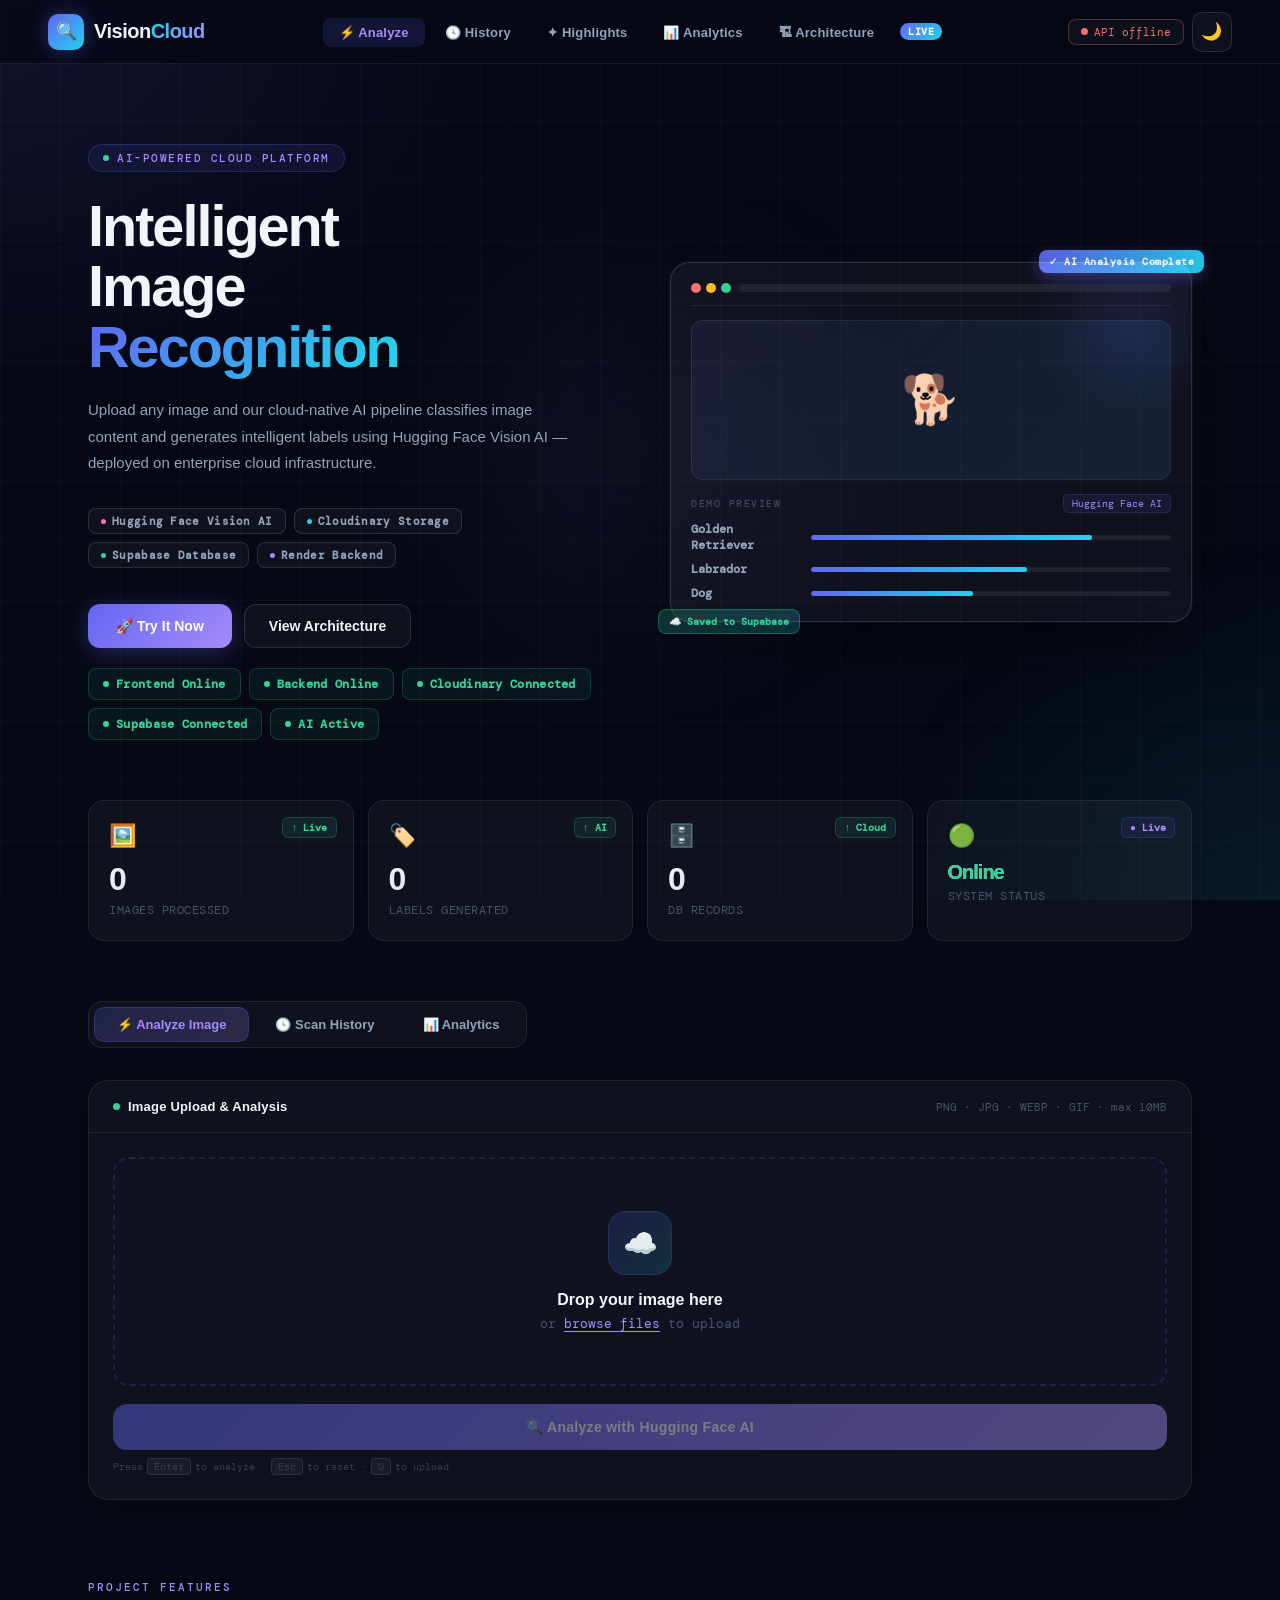
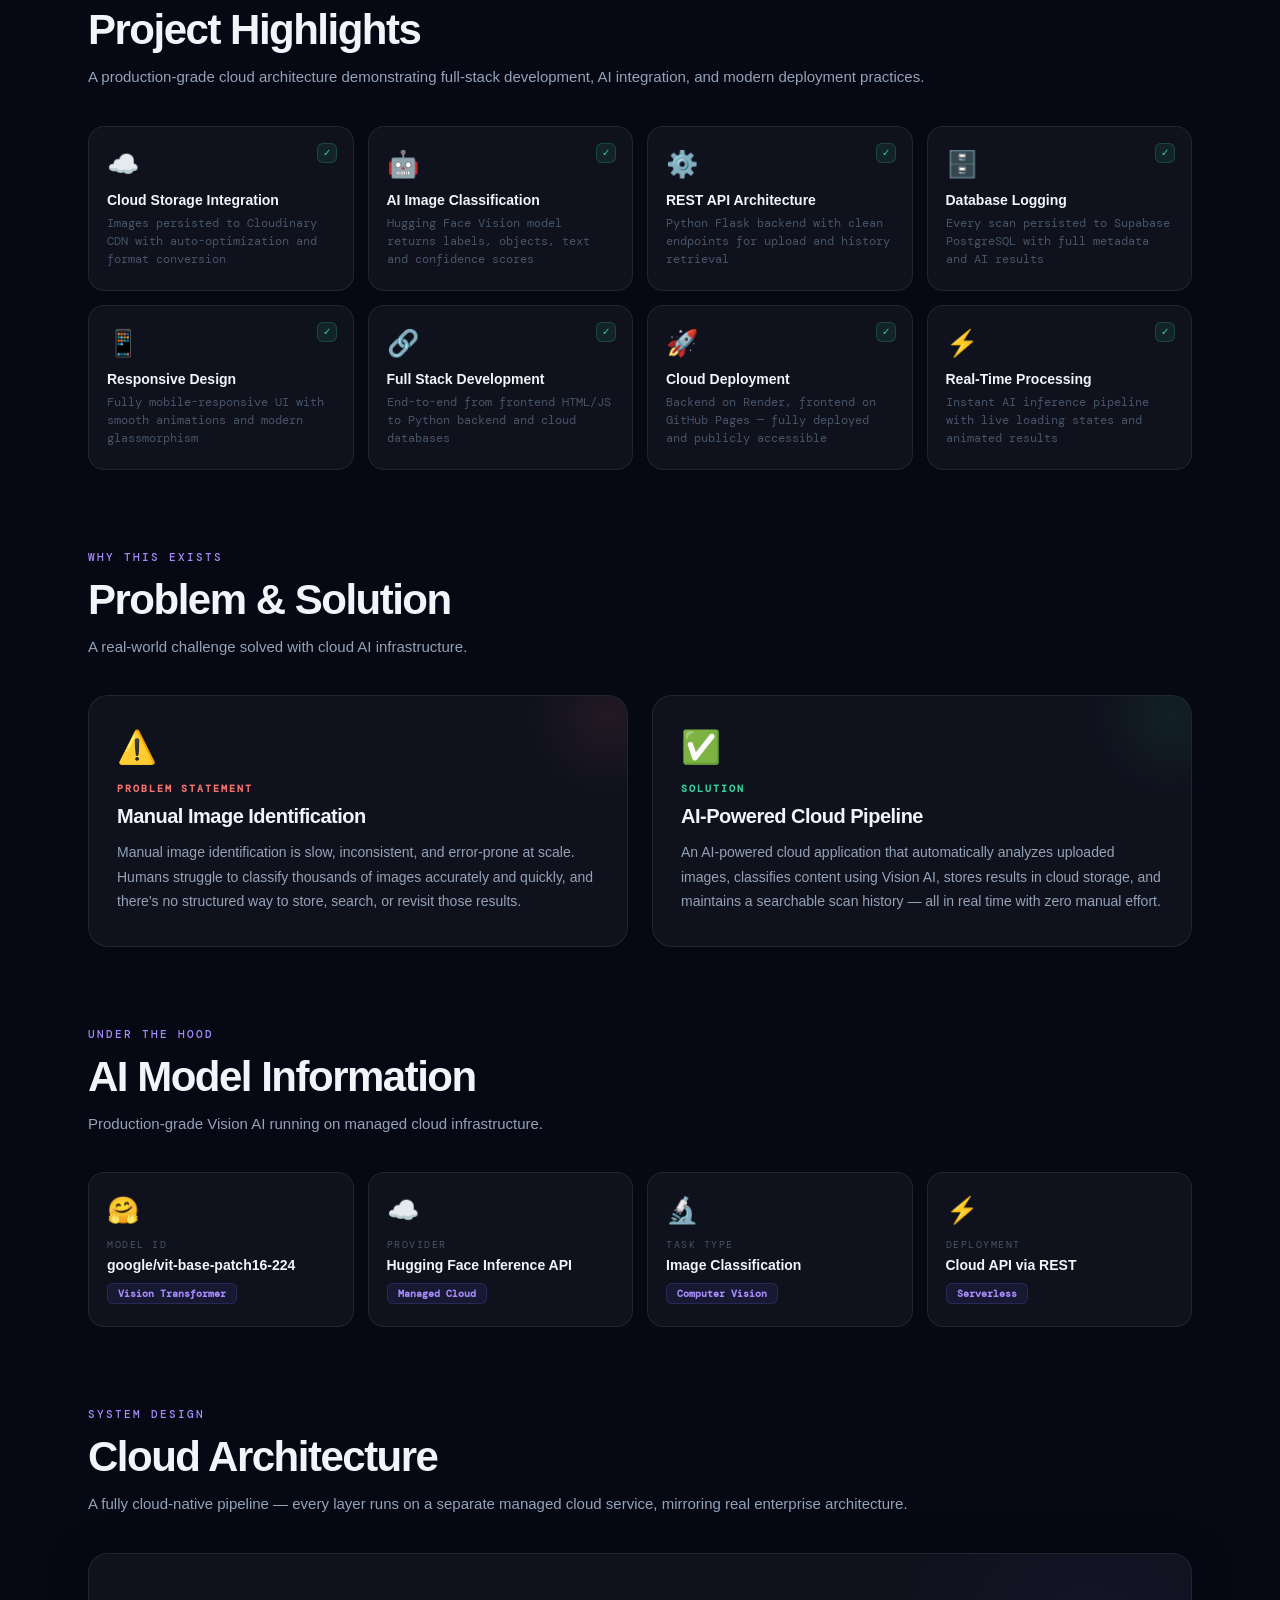
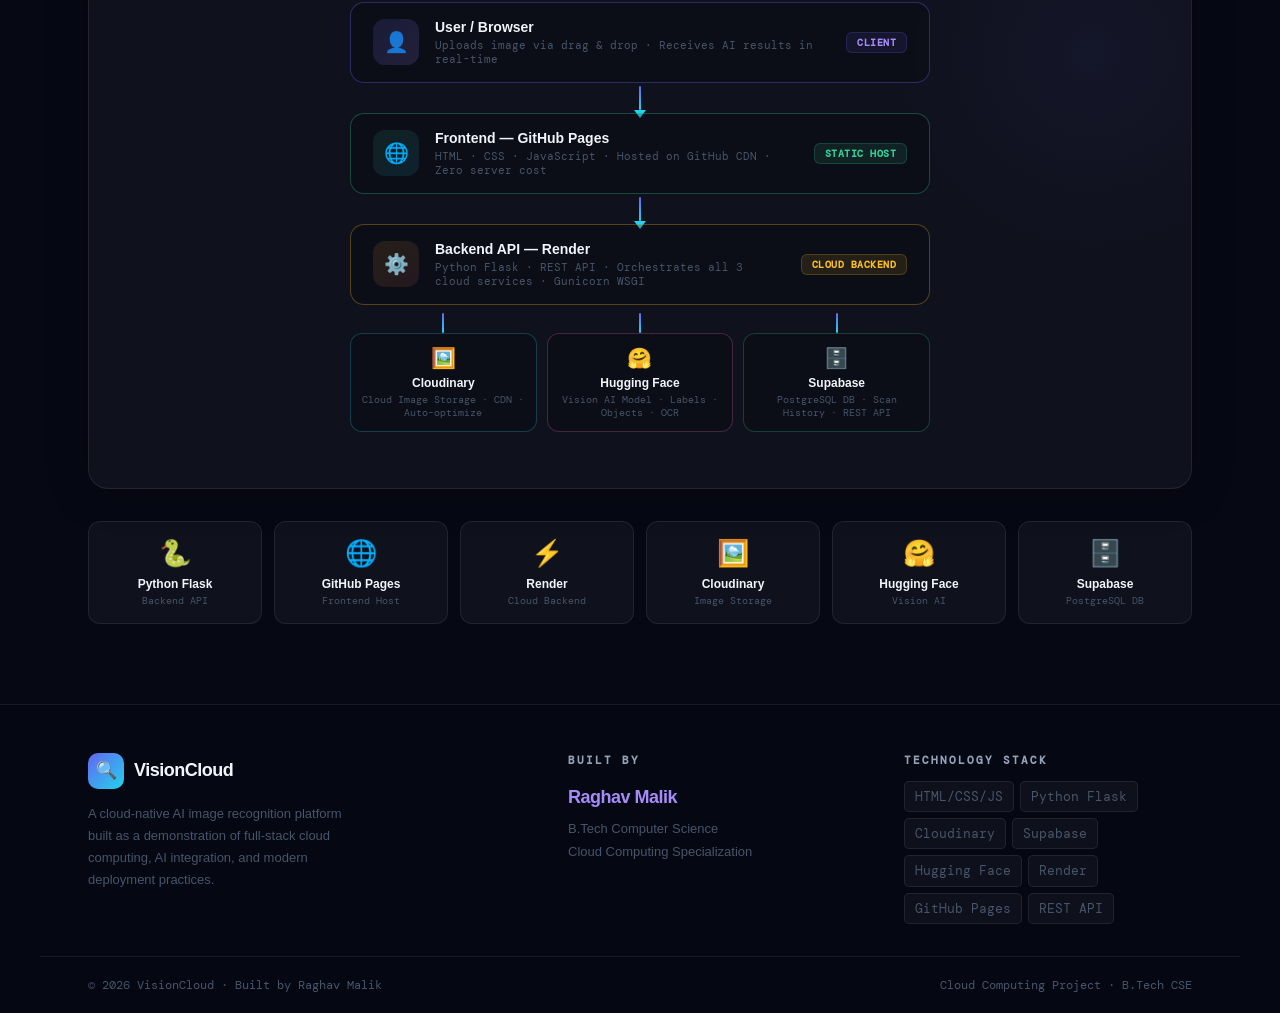
==== index.html @ 2aa2fb3a "Update HTML structure for analytics display" ====
<!DOCTYPE html>
<html lang="en">
<head>
<meta charset="UTF-8"/>
<meta name="viewport" content="width=device-width, initial-scale=1.0"/>
<title>VisionCloud — AI Image Recognition Platform</title>
<link rel="preconnect" href="https://fonts.googleapis.com"/>
<link rel="preconnect" href="https://fonts.gstatic.com" crossorigin/>
<link href="https://fonts.googleapis.com/css2?family=Bricolage+Grotesque:wght@400;500;600;700;800&family=DM+Mono:wght@300;400;500&display=swap" rel="stylesheet" media="print" onload="this.media='all'"/>
<noscript><link href="https://fonts.googleapis.com/css2?family=Bricolage+Grotesque:wght@400;500;600;700;800&family=DM+Mono:wght@300;400;500&display=swap" rel="stylesheet"/></noscript>
<link rel="stylesheet" href="style.css"/>
</head>
<body>
<div class="scroll-progress" id="scrollProgress"></div>
<div class="toast-container" id="toastContainer"></div>
<button class="back-to-top" id="backToTop" onclick="window.scrollTo({top:0,behavior:'smooth'})" title="Back to top (↑)">↑</button>
<div class="fs-overlay" id="fsOverlay" onclick="closeFsOverlay()"><span class="fs-close">✕</span><img id="fsImg" src="" alt=""/></div>
<div class="mesh-bg"></div>
<div class="grid-overlay"></div>

<!-- ── NAVBAR ── -->
<nav>
  <a class="nav-logo" href="#">
    <div class="nav-logo-icon">🔍</div>
    <div class="nav-logo-text">Vision<span>Cloud</span></div>
  </a>
  <ul class="nav-links">
    <li><a href="#" class="active" onclick="showTab('analyze',this);return false;">⚡ Analyze</a></li>
    <li><a href="#" onclick="showTab('history',this);return false;">🕓 History</a></li>
    <li><a href="#highlights-section">✦ Highlights</a></li>
    <li><a href="#" onclick="showTab('analytics',this);return false;">📊 Analytics</a></li>
    <li><a href="#arch-section">🏗 Architecture</a></li>
    <span class="nav-badge">LIVE</span>
  </ul>
  <div style="display:flex;align-items:center;gap:0;">
    <div class="api-status checking" id="apiStatus"><div class="api-status-dot"></div><span id="apiStatusText">checking</span></div>
    <button class="theme-toggle" id="themeToggle" onclick="toggleTheme()" title="Toggle theme (Ctrl+D)">🌙</button>
  </div>
</nav>

<div class="main-wrap">

<!-- ══════════ HERO ══════════ -->
<section class="hero">
  <div class="hero-left">
    <div class="hero-badge"><span class="hero-badge-dot"></span>AI-Powered Cloud Platform</div>
    <h1>
      <span class="line1">Intelligent<br>Image</span><br>
      <span class="line2">Recognition</span>
    </h1>
    <p class="hero-desc">Upload any image and our cloud-native AI pipeline classifies image content and generates intelligent labels using Hugging Face Vision AI — deployed on enterprise cloud infrastructure.</p>
    <div class="hero-pills">
      <div class="hero-pill"><span class="pill-dot" style="background:#f472b6"></span>Hugging Face Vision AI</div>
      <div class="hero-pill"><span class="pill-dot" style="background:#22d3ee"></span>Cloudinary Storage</div>
      <div class="hero-pill"><span class="pill-dot" style="background:#34d399"></span>Supabase Database</div>
      <div class="hero-pill"><span class="pill-dot" style="background:#a78bfa"></span>Render Backend</div>
    </div>
    <div class="hero-cta">
      <button class="btn-primary" onclick="scrollToAnalyze()"><span>🚀 Try It Now</span></button>
      <button class="btn-secondary" onclick="document.getElementById('arch-section').scrollIntoView({behavior:'smooth'})">View Architecture</button>
    </div>
    <div class="deploy-badges">
      <div class="deploy-badge"><span class="deploy-badge-dot"></span>Frontend Online</div>
      <div class="deploy-badge"><span class="deploy-badge-dot"></span>Backend Online</div>
      <div class="deploy-badge"><span class="deploy-badge-dot"></span>Cloudinary Connected</div>
      <div class="deploy-badge"><span class="deploy-badge-dot"></span>Supabase Connected</div>
      <div class="deploy-badge"><span class="deploy-badge-dot"></span>AI Active</div>
    </div>
  </div>
  <div class="hero-right">
    <div style="position:relative;">
      <div class="preview-float-1">✓ AI Analysis Complete</div>
      <div class="hero-card-preview">
        <div class="preview-top">
          <div class="preview-dots">
            <div class="preview-dot" style="background:#f87171"></div>
            <div class="preview-dot" style="background:#fbbf24"></div>
            <div class="preview-dot" style="background:#34d399"></div>
          </div>
          <div class="preview-title-bar"></div>
        </div>
        <div class="preview-img-box">🐕</div>
        <div style="margin-bottom:8px;display:flex;align-items:center;justify-content:space-between;">
          <span style="font-family:'DM Mono',monospace;font-size:10px;color:var(--text3);letter-spacing:1.5px;text-transform:uppercase;">Demo Preview</span>
          <span style="font-family:'DM Mono',monospace;font-size:10px;background:rgba(99,102,241,0.1);color:var(--accent3);padding:2px 8px;border-radius:5px;border:1px solid rgba(99,102,241,0.2);">Hugging Face AI</span>
        </div>
        <div class="preview-labels">
          <div class="preview-label-row">
            <div class="preview-label-name">Golden Retriever</div>
            <div class="preview-label-bar-wrap"><div class="preview-label-bar" style="width:78%"></div></div>
          </div>
          <div class="preview-label-row">
            <div class="preview-label-name">Labrador</div>
            <div class="preview-label-bar-wrap"><div class="preview-label-bar" style="width:60%"></div></div>
          </div>
          <div class="preview-label-row">
            <div class="preview-label-name">Dog</div>
            <div class="preview-label-bar-wrap"><div class="preview-label-bar" style="width:45%"></div></div>
          </div>
        </div>
      </div>
      <div class="preview-float-2">☁️ Saved to Supabase</div>
    </div>
  </div>
</section>

<!-- ══════════ STATS ══════════ -->
<section class="stats-section">
  <div class="stats-grid">
    <div class="stat-card">
      <div class="stat-icon">🖼️</div>
      <div class="stat-value" id="stat-images">0</div>
      <div class="stat-label">Images Processed</div>
      <span class="stat-badge up">↑ Live</span>
    </div>
    <div class="stat-card">
      <div class="stat-icon">🏷️</div>
      <div class="stat-value" id="stat-labels">0</div>
      <div class="stat-label">Labels Generated</div>
      <span class="stat-badge up">↑ AI</span>
    </div>
    <div class="stat-card">
      <div class="stat-icon">🗄️</div>
      <div class="stat-value" id="stat-records">0</div>
      <div class="stat-label">DB Records</div>
      <span class="stat-badge up">↑ Cloud</span>
    </div>
    <div class="stat-card">
      <div class="stat-icon">🟢</div>
      <div class="stat-value" style="font-size:20px;-webkit-text-fill-color:var(--success);">Online</div>
      <div class="stat-label">System Status</div>
      <span class="stat-badge live">● Live</span>
    </div>
  </div>
</section>

<!-- ══════════ TABS ══════════ -->
<div class="tabs-wrap">
  <div class="tabs">
    <button class="tab active" id="tab-btn-analyze" onclick="showTab('analyze',this)">⚡ Analyze Image</button>
    <button class="tab" id="tab-btn-history" onclick="showTab('history',this)">🕓 Scan History</button>
    <button class="tab" id="tab-btn-analytics" onclick="showTab('analytics',this)">📊 Analytics</button>
  </div>
</div>

<!-- ══════════ CONTENT ══════════ -->
<div class="content-wrap">

  <!-- ANALYZE TAB -->
  <div id="tab-analyze" class="tab-content active">
    <div class="card" id="upload-card">
      <div class="card-header">
        <div class="card-title"><div class="dot"></div>Image Upload & Analysis</div>
        <span style="font-family:'DM Mono',monospace;font-size:11px;color:var(--text3)">PNG · JPG · WEBP · GIF · max 10MB</span>
      </div>
      <div class="card-body">
        <div class="drop-zone" id="dropZone">
          <div class="drop-icon">☁️</div>
          <div class="drop-title">Drop your image here</div>
          <div class="drop-sub">or <span onclick="document.getElementById('fileInput').click()">browse files</span> to upload</div>
        </div>
        <input type="file" id="fileInput" accept="image/*"/>
        <div class="preview-wrap" id="previewWrap">
          <img id="preview-img" src="" alt="Preview"/>
          <div class="preview-overlay">
            <span class="preview-filename" id="preview-filename"></span>
            <button class="btn-remove" onclick="resetUpload()">✕ Remove</button>
          </div>
        </div>
        <button class="btn-analyze" id="analyzeBtn" onclick="analyzeImage()" disabled>
          <span>🔍 Analyze with Hugging Face AI</span>
        </button>
        <div style="text-align:center;margin-top:8px;" class="kbd-hint">Press <kbd class="kbd">Enter</kbd> to analyze · <kbd class="kbd">Esc</kbd> to reset · <kbd class="kbd">U</kbd> to upload</div>
        <div class="error-box" id="errorBox"></div>
      </div>
    </div>

    <!-- Loading -->
    <div class="loading-wrap" id="loadingWrap">
      <div class="spinner-ring"></div>
      <div style="font-size:15px;font-weight:700;color:var(--text);margin-bottom:6px">Processing with Cloud AI...</div>
      <div style="font-size:12px;color:var(--text3);font-family:'DM Mono',monospace;">Uploading → Analyzing → Saving</div>
      <div class="loading-steps">
        <div class="loading-step" id="step1"><div class="step-icon">☁️</div><span>Cloudinary</span></div>
        <div class="loading-step" id="step2"><div class="step-icon">🤗</div><span>Hugging Face</span></div>
        <div class="loading-step" id="step3"><div class="step-icon">🗄️</div><span>Supabase</span></div>
      </div>
    </div>

    <!-- Results -->
    <div class="results-wrap" id="resultsWrap"></div>
  </div>

  <!-- HISTORY TAB -->
  <div id="tab-history" class="tab-content">
    <div class="card">
      <div class="card-header">
        <div class="card-title"><div class="dot"></div>Scan History</div>
        <button onclick="loadHistory()" style="background:var(--surface);border:1px solid var(--border);color:var(--text2);font-size:12px;padding:6px 14px;border-radius:8px;cursor:pointer;font-family:'Bricolage Grotesque',sans-serif;font-weight:600;transition:all 0.2s;" onmouseover="this.style.borderColor='var(--accent)'" onmouseout="this.style.borderColor='var(--border)'">↻ Refresh</button>
      </div>
      <div class="card-body">
        <div class="history-toolbar">
          <input class="search-box" type="text" id="searchBox" placeholder="🔍  Search by filename..." oninput="filterHistory()"/>
          <input class="filter-input" type="text" id="filterLabel" placeholder="Filter by label..." oninput="filterHistory()"/>
          <select class="sort-select" id="sortSelect" onchange="filterHistory()">
            <option value="newest">Newest First</option>
            <option value="oldest">Oldest First</option>
          </select>
        </div>
        <div id="historyBody">
          <div class="empty-state"><div class="icon">⏳</div><div>Loading history...</div></div>
        </div>
      </div>
    </div>
  </div>

  <!-- ANALYTICS TAB -->
  <div id="tab-analytics" class="tab-content">
    <div id="analytics-section">

      <!-- Stats row -->
      <div class="analytics-stats-row" id="analyticsStatsRow">
        <div class="an-stat-card">
          <div class="an-stat-icon">🖼️</div>
          <div class="an-stat-value" id="an-total">—</div>
          <div class="an-stat-label">Total Scans</div>
        </div>
        <div class="an-stat-card">
          <div class="an-stat-icon">🏷️</div>
          <div class="an-stat-value" id="an-labels">—</div>
          <div class="an-stat-label">Labels Generated</div>
        </div>
        <div class="an-stat-card">
          <div class="an-stat-icon">⚡</div>
          <div class="an-stat-value" id="an-today">—</div>
          <div class="an-stat-label">Images Scanned Today</div>
        </div>
        <div class="an-stat-card">
          <div class="an-stat-icon">🏆</div>
          <div class="an-stat-value" id="an-top-label" style="font-size:16px;">—</div>
          <div class="an-stat-label">Most Common Label</div>
        </div>
      </div>

      <!-- Charts grid -->
      <div class="analytics-grid">

        <!-- Scans per day chart -->
        <div class="card analytics-card">
          <div class="card-header">
            <div class="card-title"><div class="dot"></div>Scans Per Day</div>
            <span style="font-family:'DM Mono',monospace;font-size:11px;color:var(--text3)">Last 7 days</span>
          </div>
          <div class="card-body">
            <div class="chart-wrap" id="scansChart"></div>
          </div>
        </div>

        <!-- Top labels chart -->
        <div class="card analytics-card">
          <div class="card-header">
            <div class="card-title"><div class="dot"></div>Top Detected Labels</div>
            <span style="font-family:'DM Mono',monospace;font-size:11px;color:var(--text3)">Most frequent</span>
          </div>
          <div class="card-body">
            <div id="labelsChart"></div>
          </div>
        </div>

        <!-- Activity timeline -->
        <div class="card analytics-card full-width-card">
          <div class="card-header">
            <div class="card-title"><div class="dot"></div>Recent Activity Timeline</div>
          </div>
          <div class="card-body">
            <div id="activityTimeline"></div>
          </div>
        </div>

      </div>

      <!-- Empty state -->
      <div id="analyticsEmpty" style="display:none;">
        <div class="empty-state">
          <div class="icon">📊</div>
          <div>No data yet — upload some images first!</div>
        </div>
      </div>

    </div>
  </div>

</div><!-- /content-wrap -->

<!-- ══════════ PROJECT HIGHLIGHTS ══════════ -->
<section class="highlights-section" id="highlights-section">
  <div class="section-label">Project Features</div>
  <div class="section-heading">Project Highlights</div>
  <div class="section-sub">A production-grade cloud architecture demonstrating full-stack development, AI integration, and modern deployment practices.</div>

  <div class="highlights-grid">
    <div class="highlight-card">
      <div class="highlight-check">✓</div>
      <div class="highlight-icon">☁️</div>
      <div class="highlight-title">Cloud Storage Integration</div>
      <div class="highlight-desc">Images persisted to Cloudinary CDN with auto-optimization and format conversion</div>
    </div>
    <div class="highlight-card">
      <div class="highlight-check">✓</div>
      <div class="highlight-icon">🤖</div>
      <div class="highlight-title">AI Image Classification</div>
      <div class="highlight-desc">Hugging Face Vision model returns labels, objects, text and confidence scores</div>
    </div>
    <div class="highlight-card">
      <div class="highlight-check">✓</div>
      <div class="highlight-icon">⚙️</div>
      <div class="highlight-title">REST API Architecture</div>
      <div class="highlight-desc">Python Flask backend with clean endpoints for upload and history retrieval</div>
    </div>
    <div class="highlight-card">
      <div class="highlight-check">✓</div>
      <div class="highlight-icon">🗄️</div>
      <div class="highlight-title">Database Logging</div>
      <div class="highlight-desc">Every scan persisted to Supabase PostgreSQL with full metadata and AI results</div>
    </div>
    <div class="highlight-card">
      <div class="highlight-check">✓</div>
      <div class="highlight-icon">📱</div>
      <div class="highlight-title">Responsive Design</div>
      <div class="highlight-desc">Fully mobile-responsive UI with smooth animations and modern glassmorphism</div>
    </div>
    <div class="highlight-card">
      <div class="highlight-check">✓</div>
      <div class="highlight-icon">🔗</div>
      <div class="highlight-title">Full Stack Development</div>
      <div class="highlight-desc">End-to-end from frontend HTML/JS to Python backend and cloud databases</div>
    </div>
    <div class="highlight-card">
      <div class="highlight-check">✓</div>
      <div class="highlight-icon">🚀</div>
      <div class="highlight-title">Cloud Deployment</div>
      <div class="highlight-desc">Backend on Render, frontend on GitHub Pages — fully deployed and publicly accessible</div>
    </div>
    <div class="highlight-card">
      <div class="highlight-check">✓</div>
      <div class="highlight-icon">⚡</div>
      <div class="highlight-title">Real-Time Processing</div>
      <div class="highlight-desc">Instant AI inference pipeline with live loading states and animated results</div>
    </div>
  </div>
</section>

<!-- ══════════ PROBLEM STATEMENT ══════════ -->
<section class="problem-section">
  <div class="section-label">Why This Exists</div>
  <div class="section-heading">Problem &amp; Solution</div>
  <div class="section-sub">A real-world challenge solved with cloud AI infrastructure.</div>
  <div class="problem-grid">
    <div class="problem-card problem">
      <div class="problem-card-icon">⚠️</div>
      <div class="problem-card-type">Problem Statement</div>
      <div class="problem-card-title">Manual Image Identification</div>
      <div class="problem-card-text">Manual image identification is slow, inconsistent, and error-prone at scale. Humans struggle to classify thousands of images accurately and quickly, and there's no structured way to store, search, or revisit those results.</div>
    </div>
    <div class="problem-card solution">
      <div class="problem-card-icon">✅</div>
      <div class="problem-card-type">Solution</div>
      <div class="problem-card-title">AI-Powered Cloud Pipeline</div>
      <div class="problem-card-text">An AI-powered cloud application that automatically analyzes uploaded images, classifies content using Vision AI, stores results in cloud storage, and maintains a searchable scan history — all in real time with zero manual effort.</div>
    </div>
  </div>
</section>

<!-- ══════════ MODEL INFO ══════════ -->
<section class="model-section">
  <div class="section-label">Under the Hood</div>
  <div class="section-heading">AI Model Information</div>
  <div class="section-sub">Production-grade Vision AI running on managed cloud infrastructure.</div>
  <div class="model-grid">
    <div class="model-card">
      <div class="model-card-icon">🤗</div>
      <div class="model-card-label">Model ID</div>
      <div class="model-card-value">google/vit-base-patch16-224</div>
      <span class="model-card-badge">Vision Transformer</span>
    </div>
    <div class="model-card">
      <div class="model-card-icon">☁️</div>
      <div class="model-card-label">Provider</div>
      <div class="model-card-value">Hugging Face Inference API</div>
      <span class="model-card-badge">Managed Cloud</span>
    </div>
    <div class="model-card">
      <div class="model-card-icon">🔬</div>
      <div class="model-card-label">Task Type</div>
      <div class="model-card-value">Image Classification</div>
      <span class="model-card-badge">Computer Vision</span>
    </div>
    <div class="model-card">
      <div class="model-card-icon">⚡</div>
      <div class="model-card-label">Deployment</div>
      <div class="model-card-value">Cloud API via REST</div>
      <span class="model-card-badge">Serverless</span>
    </div>
  </div>
</section>

<!-- ══════════ ARCHITECTURE ══════════ -->
<section class="arch-section" id="arch-section">
  <div class="section-label">System Design</div>
  <div class="section-heading">Cloud Architecture</div>
  <div class="section-sub">A fully cloud-native pipeline — every layer runs on a separate managed cloud service, mirroring real enterprise architecture.</div>

  <div class="arch-diagram">
    <div class="arch-flow">

      <div class="arch-node" style="border-color:rgba(99,102,241,0.35);">
        <div class="arch-node-icon" style="background:linear-gradient(135deg,rgba(99,102,241,0.15),rgba(167,139,250,0.15));">👤</div>
        <div class="arch-node-body">
          <div class="arch-node-title">User / Browser</div>
          <div class="arch-node-desc">Uploads image via drag & drop · Receives AI results in real-time</div>
        </div>
        <span class="arch-node-badge" style="background:rgba(99,102,241,0.1);color:var(--accent3);border:1px solid rgba(99,102,241,0.2);">CLIENT</span>
      </div>
      <div class="arch-arrow"><div class="arch-arrow-line"></div></div>

      <div class="arch-node" style="border-color:rgba(52,211,153,0.3);">
        <div class="arch-node-icon" style="background:linear-gradient(135deg,rgba(52,211,153,0.1),rgba(34,211,238,0.1));">🌐</div>
        <div class="arch-node-body">
          <div class="arch-node-title">Frontend — GitHub Pages</div>
          <div class="arch-node-desc">HTML · CSS · JavaScript · Hosted on GitHub CDN · Zero server cost</div>
        </div>
        <span class="arch-node-badge" style="background:rgba(52,211,153,0.1);color:var(--success);border:1px solid rgba(52,211,153,0.2);">STATIC HOST</span>
      </div>
      <div class="arch-arrow"><div class="arch-arrow-line"></div></div>

      <div class="arch-node" style="border-color:rgba(251,191,36,0.3);">
        <div class="arch-node-icon" style="background:linear-gradient(135deg,rgba(251,191,36,0.1),rgba(248,113,113,0.1));">⚙️</div>
        <div class="arch-node-body">
          <div class="arch-node-title">Backend API — Render</div>
          <div class="arch-node-desc">Python Flask · REST API · Orchestrates all 3 cloud services · Gunicorn WSGI</div>
        </div>
        <span class="arch-node-badge" style="background:rgba(251,191,36,0.1);color:var(--warning);border:1px solid rgba(251,191,36,0.2);">CLOUD BACKEND</span>
      </div>

      <!-- 3-way split -->
      <div class="arch-split">
        <div class="arch-split-item">
          <div class="arch-split-line"></div>
          <div class="arch-split-node" style="border-color:rgba(34,211,238,0.25);">
            <div class="arch-split-icon">🖼️</div>
            <div class="arch-split-title">Cloudinary</div>
            <div class="arch-split-desc">Cloud Image Storage · CDN · Auto-optimize</div>
          </div>
        </div>
        <div class="arch-split-item">
          <div class="arch-split-line"></div>
          <div class="arch-split-node" style="border-color:rgba(244,114,182,0.25);">
            <div class="arch-split-icon">🤗</div>
            <div class="arch-split-title">Hugging Face</div>
            <div class="arch-split-desc">Vision AI Model · Labels · Objects · OCR</div>
          </div>
        </div>
        <div class="arch-split-item">
          <div class="arch-split-line"></div>
          <div class="arch-split-node" style="border-color:rgba(52,211,153,0.25);">
            <div class="arch-split-icon">🗄️</div>
            <div class="arch-split-title">Supabase</div>
            <div class="arch-split-desc">PostgreSQL DB · Scan History · REST API</div>
          </div>
        </div>
      </div>

    </div>
  </div>

  <div class="tech-grid">
    <div class="tech-card"><div class="tech-icon">🐍</div><div class="tech-name">Python Flask</div><div class="tech-role">Backend API</div></div>
    <div class="tech-card"><div class="tech-icon">🌐</div><div class="tech-name">GitHub Pages</div><div class="tech-role">Frontend Host</div></div>
    <div class="tech-card"><div class="tech-icon">⚡</div><div class="tech-name">Render</div><div class="tech-role">Cloud Backend</div></div>
    <div class="tech-card"><div class="tech-icon">🖼️</div><div class="tech-name">Cloudinary</div><div class="tech-role">Image Storage</div></div>
    <div class="tech-card"><div class="tech-icon">🤗</div><div class="tech-name">Hugging Face</div><div class="tech-role">Vision AI</div></div>
    <div class="tech-card"><div class="tech-icon">🗄️</div><div class="tech-name">Supabase</div><div class="tech-role">PostgreSQL DB</div></div>
  </div>
</section>

</div><!-- /main-wrap -->

<!-- ══════════ FOOTER ══════════ -->
<footer>
  <div class="footer-inner">
    <div class="footer-brand">
      <div class="logo">
        <div class="logo-icon">🔍</div>
        <div class="logo-text">VisionCloud</div>
      </div>
      <p>A cloud-native AI image recognition platform built as a demonstration of full-stack cloud computing, AI integration, and modern deployment practices.</p>
    </div>
    <div class="footer-col">
      <div class="footer-col-title">Built By</div>
      <span class="accent" style="font-size:18px;font-weight:800;letter-spacing:-0.5px;">Raghav Malik</span>
      <span style="margin-top:4px;">B.Tech Computer Science</span>
      <span>Cloud Computing Specialization</span>
    </div>
    <div class="footer-col">
      <div class="footer-col-title">Technology Stack</div>
      <div class="footer-tags">
        <span class="footer-tag">HTML/CSS/JS</span>
        <span class="footer-tag">Python Flask</span>
        <span class="footer-tag">Cloudinary</span>
        <span class="footer-tag">Supabase</span>
        <span class="footer-tag">Hugging Face</span>
        <span class="footer-tag">Render</span>
        <span class="footer-tag">GitHub Pages</span>
        <span class="footer-tag">REST API</span>
      </div>
    </div>
  </div>
  <div class="footer-bottom">
    <span>© 2026 VisionCloud · Built by Raghav Malik</span>
    <span>Cloud Computing Project · B.Tech CSE</span>
  </div>
</footer>

<!-- ══════════ MODAL ══════════ -->
<div class="modal-overlay" id="modalOverlay" onclick="closeModal(event)">
  <div class="modal-box">
    <div class="modal-header">
      <div class="card-title" id="modal-title">Scan Details</div>
      <button class="modal-close" onclick="document.getElementById('modalOverlay').classList.remove('visible')">✕</button>
    </div>
    <img class="modal-img" id="modal-img" src="" alt="" style="display:none"/>
    <div class="modal-body" id="modal-body"></div>
  </div>
</div>

<script src="script.js"></script>
</body>
</html>
---- style.css ----
:root {
  --bg: #060814;
  --bg2: #0c1022;
  --surface: rgba(255,255,255,0.04);
  --surface2: rgba(255,255,255,0.07);
  --border: rgba(255,255,255,0.08);
  --border2: rgba(255,255,255,0.12);
  --accent: #6366f1;
  --accent2: #22d3ee;
  --accent3: #a78bfa;
  --accent4: #34d399;
  --pink: #f472b6;
  --text: #f1f5f9;
  --text2: #94a3b8;
  --text3: #475569;
  --glow: rgba(99,102,241,0.3);
  --glow2: rgba(34,211,238,0.2);
  --success: #34d399;
  --warning: #fbbf24;
  --danger: #f87171;
}

/* ══ LIGHT MODE ══ */
[data-theme="light"] {
  --bg: #f0f2ff;
  --bg2: #e8ecff;
  --surface: rgba(255,255,255,0.85);
  --surface2: rgba(255,255,255,0.95);
  --border: rgba(99,102,241,0.12);
  --border2: rgba(99,102,241,0.2);
  --text: #0f0f1a;
  --text2: #4b5068;
  --text3: #8890b0;
  --glow: rgba(99,102,241,0.15);
  --glow2: rgba(34,211,238,0.1);
}
[data-theme="light"] body { background: var(--bg); }
[data-theme="light"] nav { background: rgba(240,242,255,0.92); }
[data-theme="light"] footer { background: rgba(225,228,255,0.98); }
[data-theme="light"] .mesh-bg {
  background:
    radial-gradient(ellipse 900px 700px at 0% 0%,rgba(99,102,241,0.07) 0%,transparent 60%),
    radial-gradient(ellipse 700px 600px at 100% 100%,rgba(34,211,238,0.06) 0%,transparent 60%);
}
[data-theme="light"] .grid-overlay {
  background-image:
    linear-gradient(rgba(99,102,241,0.05) 1px,transparent 1px),
    linear-gradient(90deg,rgba(99,102,241,0.05) 1px,transparent 1px);
}
[data-theme="light"] .hero-card-preview { box-shadow: 0 24px 80px rgba(99,102,241,0.1),0 0 0 1px rgba(99,102,241,0.08); }
[data-theme="light"] .detected-text-box { background: rgba(99,102,241,0.03); }
[data-theme="light"] .arch-node { background: rgba(255,255,255,0.7); }
[data-theme="light"] .arch-split-node { background: rgba(255,255,255,0.7); }
[data-theme="light"] .meta-item { background: rgba(99,102,241,0.03); }
[data-theme="light"] .sort-select { background: white; }
[data-theme="light"] .search-box { background: white; }
[data-theme="light"] .filter-input { background: white; }
[data-theme="light"] .modal-box { background: #eef0ff; }
body,nav,.card,.stat-card,.result-card,.history-card,.highlight-card,.tech-card,
footer,.modal-box,.arch-diagram,.arch-node,.drop-zone {
  transition: background 0.3s ease, border-color 0.3s ease, color 0.3s ease, box-shadow 0.3s ease;
}

/* ══ THEME TOGGLE ══ */
.theme-toggle {
  width:40px;height:40px;
  background:var(--surface);border:1px solid var(--border2);
  border-radius:10px;cursor:pointer;
  display:flex;align-items:center;justify-content:center;
  font-size:17px;transition:all 0.25s;flex-shrink:0;margin-left:8px;
}
.theme-toggle:hover{background:var(--surface2);border-color:var(--accent);transform:rotate(20deg);}

/* ══ SCROLL PROGRESS ══ */
.scroll-progress{
  position:fixed;top:0;left:0;height:3px;z-index:200;width:0%;
  background:linear-gradient(90deg,var(--accent),var(--accent2),var(--accent3));
  box-shadow:0 0 8px rgba(99,102,241,0.5);transition:width 0.1s linear;
}

/* ══ BACK TO TOP ══ */
.back-to-top{
  position:fixed;bottom:88px;right:24px;z-index:90;
  width:44px;height:44px;
  background:linear-gradient(135deg,var(--accent),var(--accent3));
  border:none;border-radius:12px;color:white;font-size:18px;
  cursor:pointer;display:flex;align-items:center;justify-content:center;
  box-shadow:0 4px 20px rgba(99,102,241,0.4);
  opacity:0;pointer-events:none;
  transition:all 0.3s cubic-bezier(0.34,1.56,0.64,1);
}
.back-to-top.visible{opacity:1;pointer-events:all;}
.back-to-top:hover{transform:translateY(-3px);box-shadow:0 8px 28px rgba(99,102,241,0.5);}

/* ══ API STATUS ══ */
.api-status{
  display:flex;align-items:center;gap:6px;
  font-family:'DM Mono',monospace;font-size:11px;
  padding:5px 12px;border-radius:8px;
  border:1px solid var(--border);background:var(--surface);
  color:var(--text3);margin-left:8px;transition:all 0.3s;
}
.api-status-dot{width:7px;height:7px;border-radius:50%;background:var(--text3);transition:background 0.3s;}
.api-status.online{border-color:rgba(52,211,153,0.3);color:var(--success);}
.api-status.online .api-status-dot{background:var(--success);animation:pulse 2s infinite;}
.api-status.offline{border-color:rgba(248,113,113,0.3);color:var(--danger);}
.api-status.offline .api-status-dot{background:var(--danger);}
.api-status.checking{border-color:rgba(251,191,36,0.3);color:var(--warning);}
.api-status.checking .api-status-dot{background:var(--warning);}

/* ══ TOAST ══ */
.toast-container{
  position:fixed;bottom:24px;right:24px;z-index:999;
  display:flex;flex-direction:column;gap:8px;pointer-events:none;
}
.toast{
  background:var(--bg2);border:1px solid var(--border2);
  border-radius:12px;padding:12px 18px;
  display:flex;align-items:center;gap:10px;
  font-size:13px;font-weight:600;color:var(--text);
  box-shadow:0 8px 32px rgba(0,0,0,0.3);
  animation:toastIn 0.35s cubic-bezier(0.34,1.56,0.64,1) both;
  pointer-events:all;min-width:240px;max-width:340px;
  backdrop-filter:blur(16px);
}
.toast.out{animation:toastOut 0.3s ease forwards;}
.toast-icon{font-size:18px;flex-shrink:0;}
.toast-msg{flex:1;line-height:1.4;}
.toast.success{border-color:rgba(52,211,153,0.3);}
.toast.error{border-color:rgba(248,113,113,0.3);}
.toast.info{border-color:rgba(99,102,241,0.3);}
@keyframes toastIn{from{opacity:0;transform:translateX(60px) scale(0.9);}to{opacity:1;transform:translateX(0) scale(1);}}
@keyframes toastOut{from{opacity:1;transform:translateX(0);}to{opacity:0;transform:translateX(60px);}}

/* ══ COPY & SHARE BUTTONS ══ */
.copy-btn{
  background:var(--surface);border:1px solid var(--border2);
  color:var(--text3);font-size:11px;padding:4px 10px;
  border-radius:6px;cursor:pointer;font-family:'DM Mono',monospace;
  transition:all 0.2s;white-space:nowrap;
}
.copy-btn:hover{background:rgba(99,102,241,0.1);color:var(--accent3);border-color:var(--accent);}
.share-row{display:flex;gap:8px;margin-top:16px;flex-wrap:wrap;}
.share-btn{
  display:flex;align-items:center;gap:6px;
  background:var(--surface);border:1px solid var(--border2);
  color:var(--text2);font-size:12px;font-weight:600;
  padding:8px 14px;border-radius:9px;cursor:pointer;
  font-family:'Bricolage Grotesque',sans-serif;transition:all 0.2s;
}
.share-btn:hover{background:var(--surface2);border-color:var(--accent);color:var(--accent3);transform:translateY(-1px);}

/* ══ KEYBOARD HINTS ══ */
.kbd-hint{
  display:inline-flex;align-items:center;gap:4px;
  font-family:'DM Mono',monospace;font-size:10px;
  color:var(--text3);opacity:0.7;
}
.kbd{
  background:var(--surface2);border:1px solid var(--border2);
  border-radius:4px;padding:1px 6px;font-size:10px;color:var(--text3);
}

/* ══ FULLSCREEN OVERLAY ══ */
.fs-overlay{
  display:none;position:fixed;inset:0;z-index:300;
  background:rgba(0,0,0,0.95);backdrop-filter:blur(8px);
  align-items:center;justify-content:center;cursor:zoom-out;
}
.fs-overlay.visible{display:flex;animation:fadeIn 0.2s ease;}
.fs-overlay img{max-width:90vw;max-height:90vh;border-radius:12px;box-shadow:0 0 80px rgba(0,0,0,0.8);}
.fs-close{position:absolute;top:20px;right:20px;color:white;font-size:28px;cursor:pointer;opacity:0.7;transition:opacity 0.2s;}
.fs-close:hover{opacity:1;}

*{margin:0;padding:0;box-sizing:border-box;}
html{scroll-behavior:smooth;}
body{
  background:var(--bg);
  color:var(--text);
  font-family:'Bricolage Grotesque',sans-serif;
  min-height:100vh;
  overflow-x:hidden;
}

/* ── Mesh background ── */
.mesh-bg{
  position:fixed;inset:0;z-index:0;
  background:
    radial-gradient(ellipse 900px 700px at 0% 0%,rgba(99,102,241,0.12) 0%,transparent 60%),
    radial-gradient(ellipse 700px 600px at 100% 100%,rgba(34,211,238,0.09) 0%,transparent 60%),
    radial-gradient(ellipse 500px 500px at 50% 50%,rgba(167,139,250,0.06) 0%,transparent 60%);
  pointer-events:none;
}

/* ── Grid overlay ── */
.grid-overlay{
  position:fixed;inset:0;z-index:0;
  background-image:
    linear-gradient(rgba(255,255,255,0.025) 1px,transparent 1px),
    linear-gradient(90deg,rgba(255,255,255,0.025) 1px,transparent 1px);
  background-size:60px 60px;
  pointer-events:none;
}

/* ── Navbar ── */
nav{
  position:sticky;top:0;z-index:100;
  background:rgba(6,8,20,0.8);
  backdrop-filter:blur(24px);
  -webkit-backdrop-filter:blur(24px);
  border-bottom:1px solid var(--border);
  padding:0 48px;height:64px;
  display:flex;align-items:center;justify-content:space-between;
}
.nav-logo{display:flex;align-items:center;gap:10px;text-decoration:none;}
.nav-logo-icon{
  width:36px;height:36px;
  background:linear-gradient(135deg,var(--accent),var(--accent2));
  border-radius:10px;
  display:flex;align-items:center;justify-content:center;font-size:17px;
  box-shadow:0 0 20px rgba(99,102,241,0.4);
}
.nav-logo-text{font-size:20px;font-weight:800;color:var(--text);letter-spacing:-0.5px;}
.nav-logo-text span{
  background:linear-gradient(135deg,var(--accent2),var(--accent3));
  -webkit-background-clip:text;-webkit-text-fill-color:transparent;background-clip:text;
}
.nav-links{display:flex;align-items:center;gap:4px;list-style:none;}
.nav-links a{
  font-size:13px;font-weight:600;color:var(--text2);
  text-decoration:none;padding:7px 16px;border-radius:8px;
  transition:all 0.2s;letter-spacing:0.2px;
}
.nav-links a:hover,.nav-links a.active{background:rgba(99,102,241,0.15);color:var(--accent3);}
.nav-badge{
  background:linear-gradient(135deg,var(--accent),var(--accent2));
  color:white;font-size:10px;font-weight:700;
  padding:2px 8px;border-radius:20px;margin-left:6px;
  font-family:'DM Mono',monospace;letter-spacing:0.5px;
}

/* ── Main wrapper ── */
.main-wrap{position:relative;z-index:1;}

/* ══════════════════════════════════════
   HERO
══════════════════════════════════════ */
.hero{
  padding:80px 48px 60px;
  max-width:1200px;margin:0 auto;
  display:grid;grid-template-columns:1fr 1fr;gap:60px;align-items:center;
}
.hero-left{animation:fadeUp 0.8s ease both;}
.hero-badge{
  display:inline-flex;align-items:center;gap:8px;
  background:rgba(99,102,241,0.1);
  border:1px solid rgba(99,102,241,0.25);
  color:var(--accent3);
  font-family:'DM Mono',monospace;font-size:11px;font-weight:500;
  padding:6px 14px;border-radius:20px;margin-bottom:24px;
  letter-spacing:1.5px;text-transform:uppercase;
}
.hero-badge-dot{
  width:6px;height:6px;border-radius:50%;background:var(--success);
  animation:pulse 2s infinite;
}
@keyframes pulse{0%,100%{opacity:1;box-shadow:0 0 0 0 rgba(52,211,153,0.4);}50%{opacity:0.7;box-shadow:0 0 0 6px rgba(52,211,153,0);}}
.hero h1{
  font-size:clamp(38px,4.5vw,60px);font-weight:800;
  line-height:1.05;letter-spacing:-2px;margin-bottom:20px;
}
.hero h1 .line1{color:var(--text);}
.hero h1 .line2{
  background:linear-gradient(135deg,var(--accent),var(--accent2),var(--accent3));
  -webkit-background-clip:text;-webkit-text-fill-color:transparent;background-clip:text;
  background-size:200%;animation:gradShift 4s ease infinite;
}
@keyframes gradShift{0%{background-position:0%;}50%{background-position:100%;}100%{background-position:0%;}}
.hero-desc{
  font-size:15px;color:var(--text2);line-height:1.75;margin-bottom:32px;max-width:480px;
}
.hero-pills{display:flex;flex-wrap:wrap;gap:8px;margin-bottom:36px;}
.hero-pill{
  display:flex;align-items:center;gap:6px;
  background:var(--surface);border:1px solid var(--border2);
  color:var(--text2);font-size:11px;font-weight:600;
  padding:5px 12px;border-radius:8px;
  font-family:'DM Mono',monospace;letter-spacing:0.3px;
  transition:all 0.2s;
}
.hero-pill:hover{background:var(--surface2);border-color:var(--accent);color:var(--accent3);}
.hero-pill .pill-dot{width:5px;height:5px;border-radius:50%;}
.hero-cta{display:flex;gap:12px;}
.btn-primary{
  padding:13px 28px;
  background:linear-gradient(135deg,var(--accent),var(--accent3));
  border:none;border-radius:12px;color:white;
  font-family:'Bricolage Grotesque',sans-serif;font-size:14px;font-weight:700;
  cursor:pointer;transition:all 0.25s;
  display:flex;align-items:center;gap:8px;
  box-shadow:0 4px 24px rgba(99,102,241,0.35);
  position:relative;overflow:hidden;
}
.btn-primary::before{
  content:'';position:absolute;inset:0;
  background:linear-gradient(135deg,var(--accent2),var(--accent));
  opacity:0;transition:opacity 0.3s;
}
.btn-primary:hover::before{opacity:1;}
.btn-primary:hover{transform:translateY(-2px);box-shadow:0 8px 32px rgba(99,102,241,0.5);}
.btn-primary span{position:relative;z-index:1;}
.btn-secondary{
  padding:13px 24px;
  background:var(--surface);border:1px solid var(--border2);
  border-radius:12px;color:var(--text);
  font-family:'Bricolage Grotesque',sans-serif;font-size:14px;font-weight:600;
  cursor:pointer;transition:all 0.2s;
  display:flex;align-items:center;gap:8px;
}
.btn-secondary:hover{background:var(--surface2);border-color:var(--border2);}

/* Hero right — floating card preview */
.hero-right{
  animation:fadeUp 0.8s 0.15s ease both;
  position:relative;
}
.hero-card-preview{
  background:var(--surface);
  border:1px solid var(--border2);
  border-radius:20px;
  padding:20px;
  box-shadow:0 24px 80px rgba(0,0,0,0.4),0 0 0 1px rgba(255,255,255,0.05);
  position:relative;overflow:hidden;
}
.hero-card-preview::before{
  content:'';position:absolute;
  top:-40px;right:-40px;width:200px;height:200px;
  background:radial-gradient(circle,rgba(99,102,241,0.15),transparent 70%);
  pointer-events:none;
}
.preview-top{
  display:flex;align-items:center;gap:8px;margin-bottom:14px;
  padding-bottom:12px;border-bottom:1px solid var(--border);
}
.preview-dots{display:flex;gap:5px;}
.preview-dot{width:10px;height:10px;border-radius:50%;}
.preview-title-bar{flex:1;background:var(--surface2);height:8px;border-radius:4px;}
.preview-img-box{
  background:linear-gradient(135deg,rgba(99,102,241,0.08),rgba(34,211,238,0.08));
  border:1px solid var(--border);border-radius:12px;
  height:160px;display:flex;align-items:center;justify-content:center;
  font-size:48px;margin-bottom:14px;
  position:relative;overflow:hidden;
}
.preview-img-box::after{
  content:'';position:absolute;inset:0;
  background:linear-gradient(135deg,transparent,rgba(99,102,241,0.04));
}
.preview-labels{display:flex;flex-direction:column;gap:8px;}
.preview-label-row{display:flex;align-items:center;gap:10px;}
.preview-label-name{font-size:12px;font-weight:600;color:var(--text2);width:110px;font-family:'DM Mono',monospace;}
.preview-label-bar-wrap{flex:1;height:5px;background:var(--surface2);border-radius:99px;overflow:hidden;}
.preview-label-bar{height:100%;border-radius:99px;background:linear-gradient(90deg,var(--accent),var(--accent2));}
.preview-label-pct{font-size:11px;color:var(--text3);font-family:'DM Mono',monospace;width:30px;text-align:right;}
.preview-float-1{
  position:absolute;top:-12px;right:-12px;
  background:linear-gradient(135deg,var(--accent),var(--accent2));
  color:white;font-size:10px;font-weight:700;
  padding:5px 10px;border-radius:8px;
  font-family:'DM Mono',monospace;letter-spacing:0.5px;
  box-shadow:0 4px 16px rgba(99,102,241,0.4);
  animation:float 3s ease-in-out infinite;
}
.preview-float-2{
  position:absolute;bottom:-12px;left:-12px;
  background:linear-gradient(135deg,rgba(52,211,153,0.2),rgba(34,211,238,0.2));
  border:1px solid rgba(52,211,153,0.3);
  color:var(--success);font-size:10px;font-weight:700;
  padding:5px 10px;border-radius:8px;
  font-family:'DM Mono',monospace;
  animation:float 3s 1.5s ease-in-out infinite;
}
@keyframes float{0%,100%{transform:translateY(0);}50%{transform:translateY(-8px);}}

/* ══════════════════════════════════════
   STATS DASHBOARD
══════════════════════════════════════ */
.stats-section{
  max-width:1200px;margin:0 auto;padding:0 48px 60px;
  animation:fadeUp 0.7s 0.2s ease both;
}
.stats-grid{
  display:grid;grid-template-columns:repeat(4,1fr);gap:14px;
}
.stat-card{
  background:var(--surface);
  border:1px solid var(--border);
  border-radius:16px;padding:22px 20px;
  position:relative;overflow:hidden;
  transition:all 0.25s;
  cursor:default;
}
.stat-card::before{
  content:'';position:absolute;top:0;left:0;right:0;height:2px;
  background:linear-gradient(90deg,var(--accent),var(--accent2));
  opacity:0;transition:opacity 0.3s;
}
.stat-card:hover{background:var(--surface2);border-color:var(--border2);transform:translateY(-2px);}
.stat-card:hover::before{opacity:1;}
.stat-icon{font-size:22px;margin-bottom:12px;}
.stat-value{
  font-size:32px;font-weight:800;
  background:linear-gradient(135deg,var(--text),var(--text2));
  -webkit-background-clip:text;-webkit-text-fill-color:transparent;background-clip:text;
  margin-bottom:4px;letter-spacing:-1px;
}
.stat-label{font-size:12px;color:var(--text3);font-family:'DM Mono',monospace;letter-spacing:0.5px;text-transform:uppercase;}
.stat-badge{
  position:absolute;top:16px;right:16px;
  font-size:10px;font-weight:700;padding:3px 8px;border-radius:6px;
  font-family:'DM Mono',monospace;
}
.stat-badge.up{background:rgba(52,211,153,0.1);color:var(--success);border:1px solid rgba(52,211,153,0.2);}
.stat-badge.live{background:rgba(99,102,241,0.1);color:var(--accent3);border:1px solid rgba(99,102,241,0.2);}

/* ══════════════════════════════════════
   TABS
══════════════════════════════════════ */
.tabs-wrap{
  max-width:1200px;margin:0 auto;padding:0 48px;
}
.tabs{
  display:flex;gap:4px;
  background:var(--surface);
  border:1px solid var(--border);
  border-radius:14px;padding:5px;
  width:fit-content;margin-bottom:32px;
}
.tab{
  padding:9px 22px;border-radius:10px;
  font-size:13px;font-weight:700;
  cursor:pointer;transition:all 0.2s;
  color:var(--text2);border:none;background:none;
  font-family:'Bricolage Grotesque',sans-serif;
  display:flex;align-items:center;gap:7px;
}
.tab.active{
  background:linear-gradient(135deg,rgba(99,102,241,0.2),rgba(167,139,250,0.2));
  color:var(--accent3);
  border:1px solid rgba(99,102,241,0.25);
}

/* ══════════════════════════════════════
   UPLOAD CARD
══════════════════════════════════════ */
.content-wrap{max-width:1200px;margin:0 auto;padding:0 48px 80px;}
.tab-content{display:none;}
.tab-content.active{display:block;animation:fadeUp 0.35s ease;}

.card{
  background:var(--surface);
  border:1px solid var(--border);
  border-radius:20px;overflow:hidden;
  box-shadow:0 4px 40px rgba(0,0,0,0.3);
}
.card-header{
  padding:18px 24px;border-bottom:1px solid var(--border);
  display:flex;align-items:center;justify-content:space-between;
}
.card-title{
  font-size:13px;font-weight:700;color:var(--text);
  display:flex;align-items:center;gap:8px;letter-spacing:0.2px;
}
.card-title .dot{width:7px;height:7px;border-radius:50%;background:var(--success);animation:pulse 2s infinite;}
.card-body{padding:24px;}

/* Drop zone */
.drop-zone{
  border:2px dashed rgba(99,102,241,0.2);
  border-radius:16px;padding:52px 24px;
  text-align:center;cursor:pointer;
  transition:all 0.25s;
  background:rgba(99,102,241,0.02);
  position:relative;overflow:hidden;
}
.drop-zone:hover,.drop-zone.dragover{
  border-color:var(--accent);
  background:rgba(99,102,241,0.05);
  transform:translateY(-2px);
  box-shadow:0 8px 32px var(--glow);
}
.drop-icon{
  width:64px;height:64px;
  background:linear-gradient(135deg,rgba(99,102,241,0.15),rgba(34,211,238,0.15));
  border-radius:18px;border:1px solid rgba(99,102,241,0.2);
  display:flex;align-items:center;justify-content:center;
  font-size:28px;margin:0 auto 16px;transition:transform 0.3s;
}
.drop-zone:hover .drop-icon{transform:scale(1.1) rotate(8deg);}
.drop-title{font-size:16px;font-weight:700;color:var(--text);margin-bottom:6px;}
.drop-sub{font-size:13px;color:var(--text3);font-family:'DM Mono',monospace;}
.drop-sub span{color:var(--accent3);cursor:pointer;text-decoration:underline;text-underline-offset:3px;}
#fileInput{display:none;}

/* Preview */
.preview-wrap{display:none;margin-top:18px;border-radius:14px;overflow:hidden;border:1px solid var(--border);position:relative;}
.preview-wrap.visible{display:block;animation:fadeUp 0.4s ease;}
#preview-img{width:100%;max-height:280px;object-fit:cover;display:block;}
.preview-overlay{
  position:absolute;bottom:0;left:0;right:0;
  background:linear-gradient(transparent,rgba(6,8,20,0.85));
  padding:20px 16px 14px;
  display:flex;align-items:flex-end;justify-content:space-between;
}
.preview-filename{font-family:'DM Mono',monospace;font-size:11px;color:rgba(255,255,255,0.85);font-weight:500;}
.btn-remove{
  background:rgba(255,255,255,0.1);border:1px solid rgba(255,255,255,0.15);
  color:white;font-size:11px;padding:4px 12px;border-radius:6px;
  cursor:pointer;backdrop-filter:blur(10px);
  font-family:'Bricolage Grotesque',sans-serif;font-weight:600;transition:all 0.2s;
}
.btn-remove:hover{background:rgba(248,113,113,0.3);}

/* Analyze btn */
.btn-analyze{
  width:100%;margin-top:18px;padding:15px;
  background:linear-gradient(135deg,var(--accent),var(--accent3));
  border:none;border-radius:14px;color:white;
  font-family:'Bricolage Grotesque',sans-serif;font-size:14px;font-weight:700;
  cursor:pointer;transition:all 0.25s;
  display:flex;align-items:center;justify-content:center;gap:10px;
  position:relative;overflow:hidden;letter-spacing:0.3px;
  box-shadow:0 4px 24px rgba(99,102,241,0.3);
}
.btn-analyze::before{
  content:'';position:absolute;inset:0;
  background:linear-gradient(135deg,var(--accent2),var(--accent));
  opacity:0;transition:opacity 0.3s;
}
.btn-analyze:hover::before{opacity:1;}
.btn-analyze:hover{transform:translateY(-2px);box-shadow:0 8px 36px rgba(99,102,241,0.5);}
.btn-analyze:disabled{opacity:0.45;cursor:not-allowed;transform:none;box-shadow:none;}
.btn-analyze span{position:relative;z-index:1;}

/* Error */
.error-box{
  background:rgba(248,113,113,0.07);border:1px solid rgba(248,113,113,0.2);
  border-radius:10px;padding:13px 16px;color:var(--danger);
  font-size:13px;font-weight:600;margin-top:14px;display:none;
}
.error-box.visible{display:block;animation:fadeUp 0.3s ease;}

/* Loading */
.loading-wrap{display:none;padding:44px;text-align:center;}
.loading-wrap.visible{display:block;animation:fadeUp 0.3s ease;}
.spinner-ring{
  width:56px;height:56px;
  border:3px solid rgba(99,102,241,0.15);
  border-top-color:var(--accent);
  border-radius:50%;animation:spin 0.85s linear infinite;
  margin:0 auto 18px;
}
@keyframes spin{to{transform:rotate(360deg);}}
.loading-steps{display:flex;justify-content:center;gap:32px;margin-top:24px;}
.loading-step{display:flex;flex-direction:column;align-items:center;gap:7px;font-size:11px;font-family:'DM Mono',monospace;color:var(--text3);transition:color 0.3s;}
.loading-step.active{color:var(--accent3);}
.loading-step.done{color:var(--success);}
.step-icon{
  width:36px;height:36px;border-radius:10px;
  background:var(--surface);border:1px solid var(--border);
  display:flex;align-items:center;justify-content:center;font-size:16px;transition:all 0.3s;
}
.loading-step.active .step-icon{background:rgba(99,102,241,0.15);border-color:var(--accent);}
.loading-step.done .step-icon{background:rgba(52,211,153,0.1);border-color:var(--success);}

/* ══════════════════════════════════════
   RESULTS
══════════════════════════════════════ */
.results-wrap{display:none;margin-top:24px;}
.results-wrap.visible{display:block;animation:fadeUp 0.5s ease;}

.success-banner{
  background:linear-gradient(135deg,rgba(52,211,153,0.08),rgba(34,211,238,0.08));
  border:1px solid rgba(52,211,153,0.2);
  border-radius:12px;padding:13px 18px;
  display:flex;align-items:center;gap:10px;
  margin-bottom:16px;font-size:13px;color:var(--success);font-weight:600;
}
.image-link-row{
  display:flex;align-items:center;gap:10px;
  background:var(--surface);border:1px solid var(--border);
  border-radius:10px;padding:10px 14px;margin-bottom:20px;
}
.image-link-row a{
  font-family:'DM Mono',monospace;font-size:11px;color:var(--accent3);
  text-decoration:none;flex:1;overflow:hidden;text-overflow:ellipsis;white-space:nowrap;
}
.image-link-row a:hover{text-decoration:underline;}

.results-grid{display:grid;grid-template-columns:1fr 1fr;gap:16px;}
.result-card{
  background:var(--surface);border:1px solid var(--border);
  border-radius:16px;padding:20px;transition:all 0.2s;
}
.result-card:hover{background:var(--surface2);border-color:var(--border2);box-shadow:0 4px 24px rgba(99,102,241,0.1);}
.result-card.full-width{grid-column:1/-1;}
.result-card-title{
  font-size:10px;font-weight:700;color:var(--text3);
  letter-spacing:2px;text-transform:uppercase;
  font-family:'DM Mono',monospace;margin-bottom:14px;
  display:flex;align-items:center;gap:7px;
}

/* ── Label chips (replaces bar/score layout) ── */
.label-chips{display:flex;flex-wrap:wrap;gap:10px;padding:4px 0;}
.label-chip{
  display:flex;align-items:center;gap:9px;
  background:linear-gradient(135deg,rgba(99,102,241,0.1),rgba(167,139,250,0.1));
  border:1px solid rgba(99,102,241,0.25);
  border-radius:14px;padding:10px 18px;
  font-size:13px;font-weight:700;color:var(--text);
  text-transform:capitalize;cursor:default;
  transition:all 0.25s;position:relative;overflow:hidden;
}
.label-chip::before{
  content:'';position:absolute;inset:0;
  background:linear-gradient(135deg,rgba(99,102,241,0.18),rgba(34,211,238,0.12));
  opacity:0;transition:opacity 0.3s;
}
.label-chip:hover{
  border-color:var(--accent);
  transform:translateY(-3px) scale(1.02);
  box-shadow:0 8px 24px rgba(99,102,241,0.25);
}
.label-chip:hover::before{opacity:1;}
.label-chip-icon{font-size:18px;position:relative;z-index:1;}
.label-chip-text{position:relative;z-index:1;letter-spacing:0.2px;}
.label-chip-num{
  position:relative;z-index:1;
  background:rgba(99,102,241,0.2);
  color:var(--accent3);
  font-family:'DM Mono',monospace;font-size:10px;font-weight:700;
  padding:2px 7px;border-radius:6px;margin-left:4px;
}

/* ── Summary card ── */
.summary-card{
  background:linear-gradient(135deg,rgba(99,102,241,0.08),rgba(34,211,238,0.06));
  border:1px solid rgba(99,102,241,0.2);
  border-radius:18px;padding:22px 24px;margin-bottom:18px;
  display:grid;grid-template-columns:repeat(4,1fr);gap:0;
}
.summary-item{
  display:flex;flex-direction:column;align-items:center;text-align:center;
  padding:0 12px;position:relative;
}
.summary-item+.summary-item::before{
  content:'';position:absolute;left:0;top:10%;height:80%;
  width:1px;background:rgba(255,255,255,0.08);
}
.summary-icon{font-size:24px;margin-bottom:8px;}
.summary-label{font-size:10px;color:var(--text3);font-family:'DM Mono',monospace;letter-spacing:1.5px;text-transform:uppercase;margin-bottom:5px;}
.summary-value{font-size:15px;font-weight:800;color:var(--text);letter-spacing:-0.3px;}
.summary-value.success{color:var(--success);}
.summary-value.accent{color:var(--accent3);}

/* ── Analyzed image preview ── */
.analyzed-img-card{
  border-radius:16px;overflow:hidden;
  border:1px solid rgba(99,102,241,0.2);
  box-shadow:0 0 0 1px rgba(99,102,241,0.08),0 16px 48px rgba(0,0,0,0.4);
  position:relative;margin-bottom:0;
  transition:all 0.35s;cursor:zoom-in;
}
.analyzed-img-card:hover{
  transform:scale(1.015);
  box-shadow:0 0 0 2px var(--accent),0 20px 60px rgba(99,102,241,0.3);
}
.analyzed-img-card img{width:100%;max-height:320px;object-fit:cover;display:block;}
.analyzed-img-overlay{
  position:absolute;bottom:0;left:0;right:0;
  background:linear-gradient(transparent,rgba(6,8,20,0.9));
  padding:28px 16px 14px;
  display:flex;align-items:flex-end;justify-content:space-between;
}
.analyzed-img-label{font-family:'DM Mono',monospace;font-size:11px;color:rgba(255,255,255,0.8);font-weight:500;}

/* ── Cloud info cards (replaces metadata) ── */
.cloud-info-grid{display:grid;grid-template-columns:repeat(2,1fr);gap:10px;}
.cloud-info-card{
  background:rgba(0,0,0,0.2);border:1px solid var(--border);
  border-radius:12px;padding:14px 16px;
  display:flex;align-items:center;gap:12px;
  transition:all 0.2s;
}
.cloud-info-card:hover{background:rgba(0,0,0,0.3);border-color:var(--border2);}
.cloud-info-icon{font-size:22px;flex-shrink:0;}
.cloud-info-body{}
.cloud-info-label{font-size:10px;color:var(--text3);font-family:'DM Mono',monospace;letter-spacing:1px;text-transform:uppercase;margin-bottom:3px;}
.cloud-info-value{font-size:14px;font-weight:700;color:var(--text);}
.cloud-info-dot{display:inline-block;width:6px;height:6px;border-radius:50%;background:var(--success);margin-right:6px;animation:pulse 2s infinite;}

/* Objects */
.objects-wrap{display:flex;flex-wrap:wrap;gap:7px;}
.object-tag{
  background:rgba(99,102,241,0.1);border:1px solid rgba(99,102,241,0.2);
  color:var(--accent3);font-size:12px;font-weight:600;
  padding:5px 12px;border-radius:8px;
  display:flex;align-items:center;gap:6px;
  font-family:'DM Mono',monospace;
}
.object-tag .score{background:var(--accent);color:white;font-size:9px;padding:1px 6px;border-radius:4px;}

/* Colors */
.colors-wrap{display:flex;gap:10px;flex-wrap:wrap;}
.color-chip-item{display:flex;flex-direction:column;align-items:center;gap:5px;}
.color-swatch{width:44px;height:44px;border-radius:12px;border:2px solid rgba(255,255,255,0.1);box-shadow:0 2px 12px rgba(0,0,0,0.3);}
.color-hex{font-family:'DM Mono',monospace;font-size:10px;color:var(--text3);}

/* Detected text */
.detected-text-box{
  background:rgba(0,0,0,0.3);border:1px solid var(--border);
  border-radius:10px;padding:14px;
  font-family:'DM Mono',monospace;font-size:13px;color:var(--text);
  white-space:pre-wrap;line-height:1.6;max-height:120px;overflow-y:auto;
}

/* ── Deployment status badges ── */
.deploy-badges{display:flex;flex-wrap:wrap;gap:8px;margin:20px 0 0;}
.deploy-badge{
  display:flex;align-items:center;gap:7px;
  background:rgba(52,211,153,0.07);
  border:1px solid rgba(52,211,153,0.2);
  border-radius:8px;padding:7px 14px;
  font-size:12px;font-weight:700;color:var(--success);
  font-family:'DM Mono',monospace;letter-spacing:0.3px;
  transition:all 0.2s;
}
.deploy-badge:hover{background:rgba(52,211,153,0.12);transform:translateY(-1px);}
.deploy-badge-dot{width:6px;height:6px;border-radius:50%;background:var(--success);animation:pulse 2s infinite;}

/* ── Model info section ── */
.model-section{max-width:1200px;margin:0 auto;padding:0 48px 80px;}
.model-grid{display:grid;grid-template-columns:repeat(4,1fr);gap:14px;margin-top:28px;}
.model-card{
  background:var(--surface);border:1px solid var(--border);
  border-radius:16px;padding:22px 18px;
  transition:all 0.25s;position:relative;overflow:hidden;
}
.model-card::after{
  content:'';position:absolute;bottom:0;left:0;right:0;height:2px;
  background:linear-gradient(90deg,var(--accent),var(--accent2));
  transform:scaleX(0);transform-origin:left;transition:transform 0.3s;
}
.model-card:hover{background:var(--surface2);transform:translateY(-3px);box-shadow:0 8px 32px rgba(99,102,241,0.12);}
.model-card:hover::after{transform:scaleX(1);}
.model-card-icon{font-size:26px;margin-bottom:12px;}
.model-card-label{font-size:10px;color:var(--text3);font-family:'DM Mono',monospace;letter-spacing:1.5px;text-transform:uppercase;margin-bottom:6px;}
.model-card-value{font-size:14px;font-weight:700;color:var(--text);word-break:break-all;}
.model-card-badge{
  margin-top:10px;display:inline-block;
  background:rgba(99,102,241,0.1);border:1px solid rgba(99,102,241,0.2);
  color:var(--accent3);font-size:10px;font-weight:700;
  padding:3px 10px;border-radius:6px;font-family:'DM Mono',monospace;
}

/* ── Problem statement section ── */
.problem-section{max-width:1200px;margin:0 auto;padding:0 48px 80px;}
.problem-grid{display:grid;grid-template-columns:1fr 1fr;gap:24px;margin-top:28px;}
.problem-card{
  background:var(--surface);border:1px solid var(--border);
  border-radius:20px;padding:32px 28px;position:relative;overflow:hidden;
}
.problem-card::before{
  content:'';position:absolute;top:-60px;right:-60px;
  width:160px;height:160px;border-radius:50%;
  pointer-events:none;
}
.problem-card.problem::before{background:radial-gradient(circle,rgba(248,113,113,0.08),transparent 70%);}
.problem-card.solution::before{background:radial-gradient(circle,rgba(52,211,153,0.08),transparent 70%);}
.problem-card-icon{font-size:32px;margin-bottom:16px;}
.problem-card-type{
  font-size:10px;font-weight:700;letter-spacing:2px;text-transform:uppercase;
  font-family:'DM Mono',monospace;margin-bottom:10px;
}
.problem-card.problem .problem-card-type{color:var(--danger);}
.problem-card.solution .problem-card-type{color:var(--success);}
.problem-card-title{font-size:20px;font-weight:800;color:var(--text);margin-bottom:12px;letter-spacing:-0.5px;}
.problem-card-text{font-size:14px;color:var(--text2);line-height:1.75;}

/* Meta (kept for history modal compatibility) */
.meta-grid{display:grid;grid-template-columns:repeat(3,1fr);gap:10px;}
.meta-item{background:rgba(0,0,0,0.2);border:1px solid var(--border);border-radius:10px;padding:12px 14px;}
.meta-label{font-size:10px;color:var(--text3);font-family:'DM Mono',monospace;letter-spacing:1px;text-transform:uppercase;margin-bottom:5px;}
.meta-value{font-size:15px;font-weight:700;color:var(--text);}

/* ══════════════════════════════════════
   HISTORY
══════════════════════════════════════ */
.history-toolbar{
  display:flex;align-items:center;gap:10px;margin-bottom:20px;flex-wrap:wrap;
}
.search-box{
  flex:1;min-width:200px;
  background:var(--surface);border:1px solid var(--border);
  border-radius:10px;padding:9px 14px;
  color:var(--text);font-family:'DM Mono',monospace;font-size:13px;
  outline:none;transition:border-color 0.2s;
}
.search-box::placeholder{color:var(--text3);}
.search-box:focus{border-color:var(--accent);}
.sort-select{
  background:var(--surface);border:1px solid var(--border);
  border-radius:10px;padding:9px 14px;
  color:var(--text2);font-family:'DM Mono',monospace;font-size:12px;
  outline:none;cursor:pointer;
}
.sort-select option{background:var(--bg2);}
.filter-input{
  background:var(--surface);border:1px solid var(--border);
  border-radius:10px;padding:9px 14px;
  color:var(--text);font-family:'DM Mono',monospace;font-size:12px;
  outline:none;width:160px;transition:border-color 0.2s;
}
.filter-input::placeholder{color:var(--text3);}
.filter-input:focus{border-color:var(--accent);}

.history-grid{display:grid;grid-template-columns:repeat(auto-fill,minmax(280px,1fr));gap:14px;}
.history-card{
  background:var(--surface);border:1px solid var(--border);
  border-radius:18px;overflow:hidden;
  transition:all 0.3s;cursor:pointer;
  box-shadow:0 2px 12px rgba(0,0,0,0.2);
}
.history-card:hover{
  transform:translateY(-6px);
  box-shadow:0 16px 48px rgba(99,102,241,0.2);
  border-color:rgba(99,102,241,0.35);
}
.history-img-wrap{position:relative;overflow:hidden;}
.history-img{width:100%;height:180px;object-fit:cover;display:block;transition:transform 0.4s ease;}
.history-card:hover .history-img{transform:scale(1.05);}
.history-img-badge{
  position:absolute;top:10px;right:10px;
  background:rgba(6,8,20,0.75);backdrop-filter:blur(8px);
  border:1px solid rgba(255,255,255,0.12);
  border-radius:8px;padding:4px 10px;
  font-family:'DM Mono',monospace;font-size:10px;color:var(--text2);
}
.history-img-placeholder{
  width:100%;height:180px;
  background:linear-gradient(135deg,rgba(99,102,241,0.08),rgba(34,211,238,0.08));
  display:flex;align-items:center;justify-content:center;font-size:40px;
}
.history-body{padding:16px;}
.history-filename{font-size:13px;font-weight:700;color:var(--text);margin-bottom:10px;white-space:nowrap;overflow:hidden;text-overflow:ellipsis;}
.history-labels{display:flex;flex-wrap:wrap;gap:5px;margin-bottom:12px;}
.history-label{
  background:rgba(99,102,241,0.1);color:var(--accent3);
  font-size:10px;font-weight:600;padding:4px 9px;border-radius:6px;
  font-family:'DM Mono',monospace;text-transform:capitalize;
}
.history-footer{display:flex;align-items:center;justify-content:space-between;padding-top:10px;border-top:1px solid var(--border);}
.history-time{font-size:10px;color:var(--text3);font-family:'DM Mono',monospace;}
.history-cloud-link{
  font-size:10px;color:var(--accent3);font-family:'DM Mono',monospace;
  text-decoration:none;display:flex;align-items:center;gap:4px;
  padding:3px 8px;border-radius:6px;background:rgba(99,102,241,0.08);
  border:1px solid rgba(99,102,241,0.15);transition:all 0.2s;
}
.history-cloud-link:hover{background:rgba(99,102,241,0.18);border-color:var(--accent);}


/* Modal */
.modal-overlay{
  display:none;position:fixed;inset:0;z-index:200;
  background:rgba(0,0,0,0.85);backdrop-filter:blur(8px);
  align-items:center;justify-content:center;padding:24px;
}
.modal-overlay.visible{display:flex;animation:fadeIn 0.2s ease;}
@keyframes fadeIn{from{opacity:0;}to{opacity:1;}}
.modal-box{
  background:var(--bg2);border:1px solid var(--border2);
  border-radius:20px;max-width:680px;width:100%;
  max-height:90vh;overflow-y:auto;
  animation:fadeUp 0.3s ease;
}
.modal-header{
  padding:18px 24px;border-bottom:1px solid var(--border);
  display:flex;align-items:center;justify-content:space-between;
}
.modal-close{
  background:var(--surface);border:1px solid var(--border);
  color:var(--text2);width:32px;height:32px;border-radius:8px;
  cursor:pointer;font-size:16px;display:flex;align-items:center;justify-content:center;
  transition:all 0.2s;
}
.modal-close:hover{background:rgba(248,113,113,0.2);color:var(--danger);}
.modal-img{width:100%;max-height:320px;object-fit:cover;}
.modal-body{padding:20px 24px;}

/* Empty */
.empty-state{
  text-align:center;padding:60px 24px;color:var(--text3);font-size:14px;
}
.empty-state .icon{font-size:44px;margin-bottom:14px;}

/* ══════════════════════════════════════
   PROJECT HIGHLIGHTS
══════════════════════════════════════ */
.highlights-section{
  max-width:1200px;margin:0 auto;padding:0 48px 80px;
}
.section-label{
  font-family:'DM Mono',monospace;font-size:11px;font-weight:500;
  color:var(--accent3);letter-spacing:2px;text-transform:uppercase;margin-bottom:12px;
}
.section-heading{
  font-size:clamp(28px,3.5vw,42px);font-weight:800;
  letter-spacing:-1.5px;margin-bottom:10px;
}
.section-sub{color:var(--text2);font-size:15px;margin-bottom:36px;line-height:1.7;}

.highlights-grid{display:grid;grid-template-columns:repeat(4,1fr);gap:14px;}
.highlight-card{
  background:var(--surface);border:1px solid var(--border);
  border-radius:16px;padding:22px 18px;
  transition:all 0.25s;position:relative;overflow:hidden;
}
.highlight-card::before{
  content:'';position:absolute;top:0;left:0;right:0;height:2px;
  background:linear-gradient(90deg,var(--accent),var(--accent2));
  transform:scaleX(0);transform-origin:left;transition:transform 0.3s;
}
.highlight-card:hover{background:var(--surface2);transform:translateY(-3px);box-shadow:0 8px 32px rgba(99,102,241,0.1);}
.highlight-card:hover::before{transform:scaleX(1);}
.highlight-icon{font-size:26px;margin-bottom:12px;}
.highlight-title{font-size:14px;font-weight:700;color:var(--text);margin-bottom:6px;}
.highlight-desc{font-size:12px;color:var(--text3);line-height:1.5;font-family:'DM Mono',monospace;}
.highlight-check{
  position:absolute;top:16px;right:16px;
  width:20px;height:20px;border-radius:6px;
  background:rgba(52,211,153,0.1);border:1px solid rgba(52,211,153,0.2);
  display:flex;align-items:center;justify-content:center;
  font-size:10px;color:var(--success);
}

/* ══════════════════════════════════════
   ARCHITECTURE
══════════════════════════════════════ */
.arch-section{max-width:1200px;margin:0 auto;padding:0 48px 80px;}
.arch-diagram{
  background:var(--surface);border:1px solid var(--border);
  border-radius:20px;padding:48px;
  box-shadow:0 4px 40px rgba(0,0,0,0.3);
  position:relative;overflow:hidden;
}
.arch-diagram::before{
  content:'';position:absolute;
  top:-100px;right:-100px;width:400px;height:400px;
  background:radial-gradient(circle,rgba(99,102,241,0.06),transparent 70%);
  pointer-events:none;
}
.arch-flow{display:flex;flex-direction:column;align-items:center;gap:0;}
.arch-node{
  width:100%;max-width:580px;
  background:rgba(0,0,0,0.2);
  border:1px solid var(--border);
  border-radius:14px;padding:16px 22px;
  display:flex;align-items:center;gap:16px;
  transition:all 0.25s;position:relative;
}
.arch-node:hover{border-color:rgba(99,102,241,0.4);box-shadow:0 4px 20px var(--glow);transform:scale(1.01);}
.arch-node-icon{
  width:46px;height:46px;border-radius:12px;
  display:flex;align-items:center;justify-content:center;
  font-size:20px;flex-shrink:0;
}
.arch-node-body{flex:1;}
.arch-node-title{font-size:14px;font-weight:700;color:var(--text);margin-bottom:3px;}
.arch-node-desc{font-size:11px;color:var(--text3);font-family:'DM Mono',monospace;}
.arch-node-badge{
  font-size:10px;font-weight:700;padding:3px 10px;
  border-radius:6px;font-family:'DM Mono',monospace;
  letter-spacing:0.5px;white-space:nowrap;
}
.arch-arrow{
  display:flex;flex-direction:column;align-items:center;
  padding:3px 0;
}
.arch-arrow-line{
  width:2px;height:24px;
  background:linear-gradient(to bottom,var(--accent),var(--accent2));
  border-radius:2px;position:relative;
}
.arch-arrow-line::after{
  content:'';position:absolute;
  bottom:-8px;left:50%;transform:translateX(-50%);
  width:0;height:0;
  border-left:6px solid transparent;
  border-right:6px solid transparent;
  border-top:8px solid var(--accent2);
}
.arch-split{
  width:100%;max-width:580px;
  display:grid;grid-template-columns:1fr 1fr 1fr;
  gap:10px;padding:8px 0;
}
.arch-split-item{display:flex;flex-direction:column;align-items:center;}
.arch-split-line{width:2px;height:20px;background:linear-gradient(to bottom,var(--accent),var(--accent2));border-radius:2px;}
.arch-split-node{
  background:rgba(0,0,0,0.2);border:1px solid var(--border);
  border-radius:12px;padding:12px 10px;
  text-align:center;width:100%;transition:all 0.25s;
}
.arch-split-node:hover{border-color:rgba(99,102,241,0.3);transform:translateY(-2px);}
.arch-split-icon{font-size:20px;margin-bottom:6px;}
.arch-split-title{font-size:12px;font-weight:700;color:var(--text);margin-bottom:3px;}
.arch-split-desc{font-size:10px;color:var(--text3);font-family:'DM Mono',monospace;}

/* Tech grid */
.tech-grid{display:grid;grid-template-columns:repeat(6,1fr);gap:12px;margin-top:32px;}
.tech-card{
  background:var(--surface);border:1px solid var(--border);
  border-radius:12px;padding:16px 10px;text-align:center;transition:all 0.25s;
}
.tech-card:hover{background:var(--surface2);transform:translateY(-2px);box-shadow:0 4px 16px rgba(99,102,241,0.1);}
.tech-icon{font-size:26px;margin-bottom:8px;}
.tech-name{font-size:12px;font-weight:700;color:var(--text);margin-bottom:3px;}
.tech-role{font-size:10px;color:var(--text3);font-family:'DM Mono',monospace;}

/* ══════════════════════════════════════
   FOOTER
══════════════════════════════════════ */
footer{
  background:rgba(6,8,20,0.95);
  border-top:1px solid var(--border);
  position:relative;z-index:1;
}
.footer-inner{
  max-width:1200px;margin:0 auto;
  padding:48px 48px 32px;
  display:grid;grid-template-columns:1.5fr 1fr 1fr;gap:48px;
}
.footer-brand .logo{display:flex;align-items:center;gap:10px;margin-bottom:14px;}
.footer-brand .logo-icon{
  width:36px;height:36px;background:linear-gradient(135deg,var(--accent),var(--accent2));
  border-radius:10px;display:flex;align-items:center;justify-content:center;font-size:17px;
}
.footer-brand .logo-text{font-size:18px;font-weight:800;color:var(--text);letter-spacing:-0.5px;}
.footer-brand p{font-size:13px;color:var(--text3);line-height:1.7;max-width:280px;}
.footer-col-title{font-size:11px;font-weight:700;color:var(--text2);letter-spacing:2px;text-transform:uppercase;font-family:'DM Mono',monospace;margin-bottom:14px;}
.footer-col p,.footer-col span{font-size:13px;color:var(--text3);line-height:1.8;display:block;}
.footer-col .accent{color:var(--accent3);font-weight:600;}
.footer-tags{display:flex;flex-wrap:wrap;gap:6px;margin-top:4px;}
.footer-tag{
  background:var(--surface);border:1px solid var(--border);
  font-size:10px;color:var(--text3);
  padding:3px 10px;border-radius:5px;
  font-family:'DM Mono',monospace;
}
.footer-bottom{
  max-width:1200px;margin:0 auto;
  padding:20px 48px;
  border-top:1px solid var(--border);
  display:flex;align-items:center;justify-content:space-between;
  font-size:12px;color:var(--text3);font-family:'DM Mono',monospace;
}

/* ══════════════════════════════════════
   UTILITIES
══════════════════════════════════════ */
@keyframes fadeUp{from{opacity:0;transform:translateY(24px);}to{opacity:1;transform:translateY(0);}}

@media(max-width:900px){
  .hero{grid-template-columns:1fr;padding:48px 24px 40px;}
  .hero-right{display:none;}
  .stats-grid{grid-template-columns:repeat(2,1fr);}
  .highlights-grid{grid-template-columns:repeat(2,1fr);}
  .tech-grid{grid-template-columns:repeat(3,1fr);}
  .results-grid{grid-template-columns:1fr;}
  .summary-card{grid-template-columns:repeat(2,1fr);gap:16px;}
  .summary-item+.summary-item::before{display:none;}
  .problem-grid{grid-template-columns:1fr;}
  .model-grid{grid-template-columns:repeat(2,1fr);}
  nav{padding:0 20px;}
  .stats-section,.tabs-wrap,.content-wrap,.highlights-section,.arch-section,.model-section,.problem-section{padding-left:20px;padding-right:20px;}
  .footer-inner{grid-template-columns:1fr;gap:32px;}
  .footer-bottom{flex-direction:column;gap:8px;}
}
@media(max-width:600px){
  .stats-grid{grid-template-columns:1fr 1fr;}
  .highlights-grid{grid-template-columns:1fr;}
  .meta-grid{grid-template-columns:repeat(2,1fr);}
  .arch-split{grid-template-columns:1fr;}
  .cloud-info-grid{grid-template-columns:1fr;}
  .summary-card{grid-template-columns:1fr 1fr;}
  .model-grid{grid-template-columns:1fr 1fr;}
}
/* ══════════════════════════════════════
   SYSTEM FONT FALLBACKS (Mobile Safety)
   If Google Fonts fail, site still looks great
══════════════════════════════════════ */
@font-face {
  font-family: 'Bricolage Grotesque';
  font-style: normal;
  font-weight: 400 800;
  src: local('Arial'), local('Helvetica Neue');
  font-display: swap;
}

/* Override body font with full fallback stack */
body {
  font-family: 'Bricolage Grotesque', -apple-system, BlinkMacSystemFont,
    'Segoe UI', 'Helvetica Neue', Arial, sans-serif !important;
}

/* DM Mono fallbacks */
.hero-badge, .nav-badge, .preview-label-name, .stat-label,
.result-card-title, .label-score, .object-tag, .color-hex,
.history-time, .history-label, .api-status, .kbd, .kbd-hint,
.drop-sub, .footer-bottom, .footer-col-title, .footer-tag,
.copy-btn, .share-btn, .section-label, .arch-node-badge,
.arch-node-desc, .arch-split-desc, .tech-role, .highlight-desc,
.meta-label, .preview-label-pct, .search-box, .filter-input,
.sort-select, .detected-text-box, .toast, .loading-step,
code, kbd, pre, .hero-pill {
  font-family: 'DM Mono', 'Courier New', 'Lucida Console',
    'Consolas', monospace !important;
}

h1, h2, h3, .section-heading, .nav-logo-text, .stat-value,
.hero h1, .arch-node-title, .arch-split-title, .tech-name,
.highlight-title, .result-card-title, .history-filename,
.footer-brand .logo-text {
  font-family: 'Bricolage Grotesque', -apple-system, BlinkMacSystemFont,
    'Segoe UI', 'Helvetica Neue', Arial, sans-serif !important;
  font-weight: 800;
}

/* ══════════════════════════════════════
   MOBILE RESPONSIVE FIXES
══════════════════════════════════════ */
@media (max-width: 480px) {
  nav { padding: 0 16px !important; }
  .nav-links { display: none !important; }
  .nav-logo-text { font-size: 17px !important; }
  .api-status span { display: none; }
  .api-status { padding: 5px 8px; }

  .hero { padding: 36px 16px 28px !important; gap: 32px !important; }
  .hero h1 { font-size: 36px !important; letter-spacing: -1px !important; }
  .hero-desc { font-size: 14px !important; }
  .hero-pills { gap: 6px !important; }
  .hero-pill { font-size: 10px !important; padding: 4px 10px !important; }
  .hero-cta { flex-direction: column !important; }
  .btn-primary, .btn-secondary { width: 100% !important; justify-content: center; }

  .stats-section { padding: 0 16px 40px !important; }
  .stats-grid { grid-template-columns: 1fr 1fr !important; gap: 10px !important; }
  .stat-value { font-size: 24px !important; }
  .stat-card { padding: 16px 14px !important; }

  .tabs-wrap { padding: 0 16px !important; }
  .tabs { width: 100% !important; }
  .tab { padding: 8px 12px !important; font-size: 12px !important; flex: 1; justify-content: center; }

  .content-wrap { padding: 0 16px 60px !important; }
  .card-body { padding: 16px !important; }
  .drop-zone { padding: 36px 16px !important; }
  .results-grid { grid-template-columns: 1fr !important; }
  .meta-grid { grid-template-columns: 1fr 1fr !important; }

  .highlights-section { padding: 0 16px 60px !important; }
  .highlights-grid { grid-template-columns: 1fr !important; gap: 10px !important; }

  .arch-section { padding: 0 16px 60px !important; }
  .arch-diagram { padding: 20px 14px !important; }
  .arch-node { flex-direction: column; text-align: center; padding: 14px !important; }
  .arch-node-icon { margin: 0 auto; }
  .arch-node-badge { margin-top: 6px; }
  .arch-split { grid-template-columns: 1fr !important; }
  .tech-grid { grid-template-columns: repeat(3, 1fr) !important; gap: 8px !important; }
  .tech-card { padding: 12px 8px !important; }
  .tech-icon { font-size: 22px !important; }
  .tech-name { font-size: 11px !important; }
  .tech-role { font-size: 9px !important; }

  .footer-inner { padding: 32px 16px 24px !important; gap: 24px !important; }
  .footer-bottom { padding: 16px !important; font-size: 11px !important; }

  .history-grid { grid-template-columns: 1fr !important; }
  .history-toolbar { flex-direction: column !important; }
  .search-box, .filter-input, .sort-select { width: 100% !important; min-width: unset !important; }

  .share-row { flex-direction: column !important; }
  .share-btn { width: 100% !important; justify-content: center; }

  .loading-steps { gap: 16px !important; }
  .section-heading { font-size: 26px !important; }

  .back-to-top { bottom: 16px !important; right: 16px !important; }
  .toast-container { bottom: 16px !important; right: 16px !important; left: 16px !important; }
  .toast { min-width: unset !important; max-width: 100% !important; }
}

@media (max-width: 768px) {
  .hero { grid-template-columns: 1fr !important; }
  .hero-right { display: none !important; }
  .stats-grid { grid-template-columns: 1fr 1fr !important; }
  .highlights-grid { grid-template-columns: 1fr 1fr !important; }
  .arch-split { grid-template-columns: 1fr !important; }
  .tech-grid { grid-template-columns: repeat(3, 1fr) !important; }
  .results-grid { grid-template-columns: 1fr !important; }
  .footer-inner { grid-template-columns: 1fr !important; }
  nav { padding: 0 20px !important; }
  .stats-section, .tabs-wrap, .content-wrap,
  .highlights-section, .arch-section { padding-left: 20px !important; padding-right: 20px !important; }
}

/* ══════════════════════════════════════
   ANALYTICS DASHBOARD
══════════════════════════════════════ */

/* Stats row */
.analytics-stats-row {
  display: grid;
  grid-template-columns: repeat(4, 1fr);
  gap: 14px;
  margin-bottom: 20px;
}
.an-stat-card {
  background: var(--surface);
  border: 1px solid var(--border);
  border-radius: 16px;
  padding: 20px 18px;
  position: relative;
  overflow: hidden;
  transition: all 0.25s;
}
.an-stat-card::before {
  content: '';
  position: absolute; top: 0; left: 0; right: 0; height: 2px;
  background: linear-gradient(90deg, var(--accent), var(--accent2));
  opacity: 0; transition: opacity 0.3s;
}
.an-stat-card:hover { background: var(--surface2); transform: translateY(-2px); }
.an-stat-card:hover::before { opacity: 1; }
.an-stat-icon { font-size: 20px; margin-bottom: 10px; }
.an-stat-value {
  font-size: 30px; font-weight: 800;
  letter-spacing: -1px; margin-bottom: 4px;
  background: linear-gradient(135deg, var(--text), var(--accent3));
  -webkit-background-clip: text; -webkit-text-fill-color: transparent;
  background-clip: text;
}
.an-stat-label {
  font-size: 11px; color: var(--text3);
  font-family: 'DM Mono', monospace;
  letter-spacing: 0.5px; text-transform: uppercase;
}

/* Charts grid */
.analytics-grid {
  display: grid;
  grid-template-columns: 1fr 1fr;
  gap: 16px;
}
.analytics-card { height: 100%; }
.full-width-card { grid-column: 1 / -1; }
.chart-wrap { position: relative; width: 100%; }

/* Bar chart — scans per day */
.day-bars {
  display: flex;
  align-items: flex-end;
  gap: 8px;
  height: 160px;
  padding: 0 4px;
}
.day-bar-wrap {
  flex: 1;
  display: flex;
  flex-direction: column;
  align-items: center;
  gap: 6px;
  height: 100%;
  justify-content: flex-end;
}
.day-bar {
  width: 100%;
  border-radius: 6px 6px 0 0;
  background: linear-gradient(to top, var(--accent), var(--accent2));
  transition: height 0.8s cubic-bezier(0.4, 0, 0.2, 1);
  min-height: 4px;
  position: relative;
  cursor: pointer;
}
.day-bar:hover { filter: brightness(1.2); }
.day-bar-tooltip {
  position: absolute;
  top: -28px; left: 50%; transform: translateX(-50%);
  background: var(--bg2); border: 1px solid var(--border2);
  color: var(--text); font-size: 10px; font-weight: 700;
  padding: 3px 7px; border-radius: 5px; white-space: nowrap;
  font-family: 'DM Mono', monospace;
  opacity: 0; transition: opacity 0.2s; pointer-events: none;
}
.day-bar:hover .day-bar-tooltip { opacity: 1; }
.day-bar-zero {
  width: 100%; height: 4px;
  border-radius: 4px;
  background: var(--border);
}
.day-label {
  font-size: 10px; color: var(--text3);
  font-family: 'DM Mono', monospace;
  text-align: center;
}
.day-count {
  font-size: 11px; font-weight: 700;
  color: var(--accent3);
  font-family: 'DM Mono', monospace;
}

/* Labels horizontal bar chart */
.label-bar-row {
  display: flex; align-items: center;
  gap: 10px; margin-bottom: 10px;
}
.label-bar-name {
  font-size: 12px; font-weight: 600;
  color: var(--text); width: 130px;
  flex-shrink: 0; text-transform: capitalize;
  white-space: nowrap; overflow: hidden; text-overflow: ellipsis;
}
.label-bar-track {
  flex: 1; height: 8px;
  background: rgba(255,255,255,0.05);
  border-radius: 99px; overflow: hidden;
}
.label-bar-fill {
  height: 100%; border-radius: 99px;
  background: linear-gradient(90deg, var(--accent), var(--accent2));
  transition: width 1s cubic-bezier(0.4, 0, 0.2, 1);
  width: 0%;
}
.label-bar-count {
  font-size: 11px; color: var(--text3);
  font-family: 'DM Mono', monospace;
  min-width: 24px; text-align: right;
}

/* Activity timeline */
.timeline { display: flex; flex-direction: column; gap: 0; }
.timeline-item {
  display: flex; gap: 16px; align-items: flex-start;
  position: relative; padding-bottom: 16px;
}
.timeline-item:last-child { padding-bottom: 0; }
.timeline-item:not(:last-child)::before {
  content: '';
  position: absolute; left: 15px; top: 32px;
  width: 2px; bottom: 0;
  background: linear-gradient(to bottom, var(--border2), transparent);
}
.timeline-dot {
  width: 32px; height: 32px; border-radius: 10px; flex-shrink: 0;
  background: linear-gradient(135deg, rgba(99,102,241,0.15), rgba(34,211,238,0.15));
  border: 1px solid rgba(99,102,241,0.2);
  display: flex; align-items: center; justify-content: center; font-size: 14px;
}
.timeline-body { flex: 1; padding-top: 4px; }
.timeline-title {
  font-size: 13px; font-weight: 700; color: var(--text);
  margin-bottom: 3px; white-space: nowrap;
  overflow: hidden; text-overflow: ellipsis; max-width: 300px;
}
.timeline-labels {
  display: flex; flex-wrap: wrap; gap: 4px; margin-bottom: 4px;
}
.timeline-label {
  background: rgba(99,102,241,0.08);
  color: var(--accent3); font-size: 10px; font-weight: 600;
  padding: 2px 7px; border-radius: 4px;
  font-family: 'DM Mono', monospace; text-transform: capitalize;
}
.timeline-time {
  font-size: 10px; color: var(--text3);
  font-family: 'DM Mono', monospace;
}
.timeline-img {
  width: 48px; height: 48px; border-radius: 8px;
  object-fit: cover; flex-shrink: 0;
  border: 1px solid var(--border);
}

/* Loading skeleton */
.skeleton {
  background: linear-gradient(90deg, var(--surface) 25%, var(--surface2) 50%, var(--surface) 75%);
  background-size: 200% 100%;
  animation: shimmer 1.5s infinite;
  border-radius: 8px;
}
@keyframes shimmer { 0% { background-position: 200% 0; } 100% { background-position: -200% 0; } }

/* Responsive */
@media (max-width: 768px) {
  .analytics-stats-row { grid-template-columns: 1fr 1fr; }
  .analytics-grid { grid-template-columns: 1fr; }
  .full-width-card { grid-column: 1; }
  .label-bar-name { width: 90px; }
}
@media (max-width: 480px) {
  .analytics-stats-row { grid-template-columns: 1fr 1fr; gap: 10px; }
  .an-stat-value { font-size: 22px; }
}
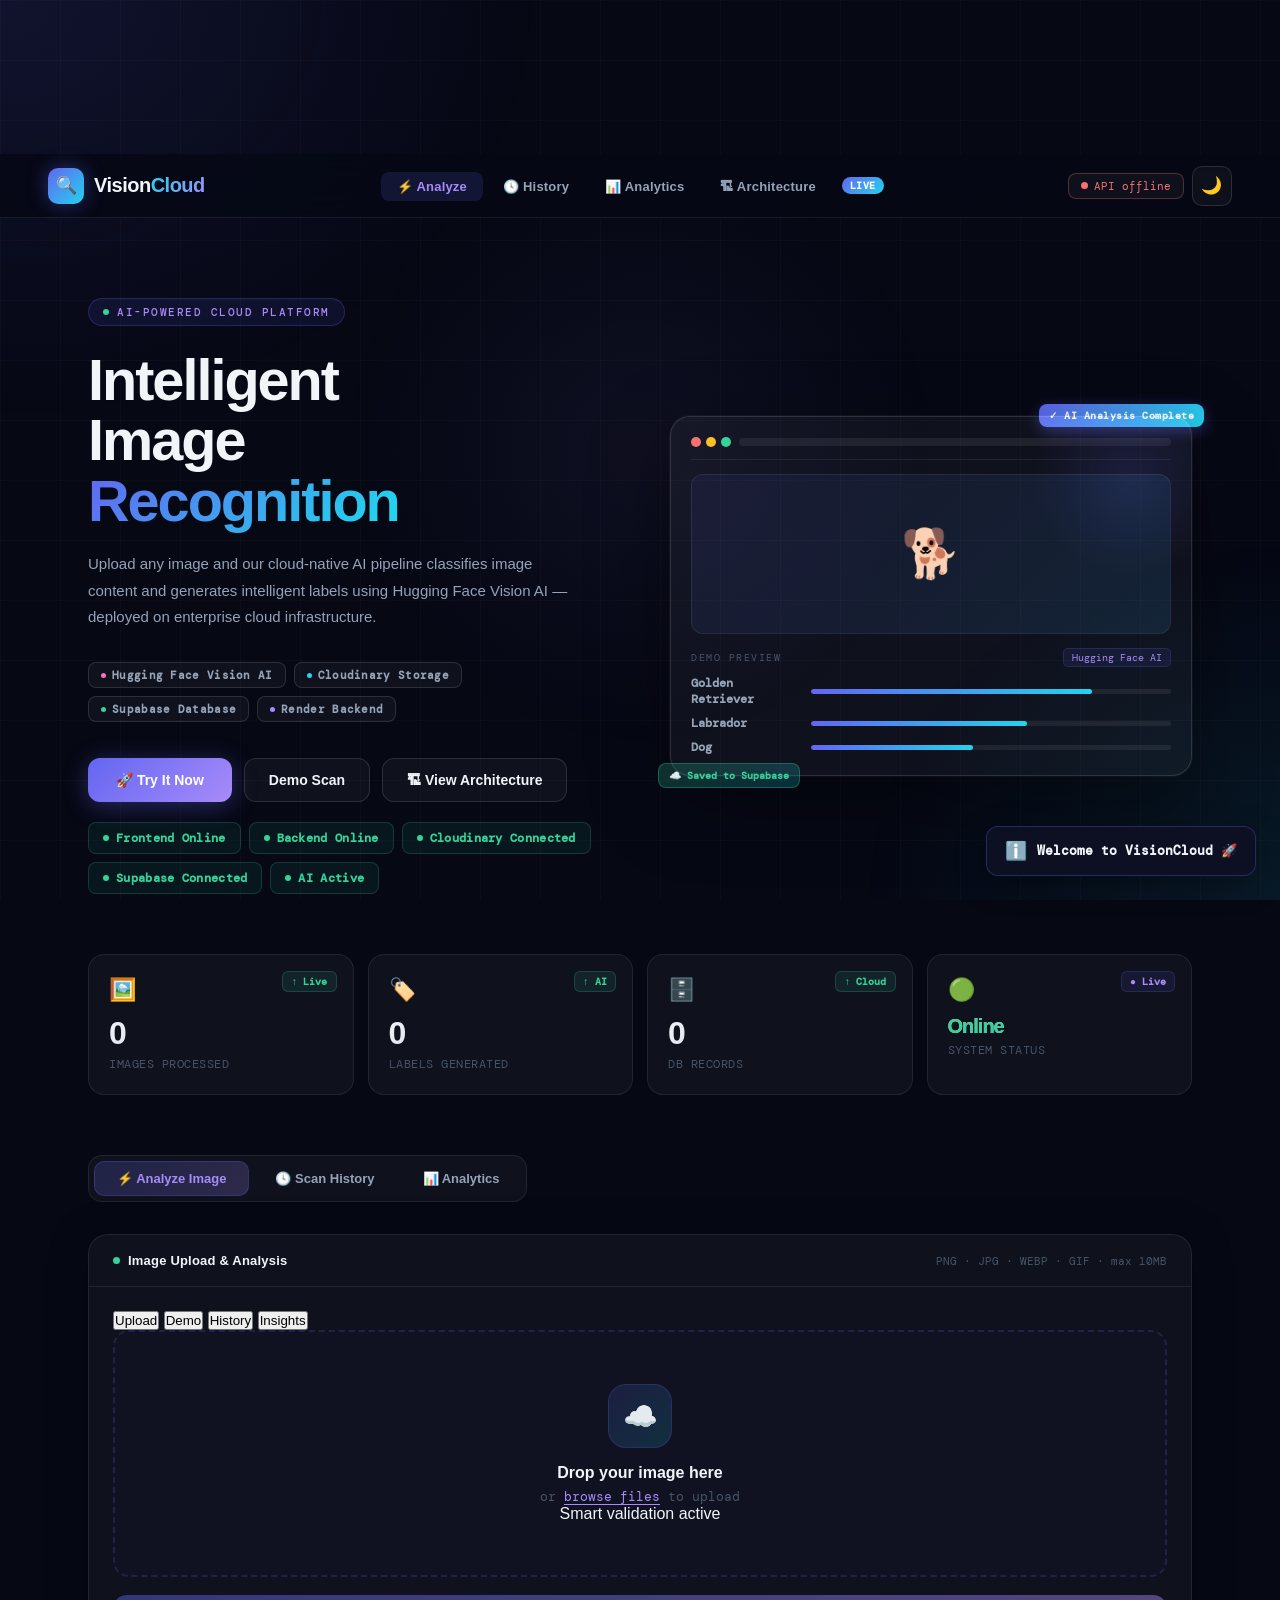
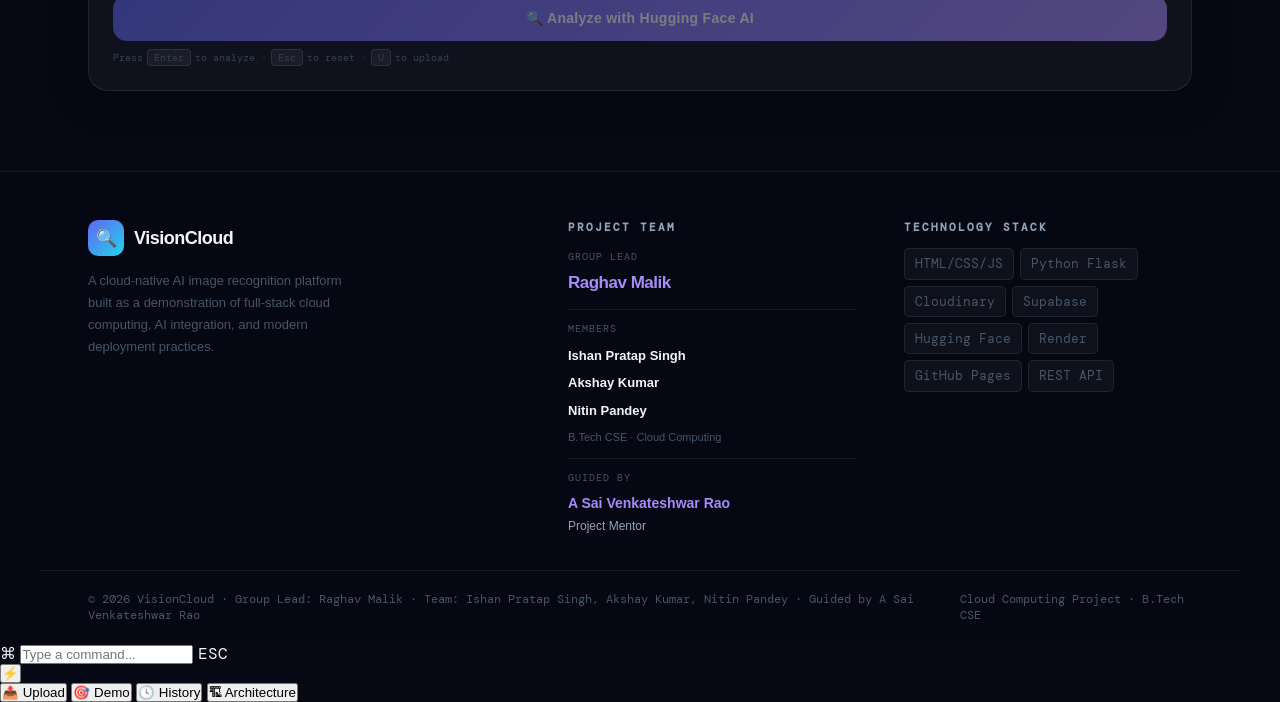
==== commit d482b8bf: "Refactor index.html to enhance UI components" ====
--- a/index.html
+++ b/index.html
@@ -11,12 +11,17 @@
 <link rel="stylesheet" href="style.css"/>
 </head>
 <body>
+<div class="page-transition" id="pageTransition"></div>
 <div class="scroll-progress" id="scrollProgress"></div>
 <div class="toast-container" id="toastContainer"></div>
 <button class="back-to-top" id="backToTop" onclick="window.scrollTo({top:0,behavior:'smooth'})" title="Back to top (↑)">↑</button>
 <div class="fs-overlay" id="fsOverlay" onclick="closeFsOverlay()"><span class="fs-close">✕</span><img id="fsImg" src="" alt=""/></div>
 <div class="mesh-bg"></div>
 <div class="grid-overlay"></div>
+<div class="scanlines"></div>
+<canvas class="particle-canvas" id="particleBg"></canvas>
+<div class="aurora-field" aria-hidden="true"></div>
+<div class="cursor-glow" id="cursorGlow" aria-hidden="true"></div>
 
 <!-- ── NAVBAR ── -->
 <nav>
@@ -27,12 +32,12 @@
   <ul class="nav-links">
     <li><a href="#" class="active" onclick="showTab('analyze',this);return false;">⚡ Analyze</a></li>
     <li><a href="#" onclick="showTab('history',this);return false;">🕓 History</a></li>
-    <li><a href="#highlights-section">✦ Highlights</a></li>
     <li><a href="#" onclick="showTab('analytics',this);return false;">📊 Analytics</a></li>
-    <li><a href="#arch-section">🏗 Architecture</a></li>
+    <li><a href="architecture.html">🏗 Architecture</a></li>
     <span class="nav-badge">LIVE</span>
   </ul>
   <div style="display:flex;align-items:center;gap:0;">
+    <div class="live-clock" id="liveClock"></div>
     <div class="api-status checking" id="apiStatus"><div class="api-status-dot"></div><span id="apiStatusText">checking</span></div>
     <button class="theme-toggle" id="themeToggle" onclick="toggleTheme()" title="Toggle theme (Ctrl+D)">🌙</button>
   </div>
@@ -43,8 +48,8 @@
 <!-- ══════════ HERO ══════════ -->
 <section class="hero">
   <div class="hero-left">
-    <div class="hero-badge"><span class="hero-badge-dot"></span>AI-Powered Cloud Platform</div>
-    <h1>
+    <div class="hero-badge"><span class="hero-badge-dot"></span><span class="typing-cursor" id="heroTyping">AI-Powered Cloud Platform</span></div>
+    <h1 class="glitch" data-text="Intelligent Image Recognition">
       <span class="line1">Intelligent<br>Image</span><br>
       <span class="line2">Recognition</span>
     </h1>
@@ -57,7 +62,8 @@
     </div>
     <div class="hero-cta">
       <button class="btn-primary" onclick="scrollToAnalyze()"><span>🚀 Try It Now</span></button>
-      <button class="btn-secondary" onclick="document.getElementById('arch-section').scrollIntoView({behavior:'smooth'})">View Architecture</button>
+      <button class="btn-secondary" onclick="runDemoScan()">Demo Scan</button>
+      <button class="btn-secondary" onclick="window.location.href='architecture.html'">🏗 View Architecture</button>
     </div>
     <div class="deploy-badges">
       <div class="deploy-badge"><span class="deploy-badge-dot"></span>Frontend Online</div>
@@ -154,10 +160,17 @@
         <span style="font-family:'DM Mono',monospace;font-size:11px;color:var(--text3)">PNG · JPG · WEBP · GIF · max 10MB</span>
       </div>
       <div class="card-body">
+        <div class="smart-actions" aria-label="Quick actions">
+          <button class="smart-action active" type="button" onclick="scrollToAnalyze()">Upload</button>
+          <button class="smart-action" type="button" onclick="runDemoScan()">Demo</button>
+          <button class="smart-action" type="button" onclick="showTab('history', document.getElementById('tab-btn-history'))">History</button>
+          <button class="smart-action" type="button" onclick="showTab('analytics', document.getElementById('tab-btn-analytics'))">Insights</button>
+        </div>
         <div class="drop-zone" id="dropZone">
           <div class="drop-icon">☁️</div>
           <div class="drop-title">Drop your image here</div>
           <div class="drop-sub">or <span onclick="document.getElementById('fileInput').click()">browse files</span> to upload</div>
+          <div class="drop-meta" id="dropMeta">Smart validation active</div>
         </div>
         <input type="file" id="fileInput" accept="image/*"/>
         <div class="preview-wrap" id="previewWrap">
@@ -292,197 +305,6 @@
 
 </div><!-- /content-wrap -->
 
-<!-- ══════════ PROJECT HIGHLIGHTS ══════════ -->
-<section class="highlights-section" id="highlights-section">
-  <div class="section-label">Project Features</div>
-  <div class="section-heading">Project Highlights</div>
-  <div class="section-sub">A production-grade cloud architecture demonstrating full-stack development, AI integration, and modern deployment practices.</div>
-
-  <div class="highlights-grid">
-    <div class="highlight-card">
-      <div class="highlight-check">✓</div>
-      <div class="highlight-icon">☁️</div>
-      <div class="highlight-title">Cloud Storage Integration</div>
-      <div class="highlight-desc">Images persisted to Cloudinary CDN with auto-optimization and format conversion</div>
-    </div>
-    <div class="highlight-card">
-      <div class="highlight-check">✓</div>
-      <div class="highlight-icon">🤖</div>
-      <div class="highlight-title">AI Image Classification</div>
-      <div class="highlight-desc">Hugging Face Vision model returns labels, objects, text and confidence scores</div>
-    </div>
-    <div class="highlight-card">
-      <div class="highlight-check">✓</div>
-      <div class="highlight-icon">⚙️</div>
-      <div class="highlight-title">REST API Architecture</div>
-      <div class="highlight-desc">Python Flask backend with clean endpoints for upload and history retrieval</div>
-    </div>
-    <div class="highlight-card">
-      <div class="highlight-check">✓</div>
-      <div class="highlight-icon">🗄️</div>
-      <div class="highlight-title">Database Logging</div>
-      <div class="highlight-desc">Every scan persisted to Supabase PostgreSQL with full metadata and AI results</div>
-    </div>
-    <div class="highlight-card">
-      <div class="highlight-check">✓</div>
-      <div class="highlight-icon">📱</div>
-      <div class="highlight-title">Responsive Design</div>
-      <div class="highlight-desc">Fully mobile-responsive UI with smooth animations and modern glassmorphism</div>
-    </div>
-    <div class="highlight-card">
-      <div class="highlight-check">✓</div>
-      <div class="highlight-icon">🔗</div>
-      <div class="highlight-title">Full Stack Development</div>
-      <div class="highlight-desc">End-to-end from frontend HTML/JS to Python backend and cloud databases</div>
-    </div>
-    <div class="highlight-card">
-      <div class="highlight-check">✓</div>
-      <div class="highlight-icon">🚀</div>
-      <div class="highlight-title">Cloud Deployment</div>
-      <div class="highlight-desc">Backend on Render, frontend on GitHub Pages — fully deployed and publicly accessible</div>
-    </div>
-    <div class="highlight-card">
-      <div class="highlight-check">✓</div>
-      <div class="highlight-icon">⚡</div>
-      <div class="highlight-title">Real-Time Processing</div>
-      <div class="highlight-desc">Instant AI inference pipeline with live loading states and animated results</div>
-    </div>
-  </div>
-</section>
-
-<!-- ══════════ PROBLEM STATEMENT ══════════ -->
-<section class="problem-section">
-  <div class="section-label">Why This Exists</div>
-  <div class="section-heading">Problem &amp; Solution</div>
-  <div class="section-sub">A real-world challenge solved with cloud AI infrastructure.</div>
-  <div class="problem-grid">
-    <div class="problem-card problem">
-      <div class="problem-card-icon">⚠️</div>
-      <div class="problem-card-type">Problem Statement</div>
-      <div class="problem-card-title">Manual Image Identification</div>
-      <div class="problem-card-text">Manual image identification is slow, inconsistent, and error-prone at scale. Humans struggle to classify thousands of images accurately and quickly, and there's no structured way to store, search, or revisit those results.</div>
-    </div>
-    <div class="problem-card solution">
-      <div class="problem-card-icon">✅</div>
-      <div class="problem-card-type">Solution</div>
-      <div class="problem-card-title">AI-Powered Cloud Pipeline</div>
-      <div class="problem-card-text">An AI-powered cloud application that automatically analyzes uploaded images, classifies content using Vision AI, stores results in cloud storage, and maintains a searchable scan history — all in real time with zero manual effort.</div>
-    </div>
-  </div>
-</section>
-
-<!-- ══════════ MODEL INFO ══════════ -->
-<section class="model-section">
-  <div class="section-label">Under the Hood</div>
-  <div class="section-heading">AI Model Information</div>
-  <div class="section-sub">Production-grade Vision AI running on managed cloud infrastructure.</div>
-  <div class="model-grid">
-    <div class="model-card">
-      <div class="model-card-icon">🤗</div>
-      <div class="model-card-label">Model ID</div>
-      <div class="model-card-value">google/vit-base-patch16-224</div>
-      <span class="model-card-badge">Vision Transformer</span>
-    </div>
-    <div class="model-card">
-      <div class="model-card-icon">☁️</div>
-      <div class="model-card-label">Provider</div>
-      <div class="model-card-value">Hugging Face Inference API</div>
-      <span class="model-card-badge">Managed Cloud</span>
-    </div>
-    <div class="model-card">
-      <div class="model-card-icon">🔬</div>
-      <div class="model-card-label">Task Type</div>
-      <div class="model-card-value">Image Classification</div>
-      <span class="model-card-badge">Computer Vision</span>
-    </div>
-    <div class="model-card">
-      <div class="model-card-icon">⚡</div>
-      <div class="model-card-label">Deployment</div>
-      <div class="model-card-value">Cloud API via REST</div>
-      <span class="model-card-badge">Serverless</span>
-    </div>
-  </div>
-</section>
-
-<!-- ══════════ ARCHITECTURE ══════════ -->
-<section class="arch-section" id="arch-section">
-  <div class="section-label">System Design</div>
-  <div class="section-heading">Cloud Architecture</div>
-  <div class="section-sub">A fully cloud-native pipeline — every layer runs on a separate managed cloud service, mirroring real enterprise architecture.</div>
-
-  <div class="arch-diagram">
-    <div class="arch-flow">
-
-      <div class="arch-node" style="border-color:rgba(99,102,241,0.35);">
-        <div class="arch-node-icon" style="background:linear-gradient(135deg,rgba(99,102,241,0.15),rgba(167,139,250,0.15));">👤</div>
-        <div class="arch-node-body">
-          <div class="arch-node-title">User / Browser</div>
-          <div class="arch-node-desc">Uploads image via drag & drop · Receives AI results in real-time</div>
-        </div>
-        <span class="arch-node-badge" style="background:rgba(99,102,241,0.1);color:var(--accent3);border:1px solid rgba(99,102,241,0.2);">CLIENT</span>
-      </div>
-      <div class="arch-arrow"><div class="arch-arrow-line"></div></div>
-
-      <div class="arch-node" style="border-color:rgba(52,211,153,0.3);">
-        <div class="arch-node-icon" style="background:linear-gradient(135deg,rgba(52,211,153,0.1),rgba(34,211,238,0.1));">🌐</div>
-        <div class="arch-node-body">
-          <div class="arch-node-title">Frontend — GitHub Pages</div>
-          <div class="arch-node-desc">HTML · CSS · JavaScript · Hosted on GitHub CDN · Zero server cost</div>
-        </div>
-        <span class="arch-node-badge" style="background:rgba(52,211,153,0.1);color:var(--success);border:1px solid rgba(52,211,153,0.2);">STATIC HOST</span>
-      </div>
-      <div class="arch-arrow"><div class="arch-arrow-line"></div></div>
-
-      <div class="arch-node" style="border-color:rgba(251,191,36,0.3);">
-        <div class="arch-node-icon" style="background:linear-gradient(135deg,rgba(251,191,36,0.1),rgba(248,113,113,0.1));">⚙️</div>
-        <div class="arch-node-body">
-          <div class="arch-node-title">Backend API — Render</div>
-          <div class="arch-node-desc">Python Flask · REST API · Orchestrates all 3 cloud services · Gunicorn WSGI</div>
-        </div>
-        <span class="arch-node-badge" style="background:rgba(251,191,36,0.1);color:var(--warning);border:1px solid rgba(251,191,36,0.2);">CLOUD BACKEND</span>
-      </div>
-
-      <!-- 3-way split -->
-      <div class="arch-split">
-        <div class="arch-split-item">
-          <div class="arch-split-line"></div>
-          <div class="arch-split-node" style="border-color:rgba(34,211,238,0.25);">
-            <div class="arch-split-icon">🖼️</div>
-            <div class="arch-split-title">Cloudinary</div>
-            <div class="arch-split-desc">Cloud Image Storage · CDN · Auto-optimize</div>
-          </div>
-        </div>
-        <div class="arch-split-item">
-          <div class="arch-split-line"></div>
-          <div class="arch-split-node" style="border-color:rgba(244,114,182,0.25);">
-            <div class="arch-split-icon">🤗</div>
-            <div class="arch-split-title">Hugging Face</div>
-            <div class="arch-split-desc">Vision AI Model · Labels · Objects · OCR</div>
-          </div>
-        </div>
-        <div class="arch-split-item">
-          <div class="arch-split-line"></div>
-          <div class="arch-split-node" style="border-color:rgba(52,211,153,0.25);">
-            <div class="arch-split-icon">🗄️</div>
-            <div class="arch-split-title">Supabase</div>
-            <div class="arch-split-desc">PostgreSQL DB · Scan History · REST API</div>
-          </div>
-        </div>
-      </div>
-
-    </div>
-  </div>
-
-  <div class="tech-grid">
-    <div class="tech-card"><div class="tech-icon">🐍</div><div class="tech-name">Python Flask</div><div class="tech-role">Backend API</div></div>
-    <div class="tech-card"><div class="tech-icon">🌐</div><div class="tech-name">GitHub Pages</div><div class="tech-role">Frontend Host</div></div>
-    <div class="tech-card"><div class="tech-icon">⚡</div><div class="tech-name">Render</div><div class="tech-role">Cloud Backend</div></div>
-    <div class="tech-card"><div class="tech-icon">🖼️</div><div class="tech-name">Cloudinary</div><div class="tech-role">Image Storage</div></div>
-    <div class="tech-card"><div class="tech-icon">🤗</div><div class="tech-name">Hugging Face</div><div class="tech-role">Vision AI</div></div>
-    <div class="tech-card"><div class="tech-icon">🗄️</div><div class="tech-name">Supabase</div><div class="tech-role">PostgreSQL DB</div></div>
-  </div>
-</section>
-
 </div><!-- /main-wrap -->
 
 <!-- ══════════ FOOTER ══════════ -->
@@ -496,10 +318,28 @@
       <p>A cloud-native AI image recognition platform built as a demonstration of full-stack cloud computing, AI integration, and modern deployment practices.</p>
     </div>
     <div class="footer-col">
-      <div class="footer-col-title">Built By</div>
-      <span class="accent" style="font-size:18px;font-weight:800;letter-spacing:-0.5px;">Raghav Malik</span>
-      <span style="margin-top:4px;">B.Tech Computer Science</span>
-      <span>Cloud Computing Specialization</span>
+      <div class="footer-col-title">Project Team</div>
+
+      <div style="margin-bottom:10px;">
+        <span style="font-size:10px;color:var(--text3);font-family:'DM Mono',monospace;letter-spacing:1px;text-transform:uppercase;">Group Lead</span>
+        <span class="accent" style="font-size:17px;font-weight:800;letter-spacing:-0.5px;display:block;margin-top:2px;">Raghav Malik</span>
+      </div>
+
+      <div style="border-top:1px solid var(--border);padding-top:10px;margin-bottom:10px;">
+        <span style="font-size:10px;color:var(--text3);font-family:'DM Mono',monospace;letter-spacing:1px;text-transform:uppercase;">Members</span>
+        <div style="display:flex;flex-direction:column;gap:4px;margin-top:6px;">
+          <span style="font-size:13px;font-weight:600;color:var(--text);">Ishan Pratap Singh</span>
+          <span style="font-size:13px;font-weight:600;color:var(--text);">Akshay Kumar</span>
+          <span style="font-size:13px;font-weight:600;color:var(--text);">Nitin Pandey</span>
+        </div>
+        <span style="font-size:11px;color:var(--text3);margin-top:6px;display:block;">B.Tech CSE · Cloud Computing</span>
+      </div>
+
+      <div style="border-top:1px solid var(--border);padding-top:10px;">
+        <span style="font-size:10px;color:var(--text3);font-family:'DM Mono',monospace;letter-spacing:1px;text-transform:uppercase;">Guided By</span>
+        <span class="accent" style="font-size:14px;font-weight:700;margin-top:4px;display:block;">A Sai Venkateshwar Rao</span>
+        <span style="font-size:12px;color:var(--text2);">Project Mentor</span>
+      </div>
     </div>
     <div class="footer-col">
       <div class="footer-col-title">Technology Stack</div>
@@ -516,7 +356,7 @@
     </div>
   </div>
   <div class="footer-bottom">
-    <span>© 2026 VisionCloud · Built by Raghav Malik</span>
+    <span>© 2026 VisionCloud · Group Lead: Raghav Malik · Team: Ishan Pratap Singh, Akshay Kumar, Nitin Pandey · Guided by A Sai Venkateshwar Rao</span>
     <span>Cloud Computing Project · B.Tech CSE</span>
   </div>
 </footer>
@@ -533,6 +373,28 @@
   </div>
 </div>
 
+<!-- ══════════ COMMAND PALETTE ══════════ -->
+<div class="cmd-palette" id="cmdPalette" onclick="if(event.target===this)closeCmdPalette()">
+  <div class="cmd-palette-box">
+    <div class="cmd-input-wrap">
+      <span class="cmd-input-icon">⌘</span>
+      <input class="cmd-input" id="cmdInput" type="text" placeholder="Type a command..." autocomplete="off"/>
+      <kbd class="cmd-esc">ESC</kbd>
+    </div>
+    <div class="cmd-divider"></div>
+    <div class="cmd-results" id="cmdResults"></div>
+  </div>
+</div>
+
+<!-- ══════════ FAB ══════════ -->
+<button class="fab-btn" id="fabBtn" onclick="toggleFabMenu()" title="Quick Actions">⚡</button>
+<div class="fab-menu" id="fabMenu">
+  <button onclick="scrollToAnalyze();toggleFabMenu()" class="fab-item">📤 Upload</button>
+  <button onclick="runDemoScan();toggleFabMenu()" class="fab-item">🎯 Demo</button>
+  <button onclick="showTab('history',document.getElementById('tab-btn-history'));toggleFabMenu()" class="fab-item">🕓 History</button>
+  <button onclick="window.location.href='architecture.html'" class="fab-item">🏗 Architecture</button>
+</div>
+
 <script src="script.js"></script>
 </body>
 </html>
--- a/style.css
+++ b/style.css
@@ -1415,3 +1415,61 @@
   .analytics-stats-row { grid-template-columns: 1fr 1fr; gap: 10px; }
   .an-stat-value { font-size: 22px; }
 }
+
+/* ══════════════════════════════════════
+   RANKED LABELS (Classification Results)
+══════════════════════════════════════ */
+.ranked-labels {
+  display: flex;
+  flex-direction: column;
+  gap: 10px;
+}
+.ranked-label-row {
+  display: flex;
+  align-items: center;
+  gap: 12px;
+}
+.ranked-label-rank {
+  font-family: 'DM Mono', monospace;
+  font-size: 11px;
+  font-weight: 700;
+  color: var(--accent3);
+  width: 24px;
+  flex-shrink: 0;
+}
+.ranked-label-name {
+  font-size: 13px;
+  font-weight: 700;
+  color: var(--text);
+  width: 160px;
+  flex-shrink: 0;
+  text-transform: capitalize;
+}
+.ranked-label-bar-wrap {
+  flex: 1;
+  height: 8px;
+  background: rgba(255,255,255,0.05);
+  border-radius: 99px;
+  overflow: hidden;
+}
+.ranked-label-bar {
+  height: 100%;
+  border-radius: 99px;
+  width: 0%;
+  transition: width 1s cubic-bezier(0.4,0,0.2,1);
+}
+
+/* ══ Ranked bar inner fill (replaces .ranked-label-bar) ══ */
+.ranked-label-bar-wrap {
+  flex: 1;
+  height: 8px;
+  background: rgba(255,255,255,0.06);
+  border-radius: 99px;
+  overflow: hidden;
+}
+.ranked-label-bar-fill {
+  height: 100%;
+  border-radius: 99px;
+  width: 0%;
+  transition: width 1.2s cubic-bezier(0.4,0,0.2,1);
+}
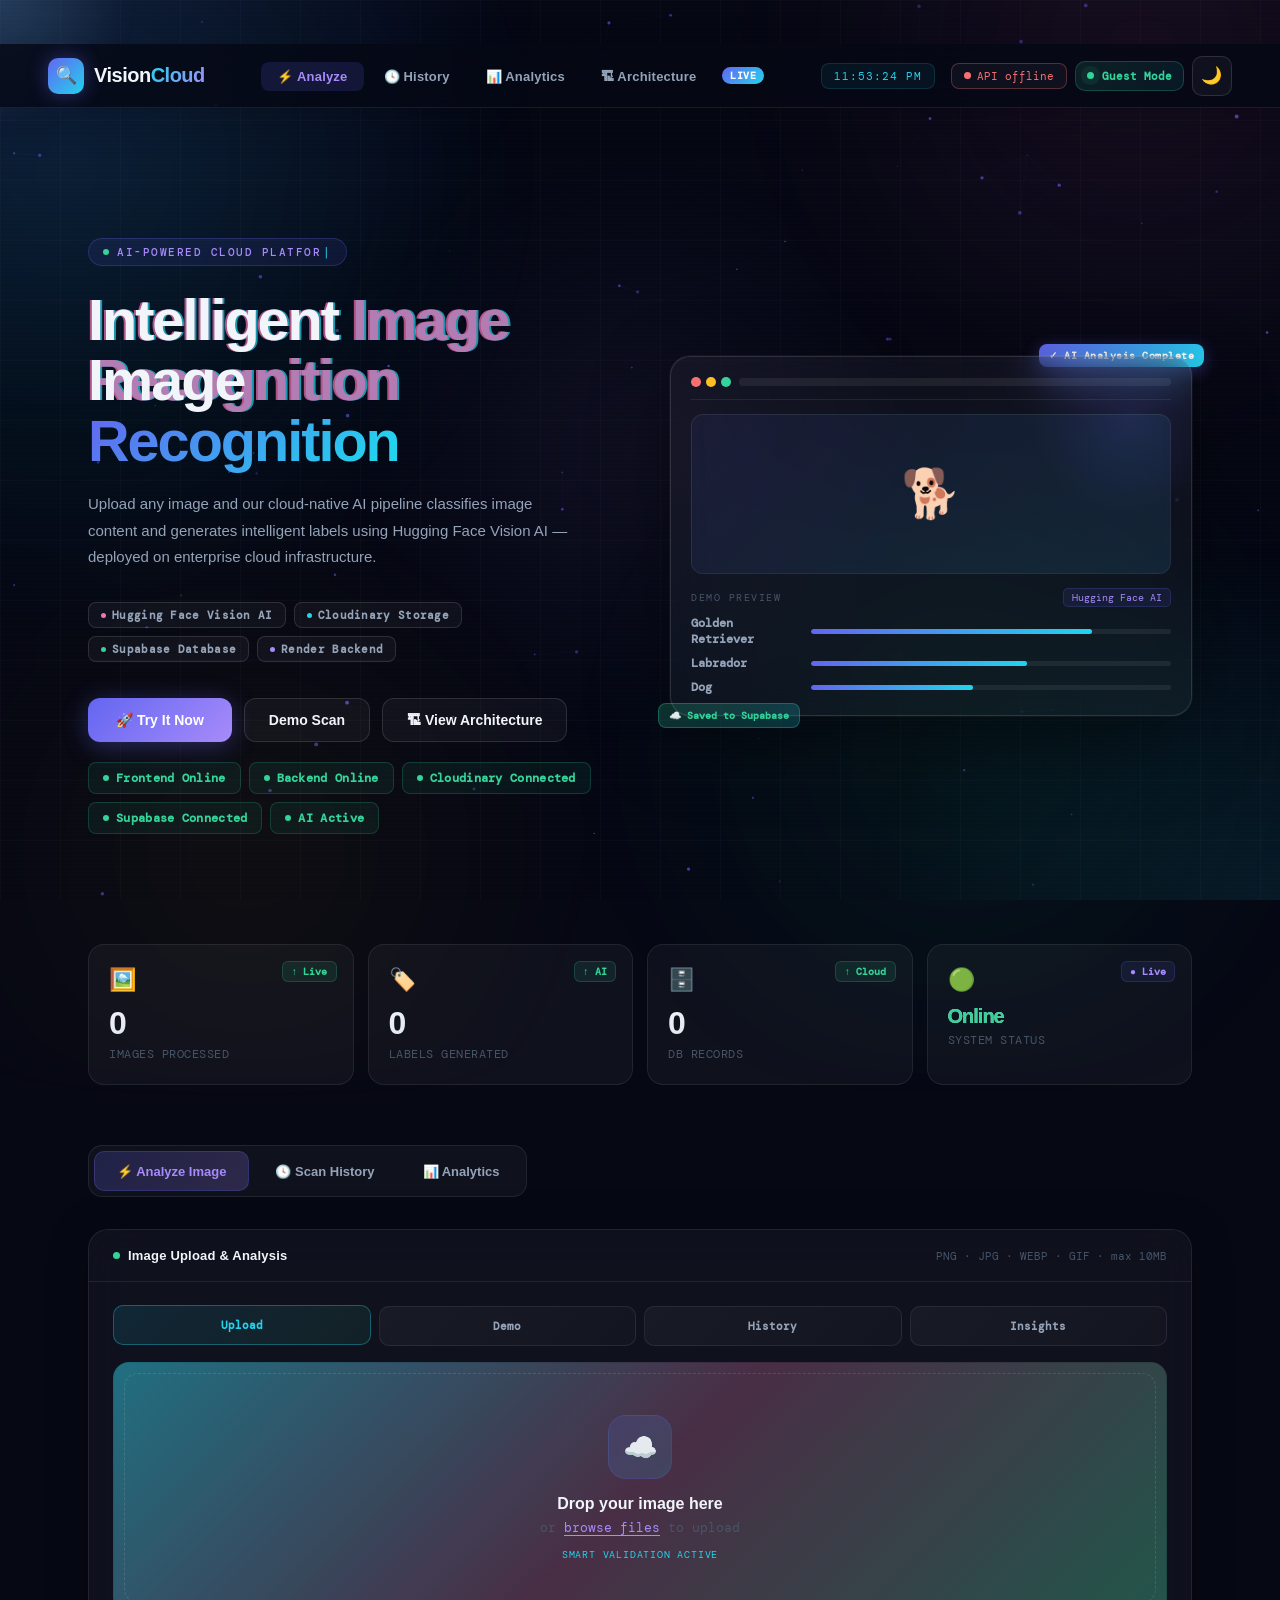
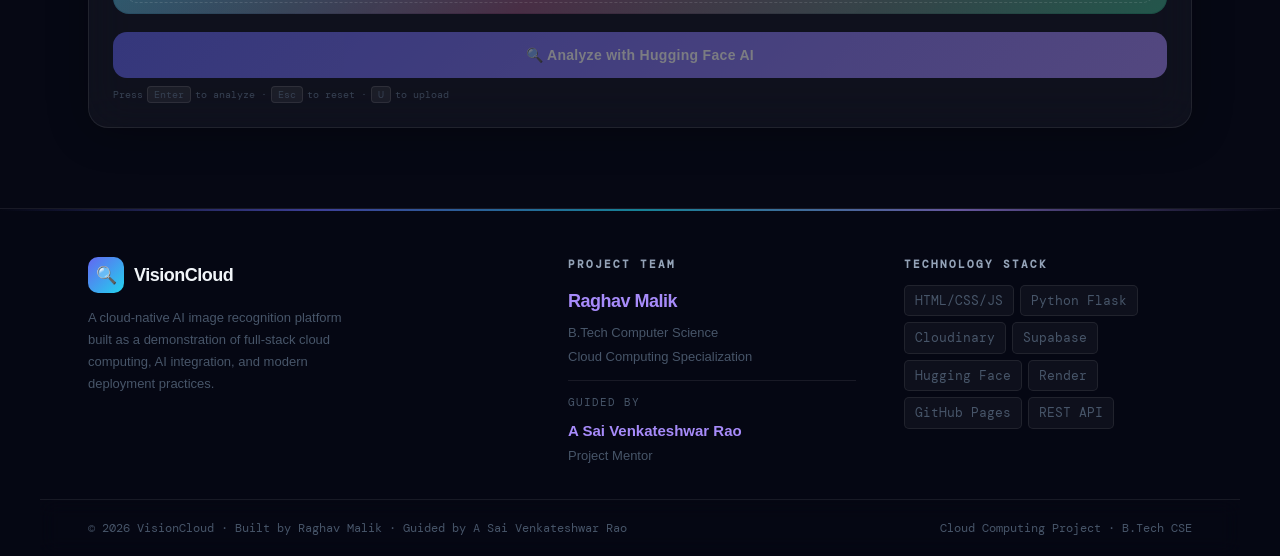
==== commit 82b31cd5: "Rename index (10).html to index.html" ====
--- a/index.html
+++ b/index.html
@@ -8,7 +8,7 @@
 <link rel="preconnect" href="https://fonts.gstatic.com" crossorigin/>
 <link href="https://fonts.googleapis.com/css2?family=Bricolage+Grotesque:wght@400;500;600;700;800&family=DM+Mono:wght@300;400;500&display=swap" rel="stylesheet" media="print" onload="this.media='all'"/>
 <noscript><link href="https://fonts.googleapis.com/css2?family=Bricolage+Grotesque:wght@400;500;600;700;800&family=DM+Mono:wght@300;400;500&display=swap" rel="stylesheet"/></noscript>
-<link rel="stylesheet" href="style.css"/>
+<link rel="stylesheet" href="style (5).css"/>
 </head>
 <body>
 <div class="page-transition" id="pageTransition"></div>
@@ -319,26 +319,13 @@
     </div>
     <div class="footer-col">
       <div class="footer-col-title">Project Team</div>
-
-      <div style="margin-bottom:10px;">
-        <span style="font-size:10px;color:var(--text3);font-family:'DM Mono',monospace;letter-spacing:1px;text-transform:uppercase;">Group Lead</span>
-        <span class="accent" style="font-size:17px;font-weight:800;letter-spacing:-0.5px;display:block;margin-top:2px;">Raghav Malik</span>
-      </div>
-
-      <div style="border-top:1px solid var(--border);padding-top:10px;margin-bottom:10px;">
-        <span style="font-size:10px;color:var(--text3);font-family:'DM Mono',monospace;letter-spacing:1px;text-transform:uppercase;">Members</span>
-        <div style="display:flex;flex-direction:column;gap:4px;margin-top:6px;">
-          <span style="font-size:13px;font-weight:600;color:var(--text);">Ishan Pratap Singh</span>
-          <span style="font-size:13px;font-weight:600;color:var(--text);">Akshay Kumar</span>
-          <span style="font-size:13px;font-weight:600;color:var(--text);">Nitin Pandey</span>
-        </div>
-        <span style="font-size:11px;color:var(--text3);margin-top:6px;display:block;">B.Tech CSE · Cloud Computing</span>
-      </div>
-
-      <div style="border-top:1px solid var(--border);padding-top:10px;">
-        <span style="font-size:10px;color:var(--text3);font-family:'DM Mono',monospace;letter-spacing:1px;text-transform:uppercase;">Guided By</span>
-        <span class="accent" style="font-size:14px;font-weight:700;margin-top:4px;display:block;">A Sai Venkateshwar Rao</span>
-        <span style="font-size:12px;color:var(--text2);">Project Mentor</span>
+      <span class="accent" style="font-size:18px;font-weight:800;letter-spacing:-0.5px;">Raghav Malik</span>
+      <span style="margin-top:4px;">B.Tech Computer Science</span>
+      <span>Cloud Computing Specialization</span>
+      <div style="margin-top:12px;padding-top:12px;border-top:1px solid var(--border);">
+        <span style="font-size:11px;color:var(--text3);font-family:'DM Mono',monospace;letter-spacing:1px;text-transform:uppercase;">Guided By</span>
+        <span class="accent" style="font-size:15px;font-weight:700;margin-top:4px;">A Sai Venkateshwar Rao</span>
+        <span>Project Mentor</span>
       </div>
     </div>
     <div class="footer-col">
@@ -356,7 +343,7 @@
     </div>
   </div>
   <div class="footer-bottom">
-    <span>© 2026 VisionCloud · Group Lead: Raghav Malik · Team: Ishan Pratap Singh, Akshay Kumar, Nitin Pandey · Guided by A Sai Venkateshwar Rao</span>
+    <span>© 2026 VisionCloud · Built by Raghav Malik · Guided by A Sai Venkateshwar Rao</span>
     <span>Cloud Computing Project · B.Tech CSE</span>
   </div>
 </footer>
@@ -395,6 +382,6 @@
   <button onclick="window.location.href='architecture.html'" class="fab-item">🏗 Architecture</button>
 </div>
 
-<script src="script.js"></script>
+<script src="script (7).js"></script>
 </body>
 </html>
--- a/style (5).css
+++ b/style (5).css
@@ -0,0 +1,2612 @@
+:root {
+  --bg: #060814;
+  --bg2: #0c1022;
+  --surface: rgba(255,255,255,0.04);
+  --surface2: rgba(255,255,255,0.07);
+  --border: rgba(255,255,255,0.08);
+  --border2: rgba(255,255,255,0.12);
+  --accent: #6366f1;
+  --accent2: #22d3ee;
+  --accent3: #a78bfa;
+  --accent4: #34d399;
+  --pink: #f472b6;
+  --text: #f1f5f9;
+  --text2: #94a3b8;
+  --text3: #475569;
+  --glow: rgba(99,102,241,0.3);
+  --glow2: rgba(34,211,238,0.2);
+  --success: #34d399;
+  --warning: #fbbf24;
+  --danger: #f87171;
+}
+
+/* ══ LIGHT MODE ══ */
+[data-theme="light"] {
+  --bg: #f0f2ff;
+  --bg2: #e8ecff;
+  --surface: rgba(255,255,255,0.85);
+  --surface2: rgba(255,255,255,0.95);
+  --border: rgba(99,102,241,0.12);
+  --border2: rgba(99,102,241,0.2);
+  --text: #0f0f1a;
+  --text2: #4b5068;
+  --text3: #8890b0;
+  --glow: rgba(99,102,241,0.15);
+  --glow2: rgba(34,211,238,0.1);
+}
+[data-theme="light"] body { background: var(--bg); }
+[data-theme="light"] nav { background: rgba(240,242,255,0.92); }
+[data-theme="light"] footer { background: rgba(225,228,255,0.98); }
+[data-theme="light"] .mesh-bg {
+  background:
+    radial-gradient(ellipse 900px 700px at 0% 0%,rgba(99,102,241,0.07) 0%,transparent 60%),
+    radial-gradient(ellipse 700px 600px at 100% 100%,rgba(34,211,238,0.06) 0%,transparent 60%);
+}
+[data-theme="light"] .grid-overlay {
+  background-image:
+    linear-gradient(rgba(99,102,241,0.05) 1px,transparent 1px),
+    linear-gradient(90deg,rgba(99,102,241,0.05) 1px,transparent 1px);
+}
+[data-theme="light"] .hero-card-preview { box-shadow: 0 24px 80px rgba(99,102,241,0.1),0 0 0 1px rgba(99,102,241,0.08); }
+[data-theme="light"] .detected-text-box { background: rgba(99,102,241,0.03); }
+[data-theme="light"] .arch-node { background: rgba(255,255,255,0.7); }
+[data-theme="light"] .arch-split-node { background: rgba(255,255,255,0.7); }
+[data-theme="light"] .meta-item { background: rgba(99,102,241,0.03); }
+[data-theme="light"] .sort-select { background: white; }
+[data-theme="light"] .search-box { background: white; }
+[data-theme="light"] .filter-input { background: white; }
+[data-theme="light"] .modal-box { background: #eef0ff; }
+body,nav,.card,.stat-card,.result-card,.history-card,.highlight-card,.tech-card,
+footer,.modal-box,.arch-diagram,.arch-node,.drop-zone {
+  transition: background 0.3s ease, border-color 0.3s ease, color 0.3s ease, box-shadow 0.3s ease;
+}
+
+/* ══ THEME TOGGLE ══ */
+.theme-toggle {
+  width:40px;height:40px;
+  background:var(--surface);border:1px solid var(--border2);
+  border-radius:10px;cursor:pointer;
+  display:flex;align-items:center;justify-content:center;
+  font-size:17px;transition:all 0.25s;flex-shrink:0;margin-left:8px;
+}
+.theme-toggle:hover{background:var(--surface2);border-color:var(--accent);transform:rotate(20deg);}
+
+/* ══ SCROLL PROGRESS ══ */
+.scroll-progress{
+  position:fixed;top:0;left:0;height:3px;z-index:200;width:0%;
+  background:linear-gradient(90deg,var(--accent),var(--accent2),var(--accent3));
+  box-shadow:0 0 8px rgba(99,102,241,0.5);transition:width 0.1s linear;
+}
+
+/* ══ BACK TO TOP ══ */
+.back-to-top{
+  position:fixed;bottom:88px;right:24px;z-index:90;
+  width:44px;height:44px;
+  background:linear-gradient(135deg,var(--accent),var(--accent3));
+  border:none;border-radius:12px;color:white;font-size:18px;
+  cursor:pointer;display:flex;align-items:center;justify-content:center;
+  box-shadow:0 4px 20px rgba(99,102,241,0.4);
+  opacity:0;pointer-events:none;
+  transition:all 0.3s cubic-bezier(0.34,1.56,0.64,1);
+}
+.back-to-top.visible{opacity:1;pointer-events:all;}
+.back-to-top:hover{transform:translateY(-3px);box-shadow:0 8px 28px rgba(99,102,241,0.5);}
+
+/* ══ API STATUS ══ */
+.api-status{
+  display:flex;align-items:center;gap:6px;
+  font-family:'DM Mono',monospace;font-size:11px;
+  padding:5px 12px;border-radius:8px;
+  border:1px solid var(--border);background:var(--surface);
+  color:var(--text3);margin-left:8px;transition:all 0.3s;
+}
+.api-status-dot{width:7px;height:7px;border-radius:50%;background:var(--text3);transition:background 0.3s;}
+.api-status.online{border-color:rgba(52,211,153,0.3);color:var(--success);}
+.api-status.online .api-status-dot{background:var(--success);animation:pulse 2s infinite;}
+.api-status.offline{border-color:rgba(248,113,113,0.3);color:var(--danger);}
+.api-status.offline .api-status-dot{background:var(--danger);}
+.api-status.checking{border-color:rgba(251,191,36,0.3);color:var(--warning);}
+.api-status.checking .api-status-dot{background:var(--warning);}
+
+/* ══ TOAST ══ */
+.toast-container{
+  position:fixed;bottom:24px;right:24px;z-index:999;
+  display:flex;flex-direction:column;gap:8px;pointer-events:none;
+}
+.toast{
+  background:var(--bg2);border:1px solid var(--border2);
+  border-radius:12px;padding:12px 18px;
+  display:flex;align-items:center;gap:10px;
+  font-size:13px;font-weight:600;color:var(--text);
+  box-shadow:0 8px 32px rgba(0,0,0,0.3);
+  animation:toastIn 0.35s cubic-bezier(0.34,1.56,0.64,1) both;
+  pointer-events:all;min-width:240px;max-width:340px;
+  backdrop-filter:blur(16px);
+}
+.toast.out{animation:toastOut 0.3s ease forwards;}
+.toast-icon{font-size:18px;flex-shrink:0;}
+.toast-msg{flex:1;line-height:1.4;}
+.toast.success{border-color:rgba(52,211,153,0.3);}
+.toast.error{border-color:rgba(248,113,113,0.3);}
+.toast.info{border-color:rgba(99,102,241,0.3);}
+@keyframes toastIn{from{opacity:0;transform:translateX(60px) scale(0.9);}to{opacity:1;transform:translateX(0) scale(1);}}
+@keyframes toastOut{from{opacity:1;transform:translateX(0);}to{opacity:0;transform:translateX(60px);}}
+
+/* ══ COPY & SHARE BUTTONS ══ */
+.copy-btn{
+  background:var(--surface);border:1px solid var(--border2);
+  color:var(--text3);font-size:11px;padding:4px 10px;
+  border-radius:6px;cursor:pointer;font-family:'DM Mono',monospace;
+  transition:all 0.2s;white-space:nowrap;
+}
+.copy-btn:hover{background:rgba(99,102,241,0.1);color:var(--accent3);border-color:var(--accent);}
+.share-row{display:flex;gap:8px;margin-top:16px;flex-wrap:wrap;}
+.share-btn{
+  display:flex;align-items:center;gap:6px;
+  background:var(--surface);border:1px solid var(--border2);
+  color:var(--text2);font-size:12px;font-weight:600;
+  padding:8px 14px;border-radius:9px;cursor:pointer;
+  font-family:'Bricolage Grotesque',sans-serif;transition:all 0.2s;
+}
+.share-btn:hover{background:var(--surface2);border-color:var(--accent);color:var(--accent3);transform:translateY(-1px);}
+
+/* ══ KEYBOARD HINTS ══ */
+.kbd-hint{
+  display:inline-flex;align-items:center;gap:4px;
+  font-family:'DM Mono',monospace;font-size:10px;
+  color:var(--text3);opacity:0.7;
+}
+.kbd{
+  background:var(--surface2);border:1px solid var(--border2);
+  border-radius:4px;padding:1px 6px;font-size:10px;color:var(--text3);
+}
+
+/* ══ FULLSCREEN OVERLAY ══ */
+.fs-overlay{
+  display:none;position:fixed;inset:0;z-index:300;
+  background:rgba(0,0,0,0.95);backdrop-filter:blur(8px);
+  align-items:center;justify-content:center;cursor:zoom-out;
+}
+.fs-overlay.visible{display:flex;animation:fadeIn 0.2s ease;}
+.fs-overlay img{max-width:90vw;max-height:90vh;border-radius:12px;box-shadow:0 0 80px rgba(0,0,0,0.8);}
+.fs-close{position:absolute;top:20px;right:20px;color:white;font-size:28px;cursor:pointer;opacity:0.7;transition:opacity 0.2s;}
+.fs-close:hover{opacity:1;}
+
+*{margin:0;padding:0;box-sizing:border-box;}
+html{scroll-behavior:smooth;}
+body{
+  background:var(--bg);
+  color:var(--text);
+  font-family:'Bricolage Grotesque',sans-serif;
+  min-height:100vh;
+  overflow-x:hidden;
+}
+
+/* ── Mesh background ── */
+.mesh-bg{
+  position:fixed;inset:0;z-index:0;
+  background:
+    radial-gradient(ellipse 900px 700px at 0% 0%,rgba(99,102,241,0.12) 0%,transparent 60%),
+    radial-gradient(ellipse 700px 600px at 100% 100%,rgba(34,211,238,0.09) 0%,transparent 60%),
+    radial-gradient(ellipse 500px 500px at 50% 50%,rgba(167,139,250,0.06) 0%,transparent 60%);
+  pointer-events:none;
+  animation: meshDrift 25s ease-in-out infinite alternate;
+}
+
+/* ── Grid overlay ── */
+.grid-overlay{
+  position:fixed;inset:0;z-index:0;
+  background-image:
+    linear-gradient(rgba(255,255,255,0.025) 1px,transparent 1px),
+    linear-gradient(90deg,rgba(255,255,255,0.025) 1px,transparent 1px);
+  background-size:60px 60px;
+  pointer-events:none;
+}
+
+/* ── Navbar ── */
+nav{
+  position:sticky;top:0;z-index:100;
+  background:rgba(6,8,20,0.8);
+  backdrop-filter:blur(24px);
+  -webkit-backdrop-filter:blur(24px);
+  border-bottom:1px solid var(--border);
+  padding:0 48px;height:64px;
+  display:flex;align-items:center;justify-content:space-between;
+}
+.nav-logo{display:flex;align-items:center;gap:10px;text-decoration:none;}
+.nav-logo-icon{
+  width:36px;height:36px;
+  background:linear-gradient(135deg,var(--accent),var(--accent2));
+  border-radius:10px;
+  display:flex;align-items:center;justify-content:center;font-size:17px;
+  box-shadow:0 0 20px rgba(99,102,241,0.4);
+}
+.nav-logo-text{font-size:20px;font-weight:800;color:var(--text);letter-spacing:-0.5px;}
+.nav-logo-text span{
+  background:linear-gradient(135deg,var(--accent2),var(--accent3));
+  -webkit-background-clip:text;-webkit-text-fill-color:transparent;background-clip:text;
+}
+.nav-links{display:flex;align-items:center;gap:4px;list-style:none;}
+.nav-links a{
+  font-size:13px;font-weight:600;color:var(--text2);
+  text-decoration:none;padding:7px 16px;border-radius:8px;
+  transition:all 0.2s;letter-spacing:0.2px;
+}
+.nav-links a:hover,.nav-links a.active{background:rgba(99,102,241,0.15);color:var(--accent3);}
+.nav-badge{
+  background:linear-gradient(135deg,var(--accent),var(--accent2));
+  color:white;font-size:10px;font-weight:700;
+  padding:2px 8px;border-radius:20px;margin-left:6px;
+  font-family:'DM Mono',monospace;letter-spacing:0.5px;
+}
+
+/* ── Main wrapper ── */
+.main-wrap{position:relative;z-index:1;}
+
+/* ══════════════════════════════════════
+   HERO
+══════════════════════════════════════ */
+.hero{
+  padding:80px 48px 60px;
+  max-width:1200px;margin:0 auto;
+  display:grid;grid-template-columns:1fr 1fr;gap:60px;align-items:center;
+}
+.hero-left{animation:fadeUp 0.8s ease both;}
+.hero-badge{
+  display:inline-flex;align-items:center;gap:8px;
+  background:rgba(99,102,241,0.1);
+  border:1px solid rgba(99,102,241,0.25);
+  color:var(--accent3);
+  font-family:'DM Mono',monospace;font-size:11px;font-weight:500;
+  padding:6px 14px;border-radius:20px;margin-bottom:24px;
+  letter-spacing:1.5px;text-transform:uppercase;
+}
+.hero-badge-dot{
+  width:6px;height:6px;border-radius:50%;background:var(--success);
+  animation:pulse 2s infinite;
+}
+@keyframes pulse{0%,100%{opacity:1;box-shadow:0 0 0 0 rgba(52,211,153,0.4);}50%{opacity:0.7;box-shadow:0 0 0 6px rgba(52,211,153,0);}}
+.hero h1{
+  font-size:clamp(38px,4.5vw,60px);font-weight:800;
+  line-height:1.05;letter-spacing:-2px;margin-bottom:20px;
+}
+.hero h1 .line1{color:var(--text);}
+.hero h1 .line2{
+  background:linear-gradient(135deg,var(--accent),var(--accent2),var(--accent3));
+  -webkit-background-clip:text;-webkit-text-fill-color:transparent;background-clip:text;
+  background-size:200%;animation:gradShift 4s ease infinite;
+}
+@keyframes gradShift{0%{background-position:0% 50%;}50%{background-position:100% 50%;}100%{background-position:0% 50%;}}
+.hero-desc{
+  font-size:15px;color:var(--text2);line-height:1.75;margin-bottom:32px;max-width:480px;
+}
+.hero-pills{display:flex;flex-wrap:wrap;gap:8px;margin-bottom:36px;}
+.hero-pill{
+  display:flex;align-items:center;gap:6px;
+  background:var(--surface);border:1px solid var(--border2);
+  color:var(--text2);font-size:11px;font-weight:600;
+  padding:5px 12px;border-radius:8px;
+  font-family:'DM Mono',monospace;letter-spacing:0.3px;
+  transition:all 0.2s;
+}
+.hero-pill:hover{background:var(--surface2);border-color:var(--accent);color:var(--accent3);}
+.hero-pill .pill-dot{width:5px;height:5px;border-radius:50%;}
+.hero-cta{display:flex;gap:12px;}
+.btn-primary{
+  padding:13px 28px;
+  background:linear-gradient(135deg,var(--accent),var(--accent3));
+  border:none;border-radius:12px;color:white;
+  font-family:'Bricolage Grotesque',sans-serif;font-size:14px;font-weight:700;
+  cursor:pointer;transition:all 0.25s;
+  display:flex;align-items:center;gap:8px;
+  box-shadow:0 4px 24px rgba(99,102,241,0.35);
+  position:relative;overflow:hidden;
+}
+.btn-primary::before{
+  content:'';position:absolute;inset:0;
+  background:linear-gradient(135deg,var(--accent2),var(--accent));
+  opacity:0;transition:opacity 0.3s;
+}
+.btn-primary:hover::before{opacity:1;}
+.btn-primary:hover{transform:translateY(-2px);box-shadow:0 8px 32px rgba(99,102,241,0.5);}
+.btn-primary span{position:relative;z-index:1;}
+.btn-secondary{
+  padding:13px 24px;
+  background:var(--surface);border:1px solid var(--border2);
+  border-radius:12px;color:var(--text);
+  font-family:'Bricolage Grotesque',sans-serif;font-size:14px;font-weight:600;
+  cursor:pointer;transition:all 0.2s;
+  display:flex;align-items:center;gap:8px;
+}
+.btn-secondary:hover{background:var(--surface2);border-color:var(--border2);}
+
+/* Hero right — floating card preview */
+.hero-right{
+  animation:fadeUp 0.8s 0.15s ease both;
+  position:relative;
+}
+.hero-card-preview{
+  background:var(--surface);
+  border:1px solid var(--border2);
+  border-radius:20px;
+  padding:20px;
+  box-shadow:0 24px 80px rgba(0,0,0,0.4),0 0 0 1px rgba(255,255,255,0.05);
+  position:relative;overflow:hidden;
+}
+.hero-card-preview::before{
+  content:'';position:absolute;
+  top:-40px;right:-40px;width:200px;height:200px;
+  background:radial-gradient(circle,rgba(99,102,241,0.15),transparent 70%);
+  pointer-events:none;
+}
+.preview-top{
+  display:flex;align-items:center;gap:8px;margin-bottom:14px;
+  padding-bottom:12px;border-bottom:1px solid var(--border);
+}
+.preview-dots{display:flex;gap:5px;}
+.preview-dot{width:10px;height:10px;border-radius:50%;}
+.preview-title-bar{flex:1;background:var(--surface2);height:8px;border-radius:4px;}
+.preview-img-box{
+  background:linear-gradient(135deg,rgba(99,102,241,0.08),rgba(34,211,238,0.08));
+  border:1px solid var(--border);border-radius:12px;
+  height:160px;display:flex;align-items:center;justify-content:center;
+  font-size:48px;margin-bottom:14px;
+  position:relative;overflow:hidden;
+}
+.preview-img-box::after{
+  content:'';position:absolute;inset:0;
+  background:linear-gradient(135deg,transparent,rgba(99,102,241,0.04));
+}
+.preview-labels{display:flex;flex-direction:column;gap:8px;}
+.preview-label-row{display:flex;align-items:center;gap:10px;}
+.preview-label-name{font-size:12px;font-weight:600;color:var(--text2);width:110px;font-family:'DM Mono',monospace;}
+.preview-label-bar-wrap{flex:1;height:5px;background:var(--surface2);border-radius:99px;overflow:hidden;}
+.preview-label-bar{height:100%;border-radius:99px;background:linear-gradient(90deg,var(--accent),var(--accent2));}
+.preview-label-pct{font-size:11px;color:var(--text3);font-family:'DM Mono',monospace;width:30px;text-align:right;}
+.preview-float-1{
+  position:absolute;top:-12px;right:-12px;
+  background:linear-gradient(135deg,var(--accent),var(--accent2));
+  color:white;font-size:10px;font-weight:700;
+  padding:5px 10px;border-radius:8px;
+  font-family:'DM Mono',monospace;letter-spacing:0.5px;
+  box-shadow:0 4px 16px rgba(99,102,241,0.4);
+  animation:float 3s ease-in-out infinite;
+}
+.preview-float-2{
+  position:absolute;bottom:-12px;left:-12px;
+  background:linear-gradient(135deg,rgba(52,211,153,0.2),rgba(34,211,238,0.2));
+  border:1px solid rgba(52,211,153,0.3);
+  color:var(--success);font-size:10px;font-weight:700;
+  padding:5px 10px;border-radius:8px;
+  font-family:'DM Mono',monospace;
+  animation:float 3s 1.5s ease-in-out infinite;
+}
+@keyframes float{
+  0%,100%{transform:translateY(0) rotate(0deg);}
+  25%{transform:translateY(-6px) rotate(1deg);}
+  50%{transform:translateY(-8px) rotate(0deg);}
+  75%{transform:translateY(-4px) rotate(-1deg);}
+}
+
+/* ══════════════════════════════════════
+   STATS DASHBOARD
+══════════════════════════════════════ */
+.stats-section{
+  max-width:1200px;margin:0 auto;padding:0 48px 60px;
+  animation:fadeUp 0.7s 0.2s ease both;
+}
+.stats-grid{
+  display:grid;grid-template-columns:repeat(4,1fr);gap:14px;
+}
+.stat-card{
+  background:var(--surface);
+  border:1px solid var(--border);
+  border-radius:16px;padding:22px 20px;
+  position:relative;overflow:hidden;
+  transition:all 0.25s;
+  cursor:default;
+}
+.stat-card::before{
+  content:'';position:absolute;top:0;left:0;right:0;height:2px;
+  background:linear-gradient(90deg,var(--accent),var(--accent2));
+  opacity:0;transition:opacity 0.3s;
+}
+.stat-card:hover{background:var(--surface2);border-color:var(--border2);transform:translateY(-2px) scale(1.02);box-shadow:0 8px 32px rgba(99,102,241,0.15);}
+.stat-card:hover::before{opacity:1;}
+.stat-icon{font-size:22px;margin-bottom:12px;}
+.stat-value{
+  font-size:32px;font-weight:800;
+  background:linear-gradient(135deg,var(--text),var(--text2));
+  -webkit-background-clip:text;-webkit-text-fill-color:transparent;background-clip:text;
+  margin-bottom:4px;letter-spacing:-1px;
+}
+.stat-label{font-size:12px;color:var(--text3);font-family:'DM Mono',monospace;letter-spacing:0.5px;text-transform:uppercase;}
+.stat-badge{
+  position:absolute;top:16px;right:16px;
+  font-size:10px;font-weight:700;padding:3px 8px;border-radius:6px;
+  font-family:'DM Mono',monospace;
+}
+.stat-badge.up{background:rgba(52,211,153,0.1);color:var(--success);border:1px solid rgba(52,211,153,0.2);}
+.stat-badge.live{background:rgba(99,102,241,0.1);color:var(--accent3);border:1px solid rgba(99,102,241,0.2);}
+
+/* ══════════════════════════════════════
+   TABS
+══════════════════════════════════════ */
+.tabs-wrap{
+  max-width:1200px;margin:0 auto;padding:0 48px;
+}
+.tabs{
+  display:flex;gap:4px;
+  background:var(--surface);
+  border:1px solid var(--border);
+  border-radius:14px;padding:5px;
+  width:fit-content;margin-bottom:32px;
+}
+.tab{
+  padding:9px 22px;border-radius:10px;
+  font-size:13px;font-weight:700;
+  cursor:pointer;transition:all 0.2s;
+  color:var(--text2);border:none;background:none;
+  font-family:'Bricolage Grotesque',sans-serif;
+  display:flex;align-items:center;gap:7px;
+}
+.tab.active{
+  background:linear-gradient(135deg,rgba(99,102,241,0.2),rgba(167,139,250,0.2));
+  color:var(--accent3);
+  border:1px solid rgba(99,102,241,0.25);
+}
+
+/* ══════════════════════════════════════
+   UPLOAD CARD
+══════════════════════════════════════ */
+.content-wrap{max-width:1200px;margin:0 auto;padding:0 48px 80px;}
+.tab-content{display:none;}
+.tab-content.active{display:block;animation:fadeUp 0.35s ease;}
+
+.card{
+  background:var(--surface);
+  border:1px solid var(--border);
+  border-radius:20px;overflow:hidden;
+  box-shadow:0 4px 40px rgba(0,0,0,0.3);
+}
+.card-header{
+  padding:18px 24px;border-bottom:1px solid var(--border);
+  display:flex;align-items:center;justify-content:space-between;
+}
+.card-title{
+  font-size:13px;font-weight:700;color:var(--text);
+  display:flex;align-items:center;gap:8px;letter-spacing:0.2px;
+}
+.card-title .dot{width:7px;height:7px;border-radius:50%;background:var(--success);animation:pulse 2s infinite;}
+.card-body{padding:24px;}
+
+/* Drop zone */
+.drop-zone{
+  border:2px dashed rgba(99,102,241,0.2);
+  border-radius:16px;padding:52px 24px;
+  text-align:center;cursor:pointer;
+  transition:all 0.25s;
+  background:rgba(99,102,241,0.02);
+  position:relative;overflow:hidden;
+}
+.drop-zone:hover,.drop-zone.dragover{
+  border-color:var(--accent);
+  background:rgba(99,102,241,0.05);
+  transform:translateY(-2px);
+  box-shadow:0 8px 32px var(--glow);
+}
+.drop-icon{
+  width:64px;height:64px;
+  background:linear-gradient(135deg,rgba(99,102,241,0.15),rgba(34,211,238,0.15));
+  border-radius:18px;border:1px solid rgba(99,102,241,0.2);
+  display:flex;align-items:center;justify-content:center;
+  font-size:28px;margin:0 auto 16px;transition:transform 0.3s;
+}
+.drop-zone:hover .drop-icon{transform:scale(1.1) rotate(8deg);}
+.drop-title{font-size:16px;font-weight:700;color:var(--text);margin-bottom:6px;}
+.drop-sub{font-size:13px;color:var(--text3);font-family:'DM Mono',monospace;}
+.drop-sub span{color:var(--accent3);cursor:pointer;text-decoration:underline;text-underline-offset:3px;}
+#fileInput{display:none;}
+
+/* Preview */
+.preview-wrap{display:none;margin-top:18px;border-radius:14px;overflow:hidden;border:1px solid var(--border);position:relative;}
+.preview-wrap.visible{display:block;animation:fadeUp 0.4s ease;}
+#preview-img{width:100%;max-height:280px;object-fit:cover;display:block;}
+.preview-overlay{
+  position:absolute;bottom:0;left:0;right:0;
+  background:linear-gradient(transparent,rgba(6,8,20,0.85));
+  padding:20px 16px 14px;
+  display:flex;align-items:flex-end;justify-content:space-between;
+}
+.preview-filename{font-family:'DM Mono',monospace;font-size:11px;color:rgba(255,255,255,0.85);font-weight:500;}
+.btn-remove{
+  background:rgba(255,255,255,0.1);border:1px solid rgba(255,255,255,0.15);
+  color:white;font-size:11px;padding:4px 12px;border-radius:6px;
+  cursor:pointer;backdrop-filter:blur(10px);
+  font-family:'Bricolage Grotesque',sans-serif;font-weight:600;transition:all 0.2s;
+}
+.btn-remove:hover{background:rgba(248,113,113,0.3);}
+
+/* Analyze btn */
+.btn-analyze{
+  width:100%;margin-top:18px;padding:15px;
+  background:linear-gradient(135deg,var(--accent),var(--accent3));
+  border:none;border-radius:14px;color:white;
+  font-family:'Bricolage Grotesque',sans-serif;font-size:14px;font-weight:700;
+  cursor:pointer;transition:all 0.25s;
+  display:flex;align-items:center;justify-content:center;gap:10px;
+  position:relative;overflow:hidden;letter-spacing:0.3px;
+  box-shadow:0 4px 24px rgba(99,102,241,0.3);
+}
+.btn-analyze::before{
+  content:'';position:absolute;inset:0;
+  background:linear-gradient(135deg,var(--accent2),var(--accent));
+  opacity:0;transition:opacity 0.3s;
+}
+.btn-analyze:hover::before{opacity:1;}
+.btn-analyze:hover{transform:translateY(-2px);box-shadow:0 8px 36px rgba(99,102,241,0.5);}
+.btn-analyze:disabled{opacity:0.45;cursor:not-allowed;transform:none;box-shadow:none;}
+.btn-analyze span{position:relative;z-index:1;}
+
+/* Error */
+.error-box{
+  background:rgba(248,113,113,0.07);border:1px solid rgba(248,113,113,0.2);
+  border-radius:10px;padding:13px 16px;color:var(--danger);
+  font-size:13px;font-weight:600;margin-top:14px;display:none;
+}
+.error-box.visible{display:block;animation:fadeUp 0.3s ease;}
+
+/* Loading */
+.loading-wrap{display:none;padding:44px;text-align:center;}
+.loading-wrap.visible{display:block;animation:fadeUp 0.3s ease;}
+.spinner-ring{
+  width:56px;height:56px;
+  border:3px solid rgba(99,102,241,0.15);
+  border-top-color:var(--accent);
+  border-radius:50%;animation:spin 0.85s linear infinite;
+  margin:0 auto 18px;
+}
+@keyframes spin{to{transform:rotate(360deg);}}
+.loading-steps{display:flex;justify-content:center;gap:32px;margin-top:24px;}
+.loading-step{display:flex;flex-direction:column;align-items:center;gap:7px;font-size:11px;font-family:'DM Mono',monospace;color:var(--text3);transition:color 0.3s;}
+.loading-step.active{color:var(--accent3);}
+.loading-step.done{color:var(--success);}
+.step-icon{
+  width:36px;height:36px;border-radius:10px;
+  background:var(--surface);border:1px solid var(--border);
+  display:flex;align-items:center;justify-content:center;font-size:16px;transition:all 0.3s;
+}
+.loading-step.active .step-icon{background:rgba(99,102,241,0.15);border-color:var(--accent);}
+.loading-step.done .step-icon{background:rgba(52,211,153,0.1);border-color:var(--success);}
+
+/* ══════════════════════════════════════
+   RESULTS
+══════════════════════════════════════ */
+.results-wrap{display:none;margin-top:24px;}
+.results-wrap.visible{display:block;animation:fadeUp 0.5s ease;}
+
+.success-banner{
+  background:linear-gradient(135deg,rgba(52,211,153,0.08),rgba(34,211,238,0.08));
+  border:1px solid rgba(52,211,153,0.2);
+  border-radius:12px;padding:13px 18px;
+  display:flex;align-items:center;gap:10px;
+  margin-bottom:16px;font-size:13px;color:var(--success);font-weight:600;
+}
+.image-link-row{
+  display:flex;align-items:center;gap:10px;
+  background:var(--surface);border:1px solid var(--border);
+  border-radius:10px;padding:10px 14px;margin-bottom:20px;
+}
+.image-link-row a{
+  font-family:'DM Mono',monospace;font-size:11px;color:var(--accent3);
+  text-decoration:none;flex:1;overflow:hidden;text-overflow:ellipsis;white-space:nowrap;
+}
+.image-link-row a:hover{text-decoration:underline;}
+
+.results-grid{display:grid;grid-template-columns:1fr 1fr;gap:16px;}
+.result-card{
+  background:var(--surface);border:1px solid var(--border);
+  border-radius:16px;padding:20px;transition:all 0.2s;
+}
+.result-card:hover{background:var(--surface2);border-color:var(--border2);box-shadow:0 4px 24px rgba(99,102,241,0.1);}
+.result-card.full-width{grid-column:1/-1;}
+.result-card-title{
+  font-size:10px;font-weight:700;color:var(--text3);
+  letter-spacing:2px;text-transform:uppercase;
+  font-family:'DM Mono',monospace;margin-bottom:14px;
+  display:flex;align-items:center;gap:7px;
+}
+
+/* ── Label chips (replaces bar/score layout) ── */
+.label-chips{display:flex;flex-wrap:wrap;gap:10px;padding:4px 0;}
+.label-chip{
+  display:flex;align-items:center;gap:9px;
+  background:linear-gradient(135deg,rgba(99,102,241,0.1),rgba(167,139,250,0.1));
+  border:1px solid rgba(99,102,241,0.25);
+  border-radius:14px;padding:10px 18px;
+  font-size:13px;font-weight:700;color:var(--text);
+  text-transform:capitalize;cursor:default;
+  transition:all 0.25s;position:relative;overflow:hidden;
+}
+.label-chip::before{
+  content:'';position:absolute;inset:0;
+  background:linear-gradient(135deg,rgba(99,102,241,0.18),rgba(34,211,238,0.12));
+  opacity:0;transition:opacity 0.3s;
+}
+.label-chip:hover{
+  border-color:var(--accent);
+  transform:translateY(-3px) scale(1.02);
+  box-shadow:0 8px 24px rgba(99,102,241,0.25);
+}
+.label-chip:hover::before{opacity:1;}
+.label-chip-icon{font-size:18px;position:relative;z-index:1;}
+.label-chip-text{position:relative;z-index:1;letter-spacing:0.2px;}
+.label-chip-num{
+  position:relative;z-index:1;
+  background:rgba(99,102,241,0.2);
+  color:var(--accent3);
+  font-family:'DM Mono',monospace;font-size:10px;font-weight:700;
+  padding:2px 7px;border-radius:6px;margin-left:4px;
+}
+
+/* ── Summary card ── */
+.summary-card{
+  background:linear-gradient(135deg,rgba(99,102,241,0.08),rgba(34,211,238,0.06));
+  border:1px solid rgba(99,102,241,0.2);
+  border-radius:18px;padding:22px 24px;margin-bottom:18px;
+  display:grid;grid-template-columns:repeat(4,1fr);gap:0;
+}
+.summary-item{
+  display:flex;flex-direction:column;align-items:center;text-align:center;
+  padding:0 12px;position:relative;
+}
+.summary-item+.summary-item::before{
+  content:'';position:absolute;left:0;top:10%;height:80%;
+  width:1px;background:rgba(255,255,255,0.08);
+}
+.summary-icon{font-size:24px;margin-bottom:8px;}
+.summary-label{font-size:10px;color:var(--text3);font-family:'DM Mono',monospace;letter-spacing:1.5px;text-transform:uppercase;margin-bottom:5px;}
+.summary-value{font-size:15px;font-weight:800;color:var(--text);letter-spacing:-0.3px;}
+.summary-value.success{color:var(--success);}
+.summary-value.accent{color:var(--accent3);}
+
+/* ── Analyzed image preview ── */
+.analyzed-img-card{
+  border-radius:16px;overflow:hidden;
+  border:1px solid rgba(99,102,241,0.2);
+  box-shadow:0 0 0 1px rgba(99,102,241,0.08),0 16px 48px rgba(0,0,0,0.4);
+  position:relative;margin-bottom:0;
+  transition:all 0.35s;cursor:zoom-in;
+}
+.analyzed-img-card:hover{
+  transform:scale(1.015);
+  box-shadow:0 0 0 2px var(--accent),0 20px 60px rgba(99,102,241,0.3);
+}
+.analyzed-img-card img{width:100%;max-height:320px;object-fit:cover;display:block;}
+.analyzed-img-overlay{
+  position:absolute;bottom:0;left:0;right:0;
+  background:linear-gradient(transparent,rgba(6,8,20,0.9));
+  padding:28px 16px 14px;
+  display:flex;align-items:flex-end;justify-content:space-between;
+}
+.analyzed-img-label{font-family:'DM Mono',monospace;font-size:11px;color:rgba(255,255,255,0.8);font-weight:500;}
+
+/* ── Cloud info cards (replaces metadata) ── */
+.cloud-info-grid{display:grid;grid-template-columns:repeat(2,1fr);gap:10px;}
+.cloud-info-card{
+  background:rgba(0,0,0,0.2);border:1px solid var(--border);
+  border-radius:12px;padding:14px 16px;
+  display:flex;align-items:center;gap:12px;
+  transition:all 0.2s;
+}
+.cloud-info-card:hover{background:rgba(0,0,0,0.3);border-color:var(--border2);}
+.cloud-info-icon{font-size:22px;flex-shrink:0;}
+.cloud-info-body{}
+.cloud-info-label{font-size:10px;color:var(--text3);font-family:'DM Mono',monospace;letter-spacing:1px;text-transform:uppercase;margin-bottom:3px;}
+.cloud-info-value{font-size:14px;font-weight:700;color:var(--text);}
+.cloud-info-dot{display:inline-block;width:6px;height:6px;border-radius:50%;background:var(--success);margin-right:6px;animation:pulse 2s infinite;}
+
+/* Objects */
+.objects-wrap{display:flex;flex-wrap:wrap;gap:7px;}
+.object-tag{
+  background:rgba(99,102,241,0.1);border:1px solid rgba(99,102,241,0.2);
+  color:var(--accent3);font-size:12px;font-weight:600;
+  padding:5px 12px;border-radius:8px;
+  display:flex;align-items:center;gap:6px;
+  font-family:'DM Mono',monospace;
+}
+.object-tag .score{background:var(--accent);color:white;font-size:9px;padding:1px 6px;border-radius:4px;}
+
+/* Colors */
+.colors-wrap{display:flex;gap:10px;flex-wrap:wrap;}
+.color-chip-item{display:flex;flex-direction:column;align-items:center;gap:5px;}
+.color-swatch{width:44px;height:44px;border-radius:12px;border:2px solid rgba(255,255,255,0.1);box-shadow:0 2px 12px rgba(0,0,0,0.3);}
+.color-hex{font-family:'DM Mono',monospace;font-size:10px;color:var(--text3);}
+
+/* Detected text */
+.detected-text-box{
+  background:rgba(0,0,0,0.3);border:1px solid var(--border);
+  border-radius:10px;padding:14px;
+  font-family:'DM Mono',monospace;font-size:13px;color:var(--text);
+  white-space:pre-wrap;line-height:1.6;max-height:120px;overflow-y:auto;
+}
+
+/* ── Deployment status badges ── */
+.deploy-badges{display:flex;flex-wrap:wrap;gap:8px;margin:20px 0 0;}
+.deploy-badge{
+  display:flex;align-items:center;gap:7px;
+  background:rgba(52,211,153,0.07);
+  border:1px solid rgba(52,211,153,0.2);
+  border-radius:8px;padding:7px 14px;
+  font-size:12px;font-weight:700;color:var(--success);
+  font-family:'DM Mono',monospace;letter-spacing:0.3px;
+  transition:all 0.2s;
+}
+.deploy-badge:hover{background:rgba(52,211,153,0.12);transform:translateY(-1px);}
+.deploy-badge-dot{width:6px;height:6px;border-radius:50%;background:var(--success);animation:pulse 2s infinite;}
+
+/* ── Model info section ── */
+.model-section{max-width:1200px;margin:0 auto;padding:0 48px 80px;}
+.model-grid{display:grid;grid-template-columns:repeat(4,1fr);gap:14px;margin-top:28px;}
+.model-card{
+  background:var(--surface);border:1px solid var(--border);
+  border-radius:16px;padding:22px 18px;
+  transition:all 0.25s;position:relative;overflow:hidden;
+}
+.model-card::after{
+  content:'';position:absolute;bottom:0;left:0;right:0;height:2px;
+  background:linear-gradient(90deg,var(--accent),var(--accent2));
+  transform:scaleX(0);transform-origin:left;transition:transform 0.3s;
+}
+.model-card:hover{background:var(--surface2);transform:translateY(-3px);box-shadow:0 8px 32px rgba(99,102,241,0.12);}
+.model-card:hover::after{transform:scaleX(1);}
+.model-card-icon{font-size:26px;margin-bottom:12px;}
+.model-card-label{font-size:10px;color:var(--text3);font-family:'DM Mono',monospace;letter-spacing:1.5px;text-transform:uppercase;margin-bottom:6px;}
+.model-card-value{font-size:14px;font-weight:700;color:var(--text);word-break:break-all;}
+.model-card-badge{
+  margin-top:10px;display:inline-block;
+  background:rgba(99,102,241,0.1);border:1px solid rgba(99,102,241,0.2);
+  color:var(--accent3);font-size:10px;font-weight:700;
+  padding:3px 10px;border-radius:6px;font-family:'DM Mono',monospace;
+}
+
+/* ── Problem statement section ── */
+.problem-section{max-width:1200px;margin:0 auto;padding:0 48px 80px;}
+.problem-grid{display:grid;grid-template-columns:1fr 1fr;gap:24px;margin-top:28px;}
+.problem-card{
+  background:var(--surface);border:1px solid var(--border);
+  border-radius:20px;padding:32px 28px;position:relative;overflow:hidden;
+}
+.problem-card::before{
+  content:'';position:absolute;top:-60px;right:-60px;
+  width:160px;height:160px;border-radius:50%;
+  pointer-events:none;
+}
+.problem-card.problem::before{background:radial-gradient(circle,rgba(248,113,113,0.08),transparent 70%);}
+.problem-card.solution::before{background:radial-gradient(circle,rgba(52,211,153,0.08),transparent 70%);}
+.problem-card-icon{font-size:32px;margin-bottom:16px;}
+.problem-card-type{
+  font-size:10px;font-weight:700;letter-spacing:2px;text-transform:uppercase;
+  font-family:'DM Mono',monospace;margin-bottom:10px;
+}
+.problem-card.problem .problem-card-type{color:var(--danger);}
+.problem-card.solution .problem-card-type{color:var(--success);}
+.problem-card-title{font-size:20px;font-weight:800;color:var(--text);margin-bottom:12px;letter-spacing:-0.5px;}
+.problem-card-text{font-size:14px;color:var(--text2);line-height:1.75;}
+
+/* Meta (kept for history modal compatibility) */
+.meta-grid{display:grid;grid-template-columns:repeat(3,1fr);gap:10px;}
+.meta-item{background:rgba(0,0,0,0.2);border:1px solid var(--border);border-radius:10px;padding:12px 14px;}
+.meta-label{font-size:10px;color:var(--text3);font-family:'DM Mono',monospace;letter-spacing:1px;text-transform:uppercase;margin-bottom:5px;}
+.meta-value{font-size:15px;font-weight:700;color:var(--text);}
+
+/* ══════════════════════════════════════
+   HISTORY
+══════════════════════════════════════ */
+.history-toolbar{
+  display:flex;align-items:center;gap:10px;margin-bottom:20px;flex-wrap:wrap;
+}
+.search-box{
+  flex:1;min-width:200px;
+  background:var(--surface);border:1px solid var(--border);
+  border-radius:10px;padding:9px 14px;
+  color:var(--text);font-family:'DM Mono',monospace;font-size:13px;
+  outline:none;transition:border-color 0.2s;
+}
+.search-box::placeholder{color:var(--text3);}
+.search-box:focus{border-color:var(--accent);}
+.sort-select{
+  background:var(--surface);border:1px solid var(--border);
+  border-radius:10px;padding:9px 14px;
+  color:var(--text2);font-family:'DM Mono',monospace;font-size:12px;
+  outline:none;cursor:pointer;
+}
+.sort-select option{background:var(--bg2);}
+.filter-input{
+  background:var(--surface);border:1px solid var(--border);
+  border-radius:10px;padding:9px 14px;
+  color:var(--text);font-family:'DM Mono',monospace;font-size:12px;
+  outline:none;width:160px;transition:border-color 0.2s;
+}
+.filter-input::placeholder{color:var(--text3);}
+.filter-input:focus{border-color:var(--accent);}
+
+.history-grid{display:grid;grid-template-columns:repeat(auto-fill,minmax(280px,1fr));gap:14px;}
+.history-card{
+  background:var(--surface);border:1px solid var(--border);
+  border-radius:18px;overflow:hidden;
+  transition:all 0.3s;cursor:pointer;
+  box-shadow:0 2px 12px rgba(0,0,0,0.2);
+}
+.history-card:hover{
+  transform:translateY(-6px);
+  box-shadow:0 16px 48px rgba(99,102,241,0.2);
+  border-color:rgba(99,102,241,0.35);
+}
+.history-img-wrap{position:relative;overflow:hidden;}
+.history-img{width:100%;height:180px;object-fit:cover;display:block;transition:transform 0.4s ease;}
+.history-card:hover .history-img{transform:scale(1.05);}
+.history-img-badge{
+  position:absolute;top:10px;right:10px;
+  background:rgba(6,8,20,0.75);backdrop-filter:blur(8px);
+  border:1px solid rgba(255,255,255,0.12);
+  border-radius:8px;padding:4px 10px;
+  font-family:'DM Mono',monospace;font-size:10px;color:var(--text2);
+}
+.history-img-placeholder{
+  width:100%;height:180px;
+  background:linear-gradient(135deg,rgba(99,102,241,0.08),rgba(34,211,238,0.08));
+  display:flex;align-items:center;justify-content:center;font-size:40px;
+}
+.history-body{padding:16px;}
+.history-filename{font-size:13px;font-weight:700;color:var(--text);margin-bottom:10px;white-space:nowrap;overflow:hidden;text-overflow:ellipsis;}
+.history-labels{display:flex;flex-wrap:wrap;gap:5px;margin-bottom:12px;}
+.history-label{
+  background:rgba(99,102,241,0.1);color:var(--accent3);
+  font-size:10px;font-weight:600;padding:4px 9px;border-radius:6px;
+  font-family:'DM Mono',monospace;text-transform:capitalize;
+}
+.history-footer{display:flex;align-items:center;justify-content:space-between;padding-top:10px;border-top:1px solid var(--border);}
+.history-time{font-size:10px;color:var(--text3);font-family:'DM Mono',monospace;}
+.history-cloud-link{
+  font-size:10px;color:var(--accent3);font-family:'DM Mono',monospace;
+  text-decoration:none;display:flex;align-items:center;gap:4px;
+  padding:3px 8px;border-radius:6px;background:rgba(99,102,241,0.08);
+  border:1px solid rgba(99,102,241,0.15);transition:all 0.2s;
+}
+.history-cloud-link:hover{background:rgba(99,102,241,0.18);border-color:var(--accent);}
+
+
+/* Modal */
+.modal-overlay{
+  display:none;position:fixed;inset:0;z-index:200;
+  background:rgba(0,0,0,0.85);backdrop-filter:blur(8px);
+  align-items:center;justify-content:center;padding:24px;
+}
+.modal-overlay.visible{display:flex;animation:fadeIn 0.2s ease;}
+@keyframes fadeIn{from{opacity:0;}to{opacity:1;}}
+.modal-box{
+  background:var(--bg2);border:1px solid var(--border2);
+  border-radius:20px;max-width:680px;width:100%;
+  max-height:90vh;overflow-y:auto;
+  animation:fadeUp 0.3s ease;
+}
+.modal-header{
+  padding:18px 24px;border-bottom:1px solid var(--border);
+  display:flex;align-items:center;justify-content:space-between;
+}
+.modal-close{
+  background:var(--surface);border:1px solid var(--border);
+  color:var(--text2);width:32px;height:32px;border-radius:8px;
+  cursor:pointer;font-size:16px;display:flex;align-items:center;justify-content:center;
+  transition:all 0.2s;
+}
+.modal-close:hover{background:rgba(248,113,113,0.2);color:var(--danger);}
+.modal-img{width:100%;max-height:320px;object-fit:cover;}
+.modal-body{padding:20px 24px;}
+
+/* Empty */
+.empty-state{
+  text-align:center;padding:60px 24px;color:var(--text3);font-size:14px;
+}
+.empty-state .icon{font-size:44px;margin-bottom:14px;}
+
+/* ══════════════════════════════════════
+   PROJECT HIGHLIGHTS
+══════════════════════════════════════ */
+.highlights-section{
+  max-width:1200px;margin:0 auto;padding:0 48px 80px;
+}
+.section-label{
+  font-family:'DM Mono',monospace;font-size:11px;font-weight:500;
+  color:var(--accent3);letter-spacing:2px;text-transform:uppercase;margin-bottom:12px;
+}
+.section-heading{
+  font-size:clamp(28px,3.5vw,42px);font-weight:800;
+  letter-spacing:-1.5px;margin-bottom:10px;
+  transition: text-shadow 0.3s ease;
+}
+.section-heading:hover {
+  text-shadow: 0 0 7px rgba(99,102,241,0.6), 0 0 20px rgba(99,102,241,0.4), 0 0 40px rgba(99,102,241,0.2);
+}
+.section-sub{color:var(--text2);font-size:15px;margin-bottom:36px;line-height:1.7;}
+
+.highlights-grid{display:grid;grid-template-columns:repeat(4,1fr);gap:14px;}
+.highlight-card{
+  background:var(--surface);border:1px solid var(--border);
+  border-radius:16px;padding:22px 18px;
+  transition:all 0.25s;position:relative;overflow:hidden;
+}
+.highlight-card::before{
+  content:'';position:absolute;top:0;left:0;right:0;height:2px;
+  background:linear-gradient(90deg,var(--accent),var(--accent2));
+  transform:scaleX(0);transform-origin:left;transition:transform 0.3s;
+}
+.highlight-card:hover{background:var(--surface2);transform:translateY(-3px) scale(1.02);box-shadow:0 8px 32px rgba(99,102,241,0.15);}
+.highlight-card:hover::before{transform:scaleX(1);}
+.highlight-icon{font-size:26px;margin-bottom:12px;}
+.highlight-title{font-size:14px;font-weight:700;color:var(--text);margin-bottom:6px;}
+.highlight-desc{font-size:12px;color:var(--text3);line-height:1.5;font-family:'DM Mono',monospace;}
+.highlight-check{
+  position:absolute;top:16px;right:16px;
+  width:20px;height:20px;border-radius:6px;
+  background:rgba(52,211,153,0.1);border:1px solid rgba(52,211,153,0.2);
+  display:flex;align-items:center;justify-content:center;
+  font-size:10px;color:var(--success);
+}
+
+/* ══════════════════════════════════════
+   ARCHITECTURE
+══════════════════════════════════════ */
+.arch-section{max-width:1200px;margin:0 auto;padding:0 48px 80px;}
+.arch-diagram{
+  background:var(--surface);border:1px solid var(--border);
+  border-radius:20px;padding:48px;
+  box-shadow:0 4px 40px rgba(0,0,0,0.3);
+  position:relative;overflow:hidden;
+}
+.arch-diagram::before{
+  content:'';position:absolute;
+  top:-100px;right:-100px;width:400px;height:400px;
+  background:radial-gradient(circle,rgba(99,102,241,0.06),transparent 70%);
+  pointer-events:none;
+}
+.arch-flow{display:flex;flex-direction:column;align-items:center;gap:0;}
+.arch-node{
+  width:100%;max-width:580px;
+  background:rgba(0,0,0,0.2);
+  border:1px solid var(--border);
+  border-radius:14px;padding:16px 22px;
+  display:flex;align-items:center;gap:16px;
+  transition:all 0.25s;position:relative;
+}
+.arch-node:hover{border-color:rgba(99,102,241,0.4);box-shadow:0 4px 20px var(--glow);transform:scale(1.01);}
+.arch-node-icon{
+  width:46px;height:46px;border-radius:12px;
+  display:flex;align-items:center;justify-content:center;
+  font-size:20px;flex-shrink:0;
+}
+.arch-node-body{flex:1;}
+.arch-node-title{font-size:14px;font-weight:700;color:var(--text);margin-bottom:3px;}
+.arch-node-desc{font-size:11px;color:var(--text3);font-family:'DM Mono',monospace;}
+.arch-node-badge{
+  font-size:10px;font-weight:700;padding:3px 10px;
+  border-radius:6px;font-family:'DM Mono',monospace;
+  letter-spacing:0.5px;white-space:nowrap;
+}
+.arch-arrow{
+  display:flex;flex-direction:column;align-items:center;
+  padding:3px 0;
+}
+.arch-arrow-line{
+  width:2px;height:24px;
+  background:linear-gradient(to bottom,var(--accent),var(--accent2));
+  border-radius:2px;position:relative;
+}
+.arch-arrow-line::after{
+  content:'';position:absolute;
+  bottom:-8px;left:50%;transform:translateX(-50%);
+  width:0;height:0;
+  border-left:6px solid transparent;
+  border-right:6px solid transparent;
+  border-top:8px solid var(--accent2);
+}
+.arch-split{
+  width:100%;max-width:580px;
+  display:grid;grid-template-columns:1fr 1fr 1fr;
+  gap:10px;padding:8px 0;
+}
+.arch-split-item{display:flex;flex-direction:column;align-items:center;}
+.arch-split-line{width:2px;height:20px;background:linear-gradient(to bottom,var(--accent),var(--accent2));border-radius:2px;}
+.arch-split-node{
+  background:rgba(0,0,0,0.2);border:1px solid var(--border);
+  border-radius:12px;padding:12px 10px;
+  text-align:center;width:100%;transition:all 0.25s;
+}
+.arch-split-node:hover{border-color:rgba(99,102,241,0.3);transform:translateY(-2px);}
+.arch-split-icon{font-size:20px;margin-bottom:6px;}
+.arch-split-title{font-size:12px;font-weight:700;color:var(--text);margin-bottom:3px;}
+.arch-split-desc{font-size:10px;color:var(--text3);font-family:'DM Mono',monospace;}
+
+/* Tech grid */
+.tech-grid{display:grid;grid-template-columns:repeat(6,1fr);gap:12px;margin-top:32px;}
+.tech-card{
+  background:var(--surface);border:1px solid var(--border);
+  border-radius:12px;padding:16px 10px;text-align:center;transition:all 0.25s;
+}
+.tech-card:hover{background:var(--surface2);transform:translateY(-2px);box-shadow:0 4px 16px rgba(99,102,241,0.1);}
+.tech-icon{font-size:26px;margin-bottom:8px;}
+.tech-name{font-size:12px;font-weight:700;color:var(--text);margin-bottom:3px;}
+.tech-role{font-size:10px;color:var(--text3);font-family:'DM Mono',monospace;}
+
+/* ══════════════════════════════════════
+   FOOTER
+══════════════════════════════════════ */
+footer{
+  background:rgba(6,8,20,0.95);
+  border-top:1px solid var(--border);
+  position:relative;z-index:1;
+}
+footer::before {
+  content: '';
+  position: absolute;
+  top: 0; left: 0; right: 0;
+  height: 2px;
+  background: linear-gradient(90deg, transparent, var(--accent), var(--accent2), var(--accent3), transparent);
+  opacity: 0.6;
+}
+.footer-inner{
+  max-width:1200px;margin:0 auto;
+  padding:48px 48px 32px;
+  display:grid;grid-template-columns:1.5fr 1fr 1fr;gap:48px;
+}
+.footer-brand .logo{display:flex;align-items:center;gap:10px;margin-bottom:14px;}
+.footer-brand .logo-icon{
+  width:36px;height:36px;background:linear-gradient(135deg,var(--accent),var(--accent2));
+  border-radius:10px;display:flex;align-items:center;justify-content:center;font-size:17px;
+}
+.footer-brand .logo-text{font-size:18px;font-weight:800;color:var(--text);letter-spacing:-0.5px;}
+.footer-brand p{font-size:13px;color:var(--text3);line-height:1.7;max-width:280px;}
+.footer-col-title{font-size:11px;font-weight:700;color:var(--text2);letter-spacing:2px;text-transform:uppercase;font-family:'DM Mono',monospace;margin-bottom:14px;}
+.footer-col p,.footer-col span{font-size:13px;color:var(--text3);line-height:1.8;display:block;}
+.footer-col .accent{color:var(--accent3);font-weight:600;}
+.footer-tags{display:flex;flex-wrap:wrap;gap:6px;margin-top:4px;}
+.footer-tag{
+  background:var(--surface);border:1px solid var(--border);
+  font-size:10px;color:var(--text3);
+  padding:3px 10px;border-radius:5px;
+  font-family:'DM Mono',monospace;
+}
+.footer-bottom{
+  max-width:1200px;margin:0 auto;
+  padding:20px 48px;
+  border-top:1px solid var(--border);
+  display:flex;align-items:center;justify-content:space-between;
+  font-size:12px;color:var(--text3);font-family:'DM Mono',monospace;
+  backdrop-filter: blur(10px);
+}
+
+/* ══════════════════════════════════════
+   UTILITIES
+══════════════════════════════════════ */
+@keyframes fadeUp{from{opacity:0;transform:translateY(24px);}to{opacity:1;transform:translateY(0);}}
+
+@media(max-width:900px){
+  .hero{grid-template-columns:1fr;padding:48px 24px 40px;}
+  .hero-right{display:none;}
+  .stats-grid{grid-template-columns:repeat(2,1fr);}
+  .highlights-grid{grid-template-columns:repeat(2,1fr);}
+  .tech-grid{grid-template-columns:repeat(3,1fr);}
+  .results-grid{grid-template-columns:1fr;}
+  .summary-card{grid-template-columns:repeat(2,1fr);gap:16px;}
+  .summary-item+.summary-item::before{display:none;}
+  .problem-grid{grid-template-columns:1fr;}
+  .model-grid{grid-template-columns:repeat(2,1fr);}
+  nav{padding:0 20px;}
+  .stats-section,.tabs-wrap,.content-wrap,.highlights-section,.arch-section,.model-section,.problem-section{padding-left:20px;padding-right:20px;}
+  .footer-inner{grid-template-columns:1fr;gap:32px;}
+  .footer-bottom{flex-direction:column;gap:8px;}
+  .cmd-palette-box { max-width: 95vw !important; margin: 0 12px; }
+}
+@media(max-width:600px){
+  .stats-grid{grid-template-columns:1fr 1fr;}
+  .highlights-grid{grid-template-columns:1fr;}
+  .meta-grid{grid-template-columns:repeat(2,1fr);}
+  .arch-split{grid-template-columns:1fr;}
+  .cloud-info-grid{grid-template-columns:1fr;}
+  .summary-card{grid-template-columns:1fr 1fr;}
+  .model-grid{grid-template-columns:1fr 1fr;}
+}
+/* ══════════════════════════════════════
+   SYSTEM FONT FALLBACKS (Mobile Safety)
+   If Google Fonts fail, site still looks great
+══════════════════════════════════════ */
+@font-face {
+  font-family: 'Bricolage Grotesque';
+  font-style: normal;
+  font-weight: 400 800;
+  src: local('Arial'), local('Helvetica Neue');
+  font-display: swap;
+}
+
+/* Override body font with full fallback stack */
+body {
+  font-family: 'Bricolage Grotesque', -apple-system, BlinkMacSystemFont,
+    'Segoe UI', 'Helvetica Neue', Arial, sans-serif !important;
+}
+
+/* DM Mono fallbacks */
+.hero-badge, .nav-badge, .preview-label-name, .stat-label,
+.result-card-title, .label-score, .object-tag, .color-hex,
+.history-time, .history-label, .api-status, .kbd, .kbd-hint,
+.drop-sub, .footer-bottom, .footer-col-title, .footer-tag,
+.copy-btn, .share-btn, .section-label, .arch-node-badge,
+.arch-node-desc, .arch-split-desc, .tech-role, .highlight-desc,
+.meta-label, .preview-label-pct, .search-box, .filter-input,
+.sort-select, .detected-text-box, .toast, .loading-step,
+code, kbd, pre, .hero-pill {
+  font-family: 'DM Mono', 'Courier New', 'Lucida Console',
+    'Consolas', monospace !important;
+}
+
+h1, h2, h3, .section-heading, .nav-logo-text, .stat-value,
+.hero h1, .arch-node-title, .arch-split-title, .tech-name,
+.highlight-title, .result-card-title, .history-filename,
+.footer-brand .logo-text {
+  font-family: 'Bricolage Grotesque', -apple-system, BlinkMacSystemFont,
+    'Segoe UI', 'Helvetica Neue', Arial, sans-serif !important;
+  font-weight: 800;
+}
+
+/* ══════════════════════════════════════
+   MOBILE RESPONSIVE FIXES
+══════════════════════════════════════ */
+@media (max-width: 480px) {
+  nav { padding: 0 16px !important; }
+  .nav-links { display: none !important; }
+  .nav-logo-text { font-size: 17px !important; }
+  .api-status span { display: none; }
+  .api-status { padding: 5px 8px; }
+
+  .hero { padding: 36px 16px 28px !important; gap: 32px !important; }
+  .hero h1 { font-size: 36px !important; letter-spacing: -1px !important; }
+  .hero-desc { font-size: 14px !important; }
+  .hero-pills { gap: 6px !important; }
+  .hero-pill { font-size: 10px !important; padding: 4px 10px !important; }
+  .hero-cta { flex-direction: column !important; }
+  .btn-primary, .btn-secondary { width: 100% !important; justify-content: center; }
+
+  .stats-section { padding: 0 16px 40px !important; }
+  .stats-grid { grid-template-columns: 1fr 1fr !important; gap: 10px !important; }
+  .stat-value { font-size: 24px !important; }
+  .stat-card { padding: 16px 14px !important; }
+
+  .tabs-wrap { padding: 0 16px !important; }
+  .tabs { width: 100% !important; }
+  .tab { padding: 8px 12px !important; font-size: 12px !important; flex: 1; justify-content: center; }
+
+  .content-wrap { padding: 0 16px 60px !important; }
+  .card-body { padding: 16px !important; }
+  .drop-zone { padding: 36px 16px !important; }
+  .results-grid { grid-template-columns: 1fr !important; }
+  .meta-grid { grid-template-columns: 1fr 1fr !important; }
+
+  .highlights-section { padding: 0 16px 60px !important; }
+  .highlights-grid { grid-template-columns: 1fr !important; gap: 10px !important; }
+
+  .arch-section { padding: 0 16px 60px !important; }
+  .arch-diagram { padding: 20px 14px !important; }
+  .arch-node { flex-direction: column; text-align: center; padding: 14px !important; }
+  .arch-node-icon { margin: 0 auto; }
+  .arch-node-badge { margin-top: 6px; }
+  .arch-split { grid-template-columns: 1fr !important; }
+  .tech-grid { grid-template-columns: repeat(3, 1fr) !important; gap: 8px !important; }
+  .tech-card { padding: 12px 8px !important; }
+  .tech-icon { font-size: 22px !important; }
+  .tech-name { font-size: 11px !important; }
+  .tech-role { font-size: 9px !important; }
+
+  .footer-inner { padding: 32px 16px 24px !important; gap: 24px !important; }
+  .footer-bottom { padding: 16px !important; font-size: 11px !important; }
+
+  .history-grid { grid-template-columns: 1fr !important; }
+  .history-toolbar { flex-direction: column !important; }
+  .search-box, .filter-input, .sort-select { width: 100% !important; min-width: unset !important; }
+
+  .share-row { flex-direction: column !important; }
+  .share-btn { width: 100% !important; justify-content: center; }
+
+  .loading-steps { gap: 16px !important; }
+  .section-heading { font-size: 26px !important; }
+
+  .back-to-top { bottom: 16px !important; right: 16px !important; }
+  .toast-container { bottom: 16px !important; right: 16px !important; left: 16px !important; }
+  .toast { min-width: unset !important; max-width: 100% !important; }
+}
+
+@media (max-width: 768px) {
+  .hero { grid-template-columns: 1fr !important; }
+  .hero-right { display: none !important; }
+  .stats-grid { grid-template-columns: 1fr 1fr !important; }
+  .highlights-grid { grid-template-columns: 1fr 1fr !important; }
+  .arch-split { grid-template-columns: 1fr !important; }
+  .tech-grid { grid-template-columns: repeat(3, 1fr) !important; }
+  .results-grid { grid-template-columns: 1fr !important; }
+  .footer-inner { grid-template-columns: 1fr !important; }
+  nav { padding: 0 20px !important; }
+  .stats-section, .tabs-wrap, .content-wrap,
+  .highlights-section, .arch-section { padding-left: 20px !important; padding-right: 20px !important; }
+}
+
+/* ══════════════════════════════════════
+   ANALYTICS DASHBOARD
+══════════════════════════════════════ */
+
+/* Stats row */
+.analytics-stats-row {
+  display: grid;
+  grid-template-columns: repeat(4, 1fr);
+  gap: 14px;
+  margin-bottom: 20px;
+}
+.an-stat-card {
+  background: var(--surface);
+  border: 1px solid var(--border);
+  border-radius: 16px;
+  padding: 20px 18px;
+  position: relative;
+  overflow: hidden;
+  transition: all 0.25s;
+}
+.an-stat-card::before {
+  content: '';
+  position: absolute; top: 0; left: 0; right: 0; height: 2px;
+  background: linear-gradient(90deg, var(--accent), var(--accent2));
+  opacity: 0; transition: opacity 0.3s;
+}
+.an-stat-card:hover { background: var(--surface2); transform: translateY(-2px); }
+.an-stat-card:hover::before { opacity: 1; }
+.an-stat-icon { font-size: 20px; margin-bottom: 10px; }
+.an-stat-value {
+  font-size: 30px; font-weight: 800;
+  letter-spacing: -1px; margin-bottom: 4px;
+  background: linear-gradient(135deg, var(--text), var(--accent3));
+  -webkit-background-clip: text; -webkit-text-fill-color: transparent;
+  background-clip: text;
+}
+.an-stat-label {
+  font-size: 11px; color: var(--text3);
+  font-family: 'DM Mono', monospace;
+  letter-spacing: 0.5px; text-transform: uppercase;
+}
+
+/* Charts grid */
+.analytics-grid {
+  display: grid;
+  grid-template-columns: 1fr 1fr;
+  gap: 16px;
+}
+.analytics-card { height: 100%; }
+.full-width-card { grid-column: 1 / -1; }
+.chart-wrap { position: relative; width: 100%; }
+
+/* Bar chart — scans per day */
+.day-bars {
+  display: flex;
+  align-items: flex-end;
+  gap: 8px;
+  height: 160px;
+  padding: 0 4px;
+}
+.day-bar-wrap {
+  flex: 1;
+  display: flex;
+  flex-direction: column;
+  align-items: center;
+  gap: 6px;
+  height: 100%;
+  justify-content: flex-end;
+}
+.day-bar {
+  width: 100%;
+  border-radius: 6px 6px 0 0;
+  background: linear-gradient(to top, var(--accent), var(--accent2));
+  transition: height 0.8s cubic-bezier(0.4, 0, 0.2, 1);
+  min-height: 4px;
+  position: relative;
+  cursor: pointer;
+}
+.day-bar:hover { filter: brightness(1.2); }
+.day-bar-tooltip {
+  position: absolute;
+  top: -28px; left: 50%; transform: translateX(-50%);
+  background: var(--bg2); border: 1px solid var(--border2);
+  color: var(--text); font-size: 10px; font-weight: 700;
+  padding: 3px 7px; border-radius: 5px; white-space: nowrap;
+  font-family: 'DM Mono', monospace;
+  opacity: 0; transition: opacity 0.2s; pointer-events: none;
+}
+.day-bar:hover .day-bar-tooltip { opacity: 1; }
+.day-bar-zero {
+  width: 100%; height: 4px;
+  border-radius: 4px;
+  background: var(--border);
+}
+.day-label {
+  font-size: 10px; color: var(--text3);
+  font-family: 'DM Mono', monospace;
+  text-align: center;
+}
+.day-count {
+  font-size: 11px; font-weight: 700;
+  color: var(--accent3);
+  font-family: 'DM Mono', monospace;
+}
+
+/* Labels horizontal bar chart */
+.label-bar-row {
+  display: flex; align-items: center;
+  gap: 10px; margin-bottom: 10px;
+}
+.label-bar-name {
+  font-size: 12px; font-weight: 600;
+  color: var(--text); width: 130px;
+  flex-shrink: 0; text-transform: capitalize;
+  white-space: nowrap; overflow: hidden; text-overflow: ellipsis;
+}
+.label-bar-track {
+  flex: 1; height: 8px;
+  background: rgba(255,255,255,0.05);
+  border-radius: 99px; overflow: hidden;
+}
+.label-bar-fill {
+  height: 100%; border-radius: 99px;
+  background: linear-gradient(90deg, var(--accent), var(--accent2));
+  transition: width 1s cubic-bezier(0.4, 0, 0.2, 1);
+  width: 0%;
+}
+.label-bar-count {
+  font-size: 11px; color: var(--text3);
+  font-family: 'DM Mono', monospace;
+  min-width: 24px; text-align: right;
+}
+
+/* Activity timeline */
+.timeline { display: flex; flex-direction: column; gap: 0; }
+.timeline-item {
+  display: flex; gap: 16px; align-items: flex-start;
+  position: relative; padding-bottom: 16px;
+}
+.timeline-item:last-child { padding-bottom: 0; }
+.timeline-item:not(:last-child)::before {
+  content: '';
+  position: absolute; left: 15px; top: 32px;
+  width: 2px; bottom: 0;
+  background: linear-gradient(to bottom, var(--border2), transparent);
+}
+.timeline-dot {
+  width: 32px; height: 32px; border-radius: 10px; flex-shrink: 0;
+  background: linear-gradient(135deg, rgba(99,102,241,0.15), rgba(34,211,238,0.15));
+  border: 1px solid rgba(99,102,241,0.2);
+  display: flex; align-items: center; justify-content: center; font-size: 14px;
+}
+.timeline-body { flex: 1; padding-top: 4px; }
+.timeline-title {
+  font-size: 13px; font-weight: 700; color: var(--text);
+  margin-bottom: 3px; white-space: nowrap;
+  overflow: hidden; text-overflow: ellipsis; max-width: 300px;
+}
+.timeline-labels {
+  display: flex; flex-wrap: wrap; gap: 4px; margin-bottom: 4px;
+}
+.timeline-label {
+  background: rgba(99,102,241,0.08);
+  color: var(--accent3); font-size: 10px; font-weight: 600;
+  padding: 2px 7px; border-radius: 4px;
+  font-family: 'DM Mono', monospace; text-transform: capitalize;
+}
+.timeline-time {
+  font-size: 10px; color: var(--text3);
+  font-family: 'DM Mono', monospace;
+}
+.timeline-img {
+  width: 48px; height: 48px; border-radius: 8px;
+  object-fit: cover; flex-shrink: 0;
+  border: 1px solid var(--border);
+}
+
+/* Loading skeleton */
+.skeleton {
+  background: linear-gradient(90deg, var(--surface) 25%, var(--surface2) 50%, var(--surface) 75%);
+  background-size: 200% 100%;
+  animation: shimmer 1.5s infinite;
+  border-radius: 8px;
+}
+@keyframes shimmer { 0% { background-position: 200% 0; } 100% { background-position: -200% 0; } }
+
+/* Responsive */
+@media (max-width: 768px) {
+  .analytics-stats-row { grid-template-columns: 1fr 1fr; }
+  .analytics-grid { grid-template-columns: 1fr; }
+  .full-width-card { grid-column: 1; }
+  .label-bar-name { width: 90px; }
+}
+@media (max-width: 480px) {
+  .analytics-stats-row { grid-template-columns: 1fr 1fr; gap: 10px; }
+  .an-stat-value { font-size: 22px; }
+}
+
+/* ══════════════════════════════════════
+   RANKED LABELS (Classification Results)
+══════════════════════════════════════ */
+.ranked-labels {
+  display: flex;
+  flex-direction: column;
+  gap: 10px;
+}
+.ranked-label-row {
+  display: flex;
+  align-items: center;
+  gap: 12px;
+}
+.ranked-label-rank {
+  font-family: 'DM Mono', monospace;
+  font-size: 11px;
+  font-weight: 700;
+  color: var(--accent3);
+  width: 24px;
+  flex-shrink: 0;
+}
+.ranked-label-name {
+  font-size: 13px;
+  font-weight: 700;
+  color: var(--text);
+  width: 160px;
+  flex-shrink: 0;
+  text-transform: capitalize;
+}
+.ranked-label-bar-wrap {
+  flex: 1;
+  height: 8px;
+  background: rgba(255,255,255,0.05);
+  border-radius: 99px;
+  overflow: hidden;
+}
+.ranked-label-bar {
+  height: 100%;
+  border-radius: 99px;
+  width: 0%;
+  transition: width 1s cubic-bezier(0.4,0,0.2,1);
+}
+
+/* ══ Ranked bar inner fill (replaces .ranked-label-bar) ══ */
+.ranked-label-bar-wrap {
+  flex: 1;
+  height: 8px;
+  background: rgba(255,255,255,0.06);
+  border-radius: 99px;
+  overflow: hidden;
+}
+.ranked-label-bar-fill {
+  height: 100%;
+  border-radius: 99px;
+  width: 0%;
+  transition: width 1.2s cubic-bezier(0.4,0,0.2,1);
+}
+
+/* Future interface upgrade */
+.aurora-field {
+  position: fixed;
+  inset: -20%;
+  z-index: 0;
+  pointer-events: none;
+  opacity: 0.55;
+  background:
+    radial-gradient(circle at 18% 28%, rgba(34,211,238,0.16), transparent 28%),
+    radial-gradient(circle at 78% 18%, rgba(244,114,182,0.13), transparent 24%),
+    radial-gradient(circle at 68% 74%, rgba(52,211,153,0.12), transparent 26%),
+    radial-gradient(circle at 28% 82%, rgba(251,191,36,0.08), transparent 22%);
+  filter: blur(18px) saturate(1.25);
+  animation: auroraDrift 18s ease-in-out infinite alternate;
+}
+
+@keyframes auroraDrift {
+  from { transform: translate3d(-1.5%, -1%, 0) rotate(0deg) scale(1); }
+  to { transform: translate3d(1.5%, 1%, 0) rotate(3deg) scale(1.04); }
+}
+
+.cursor-glow {
+  position: fixed;
+  top: -140px;
+  left: -140px;
+  width: 280px;
+  height: 280px;
+  z-index: 0;
+  pointer-events: none;
+  border-radius: 50%;
+  background:
+    radial-gradient(circle, rgba(34,211,238,0.14), transparent 62%),
+    radial-gradient(circle, rgba(244,114,182,0.09), transparent 70%);
+  filter: blur(4px);
+  transition: transform 0.18s ease-out;
+}
+
+nav {
+  box-shadow: 0 12px 40px rgba(0,0,0,0.16);
+}
+
+.nav-links a,
+.tab,
+.btn-secondary,
+.btn-primary,
+.smart-action {
+  min-height: 40px;
+}
+
+.guest-chip {
+  display: flex;
+  align-items: center;
+  gap: 8px;
+  padding: 7px 11px;
+  border-radius: 10px;
+  border: 1px solid rgba(52,211,153,0.24);
+  background: linear-gradient(135deg, rgba(52,211,153,0.12), rgba(34,211,238,0.08));
+  color: var(--success);
+  font-family: 'DM Mono', monospace;
+  font-size: 11px;
+  font-weight: 700;
+}
+
+.guest-chip-dot {
+  width: 7px;
+  height: 7px;
+  border-radius: 50%;
+  background: var(--success);
+  box-shadow: 0 0 0 6px rgba(52,211,153,0.08);
+}
+
+.hero {
+  min-height: calc(100vh - 64px);
+}
+
+.hero-card-preview,
+.card,
+.stat-card,
+.highlight-card,
+.problem-card,
+.model-card,
+.tech-card,
+.arch-node,
+.arch-split-node,
+.an-stat-card {
+  position: relative;
+  overflow: hidden;
+  backdrop-filter: blur(22px);
+  -webkit-backdrop-filter: blur(22px);
+}
+
+.hero-card-preview::after,
+.card::after,
+.stat-card::after,
+.highlight-card::after,
+.model-card::after,
+.tech-card::after {
+  content: '';
+  position: absolute;
+  inset: 0;
+  pointer-events: none;
+  border-radius: inherit;
+  background: linear-gradient(135deg, rgba(255,255,255,0.16), transparent 28%, transparent 70%, rgba(34,211,238,0.09));
+  opacity: 0;
+  transition: opacity 0.25s ease;
+}
+
+.hero-card-preview:hover::after,
+.card:hover::after,
+.stat-card:hover::after,
+.highlight-card:hover::after,
+.model-card:hover::after,
+.tech-card:hover::after {
+  opacity: 1;
+}
+
+.tilting {
+  transform: perspective(900px) rotateX(var(--tilt-x, 0deg)) rotateY(var(--tilt-y, 0deg)) translateY(-3px);
+}
+
+.reveal-ready {
+  opacity: 0;
+  transform: translateY(18px);
+  transition: opacity 0.6s ease, transform 0.6s ease;
+}
+
+.reveal-visible {
+  opacity: 1;
+  transform: translateY(0);
+}
+
+.smart-actions {
+  display: grid;
+  grid-template-columns: repeat(4, minmax(0, 1fr));
+  gap: 8px;
+  margin-bottom: 16px;
+}
+
+.smart-action {
+  border: 1px solid var(--border);
+  background: linear-gradient(135deg, var(--surface), rgba(255,255,255,0.02));
+  color: var(--text2);
+  border-radius: 10px;
+  padding: 9px 10px;
+  cursor: pointer;
+  font-family: 'DM Mono', monospace;
+  font-size: 11px;
+  font-weight: 700;
+  transition: all 0.22s ease;
+}
+
+.smart-action:hover,
+.smart-action.active {
+  border-color: rgba(34,211,238,0.34);
+  color: var(--accent2);
+  background: linear-gradient(135deg, rgba(34,211,238,0.12), rgba(52,211,153,0.08));
+  transform: translateY(-1px);
+}
+
+.drop-zone {
+  background:
+    linear-gradient(var(--surface), var(--surface)) padding-box,
+    linear-gradient(135deg, rgba(34,211,238,0.46), rgba(244,114,182,0.22), rgba(52,211,153,0.32)) border-box;
+  border: 1px solid transparent;
+}
+
+.drop-zone::before {
+  content: '';
+  position: absolute;
+  inset: 10px;
+  border: 1px dashed rgba(255,255,255,0.12);
+  border-radius: 14px;
+  pointer-events: none;
+}
+
+.drop-zone.has-file {
+  border-color: rgba(52,211,153,0.55);
+  box-shadow: 0 0 0 4px rgba(52,211,153,0.08), 0 18px 70px rgba(52,211,153,0.08);
+}
+
+.drop-meta {
+  margin-top: 12px;
+  color: var(--accent2);
+  font-family: 'DM Mono', monospace;
+  font-size: 10px;
+  letter-spacing: 0.8px;
+  text-transform: uppercase;
+}
+
+.loading-wrap.visible {
+  box-shadow: 0 22px 90px rgba(34,211,238,0.09);
+}
+
+.ranked-label-row {
+  padding: 8px;
+  border: 1px solid transparent;
+  border-radius: 10px;
+  transition: background 0.2s ease, border-color 0.2s ease;
+}
+
+.ranked-label-row:hover {
+  background: rgba(255,255,255,0.04);
+  border-color: var(--border);
+}
+
+.history-card,
+.timeline-item,
+.label-bar-row {
+  transition: transform 0.2s ease, background 0.2s ease;
+}
+
+.history-card:hover,
+.timeline-item:hover,
+.label-bar-row:hover {
+  transform: translateX(3px);
+}
+
+@media (prefers-reduced-motion: reduce) {
+  .aurora-field,
+  .preview-float-1,
+  .preview-float-2,
+  .hero h1 .line2,
+  .spinner-ring {
+    animation: none !important;
+  }
+  .cursor-glow { display: none; }
+  .tilting { transform: none; }
+  .reveal-ready { opacity: 1; transform: none; }
+  .scanlines { display: none; }
+  .glitch::before, .glitch::after { display: none; }
+}
+
+@media (max-width: 768px) {
+  .hero { min-height: auto; }
+  .smart-actions { grid-template-columns: repeat(2, minmax(0, 1fr)); }
+  .cursor-glow { display: none; }
+}
+
+@media (max-width: 480px) {
+  .guest-chip span:last-child { display: none; }
+  .guest-chip { padding: 7px 8px; }
+  .smart-actions { gap: 6px; }
+  .drop-meta { font-size: 9px; }
+}
+
+
+/* ╔══════════════════════════════════════════════════════════════════════════╗
+   ║                                                                        ║
+   ║               ★  NEW FUTURISTIC EFFECTS & UPGRADES  ★                  ║
+   ║                                                                        ║
+   ╚══════════════════════════════════════════════════════════════════════════╝ */
+
+
+/* ══════════════════════════════════════
+   1. CUSTOM SCROLLBAR (Sci-fi themed)
+══════════════════════════════════════ */
+::-webkit-scrollbar {
+  width: 8px;
+  height: 8px;
+}
+::-webkit-scrollbar-track {
+  background: var(--bg);
+  border-radius: 4px;
+}
+::-webkit-scrollbar-thumb {
+  background: linear-gradient(180deg, var(--accent), var(--accent2));
+  border-radius: 4px;
+  border: 1px solid rgba(255,255,255,0.05);
+}
+::-webkit-scrollbar-thumb:hover {
+  background: linear-gradient(180deg, var(--accent3), var(--accent));
+  box-shadow: 0 0 8px rgba(99,102,241,0.4);
+}
+::-webkit-scrollbar-corner {
+  background: var(--bg);
+}
+html {
+  scrollbar-width: thin;
+  scrollbar-color: var(--accent) var(--bg);
+}
+
+
+/* ══════════════════════════════════════
+   2. PARTICLE CANVAS BACKGROUND
+══════════════════════════════════════ */
+.particle-canvas {
+  position: fixed;
+  inset: 0;
+  z-index: 0;
+  pointer-events: none;
+}
+
+
+/* ══════════════════════════════════════
+   3. SCANLINE OVERLAY (CRT Effect)
+══════════════════════════════════════ */
+.scanlines {
+  position: fixed;
+  inset: 0;
+  z-index: 1;
+  pointer-events: none;
+  background: repeating-linear-gradient(
+    0deg,
+    transparent,
+    transparent 2px,
+    rgba(0,0,0,0.03) 2px,
+    rgba(0,0,0,0.03) 4px
+  );
+  opacity: 0.4;
+}
+[data-theme="light"] .scanlines {
+  background: repeating-linear-gradient(
+    0deg,
+    transparent,
+    transparent 2px,
+    rgba(99,102,241,0.015) 2px,
+    rgba(99,102,241,0.015) 4px
+  );
+  opacity: 0.25;
+}
+
+
+/* ══════════════════════════════════════
+   4. HOLOGRAPHIC BORDER EFFECT
+══════════════════════════════════════ */
+@property --angle {
+  syntax: '<angle>';
+  initial-value: 0deg;
+  inherits: false;
+}
+
+@keyframes borderRotate {
+  to { --angle: 360deg; }
+}
+
+.holographic-border {
+  position: relative;
+  isolation: isolate;
+}
+.holographic-border::before {
+  content: '';
+  position: absolute;
+  inset: -2px;
+  border-radius: inherit;
+  background: conic-gradient(
+    from var(--angle),
+    var(--accent),
+    var(--accent2),
+    var(--accent3),
+    var(--pink),
+    var(--accent4),
+    var(--accent)
+  );
+  z-index: -1;
+  opacity: 0;
+  transition: opacity 0.4s ease;
+  animation: borderRotate 4s linear infinite;
+}
+.holographic-border:hover::before {
+  opacity: 1;
+}
+.holographic-border::after {
+  content: '';
+  position: absolute;
+  inset: 0;
+  border-radius: inherit;
+  background: var(--bg2);
+  z-index: -1;
+}
+
+/* Subtle holographic hover for cards */
+.card:hover,
+.stat-card:hover,
+.highlight-card:hover {
+  box-shadow:
+    0 0 0 1px rgba(99,102,241,0.3),
+    0 0 20px rgba(99,102,241,0.1),
+    0 8px 32px rgba(99,102,241,0.15);
+}
+
+
+/* ══════════════════════════════════════
+   5. NEON GLOW TEXT
+══════════════════════════════════════ */
+.neon-text {
+  text-shadow:
+    0 0 7px rgba(99,102,241,0.6),
+    0 0 20px rgba(99,102,241,0.4),
+    0 0 40px rgba(99,102,241,0.2);
+}
+
+.neon-text-cyan {
+  text-shadow:
+    0 0 7px rgba(34,211,238,0.6),
+    0 0 20px rgba(34,211,238,0.4),
+    0 0 40px rgba(34,211,238,0.2);
+}
+
+.neon-text-pink {
+  text-shadow:
+    0 0 7px rgba(244,114,182,0.6),
+    0 0 20px rgba(244,114,182,0.4),
+    0 0 40px rgba(244,114,182,0.2);
+}
+
+[data-theme="light"] .neon-text {
+  text-shadow:
+    0 0 5px rgba(99,102,241,0.3),
+    0 0 12px rgba(99,102,241,0.15);
+}
+
+
+/* ══════════════════════════════════════
+   6. GLITCH TEXT EFFECT
+══════════════════════════════════════ */
+@keyframes glitch {
+  0% {
+    clip-path: inset(40% 0 61% 0);
+    transform: translate(0);
+  }
+  5% {
+    clip-path: inset(92% 0 1% 0);
+    transform: translate(-2px, 1px);
+  }
+  10% {
+    clip-path: inset(43% 0 1% 0);
+    transform: translate(2px, -1px);
+  }
+  15% {
+    clip-path: inset(25% 0 58% 0);
+    transform: translate(0);
+  }
+  20% {
+    clip-path: inset(54% 0 7% 0);
+    transform: translate(-2px, 2px);
+  }
+  25% {
+    clip-path: inset(58% 0 43% 0);
+    transform: translate(0);
+  }
+  30% {
+    clip-path: inset(10% 0 85% 0);
+    transform: translate(3px, 0);
+  }
+  35% {
+    clip-path: inset(0);
+    transform: translate(0);
+  }
+  100% {
+    clip-path: inset(0);
+    transform: translate(0);
+  }
+}
+
+.glitch {
+  position: relative;
+}
+
+.glitch::before,
+.glitch::after {
+  content: attr(data-text);
+  position: absolute;
+  top: 0;
+  left: 0;
+  width: 100%;
+  height: 100%;
+  pointer-events: none;
+}
+
+.glitch::before {
+  color: var(--accent2);
+  animation: glitch 3s infinite linear alternate-reverse;
+  z-index: -1;
+  left: 2px;
+  text-shadow: -2px 0 var(--accent2);
+  opacity: 0.7;
+}
+
+.glitch::after {
+  color: var(--pink);
+  animation: glitch 2s infinite linear alternate;
+  z-index: -1;
+  left: -2px;
+  text-shadow: 2px 0 var(--pink);
+  opacity: 0.7;
+}
+
+
+/* ══════════════════════════════════════
+   7. TYPING CURSOR ANIMATION
+══════════════════════════════════════ */
+.typing-cursor::after {
+  content: '|';
+  color: var(--accent2);
+  font-weight: 400;
+  animation: blink-cursor 0.8s infinite;
+  margin-left: 2px;
+}
+
+@keyframes blink-cursor {
+  0%, 100% { opacity: 1; }
+  50% { opacity: 0; }
+}
+
+
+/* ══════════════════════════════════════
+   8. COMMAND PALETTE
+══════════════════════════════════════ */
+.cmd-palette {
+  position: fixed;
+  inset: 0;
+  z-index: 500;
+  display: none;
+  align-items: flex-start;
+  justify-content: center;
+  padding-top: 15vh;
+  background: rgba(0,0,0,0.6);
+  backdrop-filter: blur(12px);
+  -webkit-backdrop-filter: blur(12px);
+}
+
+.cmd-palette.visible {
+  display: flex;
+  animation: cmdFadeIn 0.2s ease;
+}
+
+@keyframes cmdFadeIn {
+  from { opacity: 0; transform: scale(0.98); }
+  to { opacity: 1; transform: scale(1); }
+}
+
+.cmd-palette-box {
+  background: var(--bg2);
+  border: 1px solid var(--border2);
+  border-radius: 20px;
+  width: 100%;
+  max-width: 580px;
+  overflow: hidden;
+  box-shadow:
+    0 24px 80px rgba(0,0,0,0.5),
+    0 0 0 1px rgba(255,255,255,0.06),
+    0 0 60px rgba(99,102,241,0.15);
+  backdrop-filter: blur(24px);
+  -webkit-backdrop-filter: blur(24px);
+}
+
+.cmd-input {
+  width: 100%;
+  background: transparent;
+  border: none;
+  padding: 20px 24px;
+  font-size: 16px;
+  font-family: 'Bricolage Grotesque', sans-serif;
+  font-weight: 600;
+  color: var(--text);
+  outline: none;
+  caret-color: var(--accent);
+}
+.cmd-input::placeholder {
+  color: var(--text3);
+  font-weight: 400;
+}
+
+.cmd-divider {
+  height: 1px;
+  background: var(--border);
+  margin: 0;
+}
+
+.cmd-results {
+  max-height: 320px;
+  overflow-y: auto;
+  padding: 8px;
+}
+
+.cmd-item {
+  display: flex;
+  align-items: center;
+  gap: 12px;
+  padding: 12px 16px;
+  border-radius: 12px;
+  cursor: pointer;
+  transition: all 0.15s ease;
+  color: var(--text2);
+  font-size: 14px;
+  font-weight: 500;
+}
+
+.cmd-item:hover,
+.cmd-item.active {
+  background: rgba(99,102,241,0.12);
+  color: var(--text);
+}
+
+.cmd-item-icon {
+  font-size: 18px;
+  width: 24px;
+  text-align: center;
+  flex-shrink: 0;
+}
+
+.cmd-item-text {
+  flex: 1;
+}
+
+.cmd-shortcut {
+  font-family: 'DM Mono', monospace;
+  font-size: 10px;
+  font-weight: 700;
+  color: var(--text3);
+  background: var(--surface2);
+  border: 1px solid var(--border);
+  padding: 3px 8px;
+  border-radius: 5px;
+  letter-spacing: 0.5px;
+  white-space: nowrap;
+}
+
+.cmd-empty {
+  text-align: center;
+  padding: 32px 16px;
+  color: var(--text3);
+  font-size: 13px;
+  font-family: 'DM Mono', monospace;
+}
+
+/* Light mode command palette */
+[data-theme="light"] .cmd-palette {
+  background: rgba(240,242,255,0.7);
+}
+[data-theme="light"] .cmd-palette-box {
+  background: rgba(255,255,255,0.95);
+  box-shadow: 0 24px 80px rgba(99,102,241,0.12), 0 0 0 1px rgba(99,102,241,0.1);
+}
+[data-theme="light"] .cmd-item:hover,
+[data-theme="light"] .cmd-item.active {
+  background: rgba(99,102,241,0.08);
+}
+
+
+/* ══════════════════════════════════════
+   9. LIVE CLOCK
+══════════════════════════════════════ */
+.live-clock {
+  font-family: 'DM Mono', monospace;
+  font-size: 11px;
+  color: var(--accent2);
+  letter-spacing: 1px;
+  background: rgba(34,211,238,0.06);
+  border: 1px solid rgba(34,211,238,0.15);
+  padding: 5px 12px;
+  border-radius: 8px;
+  margin-right: 8px;
+  white-space: nowrap;
+  transition: all 0.3s;
+}
+.live-clock:hover {
+  background: rgba(34,211,238,0.12);
+  border-color: rgba(34,211,238,0.3);
+}
+[data-theme="light"] .live-clock {
+  background: rgba(34,211,238,0.05);
+  border-color: rgba(34,211,238,0.15);
+  color: #0e7490;
+}
+
+
+/* ══════════════════════════════════════
+   10. FLOATING ACTION BUTTON (Mobile)
+══════════════════════════════════════ */
+.fab-btn {
+  position: fixed;
+  bottom: 24px;
+  right: 24px;
+  z-index: 90;
+  width: 56px;
+  height: 56px;
+  border-radius: 16px;
+  background: linear-gradient(135deg, var(--accent), var(--accent2));
+  border: none;
+  color: white;
+  font-size: 24px;
+  display: none;
+  align-items: center;
+  justify-content: center;
+  box-shadow: 0 8px 32px rgba(99,102,241,0.5);
+  cursor: pointer;
+  transition: all 0.3s cubic-bezier(0.34,1.56,0.64,1);
+}
+.fab-btn:hover {
+  transform: translateY(-3px) scale(1.05);
+  box-shadow: 0 12px 40px rgba(99,102,241,0.6);
+}
+.fab-btn:active {
+  transform: scale(0.95);
+}
+
+@media (max-width: 768px) {
+  .fab-btn {
+    display: flex;
+    align-items: center;
+    justify-content: center;
+  }
+}
+
+.fab-menu {
+  position: fixed;
+  bottom: 88px;
+  right: 24px;
+  z-index: 89;
+  display: none;
+  flex-direction: column;
+  gap: 8px;
+  animation: fabMenuIn 0.25s cubic-bezier(0.34,1.56,0.64,1);
+}
+.fab-menu.visible {
+  display: flex;
+}
+
+@keyframes fabMenuIn {
+  from { opacity: 0; transform: translateY(16px) scale(0.9); }
+  to { opacity: 1; transform: translateY(0) scale(1); }
+}
+
+.fab-menu-item {
+  display: flex;
+  align-items: center;
+  gap: 10px;
+  padding: 10px 16px;
+  background: var(--bg2);
+  border: 1px solid var(--border2);
+  border-radius: 12px;
+  color: var(--text);
+  font-size: 13px;
+  font-weight: 600;
+  cursor: pointer;
+  transition: all 0.2s;
+  white-space: nowrap;
+  backdrop-filter: blur(16px);
+  box-shadow: 0 4px 16px rgba(0,0,0,0.3);
+}
+.fab-menu-item:hover {
+  background: rgba(99,102,241,0.15);
+  border-color: var(--accent);
+  transform: translateX(-4px);
+}
+
+
+/* ══════════════════════════════════════
+   11. BUTTON RIPPLE EFFECT
+══════════════════════════════════════ */
+.ripple {
+  position: absolute;
+  border-radius: 50%;
+  background: rgba(255,255,255,0.3);
+  transform: scale(0);
+  animation: ripple-anim 0.6s linear;
+  pointer-events: none;
+}
+
+@keyframes ripple-anim {
+  to {
+    transform: scale(4);
+    opacity: 0;
+  }
+}
+
+
+/* ══════════════════════════════════════
+   12. ARCHITECTURE PAGE STYLES
+══════════════════════════════════════ */
+.arch-page-hero {
+  padding: 100px 48px 60px;
+  text-align: center;
+  max-width: 900px;
+  margin: 0 auto;
+}
+
+.arch-page-hero h1 {
+  font-size: clamp(36px, 4.5vw, 58px);
+  font-weight: 800;
+  letter-spacing: -2px;
+  line-height: 1.1;
+  margin-bottom: 16px;
+  background: linear-gradient(135deg, var(--accent), var(--accent2), var(--accent3));
+  -webkit-background-clip: text;
+  -webkit-text-fill-color: transparent;
+  background-clip: text;
+  background-size: 200%;
+  animation: gradShift 4s ease infinite;
+}
+
+.arch-page-hero p {
+  font-size: 16px;
+  color: var(--text2);
+  line-height: 1.75;
+  max-width: 640px;
+  margin: 0 auto;
+}
+
+.mentor-section {
+  max-width: 1200px;
+  margin: 0 auto;
+  padding: 0 48px 80px;
+}
+
+.credits-grid {
+  display: grid;
+  grid-template-columns: 1fr 1fr;
+  gap: 24px;
+  margin-top: 32px;
+}
+
+.mentor-card {
+  background: var(--surface);
+  border: 1px solid var(--border);
+  border-radius: 20px;
+  padding: 32px 28px;
+  position: relative;
+  overflow: hidden;
+  transition: all 0.3s ease;
+  backdrop-filter: blur(22px);
+  -webkit-backdrop-filter: blur(22px);
+}
+.mentor-card::before {
+  content: '';
+  position: absolute;
+  top: 0;
+  left: 0;
+  right: 0;
+  height: 3px;
+  background: linear-gradient(90deg, var(--accent), var(--accent2), var(--accent3));
+  opacity: 0.8;
+}
+.mentor-card:hover {
+  transform: translateY(-4px);
+  box-shadow: 0 16px 48px rgba(99,102,241,0.2);
+  border-color: rgba(99,102,241,0.3);
+}
+
+.mentor-card-avatar {
+  width: 72px;
+  height: 72px;
+  border-radius: 50%;
+  background: linear-gradient(135deg, var(--accent), var(--accent2));
+  display: flex;
+  align-items: center;
+  justify-content: center;
+  font-size: 24px;
+  font-weight: 800;
+  color: white;
+  margin-bottom: 16px;
+  box-shadow: 0 4px 20px rgba(99,102,241,0.3);
+  letter-spacing: -0.5px;
+}
+
+.mentor-card-name {
+  font-size: 20px;
+  font-weight: 800;
+  color: var(--text);
+  margin-bottom: 4px;
+  letter-spacing: -0.5px;
+}
+
+.mentor-card-role {
+  font-size: 12px;
+  color: var(--accent3);
+  font-family: 'DM Mono', monospace;
+  letter-spacing: 0.5px;
+  margin-bottom: 12px;
+  text-transform: uppercase;
+}
+
+.mentor-card-desc {
+  font-size: 14px;
+  color: var(--text2);
+  line-height: 1.7;
+  margin-bottom: 14px;
+}
+
+.mentor-badge {
+  display: inline-flex;
+  align-items: center;
+  gap: 6px;
+  background: rgba(99,102,241,0.1);
+  border: 1px solid rgba(99,102,241,0.2);
+  color: var(--accent3);
+  font-size: 10px;
+  font-weight: 700;
+  padding: 4px 12px;
+  border-radius: 8px;
+  font-family: 'DM Mono', monospace;
+  letter-spacing: 0.5px;
+  text-transform: uppercase;
+}
+
+.mentor-badge.primary {
+  background: linear-gradient(135deg, rgba(99,102,241,0.15), rgba(34,211,238,0.1));
+  border-color: rgba(99,102,241,0.3);
+}
+
+.mentor-badge.dev {
+  background: rgba(52,211,153,0.1);
+  border-color: rgba(52,211,153,0.2);
+  color: var(--success);
+}
+
+
+/* ══════════════════════════════════════
+   13. ENHANCED CARD EFFECTS
+══════════════════════════════════════ */
+@keyframes cardGlowPulse {
+  0%, 100% { box-shadow: 0 0 0 0 rgba(99,102,241,0); }
+  50% { box-shadow: 0 0 20px 2px rgba(99,102,241,0.08); }
+}
+
+.stat-card,
+.highlight-card {
+  animation: cardGlowPulse 6s ease-in-out infinite;
+}
+
+.stat-card:hover,
+.highlight-card:hover {
+  animation: none;
+  box-shadow: 0 0 0 1px rgba(99,102,241,0.25), 0 8px 32px rgba(99,102,241,0.18);
+}
+
+
+/* ══════════════════════════════════════
+   14. PREMIUM GRADIENT SECTION SEPARATORS
+══════════════════════════════════════ */
+.section-separator {
+  width: 100%;
+  max-width: 1200px;
+  margin: 0 auto;
+  padding: 0 48px;
+}
+.section-separator::after {
+  content: '';
+  display: block;
+  height: 1px;
+  background: linear-gradient(90deg,
+    transparent,
+    rgba(99,102,241,0.3) 20%,
+    rgba(34,211,238,0.4) 50%,
+    rgba(167,139,250,0.3) 80%,
+    transparent
+  );
+  margin: 40px 0;
+}
+
+.highlights-section::before,
+.arch-section::before,
+.model-section::before,
+.problem-section::before {
+  content: '';
+  display: block;
+  height: 1px;
+  background: linear-gradient(90deg,
+    transparent,
+    rgba(99,102,241,0.2) 25%,
+    rgba(34,211,238,0.3) 50%,
+    rgba(99,102,241,0.2) 75%,
+    transparent
+  );
+  margin-bottom: 48px;
+}
+
+
+/* ══════════════════════════════════════
+   15. ANIMATED MESH BACKGROUND
+══════════════════════════════════════ */
+@keyframes meshDrift {
+  0% {
+    background:
+      radial-gradient(ellipse 900px 700px at 0% 0%, rgba(99,102,241,0.12) 0%, transparent 60%),
+      radial-gradient(ellipse 700px 600px at 100% 100%, rgba(34,211,238,0.09) 0%, transparent 60%),
+      radial-gradient(ellipse 500px 500px at 50% 50%, rgba(167,139,250,0.06) 0%, transparent 60%);
+  }
+  33% {
+    background:
+      radial-gradient(ellipse 900px 700px at 20% 30%, rgba(99,102,241,0.10) 0%, transparent 60%),
+      radial-gradient(ellipse 700px 600px at 80% 70%, rgba(34,211,238,0.11) 0%, transparent 60%),
+      radial-gradient(ellipse 500px 500px at 40% 60%, rgba(167,139,250,0.08) 0%, transparent 60%);
+  }
+  66% {
+    background:
+      radial-gradient(ellipse 900px 700px at 10% 60%, rgba(99,102,241,0.08) 0%, transparent 60%),
+      radial-gradient(ellipse 700px 600px at 90% 30%, rgba(34,211,238,0.12) 0%, transparent 60%),
+      radial-gradient(ellipse 500px 500px at 60% 40%, rgba(167,139,250,0.07) 0%, transparent 60%);
+  }
+  100% {
+    background:
+      radial-gradient(ellipse 900px 700px at 5% 10%, rgba(99,102,241,0.14) 0%, transparent 60%),
+      radial-gradient(ellipse 700px 600px at 95% 90%, rgba(34,211,238,0.08) 0%, transparent 60%),
+      radial-gradient(ellipse 500px 500px at 55% 55%, rgba(167,139,250,0.05) 0%, transparent 60%);
+  }
+}
+
+
+/* ══════════════════════════════════════
+   17. PAGE TRANSITION EFFECT
+══════════════════════════════════════ */
+.page-transition {
+  position: fixed;
+  inset: 0;
+  z-index: 9999;
+  background: var(--bg);
+  animation: pageSlideOut 0.5s ease forwards;
+  pointer-events: none;
+}
+
+@keyframes pageSlideOut {
+  0% {
+    transform: translateY(0);
+    opacity: 1;
+  }
+  100% {
+    transform: translateY(-100%);
+    opacity: 0;
+  }
+}
+
+
+/* ══════════════════════════════════════
+   18. ENHANCED ANIMATIONS
+══════════════════════════════════════ */
+@keyframes energyPulse {
+  0% {
+    box-shadow: 0 0 0 0 rgba(99,102,241,0.5), 0 0 0 0 rgba(34,211,238,0.3);
+  }
+  50% {
+    box-shadow: 0 0 0 10px rgba(99,102,241,0), 0 0 0 20px rgba(34,211,238,0);
+  }
+  100% {
+    box-shadow: 0 0 0 0 rgba(99,102,241,0.5), 0 0 0 0 rgba(34,211,238,0.3);
+  }
+}
+
+.nav-logo-icon {
+  animation: energyPulse 3s ease-in-out infinite;
+}
+
+@keyframes dataStream {
+  0% { background-position: 0% 0%; }
+  100% { background-position: 0% 100%; }
+}
+
+@keyframes holographicShift {
+  0% { filter: hue-rotate(0deg); }
+  100% { filter: hue-rotate(360deg); }
+}
+
+
+/* ══════════════════════════════════════
+   LIGHT MODE — NEW EFFECTS
+══════════════════════════════════════ */
+[data-theme="light"] ::-webkit-scrollbar-track {
+  background: var(--bg);
+}
+[data-theme="light"] ::-webkit-scrollbar-thumb {
+  background: linear-gradient(180deg, rgba(99,102,241,0.4), rgba(34,211,238,0.4));
+}
+
+[data-theme="light"] .cmd-palette {
+  background: rgba(240,242,255,0.7);
+}
+
+[data-theme="light"] .mentor-card {
+  background: rgba(255,255,255,0.85);
+}
+
+[data-theme="light"] .fab-menu-item {
+  background: rgba(255,255,255,0.95);
+  box-shadow: 0 4px 16px rgba(99,102,241,0.08);
+}
+
+[data-theme="light"] footer::before {
+  opacity: 0.4;
+}
+
+
+/* ══════════════════════════════════════
+   RESPONSIVE — NEW ELEMENTS
+══════════════════════════════════════ */
+@media (max-width: 900px) {
+  .arch-page-hero { padding: 80px 24px 40px; }
+  .credits-grid { grid-template-columns: 1fr; }
+  .mentor-section { padding-left: 20px; padding-right: 20px; }
+}
+
+@media (max-width: 768px) {
+  .arch-page-hero h1 { font-size: 32px !important; }
+  .credits-grid { grid-template-columns: 1fr !important; }
+  .live-clock { display: none; }
+  .fab-btn { display: flex; }
+  .cmd-palette-box { max-width: 95vw; margin: 0 12px; }
+}
+
+@media (max-width: 600px) {
+  .arch-page-hero { padding: 60px 16px 32px; }
+  .mentor-card { padding: 24px 20px; }
+  .mentor-card-avatar { width: 56px; height: 56px; font-size: 18px; }
+  .mentor-card-name { font-size: 17px; }
+}
+
+@media (max-width: 480px) {
+  .arch-page-hero h1 { font-size: 28px !important; letter-spacing: -1px !important; }
+  .arch-page-hero p { font-size: 14px; }
+  .mentor-section { padding: 0 16px 60px; }
+  .fab-btn { bottom: 16px; right: 16px; width: 48px; height: 48px; font-size: 20px; border-radius: 14px; }
+  .fab-menu { bottom: 72px; right: 16px; }
+  .cmd-palette-box { border-radius: 16px; }
+  .cmd-input { font-size: 14px; padding: 16px 18px; }
+  .cmd-item { padding: 10px 14px; font-size: 13px; }
+}
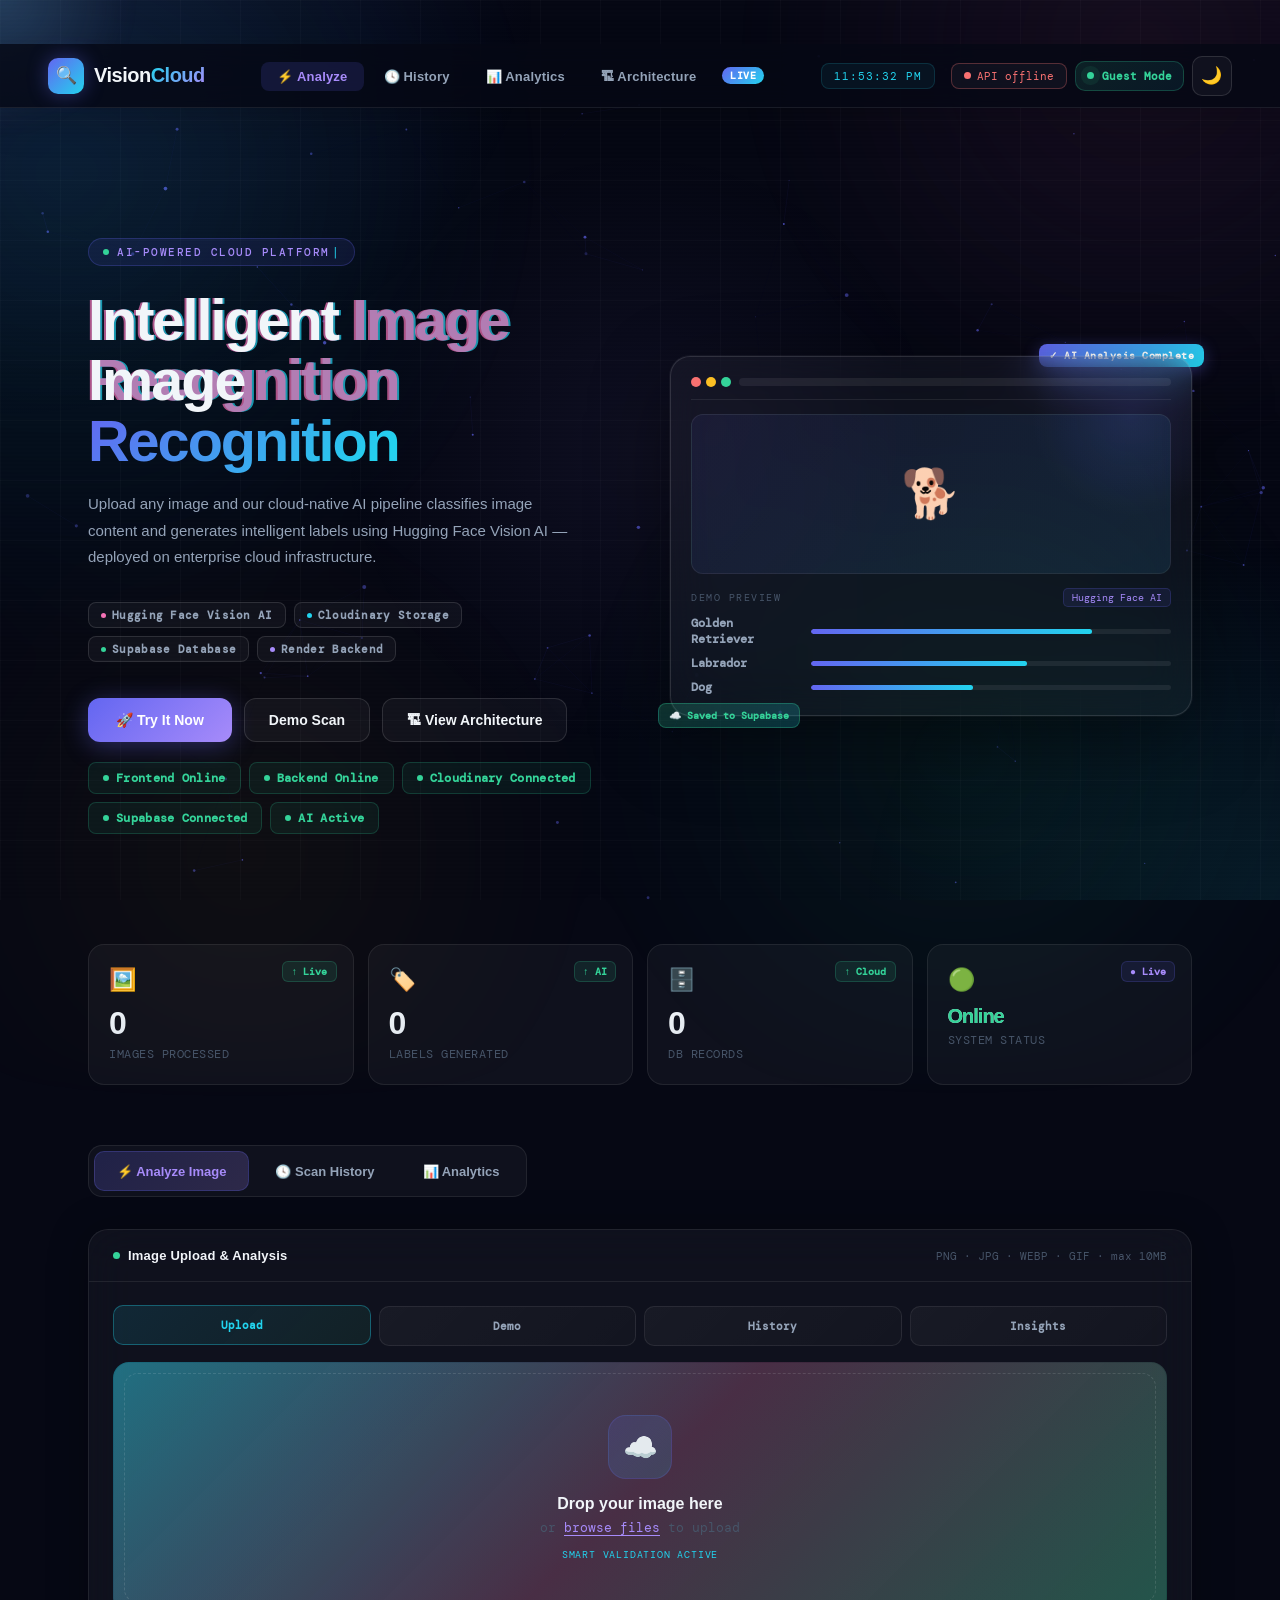
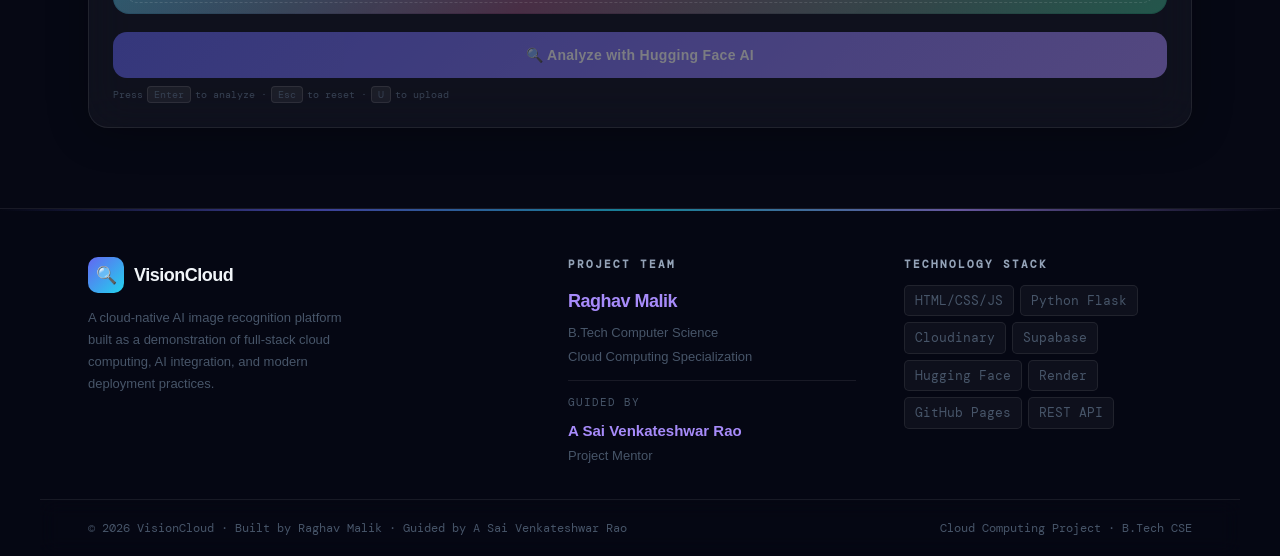
==== commit 70c7d2e0: "Fix script source reference in index.html" ====
--- a/index.html
+++ b/index.html
@@ -382,6 +382,6 @@
   <button onclick="window.location.href='architecture.html'" class="fab-item">🏗 Architecture</button>
 </div>
 
-<script src="script (7).js"></script>
+<script src="script.js"></script>
 </body>
 </html>
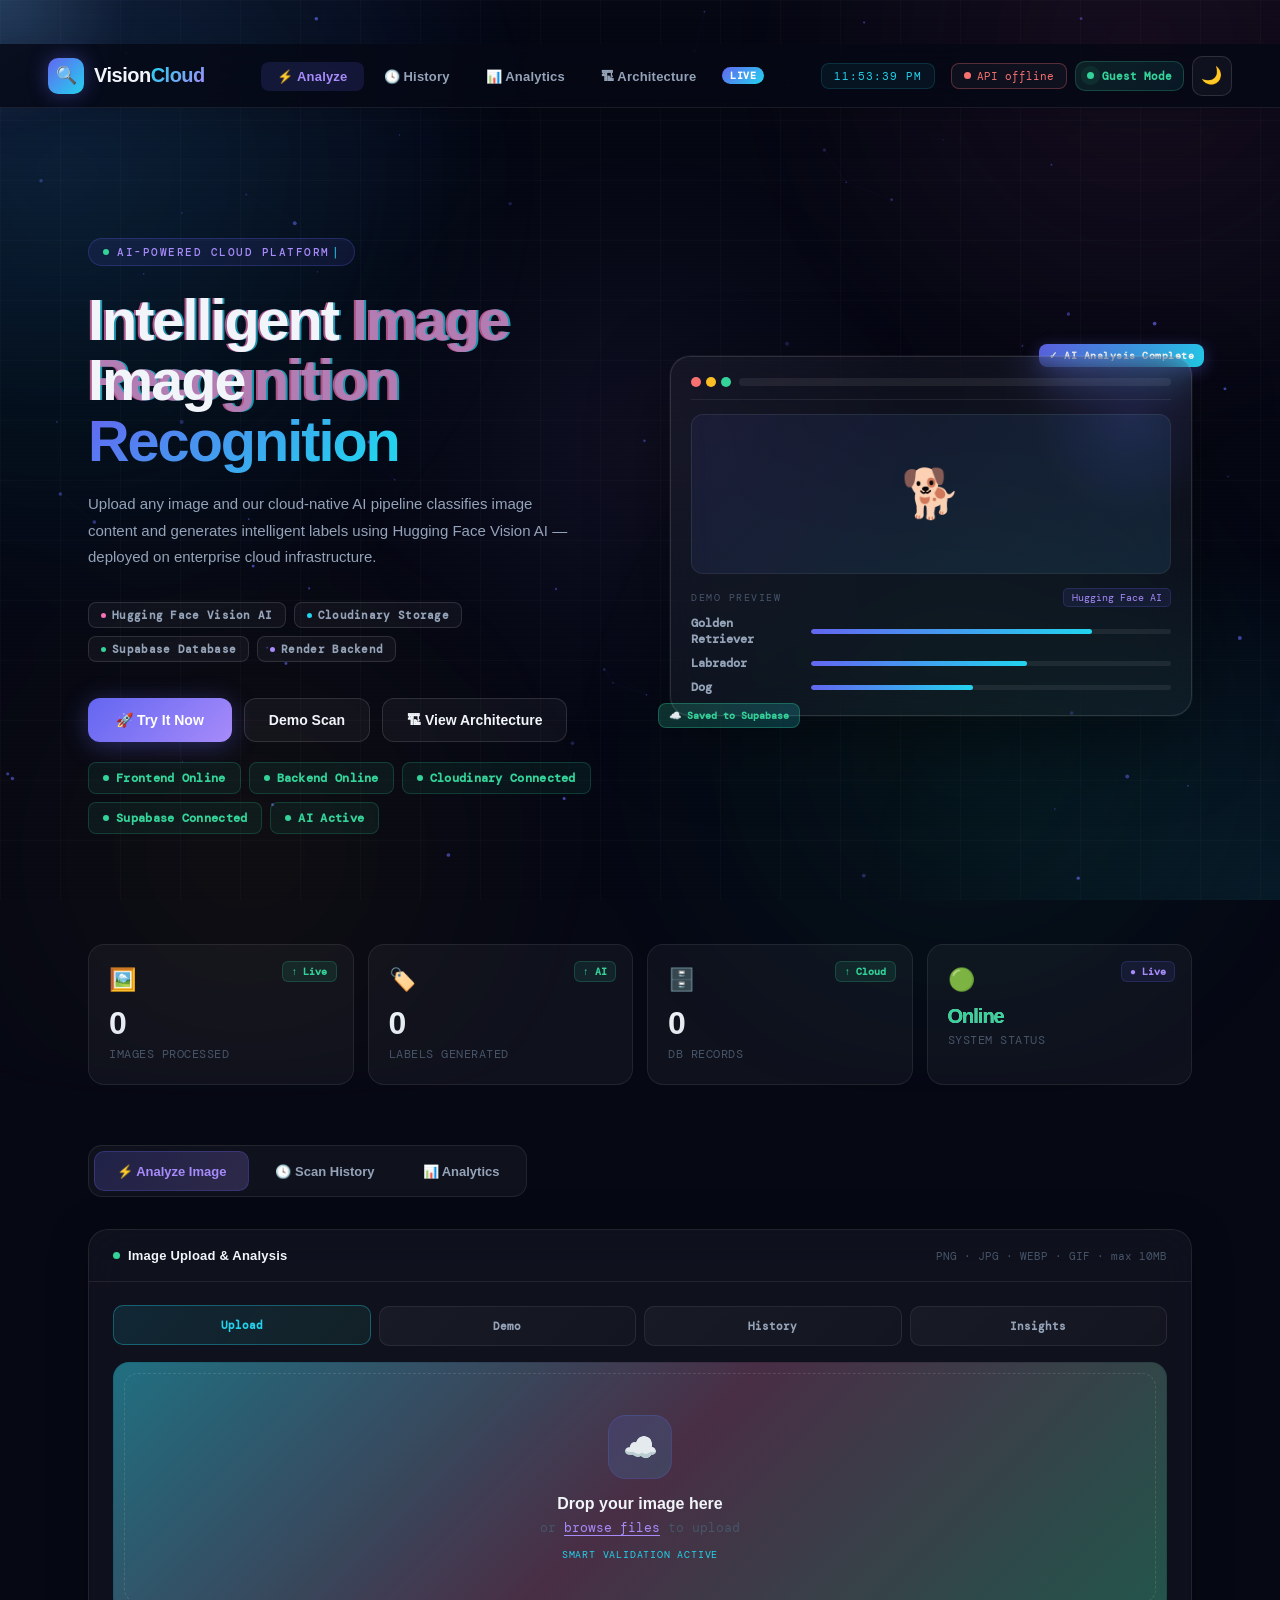
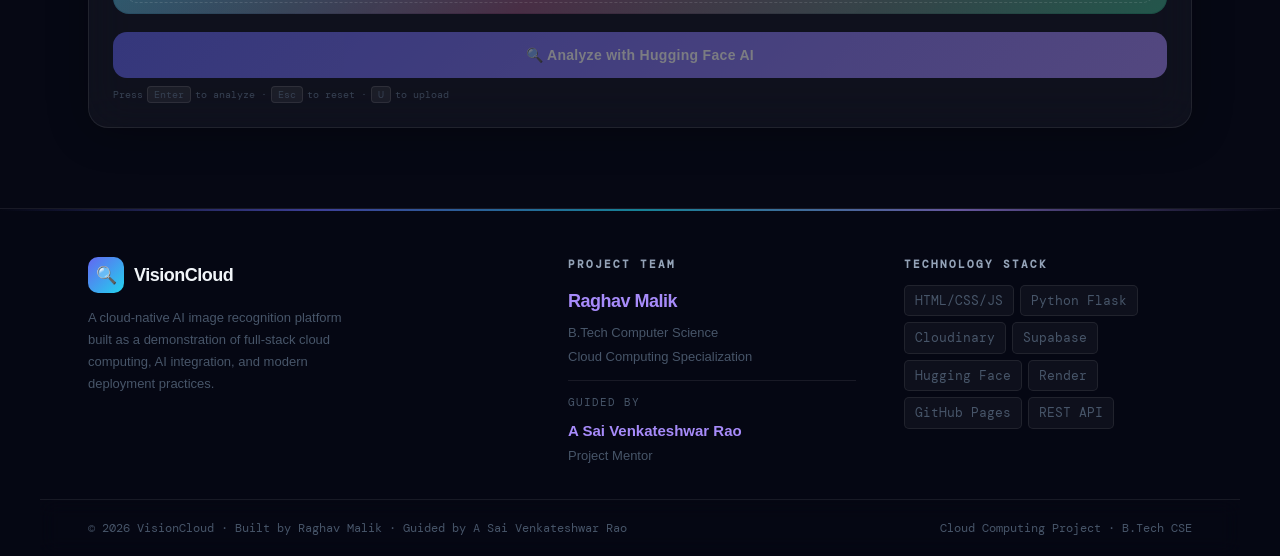
==== commit 7d02eb1f: "Update index.html" ====
--- a/index.html
+++ b/index.html
@@ -8,7 +8,7 @@
 <link rel="preconnect" href="https://fonts.gstatic.com" crossorigin/>
 <link href="https://fonts.googleapis.com/css2?family=Bricolage+Grotesque:wght@400;500;600;700;800&family=DM+Mono:wght@300;400;500&display=swap" rel="stylesheet" media="print" onload="this.media='all'"/>
 <noscript><link href="https://fonts.googleapis.com/css2?family=Bricolage+Grotesque:wght@400;500;600;700;800&family=DM+Mono:wght@300;400;500&display=swap" rel="stylesheet"/></noscript>
-<link rel="stylesheet" href="style (5).css"/>
+<link rel="stylesheet" href="style.css"/>
 </head>
 <body>
 <div class="page-transition" id="pageTransition"></div>
--- a/style.css
+++ b/style.css
@@ -0,0 +1,2612 @@
+:root {
+  --bg: #060814;
+  --bg2: #0c1022;
+  --surface: rgba(255,255,255,0.04);
+  --surface2: rgba(255,255,255,0.07);
+  --border: rgba(255,255,255,0.08);
+  --border2: rgba(255,255,255,0.12);
+  --accent: #6366f1;
+  --accent2: #22d3ee;
+  --accent3: #a78bfa;
+  --accent4: #34d399;
+  --pink: #f472b6;
+  --text: #f1f5f9;
+  --text2: #94a3b8;
+  --text3: #475569;
+  --glow: rgba(99,102,241,0.3);
+  --glow2: rgba(34,211,238,0.2);
+  --success: #34d399;
+  --warning: #fbbf24;
+  --danger: #f87171;
+}
+
+/* ══ LIGHT MODE ══ */
+[data-theme="light"] {
+  --bg: #f0f2ff;
+  --bg2: #e8ecff;
+  --surface: rgba(255,255,255,0.85);
+  --surface2: rgba(255,255,255,0.95);
+  --border: rgba(99,102,241,0.12);
+  --border2: rgba(99,102,241,0.2);
+  --text: #0f0f1a;
+  --text2: #4b5068;
+  --text3: #8890b0;
+  --glow: rgba(99,102,241,0.15);
+  --glow2: rgba(34,211,238,0.1);
+}
+[data-theme="light"] body { background: var(--bg); }
+[data-theme="light"] nav { background: rgba(240,242,255,0.92); }
+[data-theme="light"] footer { background: rgba(225,228,255,0.98); }
+[data-theme="light"] .mesh-bg {
+  background:
+    radial-gradient(ellipse 900px 700px at 0% 0%,rgba(99,102,241,0.07) 0%,transparent 60%),
+    radial-gradient(ellipse 700px 600px at 100% 100%,rgba(34,211,238,0.06) 0%,transparent 60%);
+}
+[data-theme="light"] .grid-overlay {
+  background-image:
+    linear-gradient(rgba(99,102,241,0.05) 1px,transparent 1px),
+    linear-gradient(90deg,rgba(99,102,241,0.05) 1px,transparent 1px);
+}
+[data-theme="light"] .hero-card-preview { box-shadow: 0 24px 80px rgba(99,102,241,0.1),0 0 0 1px rgba(99,102,241,0.08); }
+[data-theme="light"] .detected-text-box { background: rgba(99,102,241,0.03); }
+[data-theme="light"] .arch-node { background: rgba(255,255,255,0.7); }
+[data-theme="light"] .arch-split-node { background: rgba(255,255,255,0.7); }
+[data-theme="light"] .meta-item { background: rgba(99,102,241,0.03); }
+[data-theme="light"] .sort-select { background: white; }
+[data-theme="light"] .search-box { background: white; }
+[data-theme="light"] .filter-input { background: white; }
+[data-theme="light"] .modal-box { background: #eef0ff; }
+body,nav,.card,.stat-card,.result-card,.history-card,.highlight-card,.tech-card,
+footer,.modal-box,.arch-diagram,.arch-node,.drop-zone {
+  transition: background 0.3s ease, border-color 0.3s ease, color 0.3s ease, box-shadow 0.3s ease;
+}
+
+/* ══ THEME TOGGLE ══ */
+.theme-toggle {
+  width:40px;height:40px;
+  background:var(--surface);border:1px solid var(--border2);
+  border-radius:10px;cursor:pointer;
+  display:flex;align-items:center;justify-content:center;
+  font-size:17px;transition:all 0.25s;flex-shrink:0;margin-left:8px;
+}
+.theme-toggle:hover{background:var(--surface2);border-color:var(--accent);transform:rotate(20deg);}
+
+/* ══ SCROLL PROGRESS ══ */
+.scroll-progress{
+  position:fixed;top:0;left:0;height:3px;z-index:200;width:0%;
+  background:linear-gradient(90deg,var(--accent),var(--accent2),var(--accent3));
+  box-shadow:0 0 8px rgba(99,102,241,0.5);transition:width 0.1s linear;
+}
+
+/* ══ BACK TO TOP ══ */
+.back-to-top{
+  position:fixed;bottom:88px;right:24px;z-index:90;
+  width:44px;height:44px;
+  background:linear-gradient(135deg,var(--accent),var(--accent3));
+  border:none;border-radius:12px;color:white;font-size:18px;
+  cursor:pointer;display:flex;align-items:center;justify-content:center;
+  box-shadow:0 4px 20px rgba(99,102,241,0.4);
+  opacity:0;pointer-events:none;
+  transition:all 0.3s cubic-bezier(0.34,1.56,0.64,1);
+}
+.back-to-top.visible{opacity:1;pointer-events:all;}
+.back-to-top:hover{transform:translateY(-3px);box-shadow:0 8px 28px rgba(99,102,241,0.5);}
+
+/* ══ API STATUS ══ */
+.api-status{
+  display:flex;align-items:center;gap:6px;
+  font-family:'DM Mono',monospace;font-size:11px;
+  padding:5px 12px;border-radius:8px;
+  border:1px solid var(--border);background:var(--surface);
+  color:var(--text3);margin-left:8px;transition:all 0.3s;
+}
+.api-status-dot{width:7px;height:7px;border-radius:50%;background:var(--text3);transition:background 0.3s;}
+.api-status.online{border-color:rgba(52,211,153,0.3);color:var(--success);}
+.api-status.online .api-status-dot{background:var(--success);animation:pulse 2s infinite;}
+.api-status.offline{border-color:rgba(248,113,113,0.3);color:var(--danger);}
+.api-status.offline .api-status-dot{background:var(--danger);}
+.api-status.checking{border-color:rgba(251,191,36,0.3);color:var(--warning);}
+.api-status.checking .api-status-dot{background:var(--warning);}
+
+/* ══ TOAST ══ */
+.toast-container{
+  position:fixed;bottom:24px;right:24px;z-index:999;
+  display:flex;flex-direction:column;gap:8px;pointer-events:none;
+}
+.toast{
+  background:var(--bg2);border:1px solid var(--border2);
+  border-radius:12px;padding:12px 18px;
+  display:flex;align-items:center;gap:10px;
+  font-size:13px;font-weight:600;color:var(--text);
+  box-shadow:0 8px 32px rgba(0,0,0,0.3);
+  animation:toastIn 0.35s cubic-bezier(0.34,1.56,0.64,1) both;
+  pointer-events:all;min-width:240px;max-width:340px;
+  backdrop-filter:blur(16px);
+}
+.toast.out{animation:toastOut 0.3s ease forwards;}
+.toast-icon{font-size:18px;flex-shrink:0;}
+.toast-msg{flex:1;line-height:1.4;}
+.toast.success{border-color:rgba(52,211,153,0.3);}
+.toast.error{border-color:rgba(248,113,113,0.3);}
+.toast.info{border-color:rgba(99,102,241,0.3);}
+@keyframes toastIn{from{opacity:0;transform:translateX(60px) scale(0.9);}to{opacity:1;transform:translateX(0) scale(1);}}
+@keyframes toastOut{from{opacity:1;transform:translateX(0);}to{opacity:0;transform:translateX(60px);}}
+
+/* ══ COPY & SHARE BUTTONS ══ */
+.copy-btn{
+  background:var(--surface);border:1px solid var(--border2);
+  color:var(--text3);font-size:11px;padding:4px 10px;
+  border-radius:6px;cursor:pointer;font-family:'DM Mono',monospace;
+  transition:all 0.2s;white-space:nowrap;
+}
+.copy-btn:hover{background:rgba(99,102,241,0.1);color:var(--accent3);border-color:var(--accent);}
+.share-row{display:flex;gap:8px;margin-top:16px;flex-wrap:wrap;}
+.share-btn{
+  display:flex;align-items:center;gap:6px;
+  background:var(--surface);border:1px solid var(--border2);
+  color:var(--text2);font-size:12px;font-weight:600;
+  padding:8px 14px;border-radius:9px;cursor:pointer;
+  font-family:'Bricolage Grotesque',sans-serif;transition:all 0.2s;
+}
+.share-btn:hover{background:var(--surface2);border-color:var(--accent);color:var(--accent3);transform:translateY(-1px);}
+
+/* ══ KEYBOARD HINTS ══ */
+.kbd-hint{
+  display:inline-flex;align-items:center;gap:4px;
+  font-family:'DM Mono',monospace;font-size:10px;
+  color:var(--text3);opacity:0.7;
+}
+.kbd{
+  background:var(--surface2);border:1px solid var(--border2);
+  border-radius:4px;padding:1px 6px;font-size:10px;color:var(--text3);
+}
+
+/* ══ FULLSCREEN OVERLAY ══ */
+.fs-overlay{
+  display:none;position:fixed;inset:0;z-index:300;
+  background:rgba(0,0,0,0.95);backdrop-filter:blur(8px);
+  align-items:center;justify-content:center;cursor:zoom-out;
+}
+.fs-overlay.visible{display:flex;animation:fadeIn 0.2s ease;}
+.fs-overlay img{max-width:90vw;max-height:90vh;border-radius:12px;box-shadow:0 0 80px rgba(0,0,0,0.8);}
+.fs-close{position:absolute;top:20px;right:20px;color:white;font-size:28px;cursor:pointer;opacity:0.7;transition:opacity 0.2s;}
+.fs-close:hover{opacity:1;}
+
+*{margin:0;padding:0;box-sizing:border-box;}
+html{scroll-behavior:smooth;}
+body{
+  background:var(--bg);
+  color:var(--text);
+  font-family:'Bricolage Grotesque',sans-serif;
+  min-height:100vh;
+  overflow-x:hidden;
+}
+
+/* ── Mesh background ── */
+.mesh-bg{
+  position:fixed;inset:0;z-index:0;
+  background:
+    radial-gradient(ellipse 900px 700px at 0% 0%,rgba(99,102,241,0.12) 0%,transparent 60%),
+    radial-gradient(ellipse 700px 600px at 100% 100%,rgba(34,211,238,0.09) 0%,transparent 60%),
+    radial-gradient(ellipse 500px 500px at 50% 50%,rgba(167,139,250,0.06) 0%,transparent 60%);
+  pointer-events:none;
+  animation: meshDrift 25s ease-in-out infinite alternate;
+}
+
+/* ── Grid overlay ── */
+.grid-overlay{
+  position:fixed;inset:0;z-index:0;
+  background-image:
+    linear-gradient(rgba(255,255,255,0.025) 1px,transparent 1px),
+    linear-gradient(90deg,rgba(255,255,255,0.025) 1px,transparent 1px);
+  background-size:60px 60px;
+  pointer-events:none;
+}
+
+/* ── Navbar ── */
+nav{
+  position:sticky;top:0;z-index:100;
+  background:rgba(6,8,20,0.8);
+  backdrop-filter:blur(24px);
+  -webkit-backdrop-filter:blur(24px);
+  border-bottom:1px solid var(--border);
+  padding:0 48px;height:64px;
+  display:flex;align-items:center;justify-content:space-between;
+}
+.nav-logo{display:flex;align-items:center;gap:10px;text-decoration:none;}
+.nav-logo-icon{
+  width:36px;height:36px;
+  background:linear-gradient(135deg,var(--accent),var(--accent2));
+  border-radius:10px;
+  display:flex;align-items:center;justify-content:center;font-size:17px;
+  box-shadow:0 0 20px rgba(99,102,241,0.4);
+}
+.nav-logo-text{font-size:20px;font-weight:800;color:var(--text);letter-spacing:-0.5px;}
+.nav-logo-text span{
+  background:linear-gradient(135deg,var(--accent2),var(--accent3));
+  -webkit-background-clip:text;-webkit-text-fill-color:transparent;background-clip:text;
+}
+.nav-links{display:flex;align-items:center;gap:4px;list-style:none;}
+.nav-links a{
+  font-size:13px;font-weight:600;color:var(--text2);
+  text-decoration:none;padding:7px 16px;border-radius:8px;
+  transition:all 0.2s;letter-spacing:0.2px;
+}
+.nav-links a:hover,.nav-links a.active{background:rgba(99,102,241,0.15);color:var(--accent3);}
+.nav-badge{
+  background:linear-gradient(135deg,var(--accent),var(--accent2));
+  color:white;font-size:10px;font-weight:700;
+  padding:2px 8px;border-radius:20px;margin-left:6px;
+  font-family:'DM Mono',monospace;letter-spacing:0.5px;
+}
+
+/* ── Main wrapper ── */
+.main-wrap{position:relative;z-index:1;}
+
+/* ══════════════════════════════════════
+   HERO
+══════════════════════════════════════ */
+.hero{
+  padding:80px 48px 60px;
+  max-width:1200px;margin:0 auto;
+  display:grid;grid-template-columns:1fr 1fr;gap:60px;align-items:center;
+}
+.hero-left{animation:fadeUp 0.8s ease both;}
+.hero-badge{
+  display:inline-flex;align-items:center;gap:8px;
+  background:rgba(99,102,241,0.1);
+  border:1px solid rgba(99,102,241,0.25);
+  color:var(--accent3);
+  font-family:'DM Mono',monospace;font-size:11px;font-weight:500;
+  padding:6px 14px;border-radius:20px;margin-bottom:24px;
+  letter-spacing:1.5px;text-transform:uppercase;
+}
+.hero-badge-dot{
+  width:6px;height:6px;border-radius:50%;background:var(--success);
+  animation:pulse 2s infinite;
+}
+@keyframes pulse{0%,100%{opacity:1;box-shadow:0 0 0 0 rgba(52,211,153,0.4);}50%{opacity:0.7;box-shadow:0 0 0 6px rgba(52,211,153,0);}}
+.hero h1{
+  font-size:clamp(38px,4.5vw,60px);font-weight:800;
+  line-height:1.05;letter-spacing:-2px;margin-bottom:20px;
+}
+.hero h1 .line1{color:var(--text);}
+.hero h1 .line2{
+  background:linear-gradient(135deg,var(--accent),var(--accent2),var(--accent3));
+  -webkit-background-clip:text;-webkit-text-fill-color:transparent;background-clip:text;
+  background-size:200%;animation:gradShift 4s ease infinite;
+}
+@keyframes gradShift{0%{background-position:0% 50%;}50%{background-position:100% 50%;}100%{background-position:0% 50%;}}
+.hero-desc{
+  font-size:15px;color:var(--text2);line-height:1.75;margin-bottom:32px;max-width:480px;
+}
+.hero-pills{display:flex;flex-wrap:wrap;gap:8px;margin-bottom:36px;}
+.hero-pill{
+  display:flex;align-items:center;gap:6px;
+  background:var(--surface);border:1px solid var(--border2);
+  color:var(--text2);font-size:11px;font-weight:600;
+  padding:5px 12px;border-radius:8px;
+  font-family:'DM Mono',monospace;letter-spacing:0.3px;
+  transition:all 0.2s;
+}
+.hero-pill:hover{background:var(--surface2);border-color:var(--accent);color:var(--accent3);}
+.hero-pill .pill-dot{width:5px;height:5px;border-radius:50%;}
+.hero-cta{display:flex;gap:12px;}
+.btn-primary{
+  padding:13px 28px;
+  background:linear-gradient(135deg,var(--accent),var(--accent3));
+  border:none;border-radius:12px;color:white;
+  font-family:'Bricolage Grotesque',sans-serif;font-size:14px;font-weight:700;
+  cursor:pointer;transition:all 0.25s;
+  display:flex;align-items:center;gap:8px;
+  box-shadow:0 4px 24px rgba(99,102,241,0.35);
+  position:relative;overflow:hidden;
+}
+.btn-primary::before{
+  content:'';position:absolute;inset:0;
+  background:linear-gradient(135deg,var(--accent2),var(--accent));
+  opacity:0;transition:opacity 0.3s;
+}
+.btn-primary:hover::before{opacity:1;}
+.btn-primary:hover{transform:translateY(-2px);box-shadow:0 8px 32px rgba(99,102,241,0.5);}
+.btn-primary span{position:relative;z-index:1;}
+.btn-secondary{
+  padding:13px 24px;
+  background:var(--surface);border:1px solid var(--border2);
+  border-radius:12px;color:var(--text);
+  font-family:'Bricolage Grotesque',sans-serif;font-size:14px;font-weight:600;
+  cursor:pointer;transition:all 0.2s;
+  display:flex;align-items:center;gap:8px;
+}
+.btn-secondary:hover{background:var(--surface2);border-color:var(--border2);}
+
+/* Hero right — floating card preview */
+.hero-right{
+  animation:fadeUp 0.8s 0.15s ease both;
+  position:relative;
+}
+.hero-card-preview{
+  background:var(--surface);
+  border:1px solid var(--border2);
+  border-radius:20px;
+  padding:20px;
+  box-shadow:0 24px 80px rgba(0,0,0,0.4),0 0 0 1px rgba(255,255,255,0.05);
+  position:relative;overflow:hidden;
+}
+.hero-card-preview::before{
+  content:'';position:absolute;
+  top:-40px;right:-40px;width:200px;height:200px;
+  background:radial-gradient(circle,rgba(99,102,241,0.15),transparent 70%);
+  pointer-events:none;
+}
+.preview-top{
+  display:flex;align-items:center;gap:8px;margin-bottom:14px;
+  padding-bottom:12px;border-bottom:1px solid var(--border);
+}
+.preview-dots{display:flex;gap:5px;}
+.preview-dot{width:10px;height:10px;border-radius:50%;}
+.preview-title-bar{flex:1;background:var(--surface2);height:8px;border-radius:4px;}
+.preview-img-box{
+  background:linear-gradient(135deg,rgba(99,102,241,0.08),rgba(34,211,238,0.08));
+  border:1px solid var(--border);border-radius:12px;
+  height:160px;display:flex;align-items:center;justify-content:center;
+  font-size:48px;margin-bottom:14px;
+  position:relative;overflow:hidden;
+}
+.preview-img-box::after{
+  content:'';position:absolute;inset:0;
+  background:linear-gradient(135deg,transparent,rgba(99,102,241,0.04));
+}
+.preview-labels{display:flex;flex-direction:column;gap:8px;}
+.preview-label-row{display:flex;align-items:center;gap:10px;}
+.preview-label-name{font-size:12px;font-weight:600;color:var(--text2);width:110px;font-family:'DM Mono',monospace;}
+.preview-label-bar-wrap{flex:1;height:5px;background:var(--surface2);border-radius:99px;overflow:hidden;}
+.preview-label-bar{height:100%;border-radius:99px;background:linear-gradient(90deg,var(--accent),var(--accent2));}
+.preview-label-pct{font-size:11px;color:var(--text3);font-family:'DM Mono',monospace;width:30px;text-align:right;}
+.preview-float-1{
+  position:absolute;top:-12px;right:-12px;
+  background:linear-gradient(135deg,var(--accent),var(--accent2));
+  color:white;font-size:10px;font-weight:700;
+  padding:5px 10px;border-radius:8px;
+  font-family:'DM Mono',monospace;letter-spacing:0.5px;
+  box-shadow:0 4px 16px rgba(99,102,241,0.4);
+  animation:float 3s ease-in-out infinite;
+}
+.preview-float-2{
+  position:absolute;bottom:-12px;left:-12px;
+  background:linear-gradient(135deg,rgba(52,211,153,0.2),rgba(34,211,238,0.2));
+  border:1px solid rgba(52,211,153,0.3);
+  color:var(--success);font-size:10px;font-weight:700;
+  padding:5px 10px;border-radius:8px;
+  font-family:'DM Mono',monospace;
+  animation:float 3s 1.5s ease-in-out infinite;
+}
+@keyframes float{
+  0%,100%{transform:translateY(0) rotate(0deg);}
+  25%{transform:translateY(-6px) rotate(1deg);}
+  50%{transform:translateY(-8px) rotate(0deg);}
+  75%{transform:translateY(-4px) rotate(-1deg);}
+}
+
+/* ══════════════════════════════════════
+   STATS DASHBOARD
+══════════════════════════════════════ */
+.stats-section{
+  max-width:1200px;margin:0 auto;padding:0 48px 60px;
+  animation:fadeUp 0.7s 0.2s ease both;
+}
+.stats-grid{
+  display:grid;grid-template-columns:repeat(4,1fr);gap:14px;
+}
+.stat-card{
+  background:var(--surface);
+  border:1px solid var(--border);
+  border-radius:16px;padding:22px 20px;
+  position:relative;overflow:hidden;
+  transition:all 0.25s;
+  cursor:default;
+}
+.stat-card::before{
+  content:'';position:absolute;top:0;left:0;right:0;height:2px;
+  background:linear-gradient(90deg,var(--accent),var(--accent2));
+  opacity:0;transition:opacity 0.3s;
+}
+.stat-card:hover{background:var(--surface2);border-color:var(--border2);transform:translateY(-2px) scale(1.02);box-shadow:0 8px 32px rgba(99,102,241,0.15);}
+.stat-card:hover::before{opacity:1;}
+.stat-icon{font-size:22px;margin-bottom:12px;}
+.stat-value{
+  font-size:32px;font-weight:800;
+  background:linear-gradient(135deg,var(--text),var(--text2));
+  -webkit-background-clip:text;-webkit-text-fill-color:transparent;background-clip:text;
+  margin-bottom:4px;letter-spacing:-1px;
+}
+.stat-label{font-size:12px;color:var(--text3);font-family:'DM Mono',monospace;letter-spacing:0.5px;text-transform:uppercase;}
+.stat-badge{
+  position:absolute;top:16px;right:16px;
+  font-size:10px;font-weight:700;padding:3px 8px;border-radius:6px;
+  font-family:'DM Mono',monospace;
+}
+.stat-badge.up{background:rgba(52,211,153,0.1);color:var(--success);border:1px solid rgba(52,211,153,0.2);}
+.stat-badge.live{background:rgba(99,102,241,0.1);color:var(--accent3);border:1px solid rgba(99,102,241,0.2);}
+
+/* ══════════════════════════════════════
+   TABS
+══════════════════════════════════════ */
+.tabs-wrap{
+  max-width:1200px;margin:0 auto;padding:0 48px;
+}
+.tabs{
+  display:flex;gap:4px;
+  background:var(--surface);
+  border:1px solid var(--border);
+  border-radius:14px;padding:5px;
+  width:fit-content;margin-bottom:32px;
+}
+.tab{
+  padding:9px 22px;border-radius:10px;
+  font-size:13px;font-weight:700;
+  cursor:pointer;transition:all 0.2s;
+  color:var(--text2);border:none;background:none;
+  font-family:'Bricolage Grotesque',sans-serif;
+  display:flex;align-items:center;gap:7px;
+}
+.tab.active{
+  background:linear-gradient(135deg,rgba(99,102,241,0.2),rgba(167,139,250,0.2));
+  color:var(--accent3);
+  border:1px solid rgba(99,102,241,0.25);
+}
+
+/* ══════════════════════════════════════
+   UPLOAD CARD
+══════════════════════════════════════ */
+.content-wrap{max-width:1200px;margin:0 auto;padding:0 48px 80px;}
+.tab-content{display:none;}
+.tab-content.active{display:block;animation:fadeUp 0.35s ease;}
+
+.card{
+  background:var(--surface);
+  border:1px solid var(--border);
+  border-radius:20px;overflow:hidden;
+  box-shadow:0 4px 40px rgba(0,0,0,0.3);
+}
+.card-header{
+  padding:18px 24px;border-bottom:1px solid var(--border);
+  display:flex;align-items:center;justify-content:space-between;
+}
+.card-title{
+  font-size:13px;font-weight:700;color:var(--text);
+  display:flex;align-items:center;gap:8px;letter-spacing:0.2px;
+}
+.card-title .dot{width:7px;height:7px;border-radius:50%;background:var(--success);animation:pulse 2s infinite;}
+.card-body{padding:24px;}
+
+/* Drop zone */
+.drop-zone{
+  border:2px dashed rgba(99,102,241,0.2);
+  border-radius:16px;padding:52px 24px;
+  text-align:center;cursor:pointer;
+  transition:all 0.25s;
+  background:rgba(99,102,241,0.02);
+  position:relative;overflow:hidden;
+}
+.drop-zone:hover,.drop-zone.dragover{
+  border-color:var(--accent);
+  background:rgba(99,102,241,0.05);
+  transform:translateY(-2px);
+  box-shadow:0 8px 32px var(--glow);
+}
+.drop-icon{
+  width:64px;height:64px;
+  background:linear-gradient(135deg,rgba(99,102,241,0.15),rgba(34,211,238,0.15));
+  border-radius:18px;border:1px solid rgba(99,102,241,0.2);
+  display:flex;align-items:center;justify-content:center;
+  font-size:28px;margin:0 auto 16px;transition:transform 0.3s;
+}
+.drop-zone:hover .drop-icon{transform:scale(1.1) rotate(8deg);}
+.drop-title{font-size:16px;font-weight:700;color:var(--text);margin-bottom:6px;}
+.drop-sub{font-size:13px;color:var(--text3);font-family:'DM Mono',monospace;}
+.drop-sub span{color:var(--accent3);cursor:pointer;text-decoration:underline;text-underline-offset:3px;}
+#fileInput{display:none;}
+
+/* Preview */
+.preview-wrap{display:none;margin-top:18px;border-radius:14px;overflow:hidden;border:1px solid var(--border);position:relative;}
+.preview-wrap.visible{display:block;animation:fadeUp 0.4s ease;}
+#preview-img{width:100%;max-height:280px;object-fit:cover;display:block;}
+.preview-overlay{
+  position:absolute;bottom:0;left:0;right:0;
+  background:linear-gradient(transparent,rgba(6,8,20,0.85));
+  padding:20px 16px 14px;
+  display:flex;align-items:flex-end;justify-content:space-between;
+}
+.preview-filename{font-family:'DM Mono',monospace;font-size:11px;color:rgba(255,255,255,0.85);font-weight:500;}
+.btn-remove{
+  background:rgba(255,255,255,0.1);border:1px solid rgba(255,255,255,0.15);
+  color:white;font-size:11px;padding:4px 12px;border-radius:6px;
+  cursor:pointer;backdrop-filter:blur(10px);
+  font-family:'Bricolage Grotesque',sans-serif;font-weight:600;transition:all 0.2s;
+}
+.btn-remove:hover{background:rgba(248,113,113,0.3);}
+
+/* Analyze btn */
+.btn-analyze{
+  width:100%;margin-top:18px;padding:15px;
+  background:linear-gradient(135deg,var(--accent),var(--accent3));
+  border:none;border-radius:14px;color:white;
+  font-family:'Bricolage Grotesque',sans-serif;font-size:14px;font-weight:700;
+  cursor:pointer;transition:all 0.25s;
+  display:flex;align-items:center;justify-content:center;gap:10px;
+  position:relative;overflow:hidden;letter-spacing:0.3px;
+  box-shadow:0 4px 24px rgba(99,102,241,0.3);
+}
+.btn-analyze::before{
+  content:'';position:absolute;inset:0;
+  background:linear-gradient(135deg,var(--accent2),var(--accent));
+  opacity:0;transition:opacity 0.3s;
+}
+.btn-analyze:hover::before{opacity:1;}
+.btn-analyze:hover{transform:translateY(-2px);box-shadow:0 8px 36px rgba(99,102,241,0.5);}
+.btn-analyze:disabled{opacity:0.45;cursor:not-allowed;transform:none;box-shadow:none;}
+.btn-analyze span{position:relative;z-index:1;}
+
+/* Error */
+.error-box{
+  background:rgba(248,113,113,0.07);border:1px solid rgba(248,113,113,0.2);
+  border-radius:10px;padding:13px 16px;color:var(--danger);
+  font-size:13px;font-weight:600;margin-top:14px;display:none;
+}
+.error-box.visible{display:block;animation:fadeUp 0.3s ease;}
+
+/* Loading */
+.loading-wrap{display:none;padding:44px;text-align:center;}
+.loading-wrap.visible{display:block;animation:fadeUp 0.3s ease;}
+.spinner-ring{
+  width:56px;height:56px;
+  border:3px solid rgba(99,102,241,0.15);
+  border-top-color:var(--accent);
+  border-radius:50%;animation:spin 0.85s linear infinite;
+  margin:0 auto 18px;
+}
+@keyframes spin{to{transform:rotate(360deg);}}
+.loading-steps{display:flex;justify-content:center;gap:32px;margin-top:24px;}
+.loading-step{display:flex;flex-direction:column;align-items:center;gap:7px;font-size:11px;font-family:'DM Mono',monospace;color:var(--text3);transition:color 0.3s;}
+.loading-step.active{color:var(--accent3);}
+.loading-step.done{color:var(--success);}
+.step-icon{
+  width:36px;height:36px;border-radius:10px;
+  background:var(--surface);border:1px solid var(--border);
+  display:flex;align-items:center;justify-content:center;font-size:16px;transition:all 0.3s;
+}
+.loading-step.active .step-icon{background:rgba(99,102,241,0.15);border-color:var(--accent);}
+.loading-step.done .step-icon{background:rgba(52,211,153,0.1);border-color:var(--success);}
+
+/* ══════════════════════════════════════
+   RESULTS
+══════════════════════════════════════ */
+.results-wrap{display:none;margin-top:24px;}
+.results-wrap.visible{display:block;animation:fadeUp 0.5s ease;}
+
+.success-banner{
+  background:linear-gradient(135deg,rgba(52,211,153,0.08),rgba(34,211,238,0.08));
+  border:1px solid rgba(52,211,153,0.2);
+  border-radius:12px;padding:13px 18px;
+  display:flex;align-items:center;gap:10px;
+  margin-bottom:16px;font-size:13px;color:var(--success);font-weight:600;
+}
+.image-link-row{
+  display:flex;align-items:center;gap:10px;
+  background:var(--surface);border:1px solid var(--border);
+  border-radius:10px;padding:10px 14px;margin-bottom:20px;
+}
+.image-link-row a{
+  font-family:'DM Mono',monospace;font-size:11px;color:var(--accent3);
+  text-decoration:none;flex:1;overflow:hidden;text-overflow:ellipsis;white-space:nowrap;
+}
+.image-link-row a:hover{text-decoration:underline;}
+
+.results-grid{display:grid;grid-template-columns:1fr 1fr;gap:16px;}
+.result-card{
+  background:var(--surface);border:1px solid var(--border);
+  border-radius:16px;padding:20px;transition:all 0.2s;
+}
+.result-card:hover{background:var(--surface2);border-color:var(--border2);box-shadow:0 4px 24px rgba(99,102,241,0.1);}
+.result-card.full-width{grid-column:1/-1;}
+.result-card-title{
+  font-size:10px;font-weight:700;color:var(--text3);
+  letter-spacing:2px;text-transform:uppercase;
+  font-family:'DM Mono',monospace;margin-bottom:14px;
+  display:flex;align-items:center;gap:7px;
+}
+
+/* ── Label chips (replaces bar/score layout) ── */
+.label-chips{display:flex;flex-wrap:wrap;gap:10px;padding:4px 0;}
+.label-chip{
+  display:flex;align-items:center;gap:9px;
+  background:linear-gradient(135deg,rgba(99,102,241,0.1),rgba(167,139,250,0.1));
+  border:1px solid rgba(99,102,241,0.25);
+  border-radius:14px;padding:10px 18px;
+  font-size:13px;font-weight:700;color:var(--text);
+  text-transform:capitalize;cursor:default;
+  transition:all 0.25s;position:relative;overflow:hidden;
+}
+.label-chip::before{
+  content:'';position:absolute;inset:0;
+  background:linear-gradient(135deg,rgba(99,102,241,0.18),rgba(34,211,238,0.12));
+  opacity:0;transition:opacity 0.3s;
+}
+.label-chip:hover{
+  border-color:var(--accent);
+  transform:translateY(-3px) scale(1.02);
+  box-shadow:0 8px 24px rgba(99,102,241,0.25);
+}
+.label-chip:hover::before{opacity:1;}
+.label-chip-icon{font-size:18px;position:relative;z-index:1;}
+.label-chip-text{position:relative;z-index:1;letter-spacing:0.2px;}
+.label-chip-num{
+  position:relative;z-index:1;
+  background:rgba(99,102,241,0.2);
+  color:var(--accent3);
+  font-family:'DM Mono',monospace;font-size:10px;font-weight:700;
+  padding:2px 7px;border-radius:6px;margin-left:4px;
+}
+
+/* ── Summary card ── */
+.summary-card{
+  background:linear-gradient(135deg,rgba(99,102,241,0.08),rgba(34,211,238,0.06));
+  border:1px solid rgba(99,102,241,0.2);
+  border-radius:18px;padding:22px 24px;margin-bottom:18px;
+  display:grid;grid-template-columns:repeat(4,1fr);gap:0;
+}
+.summary-item{
+  display:flex;flex-direction:column;align-items:center;text-align:center;
+  padding:0 12px;position:relative;
+}
+.summary-item+.summary-item::before{
+  content:'';position:absolute;left:0;top:10%;height:80%;
+  width:1px;background:rgba(255,255,255,0.08);
+}
+.summary-icon{font-size:24px;margin-bottom:8px;}
+.summary-label{font-size:10px;color:var(--text3);font-family:'DM Mono',monospace;letter-spacing:1.5px;text-transform:uppercase;margin-bottom:5px;}
+.summary-value{font-size:15px;font-weight:800;color:var(--text);letter-spacing:-0.3px;}
+.summary-value.success{color:var(--success);}
+.summary-value.accent{color:var(--accent3);}
+
+/* ── Analyzed image preview ── */
+.analyzed-img-card{
+  border-radius:16px;overflow:hidden;
+  border:1px solid rgba(99,102,241,0.2);
+  box-shadow:0 0 0 1px rgba(99,102,241,0.08),0 16px 48px rgba(0,0,0,0.4);
+  position:relative;margin-bottom:0;
+  transition:all 0.35s;cursor:zoom-in;
+}
+.analyzed-img-card:hover{
+  transform:scale(1.015);
+  box-shadow:0 0 0 2px var(--accent),0 20px 60px rgba(99,102,241,0.3);
+}
+.analyzed-img-card img{width:100%;max-height:320px;object-fit:cover;display:block;}
+.analyzed-img-overlay{
+  position:absolute;bottom:0;left:0;right:0;
+  background:linear-gradient(transparent,rgba(6,8,20,0.9));
+  padding:28px 16px 14px;
+  display:flex;align-items:flex-end;justify-content:space-between;
+}
+.analyzed-img-label{font-family:'DM Mono',monospace;font-size:11px;color:rgba(255,255,255,0.8);font-weight:500;}
+
+/* ── Cloud info cards (replaces metadata) ── */
+.cloud-info-grid{display:grid;grid-template-columns:repeat(2,1fr);gap:10px;}
+.cloud-info-card{
+  background:rgba(0,0,0,0.2);border:1px solid var(--border);
+  border-radius:12px;padding:14px 16px;
+  display:flex;align-items:center;gap:12px;
+  transition:all 0.2s;
+}
+.cloud-info-card:hover{background:rgba(0,0,0,0.3);border-color:var(--border2);}
+.cloud-info-icon{font-size:22px;flex-shrink:0;}
+.cloud-info-body{}
+.cloud-info-label{font-size:10px;color:var(--text3);font-family:'DM Mono',monospace;letter-spacing:1px;text-transform:uppercase;margin-bottom:3px;}
+.cloud-info-value{font-size:14px;font-weight:700;color:var(--text);}
+.cloud-info-dot{display:inline-block;width:6px;height:6px;border-radius:50%;background:var(--success);margin-right:6px;animation:pulse 2s infinite;}
+
+/* Objects */
+.objects-wrap{display:flex;flex-wrap:wrap;gap:7px;}
+.object-tag{
+  background:rgba(99,102,241,0.1);border:1px solid rgba(99,102,241,0.2);
+  color:var(--accent3);font-size:12px;font-weight:600;
+  padding:5px 12px;border-radius:8px;
+  display:flex;align-items:center;gap:6px;
+  font-family:'DM Mono',monospace;
+}
+.object-tag .score{background:var(--accent);color:white;font-size:9px;padding:1px 6px;border-radius:4px;}
+
+/* Colors */
+.colors-wrap{display:flex;gap:10px;flex-wrap:wrap;}
+.color-chip-item{display:flex;flex-direction:column;align-items:center;gap:5px;}
+.color-swatch{width:44px;height:44px;border-radius:12px;border:2px solid rgba(255,255,255,0.1);box-shadow:0 2px 12px rgba(0,0,0,0.3);}
+.color-hex{font-family:'DM Mono',monospace;font-size:10px;color:var(--text3);}
+
+/* Detected text */
+.detected-text-box{
+  background:rgba(0,0,0,0.3);border:1px solid var(--border);
+  border-radius:10px;padding:14px;
+  font-family:'DM Mono',monospace;font-size:13px;color:var(--text);
+  white-space:pre-wrap;line-height:1.6;max-height:120px;overflow-y:auto;
+}
+
+/* ── Deployment status badges ── */
+.deploy-badges{display:flex;flex-wrap:wrap;gap:8px;margin:20px 0 0;}
+.deploy-badge{
+  display:flex;align-items:center;gap:7px;
+  background:rgba(52,211,153,0.07);
+  border:1px solid rgba(52,211,153,0.2);
+  border-radius:8px;padding:7px 14px;
+  font-size:12px;font-weight:700;color:var(--success);
+  font-family:'DM Mono',monospace;letter-spacing:0.3px;
+  transition:all 0.2s;
+}
+.deploy-badge:hover{background:rgba(52,211,153,0.12);transform:translateY(-1px);}
+.deploy-badge-dot{width:6px;height:6px;border-radius:50%;background:var(--success);animation:pulse 2s infinite;}
+
+/* ── Model info section ── */
+.model-section{max-width:1200px;margin:0 auto;padding:0 48px 80px;}
+.model-grid{display:grid;grid-template-columns:repeat(4,1fr);gap:14px;margin-top:28px;}
+.model-card{
+  background:var(--surface);border:1px solid var(--border);
+  border-radius:16px;padding:22px 18px;
+  transition:all 0.25s;position:relative;overflow:hidden;
+}
+.model-card::after{
+  content:'';position:absolute;bottom:0;left:0;right:0;height:2px;
+  background:linear-gradient(90deg,var(--accent),var(--accent2));
+  transform:scaleX(0);transform-origin:left;transition:transform 0.3s;
+}
+.model-card:hover{background:var(--surface2);transform:translateY(-3px);box-shadow:0 8px 32px rgba(99,102,241,0.12);}
+.model-card:hover::after{transform:scaleX(1);}
+.model-card-icon{font-size:26px;margin-bottom:12px;}
+.model-card-label{font-size:10px;color:var(--text3);font-family:'DM Mono',monospace;letter-spacing:1.5px;text-transform:uppercase;margin-bottom:6px;}
+.model-card-value{font-size:14px;font-weight:700;color:var(--text);word-break:break-all;}
+.model-card-badge{
+  margin-top:10px;display:inline-block;
+  background:rgba(99,102,241,0.1);border:1px solid rgba(99,102,241,0.2);
+  color:var(--accent3);font-size:10px;font-weight:700;
+  padding:3px 10px;border-radius:6px;font-family:'DM Mono',monospace;
+}
+
+/* ── Problem statement section ── */
+.problem-section{max-width:1200px;margin:0 auto;padding:0 48px 80px;}
+.problem-grid{display:grid;grid-template-columns:1fr 1fr;gap:24px;margin-top:28px;}
+.problem-card{
+  background:var(--surface);border:1px solid var(--border);
+  border-radius:20px;padding:32px 28px;position:relative;overflow:hidden;
+}
+.problem-card::before{
+  content:'';position:absolute;top:-60px;right:-60px;
+  width:160px;height:160px;border-radius:50%;
+  pointer-events:none;
+}
+.problem-card.problem::before{background:radial-gradient(circle,rgba(248,113,113,0.08),transparent 70%);}
+.problem-card.solution::before{background:radial-gradient(circle,rgba(52,211,153,0.08),transparent 70%);}
+.problem-card-icon{font-size:32px;margin-bottom:16px;}
+.problem-card-type{
+  font-size:10px;font-weight:700;letter-spacing:2px;text-transform:uppercase;
+  font-family:'DM Mono',monospace;margin-bottom:10px;
+}
+.problem-card.problem .problem-card-type{color:var(--danger);}
+.problem-card.solution .problem-card-type{color:var(--success);}
+.problem-card-title{font-size:20px;font-weight:800;color:var(--text);margin-bottom:12px;letter-spacing:-0.5px;}
+.problem-card-text{font-size:14px;color:var(--text2);line-height:1.75;}
+
+/* Meta (kept for history modal compatibility) */
+.meta-grid{display:grid;grid-template-columns:repeat(3,1fr);gap:10px;}
+.meta-item{background:rgba(0,0,0,0.2);border:1px solid var(--border);border-radius:10px;padding:12px 14px;}
+.meta-label{font-size:10px;color:var(--text3);font-family:'DM Mono',monospace;letter-spacing:1px;text-transform:uppercase;margin-bottom:5px;}
+.meta-value{font-size:15px;font-weight:700;color:var(--text);}
+
+/* ══════════════════════════════════════
+   HISTORY
+══════════════════════════════════════ */
+.history-toolbar{
+  display:flex;align-items:center;gap:10px;margin-bottom:20px;flex-wrap:wrap;
+}
+.search-box{
+  flex:1;min-width:200px;
+  background:var(--surface);border:1px solid var(--border);
+  border-radius:10px;padding:9px 14px;
+  color:var(--text);font-family:'DM Mono',monospace;font-size:13px;
+  outline:none;transition:border-color 0.2s;
+}
+.search-box::placeholder{color:var(--text3);}
+.search-box:focus{border-color:var(--accent);}
+.sort-select{
+  background:var(--surface);border:1px solid var(--border);
+  border-radius:10px;padding:9px 14px;
+  color:var(--text2);font-family:'DM Mono',monospace;font-size:12px;
+  outline:none;cursor:pointer;
+}
+.sort-select option{background:var(--bg2);}
+.filter-input{
+  background:var(--surface);border:1px solid var(--border);
+  border-radius:10px;padding:9px 14px;
+  color:var(--text);font-family:'DM Mono',monospace;font-size:12px;
+  outline:none;width:160px;transition:border-color 0.2s;
+}
+.filter-input::placeholder{color:var(--text3);}
+.filter-input:focus{border-color:var(--accent);}
+
+.history-grid{display:grid;grid-template-columns:repeat(auto-fill,minmax(280px,1fr));gap:14px;}
+.history-card{
+  background:var(--surface);border:1px solid var(--border);
+  border-radius:18px;overflow:hidden;
+  transition:all 0.3s;cursor:pointer;
+  box-shadow:0 2px 12px rgba(0,0,0,0.2);
+}
+.history-card:hover{
+  transform:translateY(-6px);
+  box-shadow:0 16px 48px rgba(99,102,241,0.2);
+  border-color:rgba(99,102,241,0.35);
+}
+.history-img-wrap{position:relative;overflow:hidden;}
+.history-img{width:100%;height:180px;object-fit:cover;display:block;transition:transform 0.4s ease;}
+.history-card:hover .history-img{transform:scale(1.05);}
+.history-img-badge{
+  position:absolute;top:10px;right:10px;
+  background:rgba(6,8,20,0.75);backdrop-filter:blur(8px);
+  border:1px solid rgba(255,255,255,0.12);
+  border-radius:8px;padding:4px 10px;
+  font-family:'DM Mono',monospace;font-size:10px;color:var(--text2);
+}
+.history-img-placeholder{
+  width:100%;height:180px;
+  background:linear-gradient(135deg,rgba(99,102,241,0.08),rgba(34,211,238,0.08));
+  display:flex;align-items:center;justify-content:center;font-size:40px;
+}
+.history-body{padding:16px;}
+.history-filename{font-size:13px;font-weight:700;color:var(--text);margin-bottom:10px;white-space:nowrap;overflow:hidden;text-overflow:ellipsis;}
+.history-labels{display:flex;flex-wrap:wrap;gap:5px;margin-bottom:12px;}
+.history-label{
+  background:rgba(99,102,241,0.1);color:var(--accent3);
+  font-size:10px;font-weight:600;padding:4px 9px;border-radius:6px;
+  font-family:'DM Mono',monospace;text-transform:capitalize;
+}
+.history-footer{display:flex;align-items:center;justify-content:space-between;padding-top:10px;border-top:1px solid var(--border);}
+.history-time{font-size:10px;color:var(--text3);font-family:'DM Mono',monospace;}
+.history-cloud-link{
+  font-size:10px;color:var(--accent3);font-family:'DM Mono',monospace;
+  text-decoration:none;display:flex;align-items:center;gap:4px;
+  padding:3px 8px;border-radius:6px;background:rgba(99,102,241,0.08);
+  border:1px solid rgba(99,102,241,0.15);transition:all 0.2s;
+}
+.history-cloud-link:hover{background:rgba(99,102,241,0.18);border-color:var(--accent);}
+
+
+/* Modal */
+.modal-overlay{
+  display:none;position:fixed;inset:0;z-index:200;
+  background:rgba(0,0,0,0.85);backdrop-filter:blur(8px);
+  align-items:center;justify-content:center;padding:24px;
+}
+.modal-overlay.visible{display:flex;animation:fadeIn 0.2s ease;}
+@keyframes fadeIn{from{opacity:0;}to{opacity:1;}}
+.modal-box{
+  background:var(--bg2);border:1px solid var(--border2);
+  border-radius:20px;max-width:680px;width:100%;
+  max-height:90vh;overflow-y:auto;
+  animation:fadeUp 0.3s ease;
+}
+.modal-header{
+  padding:18px 24px;border-bottom:1px solid var(--border);
+  display:flex;align-items:center;justify-content:space-between;
+}
+.modal-close{
+  background:var(--surface);border:1px solid var(--border);
+  color:var(--text2);width:32px;height:32px;border-radius:8px;
+  cursor:pointer;font-size:16px;display:flex;align-items:center;justify-content:center;
+  transition:all 0.2s;
+}
+.modal-close:hover{background:rgba(248,113,113,0.2);color:var(--danger);}
+.modal-img{width:100%;max-height:320px;object-fit:cover;}
+.modal-body{padding:20px 24px;}
+
+/* Empty */
+.empty-state{
+  text-align:center;padding:60px 24px;color:var(--text3);font-size:14px;
+}
+.empty-state .icon{font-size:44px;margin-bottom:14px;}
+
+/* ══════════════════════════════════════
+   PROJECT HIGHLIGHTS
+══════════════════════════════════════ */
+.highlights-section{
+  max-width:1200px;margin:0 auto;padding:0 48px 80px;
+}
+.section-label{
+  font-family:'DM Mono',monospace;font-size:11px;font-weight:500;
+  color:var(--accent3);letter-spacing:2px;text-transform:uppercase;margin-bottom:12px;
+}
+.section-heading{
+  font-size:clamp(28px,3.5vw,42px);font-weight:800;
+  letter-spacing:-1.5px;margin-bottom:10px;
+  transition: text-shadow 0.3s ease;
+}
+.section-heading:hover {
+  text-shadow: 0 0 7px rgba(99,102,241,0.6), 0 0 20px rgba(99,102,241,0.4), 0 0 40px rgba(99,102,241,0.2);
+}
+.section-sub{color:var(--text2);font-size:15px;margin-bottom:36px;line-height:1.7;}
+
+.highlights-grid{display:grid;grid-template-columns:repeat(4,1fr);gap:14px;}
+.highlight-card{
+  background:var(--surface);border:1px solid var(--border);
+  border-radius:16px;padding:22px 18px;
+  transition:all 0.25s;position:relative;overflow:hidden;
+}
+.highlight-card::before{
+  content:'';position:absolute;top:0;left:0;right:0;height:2px;
+  background:linear-gradient(90deg,var(--accent),var(--accent2));
+  transform:scaleX(0);transform-origin:left;transition:transform 0.3s;
+}
+.highlight-card:hover{background:var(--surface2);transform:translateY(-3px) scale(1.02);box-shadow:0 8px 32px rgba(99,102,241,0.15);}
+.highlight-card:hover::before{transform:scaleX(1);}
+.highlight-icon{font-size:26px;margin-bottom:12px;}
+.highlight-title{font-size:14px;font-weight:700;color:var(--text);margin-bottom:6px;}
+.highlight-desc{font-size:12px;color:var(--text3);line-height:1.5;font-family:'DM Mono',monospace;}
+.highlight-check{
+  position:absolute;top:16px;right:16px;
+  width:20px;height:20px;border-radius:6px;
+  background:rgba(52,211,153,0.1);border:1px solid rgba(52,211,153,0.2);
+  display:flex;align-items:center;justify-content:center;
+  font-size:10px;color:var(--success);
+}
+
+/* ══════════════════════════════════════
+   ARCHITECTURE
+══════════════════════════════════════ */
+.arch-section{max-width:1200px;margin:0 auto;padding:0 48px 80px;}
+.arch-diagram{
+  background:var(--surface);border:1px solid var(--border);
+  border-radius:20px;padding:48px;
+  box-shadow:0 4px 40px rgba(0,0,0,0.3);
+  position:relative;overflow:hidden;
+}
+.arch-diagram::before{
+  content:'';position:absolute;
+  top:-100px;right:-100px;width:400px;height:400px;
+  background:radial-gradient(circle,rgba(99,102,241,0.06),transparent 70%);
+  pointer-events:none;
+}
+.arch-flow{display:flex;flex-direction:column;align-items:center;gap:0;}
+.arch-node{
+  width:100%;max-width:580px;
+  background:rgba(0,0,0,0.2);
+  border:1px solid var(--border);
+  border-radius:14px;padding:16px 22px;
+  display:flex;align-items:center;gap:16px;
+  transition:all 0.25s;position:relative;
+}
+.arch-node:hover{border-color:rgba(99,102,241,0.4);box-shadow:0 4px 20px var(--glow);transform:scale(1.01);}
+.arch-node-icon{
+  width:46px;height:46px;border-radius:12px;
+  display:flex;align-items:center;justify-content:center;
+  font-size:20px;flex-shrink:0;
+}
+.arch-node-body{flex:1;}
+.arch-node-title{font-size:14px;font-weight:700;color:var(--text);margin-bottom:3px;}
+.arch-node-desc{font-size:11px;color:var(--text3);font-family:'DM Mono',monospace;}
+.arch-node-badge{
+  font-size:10px;font-weight:700;padding:3px 10px;
+  border-radius:6px;font-family:'DM Mono',monospace;
+  letter-spacing:0.5px;white-space:nowrap;
+}
+.arch-arrow{
+  display:flex;flex-direction:column;align-items:center;
+  padding:3px 0;
+}
+.arch-arrow-line{
+  width:2px;height:24px;
+  background:linear-gradient(to bottom,var(--accent),var(--accent2));
+  border-radius:2px;position:relative;
+}
+.arch-arrow-line::after{
+  content:'';position:absolute;
+  bottom:-8px;left:50%;transform:translateX(-50%);
+  width:0;height:0;
+  border-left:6px solid transparent;
+  border-right:6px solid transparent;
+  border-top:8px solid var(--accent2);
+}
+.arch-split{
+  width:100%;max-width:580px;
+  display:grid;grid-template-columns:1fr 1fr 1fr;
+  gap:10px;padding:8px 0;
+}
+.arch-split-item{display:flex;flex-direction:column;align-items:center;}
+.arch-split-line{width:2px;height:20px;background:linear-gradient(to bottom,var(--accent),var(--accent2));border-radius:2px;}
+.arch-split-node{
+  background:rgba(0,0,0,0.2);border:1px solid var(--border);
+  border-radius:12px;padding:12px 10px;
+  text-align:center;width:100%;transition:all 0.25s;
+}
+.arch-split-node:hover{border-color:rgba(99,102,241,0.3);transform:translateY(-2px);}
+.arch-split-icon{font-size:20px;margin-bottom:6px;}
+.arch-split-title{font-size:12px;font-weight:700;color:var(--text);margin-bottom:3px;}
+.arch-split-desc{font-size:10px;color:var(--text3);font-family:'DM Mono',monospace;}
+
+/* Tech grid */
+.tech-grid{display:grid;grid-template-columns:repeat(6,1fr);gap:12px;margin-top:32px;}
+.tech-card{
+  background:var(--surface);border:1px solid var(--border);
+  border-radius:12px;padding:16px 10px;text-align:center;transition:all 0.25s;
+}
+.tech-card:hover{background:var(--surface2);transform:translateY(-2px);box-shadow:0 4px 16px rgba(99,102,241,0.1);}
+.tech-icon{font-size:26px;margin-bottom:8px;}
+.tech-name{font-size:12px;font-weight:700;color:var(--text);margin-bottom:3px;}
+.tech-role{font-size:10px;color:var(--text3);font-family:'DM Mono',monospace;}
+
+/* ══════════════════════════════════════
+   FOOTER
+══════════════════════════════════════ */
+footer{
+  background:rgba(6,8,20,0.95);
+  border-top:1px solid var(--border);
+  position:relative;z-index:1;
+}
+footer::before {
+  content: '';
+  position: absolute;
+  top: 0; left: 0; right: 0;
+  height: 2px;
+  background: linear-gradient(90deg, transparent, var(--accent), var(--accent2), var(--accent3), transparent);
+  opacity: 0.6;
+}
+.footer-inner{
+  max-width:1200px;margin:0 auto;
+  padding:48px 48px 32px;
+  display:grid;grid-template-columns:1.5fr 1fr 1fr;gap:48px;
+}
+.footer-brand .logo{display:flex;align-items:center;gap:10px;margin-bottom:14px;}
+.footer-brand .logo-icon{
+  width:36px;height:36px;background:linear-gradient(135deg,var(--accent),var(--accent2));
+  border-radius:10px;display:flex;align-items:center;justify-content:center;font-size:17px;
+}
+.footer-brand .logo-text{font-size:18px;font-weight:800;color:var(--text);letter-spacing:-0.5px;}
+.footer-brand p{font-size:13px;color:var(--text3);line-height:1.7;max-width:280px;}
+.footer-col-title{font-size:11px;font-weight:700;color:var(--text2);letter-spacing:2px;text-transform:uppercase;font-family:'DM Mono',monospace;margin-bottom:14px;}
+.footer-col p,.footer-col span{font-size:13px;color:var(--text3);line-height:1.8;display:block;}
+.footer-col .accent{color:var(--accent3);font-weight:600;}
+.footer-tags{display:flex;flex-wrap:wrap;gap:6px;margin-top:4px;}
+.footer-tag{
+  background:var(--surface);border:1px solid var(--border);
+  font-size:10px;color:var(--text3);
+  padding:3px 10px;border-radius:5px;
+  font-family:'DM Mono',monospace;
+}
+.footer-bottom{
+  max-width:1200px;margin:0 auto;
+  padding:20px 48px;
+  border-top:1px solid var(--border);
+  display:flex;align-items:center;justify-content:space-between;
+  font-size:12px;color:var(--text3);font-family:'DM Mono',monospace;
+  backdrop-filter: blur(10px);
+}
+
+/* ══════════════════════════════════════
+   UTILITIES
+══════════════════════════════════════ */
+@keyframes fadeUp{from{opacity:0;transform:translateY(24px);}to{opacity:1;transform:translateY(0);}}
+
+@media(max-width:900px){
+  .hero{grid-template-columns:1fr;padding:48px 24px 40px;}
+  .hero-right{display:none;}
+  .stats-grid{grid-template-columns:repeat(2,1fr);}
+  .highlights-grid{grid-template-columns:repeat(2,1fr);}
+  .tech-grid{grid-template-columns:repeat(3,1fr);}
+  .results-grid{grid-template-columns:1fr;}
+  .summary-card{grid-template-columns:repeat(2,1fr);gap:16px;}
+  .summary-item+.summary-item::before{display:none;}
+  .problem-grid{grid-template-columns:1fr;}
+  .model-grid{grid-template-columns:repeat(2,1fr);}
+  nav{padding:0 20px;}
+  .stats-section,.tabs-wrap,.content-wrap,.highlights-section,.arch-section,.model-section,.problem-section{padding-left:20px;padding-right:20px;}
+  .footer-inner{grid-template-columns:1fr;gap:32px;}
+  .footer-bottom{flex-direction:column;gap:8px;}
+  .cmd-palette-box { max-width: 95vw !important; margin: 0 12px; }
+}
+@media(max-width:600px){
+  .stats-grid{grid-template-columns:1fr 1fr;}
+  .highlights-grid{grid-template-columns:1fr;}
+  .meta-grid{grid-template-columns:repeat(2,1fr);}
+  .arch-split{grid-template-columns:1fr;}
+  .cloud-info-grid{grid-template-columns:1fr;}
+  .summary-card{grid-template-columns:1fr 1fr;}
+  .model-grid{grid-template-columns:1fr 1fr;}
+}
+/* ══════════════════════════════════════
+   SYSTEM FONT FALLBACKS (Mobile Safety)
+   If Google Fonts fail, site still looks great
+══════════════════════════════════════ */
+@font-face {
+  font-family: 'Bricolage Grotesque';
+  font-style: normal;
+  font-weight: 400 800;
+  src: local('Arial'), local('Helvetica Neue');
+  font-display: swap;
+}
+
+/* Override body font with full fallback stack */
+body {
+  font-family: 'Bricolage Grotesque', -apple-system, BlinkMacSystemFont,
+    'Segoe UI', 'Helvetica Neue', Arial, sans-serif !important;
+}
+
+/* DM Mono fallbacks */
+.hero-badge, .nav-badge, .preview-label-name, .stat-label,
+.result-card-title, .label-score, .object-tag, .color-hex,
+.history-time, .history-label, .api-status, .kbd, .kbd-hint,
+.drop-sub, .footer-bottom, .footer-col-title, .footer-tag,
+.copy-btn, .share-btn, .section-label, .arch-node-badge,
+.arch-node-desc, .arch-split-desc, .tech-role, .highlight-desc,
+.meta-label, .preview-label-pct, .search-box, .filter-input,
+.sort-select, .detected-text-box, .toast, .loading-step,
+code, kbd, pre, .hero-pill {
+  font-family: 'DM Mono', 'Courier New', 'Lucida Console',
+    'Consolas', monospace !important;
+}
+
+h1, h2, h3, .section-heading, .nav-logo-text, .stat-value,
+.hero h1, .arch-node-title, .arch-split-title, .tech-name,
+.highlight-title, .result-card-title, .history-filename,
+.footer-brand .logo-text {
+  font-family: 'Bricolage Grotesque', -apple-system, BlinkMacSystemFont,
+    'Segoe UI', 'Helvetica Neue', Arial, sans-serif !important;
+  font-weight: 800;
+}
+
+/* ══════════════════════════════════════
+   MOBILE RESPONSIVE FIXES
+══════════════════════════════════════ */
+@media (max-width: 480px) {
+  nav { padding: 0 16px !important; }
+  .nav-links { display: none !important; }
+  .nav-logo-text { font-size: 17px !important; }
+  .api-status span { display: none; }
+  .api-status { padding: 5px 8px; }
+
+  .hero { padding: 36px 16px 28px !important; gap: 32px !important; }
+  .hero h1 { font-size: 36px !important; letter-spacing: -1px !important; }
+  .hero-desc { font-size: 14px !important; }
+  .hero-pills { gap: 6px !important; }
+  .hero-pill { font-size: 10px !important; padding: 4px 10px !important; }
+  .hero-cta { flex-direction: column !important; }
+  .btn-primary, .btn-secondary { width: 100% !important; justify-content: center; }
+
+  .stats-section { padding: 0 16px 40px !important; }
+  .stats-grid { grid-template-columns: 1fr 1fr !important; gap: 10px !important; }
+  .stat-value { font-size: 24px !important; }
+  .stat-card { padding: 16px 14px !important; }
+
+  .tabs-wrap { padding: 0 16px !important; }
+  .tabs { width: 100% !important; }
+  .tab { padding: 8px 12px !important; font-size: 12px !important; flex: 1; justify-content: center; }
+
+  .content-wrap { padding: 0 16px 60px !important; }
+  .card-body { padding: 16px !important; }
+  .drop-zone { padding: 36px 16px !important; }
+  .results-grid { grid-template-columns: 1fr !important; }
+  .meta-grid { grid-template-columns: 1fr 1fr !important; }
+
+  .highlights-section { padding: 0 16px 60px !important; }
+  .highlights-grid { grid-template-columns: 1fr !important; gap: 10px !important; }
+
+  .arch-section { padding: 0 16px 60px !important; }
+  .arch-diagram { padding: 20px 14px !important; }
+  .arch-node { flex-direction: column; text-align: center; padding: 14px !important; }
+  .arch-node-icon { margin: 0 auto; }
+  .arch-node-badge { margin-top: 6px; }
+  .arch-split { grid-template-columns: 1fr !important; }
+  .tech-grid { grid-template-columns: repeat(3, 1fr) !important; gap: 8px !important; }
+  .tech-card { padding: 12px 8px !important; }
+  .tech-icon { font-size: 22px !important; }
+  .tech-name { font-size: 11px !important; }
+  .tech-role { font-size: 9px !important; }
+
+  .footer-inner { padding: 32px 16px 24px !important; gap: 24px !important; }
+  .footer-bottom { padding: 16px !important; font-size: 11px !important; }
+
+  .history-grid { grid-template-columns: 1fr !important; }
+  .history-toolbar { flex-direction: column !important; }
+  .search-box, .filter-input, .sort-select { width: 100% !important; min-width: unset !important; }
+
+  .share-row { flex-direction: column !important; }
+  .share-btn { width: 100% !important; justify-content: center; }
+
+  .loading-steps { gap: 16px !important; }
+  .section-heading { font-size: 26px !important; }
+
+  .back-to-top { bottom: 16px !important; right: 16px !important; }
+  .toast-container { bottom: 16px !important; right: 16px !important; left: 16px !important; }
+  .toast { min-width: unset !important; max-width: 100% !important; }
+}
+
+@media (max-width: 768px) {
+  .hero { grid-template-columns: 1fr !important; }
+  .hero-right { display: none !important; }
+  .stats-grid { grid-template-columns: 1fr 1fr !important; }
+  .highlights-grid { grid-template-columns: 1fr 1fr !important; }
+  .arch-split { grid-template-columns: 1fr !important; }
+  .tech-grid { grid-template-columns: repeat(3, 1fr) !important; }
+  .results-grid { grid-template-columns: 1fr !important; }
+  .footer-inner { grid-template-columns: 1fr !important; }
+  nav { padding: 0 20px !important; }
+  .stats-section, .tabs-wrap, .content-wrap,
+  .highlights-section, .arch-section { padding-left: 20px !important; padding-right: 20px !important; }
+}
+
+/* ══════════════════════════════════════
+   ANALYTICS DASHBOARD
+══════════════════════════════════════ */
+
+/* Stats row */
+.analytics-stats-row {
+  display: grid;
+  grid-template-columns: repeat(4, 1fr);
+  gap: 14px;
+  margin-bottom: 20px;
+}
+.an-stat-card {
+  background: var(--surface);
+  border: 1px solid var(--border);
+  border-radius: 16px;
+  padding: 20px 18px;
+  position: relative;
+  overflow: hidden;
+  transition: all 0.25s;
+}
+.an-stat-card::before {
+  content: '';
+  position: absolute; top: 0; left: 0; right: 0; height: 2px;
+  background: linear-gradient(90deg, var(--accent), var(--accent2));
+  opacity: 0; transition: opacity 0.3s;
+}
+.an-stat-card:hover { background: var(--surface2); transform: translateY(-2px); }
+.an-stat-card:hover::before { opacity: 1; }
+.an-stat-icon { font-size: 20px; margin-bottom: 10px; }
+.an-stat-value {
+  font-size: 30px; font-weight: 800;
+  letter-spacing: -1px; margin-bottom: 4px;
+  background: linear-gradient(135deg, var(--text), var(--accent3));
+  -webkit-background-clip: text; -webkit-text-fill-color: transparent;
+  background-clip: text;
+}
+.an-stat-label {
+  font-size: 11px; color: var(--text3);
+  font-family: 'DM Mono', monospace;
+  letter-spacing: 0.5px; text-transform: uppercase;
+}
+
+/* Charts grid */
+.analytics-grid {
+  display: grid;
+  grid-template-columns: 1fr 1fr;
+  gap: 16px;
+}
+.analytics-card { height: 100%; }
+.full-width-card { grid-column: 1 / -1; }
+.chart-wrap { position: relative; width: 100%; }
+
+/* Bar chart — scans per day */
+.day-bars {
+  display: flex;
+  align-items: flex-end;
+  gap: 8px;
+  height: 160px;
+  padding: 0 4px;
+}
+.day-bar-wrap {
+  flex: 1;
+  display: flex;
+  flex-direction: column;
+  align-items: center;
+  gap: 6px;
+  height: 100%;
+  justify-content: flex-end;
+}
+.day-bar {
+  width: 100%;
+  border-radius: 6px 6px 0 0;
+  background: linear-gradient(to top, var(--accent), var(--accent2));
+  transition: height 0.8s cubic-bezier(0.4, 0, 0.2, 1);
+  min-height: 4px;
+  position: relative;
+  cursor: pointer;
+}
+.day-bar:hover { filter: brightness(1.2); }
+.day-bar-tooltip {
+  position: absolute;
+  top: -28px; left: 50%; transform: translateX(-50%);
+  background: var(--bg2); border: 1px solid var(--border2);
+  color: var(--text); font-size: 10px; font-weight: 700;
+  padding: 3px 7px; border-radius: 5px; white-space: nowrap;
+  font-family: 'DM Mono', monospace;
+  opacity: 0; transition: opacity 0.2s; pointer-events: none;
+}
+.day-bar:hover .day-bar-tooltip { opacity: 1; }
+.day-bar-zero {
+  width: 100%; height: 4px;
+  border-radius: 4px;
+  background: var(--border);
+}
+.day-label {
+  font-size: 10px; color: var(--text3);
+  font-family: 'DM Mono', monospace;
+  text-align: center;
+}
+.day-count {
+  font-size: 11px; font-weight: 700;
+  color: var(--accent3);
+  font-family: 'DM Mono', monospace;
+}
+
+/* Labels horizontal bar chart */
+.label-bar-row {
+  display: flex; align-items: center;
+  gap: 10px; margin-bottom: 10px;
+}
+.label-bar-name {
+  font-size: 12px; font-weight: 600;
+  color: var(--text); width: 130px;
+  flex-shrink: 0; text-transform: capitalize;
+  white-space: nowrap; overflow: hidden; text-overflow: ellipsis;
+}
+.label-bar-track {
+  flex: 1; height: 8px;
+  background: rgba(255,255,255,0.05);
+  border-radius: 99px; overflow: hidden;
+}
+.label-bar-fill {
+  height: 100%; border-radius: 99px;
+  background: linear-gradient(90deg, var(--accent), var(--accent2));
+  transition: width 1s cubic-bezier(0.4, 0, 0.2, 1);
+  width: 0%;
+}
+.label-bar-count {
+  font-size: 11px; color: var(--text3);
+  font-family: 'DM Mono', monospace;
+  min-width: 24px; text-align: right;
+}
+
+/* Activity timeline */
+.timeline { display: flex; flex-direction: column; gap: 0; }
+.timeline-item {
+  display: flex; gap: 16px; align-items: flex-start;
+  position: relative; padding-bottom: 16px;
+}
+.timeline-item:last-child { padding-bottom: 0; }
+.timeline-item:not(:last-child)::before {
+  content: '';
+  position: absolute; left: 15px; top: 32px;
+  width: 2px; bottom: 0;
+  background: linear-gradient(to bottom, var(--border2), transparent);
+}
+.timeline-dot {
+  width: 32px; height: 32px; border-radius: 10px; flex-shrink: 0;
+  background: linear-gradient(135deg, rgba(99,102,241,0.15), rgba(34,211,238,0.15));
+  border: 1px solid rgba(99,102,241,0.2);
+  display: flex; align-items: center; justify-content: center; font-size: 14px;
+}
+.timeline-body { flex: 1; padding-top: 4px; }
+.timeline-title {
+  font-size: 13px; font-weight: 700; color: var(--text);
+  margin-bottom: 3px; white-space: nowrap;
+  overflow: hidden; text-overflow: ellipsis; max-width: 300px;
+}
+.timeline-labels {
+  display: flex; flex-wrap: wrap; gap: 4px; margin-bottom: 4px;
+}
+.timeline-label {
+  background: rgba(99,102,241,0.08);
+  color: var(--accent3); font-size: 10px; font-weight: 600;
+  padding: 2px 7px; border-radius: 4px;
+  font-family: 'DM Mono', monospace; text-transform: capitalize;
+}
+.timeline-time {
+  font-size: 10px; color: var(--text3);
+  font-family: 'DM Mono', monospace;
+}
+.timeline-img {
+  width: 48px; height: 48px; border-radius: 8px;
+  object-fit: cover; flex-shrink: 0;
+  border: 1px solid var(--border);
+}
+
+/* Loading skeleton */
+.skeleton {
+  background: linear-gradient(90deg, var(--surface) 25%, var(--surface2) 50%, var(--surface) 75%);
+  background-size: 200% 100%;
+  animation: shimmer 1.5s infinite;
+  border-radius: 8px;
+}
+@keyframes shimmer { 0% { background-position: 200% 0; } 100% { background-position: -200% 0; } }
+
+/* Responsive */
+@media (max-width: 768px) {
+  .analytics-stats-row { grid-template-columns: 1fr 1fr; }
+  .analytics-grid { grid-template-columns: 1fr; }
+  .full-width-card { grid-column: 1; }
+  .label-bar-name { width: 90px; }
+}
+@media (max-width: 480px) {
+  .analytics-stats-row { grid-template-columns: 1fr 1fr; gap: 10px; }
+  .an-stat-value { font-size: 22px; }
+}
+
+/* ══════════════════════════════════════
+   RANKED LABELS (Classification Results)
+══════════════════════════════════════ */
+.ranked-labels {
+  display: flex;
+  flex-direction: column;
+  gap: 10px;
+}
+.ranked-label-row {
+  display: flex;
+  align-items: center;
+  gap: 12px;
+}
+.ranked-label-rank {
+  font-family: 'DM Mono', monospace;
+  font-size: 11px;
+  font-weight: 700;
+  color: var(--accent3);
+  width: 24px;
+  flex-shrink: 0;
+}
+.ranked-label-name {
+  font-size: 13px;
+  font-weight: 700;
+  color: var(--text);
+  width: 160px;
+  flex-shrink: 0;
+  text-transform: capitalize;
+}
+.ranked-label-bar-wrap {
+  flex: 1;
+  height: 8px;
+  background: rgba(255,255,255,0.05);
+  border-radius: 99px;
+  overflow: hidden;
+}
+.ranked-label-bar {
+  height: 100%;
+  border-radius: 99px;
+  width: 0%;
+  transition: width 1s cubic-bezier(0.4,0,0.2,1);
+}
+
+/* ══ Ranked bar inner fill (replaces .ranked-label-bar) ══ */
+.ranked-label-bar-wrap {
+  flex: 1;
+  height: 8px;
+  background: rgba(255,255,255,0.06);
+  border-radius: 99px;
+  overflow: hidden;
+}
+.ranked-label-bar-fill {
+  height: 100%;
+  border-radius: 99px;
+  width: 0%;
+  transition: width 1.2s cubic-bezier(0.4,0,0.2,1);
+}
+
+/* Future interface upgrade */
+.aurora-field {
+  position: fixed;
+  inset: -20%;
+  z-index: 0;
+  pointer-events: none;
+  opacity: 0.55;
+  background:
+    radial-gradient(circle at 18% 28%, rgba(34,211,238,0.16), transparent 28%),
+    radial-gradient(circle at 78% 18%, rgba(244,114,182,0.13), transparent 24%),
+    radial-gradient(circle at 68% 74%, rgba(52,211,153,0.12), transparent 26%),
+    radial-gradient(circle at 28% 82%, rgba(251,191,36,0.08), transparent 22%);
+  filter: blur(18px) saturate(1.25);
+  animation: auroraDrift 18s ease-in-out infinite alternate;
+}
+
+@keyframes auroraDrift {
+  from { transform: translate3d(-1.5%, -1%, 0) rotate(0deg) scale(1); }
+  to { transform: translate3d(1.5%, 1%, 0) rotate(3deg) scale(1.04); }
+}
+
+.cursor-glow {
+  position: fixed;
+  top: -140px;
+  left: -140px;
+  width: 280px;
+  height: 280px;
+  z-index: 0;
+  pointer-events: none;
+  border-radius: 50%;
+  background:
+    radial-gradient(circle, rgba(34,211,238,0.14), transparent 62%),
+    radial-gradient(circle, rgba(244,114,182,0.09), transparent 70%);
+  filter: blur(4px);
+  transition: transform 0.18s ease-out;
+}
+
+nav {
+  box-shadow: 0 12px 40px rgba(0,0,0,0.16);
+}
+
+.nav-links a,
+.tab,
+.btn-secondary,
+.btn-primary,
+.smart-action {
+  min-height: 40px;
+}
+
+.guest-chip {
+  display: flex;
+  align-items: center;
+  gap: 8px;
+  padding: 7px 11px;
+  border-radius: 10px;
+  border: 1px solid rgba(52,211,153,0.24);
+  background: linear-gradient(135deg, rgba(52,211,153,0.12), rgba(34,211,238,0.08));
+  color: var(--success);
+  font-family: 'DM Mono', monospace;
+  font-size: 11px;
+  font-weight: 700;
+}
+
+.guest-chip-dot {
+  width: 7px;
+  height: 7px;
+  border-radius: 50%;
+  background: var(--success);
+  box-shadow: 0 0 0 6px rgba(52,211,153,0.08);
+}
+
+.hero {
+  min-height: calc(100vh - 64px);
+}
+
+.hero-card-preview,
+.card,
+.stat-card,
+.highlight-card,
+.problem-card,
+.model-card,
+.tech-card,
+.arch-node,
+.arch-split-node,
+.an-stat-card {
+  position: relative;
+  overflow: hidden;
+  backdrop-filter: blur(22px);
+  -webkit-backdrop-filter: blur(22px);
+}
+
+.hero-card-preview::after,
+.card::after,
+.stat-card::after,
+.highlight-card::after,
+.model-card::after,
+.tech-card::after {
+  content: '';
+  position: absolute;
+  inset: 0;
+  pointer-events: none;
+  border-radius: inherit;
+  background: linear-gradient(135deg, rgba(255,255,255,0.16), transparent 28%, transparent 70%, rgba(34,211,238,0.09));
+  opacity: 0;
+  transition: opacity 0.25s ease;
+}
+
+.hero-card-preview:hover::after,
+.card:hover::after,
+.stat-card:hover::after,
+.highlight-card:hover::after,
+.model-card:hover::after,
+.tech-card:hover::after {
+  opacity: 1;
+}
+
+.tilting {
+  transform: perspective(900px) rotateX(var(--tilt-x, 0deg)) rotateY(var(--tilt-y, 0deg)) translateY(-3px);
+}
+
+.reveal-ready {
+  opacity: 0;
+  transform: translateY(18px);
+  transition: opacity 0.6s ease, transform 0.6s ease;
+}
+
+.reveal-visible {
+  opacity: 1;
+  transform: translateY(0);
+}
+
+.smart-actions {
+  display: grid;
+  grid-template-columns: repeat(4, minmax(0, 1fr));
+  gap: 8px;
+  margin-bottom: 16px;
+}
+
+.smart-action {
+  border: 1px solid var(--border);
+  background: linear-gradient(135deg, var(--surface), rgba(255,255,255,0.02));
+  color: var(--text2);
+  border-radius: 10px;
+  padding: 9px 10px;
+  cursor: pointer;
+  font-family: 'DM Mono', monospace;
+  font-size: 11px;
+  font-weight: 700;
+  transition: all 0.22s ease;
+}
+
+.smart-action:hover,
+.smart-action.active {
+  border-color: rgba(34,211,238,0.34);
+  color: var(--accent2);
+  background: linear-gradient(135deg, rgba(34,211,238,0.12), rgba(52,211,153,0.08));
+  transform: translateY(-1px);
+}
+
+.drop-zone {
+  background:
+    linear-gradient(var(--surface), var(--surface)) padding-box,
+    linear-gradient(135deg, rgba(34,211,238,0.46), rgba(244,114,182,0.22), rgba(52,211,153,0.32)) border-box;
+  border: 1px solid transparent;
+}
+
+.drop-zone::before {
+  content: '';
+  position: absolute;
+  inset: 10px;
+  border: 1px dashed rgba(255,255,255,0.12);
+  border-radius: 14px;
+  pointer-events: none;
+}
+
+.drop-zone.has-file {
+  border-color: rgba(52,211,153,0.55);
+  box-shadow: 0 0 0 4px rgba(52,211,153,0.08), 0 18px 70px rgba(52,211,153,0.08);
+}
+
+.drop-meta {
+  margin-top: 12px;
+  color: var(--accent2);
+  font-family: 'DM Mono', monospace;
+  font-size: 10px;
+  letter-spacing: 0.8px;
+  text-transform: uppercase;
+}
+
+.loading-wrap.visible {
+  box-shadow: 0 22px 90px rgba(34,211,238,0.09);
+}
+
+.ranked-label-row {
+  padding: 8px;
+  border: 1px solid transparent;
+  border-radius: 10px;
+  transition: background 0.2s ease, border-color 0.2s ease;
+}
+
+.ranked-label-row:hover {
+  background: rgba(255,255,255,0.04);
+  border-color: var(--border);
+}
+
+.history-card,
+.timeline-item,
+.label-bar-row {
+  transition: transform 0.2s ease, background 0.2s ease;
+}
+
+.history-card:hover,
+.timeline-item:hover,
+.label-bar-row:hover {
+  transform: translateX(3px);
+}
+
+@media (prefers-reduced-motion: reduce) {
+  .aurora-field,
+  .preview-float-1,
+  .preview-float-2,
+  .hero h1 .line2,
+  .spinner-ring {
+    animation: none !important;
+  }
+  .cursor-glow { display: none; }
+  .tilting { transform: none; }
+  .reveal-ready { opacity: 1; transform: none; }
+  .scanlines { display: none; }
+  .glitch::before, .glitch::after { display: none; }
+}
+
+@media (max-width: 768px) {
+  .hero { min-height: auto; }
+  .smart-actions { grid-template-columns: repeat(2, minmax(0, 1fr)); }
+  .cursor-glow { display: none; }
+}
+
+@media (max-width: 480px) {
+  .guest-chip span:last-child { display: none; }
+  .guest-chip { padding: 7px 8px; }
+  .smart-actions { gap: 6px; }
+  .drop-meta { font-size: 9px; }
+}
+
+
+/* ╔══════════════════════════════════════════════════════════════════════════╗
+   ║                                                                        ║
+   ║               ★  NEW FUTURISTIC EFFECTS & UPGRADES  ★                  ║
+   ║                                                                        ║
+   ╚══════════════════════════════════════════════════════════════════════════╝ */
+
+
+/* ══════════════════════════════════════
+   1. CUSTOM SCROLLBAR (Sci-fi themed)
+══════════════════════════════════════ */
+::-webkit-scrollbar {
+  width: 8px;
+  height: 8px;
+}
+::-webkit-scrollbar-track {
+  background: var(--bg);
+  border-radius: 4px;
+}
+::-webkit-scrollbar-thumb {
+  background: linear-gradient(180deg, var(--accent), var(--accent2));
+  border-radius: 4px;
+  border: 1px solid rgba(255,255,255,0.05);
+}
+::-webkit-scrollbar-thumb:hover {
+  background: linear-gradient(180deg, var(--accent3), var(--accent));
+  box-shadow: 0 0 8px rgba(99,102,241,0.4);
+}
+::-webkit-scrollbar-corner {
+  background: var(--bg);
+}
+html {
+  scrollbar-width: thin;
+  scrollbar-color: var(--accent) var(--bg);
+}
+
+
+/* ══════════════════════════════════════
+   2. PARTICLE CANVAS BACKGROUND
+══════════════════════════════════════ */
+.particle-canvas {
+  position: fixed;
+  inset: 0;
+  z-index: 0;
+  pointer-events: none;
+}
+
+
+/* ══════════════════════════════════════
+   3. SCANLINE OVERLAY (CRT Effect)
+══════════════════════════════════════ */
+.scanlines {
+  position: fixed;
+  inset: 0;
+  z-index: 1;
+  pointer-events: none;
+  background: repeating-linear-gradient(
+    0deg,
+    transparent,
+    transparent 2px,
+    rgba(0,0,0,0.03) 2px,
+    rgba(0,0,0,0.03) 4px
+  );
+  opacity: 0.4;
+}
+[data-theme="light"] .scanlines {
+  background: repeating-linear-gradient(
+    0deg,
+    transparent,
+    transparent 2px,
+    rgba(99,102,241,0.015) 2px,
+    rgba(99,102,241,0.015) 4px
+  );
+  opacity: 0.25;
+}
+
+
+/* ══════════════════════════════════════
+   4. HOLOGRAPHIC BORDER EFFECT
+══════════════════════════════════════ */
+@property --angle {
+  syntax: '<angle>';
+  initial-value: 0deg;
+  inherits: false;
+}
+
+@keyframes borderRotate {
+  to { --angle: 360deg; }
+}
+
+.holographic-border {
+  position: relative;
+  isolation: isolate;
+}
+.holographic-border::before {
+  content: '';
+  position: absolute;
+  inset: -2px;
+  border-radius: inherit;
+  background: conic-gradient(
+    from var(--angle),
+    var(--accent),
+    var(--accent2),
+    var(--accent3),
+    var(--pink),
+    var(--accent4),
+    var(--accent)
+  );
+  z-index: -1;
+  opacity: 0;
+  transition: opacity 0.4s ease;
+  animation: borderRotate 4s linear infinite;
+}
+.holographic-border:hover::before {
+  opacity: 1;
+}
+.holographic-border::after {
+  content: '';
+  position: absolute;
+  inset: 0;
+  border-radius: inherit;
+  background: var(--bg2);
+  z-index: -1;
+}
+
+/* Subtle holographic hover for cards */
+.card:hover,
+.stat-card:hover,
+.highlight-card:hover {
+  box-shadow:
+    0 0 0 1px rgba(99,102,241,0.3),
+    0 0 20px rgba(99,102,241,0.1),
+    0 8px 32px rgba(99,102,241,0.15);
+}
+
+
+/* ══════════════════════════════════════
+   5. NEON GLOW TEXT
+══════════════════════════════════════ */
+.neon-text {
+  text-shadow:
+    0 0 7px rgba(99,102,241,0.6),
+    0 0 20px rgba(99,102,241,0.4),
+    0 0 40px rgba(99,102,241,0.2);
+}
+
+.neon-text-cyan {
+  text-shadow:
+    0 0 7px rgba(34,211,238,0.6),
+    0 0 20px rgba(34,211,238,0.4),
+    0 0 40px rgba(34,211,238,0.2);
+}
+
+.neon-text-pink {
+  text-shadow:
+    0 0 7px rgba(244,114,182,0.6),
+    0 0 20px rgba(244,114,182,0.4),
+    0 0 40px rgba(244,114,182,0.2);
+}
+
+[data-theme="light"] .neon-text {
+  text-shadow:
+    0 0 5px rgba(99,102,241,0.3),
+    0 0 12px rgba(99,102,241,0.15);
+}
+
+
+/* ══════════════════════════════════════
+   6. GLITCH TEXT EFFECT
+══════════════════════════════════════ */
+@keyframes glitch {
+  0% {
+    clip-path: inset(40% 0 61% 0);
+    transform: translate(0);
+  }
+  5% {
+    clip-path: inset(92% 0 1% 0);
+    transform: translate(-2px, 1px);
+  }
+  10% {
+    clip-path: inset(43% 0 1% 0);
+    transform: translate(2px, -1px);
+  }
+  15% {
+    clip-path: inset(25% 0 58% 0);
+    transform: translate(0);
+  }
+  20% {
+    clip-path: inset(54% 0 7% 0);
+    transform: translate(-2px, 2px);
+  }
+  25% {
+    clip-path: inset(58% 0 43% 0);
+    transform: translate(0);
+  }
+  30% {
+    clip-path: inset(10% 0 85% 0);
+    transform: translate(3px, 0);
+  }
+  35% {
+    clip-path: inset(0);
+    transform: translate(0);
+  }
+  100% {
+    clip-path: inset(0);
+    transform: translate(0);
+  }
+}
+
+.glitch {
+  position: relative;
+}
+
+.glitch::before,
+.glitch::after {
+  content: attr(data-text);
+  position: absolute;
+  top: 0;
+  left: 0;
+  width: 100%;
+  height: 100%;
+  pointer-events: none;
+}
+
+.glitch::before {
+  color: var(--accent2);
+  animation: glitch 3s infinite linear alternate-reverse;
+  z-index: -1;
+  left: 2px;
+  text-shadow: -2px 0 var(--accent2);
+  opacity: 0.7;
+}
+
+.glitch::after {
+  color: var(--pink);
+  animation: glitch 2s infinite linear alternate;
+  z-index: -1;
+  left: -2px;
+  text-shadow: 2px 0 var(--pink);
+  opacity: 0.7;
+}
+
+
+/* ══════════════════════════════════════
+   7. TYPING CURSOR ANIMATION
+══════════════════════════════════════ */
+.typing-cursor::after {
+  content: '|';
+  color: var(--accent2);
+  font-weight: 400;
+  animation: blink-cursor 0.8s infinite;
+  margin-left: 2px;
+}
+
+@keyframes blink-cursor {
+  0%, 100% { opacity: 1; }
+  50% { opacity: 0; }
+}
+
+
+/* ══════════════════════════════════════
+   8. COMMAND PALETTE
+══════════════════════════════════════ */
+.cmd-palette {
+  position: fixed;
+  inset: 0;
+  z-index: 500;
+  display: none;
+  align-items: flex-start;
+  justify-content: center;
+  padding-top: 15vh;
+  background: rgba(0,0,0,0.6);
+  backdrop-filter: blur(12px);
+  -webkit-backdrop-filter: blur(12px);
+}
+
+.cmd-palette.visible {
+  display: flex;
+  animation: cmdFadeIn 0.2s ease;
+}
+
+@keyframes cmdFadeIn {
+  from { opacity: 0; transform: scale(0.98); }
+  to { opacity: 1; transform: scale(1); }
+}
+
+.cmd-palette-box {
+  background: var(--bg2);
+  border: 1px solid var(--border2);
+  border-radius: 20px;
+  width: 100%;
+  max-width: 580px;
+  overflow: hidden;
+  box-shadow:
+    0 24px 80px rgba(0,0,0,0.5),
+    0 0 0 1px rgba(255,255,255,0.06),
+    0 0 60px rgba(99,102,241,0.15);
+  backdrop-filter: blur(24px);
+  -webkit-backdrop-filter: blur(24px);
+}
+
+.cmd-input {
+  width: 100%;
+  background: transparent;
+  border: none;
+  padding: 20px 24px;
+  font-size: 16px;
+  font-family: 'Bricolage Grotesque', sans-serif;
+  font-weight: 600;
+  color: var(--text);
+  outline: none;
+  caret-color: var(--accent);
+}
+.cmd-input::placeholder {
+  color: var(--text3);
+  font-weight: 400;
+}
+
+.cmd-divider {
+  height: 1px;
+  background: var(--border);
+  margin: 0;
+}
+
+.cmd-results {
+  max-height: 320px;
+  overflow-y: auto;
+  padding: 8px;
+}
+
+.cmd-item {
+  display: flex;
+  align-items: center;
+  gap: 12px;
+  padding: 12px 16px;
+  border-radius: 12px;
+  cursor: pointer;
+  transition: all 0.15s ease;
+  color: var(--text2);
+  font-size: 14px;
+  font-weight: 500;
+}
+
+.cmd-item:hover,
+.cmd-item.active {
+  background: rgba(99,102,241,0.12);
+  color: var(--text);
+}
+
+.cmd-item-icon {
+  font-size: 18px;
+  width: 24px;
+  text-align: center;
+  flex-shrink: 0;
+}
+
+.cmd-item-text {
+  flex: 1;
+}
+
+.cmd-shortcut {
+  font-family: 'DM Mono', monospace;
+  font-size: 10px;
+  font-weight: 700;
+  color: var(--text3);
+  background: var(--surface2);
+  border: 1px solid var(--border);
+  padding: 3px 8px;
+  border-radius: 5px;
+  letter-spacing: 0.5px;
+  white-space: nowrap;
+}
+
+.cmd-empty {
+  text-align: center;
+  padding: 32px 16px;
+  color: var(--text3);
+  font-size: 13px;
+  font-family: 'DM Mono', monospace;
+}
+
+/* Light mode command palette */
+[data-theme="light"] .cmd-palette {
+  background: rgba(240,242,255,0.7);
+}
+[data-theme="light"] .cmd-palette-box {
+  background: rgba(255,255,255,0.95);
+  box-shadow: 0 24px 80px rgba(99,102,241,0.12), 0 0 0 1px rgba(99,102,241,0.1);
+}
+[data-theme="light"] .cmd-item:hover,
+[data-theme="light"] .cmd-item.active {
+  background: rgba(99,102,241,0.08);
+}
+
+
+/* ══════════════════════════════════════
+   9. LIVE CLOCK
+══════════════════════════════════════ */
+.live-clock {
+  font-family: 'DM Mono', monospace;
+  font-size: 11px;
+  color: var(--accent2);
+  letter-spacing: 1px;
+  background: rgba(34,211,238,0.06);
+  border: 1px solid rgba(34,211,238,0.15);
+  padding: 5px 12px;
+  border-radius: 8px;
+  margin-right: 8px;
+  white-space: nowrap;
+  transition: all 0.3s;
+}
+.live-clock:hover {
+  background: rgba(34,211,238,0.12);
+  border-color: rgba(34,211,238,0.3);
+}
+[data-theme="light"] .live-clock {
+  background: rgba(34,211,238,0.05);
+  border-color: rgba(34,211,238,0.15);
+  color: #0e7490;
+}
+
+
+/* ══════════════════════════════════════
+   10. FLOATING ACTION BUTTON (Mobile)
+══════════════════════════════════════ */
+.fab-btn {
+  position: fixed;
+  bottom: 24px;
+  right: 24px;
+  z-index: 90;
+  width: 56px;
+  height: 56px;
+  border-radius: 16px;
+  background: linear-gradient(135deg, var(--accent), var(--accent2));
+  border: none;
+  color: white;
+  font-size: 24px;
+  display: none;
+  align-items: center;
+  justify-content: center;
+  box-shadow: 0 8px 32px rgba(99,102,241,0.5);
+  cursor: pointer;
+  transition: all 0.3s cubic-bezier(0.34,1.56,0.64,1);
+}
+.fab-btn:hover {
+  transform: translateY(-3px) scale(1.05);
+  box-shadow: 0 12px 40px rgba(99,102,241,0.6);
+}
+.fab-btn:active {
+  transform: scale(0.95);
+}
+
+@media (max-width: 768px) {
+  .fab-btn {
+    display: flex;
+    align-items: center;
+    justify-content: center;
+  }
+}
+
+.fab-menu {
+  position: fixed;
+  bottom: 88px;
+  right: 24px;
+  z-index: 89;
+  display: none;
+  flex-direction: column;
+  gap: 8px;
+  animation: fabMenuIn 0.25s cubic-bezier(0.34,1.56,0.64,1);
+}
+.fab-menu.visible {
+  display: flex;
+}
+
+@keyframes fabMenuIn {
+  from { opacity: 0; transform: translateY(16px) scale(0.9); }
+  to { opacity: 1; transform: translateY(0) scale(1); }
+}
+
+.fab-menu-item {
+  display: flex;
+  align-items: center;
+  gap: 10px;
+  padding: 10px 16px;
+  background: var(--bg2);
+  border: 1px solid var(--border2);
+  border-radius: 12px;
+  color: var(--text);
+  font-size: 13px;
+  font-weight: 600;
+  cursor: pointer;
+  transition: all 0.2s;
+  white-space: nowrap;
+  backdrop-filter: blur(16px);
+  box-shadow: 0 4px 16px rgba(0,0,0,0.3);
+}
+.fab-menu-item:hover {
+  background: rgba(99,102,241,0.15);
+  border-color: var(--accent);
+  transform: translateX(-4px);
+}
+
+
+/* ══════════════════════════════════════
+   11. BUTTON RIPPLE EFFECT
+══════════════════════════════════════ */
+.ripple {
+  position: absolute;
+  border-radius: 50%;
+  background: rgba(255,255,255,0.3);
+  transform: scale(0);
+  animation: ripple-anim 0.6s linear;
+  pointer-events: none;
+}
+
+@keyframes ripple-anim {
+  to {
+    transform: scale(4);
+    opacity: 0;
+  }
+}
+
+
+/* ══════════════════════════════════════
+   12. ARCHITECTURE PAGE STYLES
+══════════════════════════════════════ */
+.arch-page-hero {
+  padding: 100px 48px 60px;
+  text-align: center;
+  max-width: 900px;
+  margin: 0 auto;
+}
+
+.arch-page-hero h1 {
+  font-size: clamp(36px, 4.5vw, 58px);
+  font-weight: 800;
+  letter-spacing: -2px;
+  line-height: 1.1;
+  margin-bottom: 16px;
+  background: linear-gradient(135deg, var(--accent), var(--accent2), var(--accent3));
+  -webkit-background-clip: text;
+  -webkit-text-fill-color: transparent;
+  background-clip: text;
+  background-size: 200%;
+  animation: gradShift 4s ease infinite;
+}
+
+.arch-page-hero p {
+  font-size: 16px;
+  color: var(--text2);
+  line-height: 1.75;
+  max-width: 640px;
+  margin: 0 auto;
+}
+
+.mentor-section {
+  max-width: 1200px;
+  margin: 0 auto;
+  padding: 0 48px 80px;
+}
+
+.credits-grid {
+  display: grid;
+  grid-template-columns: 1fr 1fr;
+  gap: 24px;
+  margin-top: 32px;
+}
+
+.mentor-card {
+  background: var(--surface);
+  border: 1px solid var(--border);
+  border-radius: 20px;
+  padding: 32px 28px;
+  position: relative;
+  overflow: hidden;
+  transition: all 0.3s ease;
+  backdrop-filter: blur(22px);
+  -webkit-backdrop-filter: blur(22px);
+}
+.mentor-card::before {
+  content: '';
+  position: absolute;
+  top: 0;
+  left: 0;
+  right: 0;
+  height: 3px;
+  background: linear-gradient(90deg, var(--accent), var(--accent2), var(--accent3));
+  opacity: 0.8;
+}
+.mentor-card:hover {
+  transform: translateY(-4px);
+  box-shadow: 0 16px 48px rgba(99,102,241,0.2);
+  border-color: rgba(99,102,241,0.3);
+}
+
+.mentor-card-avatar {
+  width: 72px;
+  height: 72px;
+  border-radius: 50%;
+  background: linear-gradient(135deg, var(--accent), var(--accent2));
+  display: flex;
+  align-items: center;
+  justify-content: center;
+  font-size: 24px;
+  font-weight: 800;
+  color: white;
+  margin-bottom: 16px;
+  box-shadow: 0 4px 20px rgba(99,102,241,0.3);
+  letter-spacing: -0.5px;
+}
+
+.mentor-card-name {
+  font-size: 20px;
+  font-weight: 800;
+  color: var(--text);
+  margin-bottom: 4px;
+  letter-spacing: -0.5px;
+}
+
+.mentor-card-role {
+  font-size: 12px;
+  color: var(--accent3);
+  font-family: 'DM Mono', monospace;
+  letter-spacing: 0.5px;
+  margin-bottom: 12px;
+  text-transform: uppercase;
+}
+
+.mentor-card-desc {
+  font-size: 14px;
+  color: var(--text2);
+  line-height: 1.7;
+  margin-bottom: 14px;
+}
+
+.mentor-badge {
+  display: inline-flex;
+  align-items: center;
+  gap: 6px;
+  background: rgba(99,102,241,0.1);
+  border: 1px solid rgba(99,102,241,0.2);
+  color: var(--accent3);
+  font-size: 10px;
+  font-weight: 700;
+  padding: 4px 12px;
+  border-radius: 8px;
+  font-family: 'DM Mono', monospace;
+  letter-spacing: 0.5px;
+  text-transform: uppercase;
+}
+
+.mentor-badge.primary {
+  background: linear-gradient(135deg, rgba(99,102,241,0.15), rgba(34,211,238,0.1));
+  border-color: rgba(99,102,241,0.3);
+}
+
+.mentor-badge.dev {
+  background: rgba(52,211,153,0.1);
+  border-color: rgba(52,211,153,0.2);
+  color: var(--success);
+}
+
+
+/* ══════════════════════════════════════
+   13. ENHANCED CARD EFFECTS
+══════════════════════════════════════ */
+@keyframes cardGlowPulse {
+  0%, 100% { box-shadow: 0 0 0 0 rgba(99,102,241,0); }
+  50% { box-shadow: 0 0 20px 2px rgba(99,102,241,0.08); }
+}
+
+.stat-card,
+.highlight-card {
+  animation: cardGlowPulse 6s ease-in-out infinite;
+}
+
+.stat-card:hover,
+.highlight-card:hover {
+  animation: none;
+  box-shadow: 0 0 0 1px rgba(99,102,241,0.25), 0 8px 32px rgba(99,102,241,0.18);
+}
+
+
+/* ══════════════════════════════════════
+   14. PREMIUM GRADIENT SECTION SEPARATORS
+══════════════════════════════════════ */
+.section-separator {
+  width: 100%;
+  max-width: 1200px;
+  margin: 0 auto;
+  padding: 0 48px;
+}
+.section-separator::after {
+  content: '';
+  display: block;
+  height: 1px;
+  background: linear-gradient(90deg,
+    transparent,
+    rgba(99,102,241,0.3) 20%,
+    rgba(34,211,238,0.4) 50%,
+    rgba(167,139,250,0.3) 80%,
+    transparent
+  );
+  margin: 40px 0;
+}
+
+.highlights-section::before,
+.arch-section::before,
+.model-section::before,
+.problem-section::before {
+  content: '';
+  display: block;
+  height: 1px;
+  background: linear-gradient(90deg,
+    transparent,
+    rgba(99,102,241,0.2) 25%,
+    rgba(34,211,238,0.3) 50%,
+    rgba(99,102,241,0.2) 75%,
+    transparent
+  );
+  margin-bottom: 48px;
+}
+
+
+/* ══════════════════════════════════════
+   15. ANIMATED MESH BACKGROUND
+══════════════════════════════════════ */
+@keyframes meshDrift {
+  0% {
+    background:
+      radial-gradient(ellipse 900px 700px at 0% 0%, rgba(99,102,241,0.12) 0%, transparent 60%),
+      radial-gradient(ellipse 700px 600px at 100% 100%, rgba(34,211,238,0.09) 0%, transparent 60%),
+      radial-gradient(ellipse 500px 500px at 50% 50%, rgba(167,139,250,0.06) 0%, transparent 60%);
+  }
+  33% {
+    background:
+      radial-gradient(ellipse 900px 700px at 20% 30%, rgba(99,102,241,0.10) 0%, transparent 60%),
+      radial-gradient(ellipse 700px 600px at 80% 70%, rgba(34,211,238,0.11) 0%, transparent 60%),
+      radial-gradient(ellipse 500px 500px at 40% 60%, rgba(167,139,250,0.08) 0%, transparent 60%);
+  }
+  66% {
+    background:
+      radial-gradient(ellipse 900px 700px at 10% 60%, rgba(99,102,241,0.08) 0%, transparent 60%),
+      radial-gradient(ellipse 700px 600px at 90% 30%, rgba(34,211,238,0.12) 0%, transparent 60%),
+      radial-gradient(ellipse 500px 500px at 60% 40%, rgba(167,139,250,0.07) 0%, transparent 60%);
+  }
+  100% {
+    background:
+      radial-gradient(ellipse 900px 700px at 5% 10%, rgba(99,102,241,0.14) 0%, transparent 60%),
+      radial-gradient(ellipse 700px 600px at 95% 90%, rgba(34,211,238,0.08) 0%, transparent 60%),
+      radial-gradient(ellipse 500px 500px at 55% 55%, rgba(167,139,250,0.05) 0%, transparent 60%);
+  }
+}
+
+
+/* ══════════════════════════════════════
+   17. PAGE TRANSITION EFFECT
+══════════════════════════════════════ */
+.page-transition {
+  position: fixed;
+  inset: 0;
+  z-index: 9999;
+  background: var(--bg);
+  animation: pageSlideOut 0.5s ease forwards;
+  pointer-events: none;
+}
+
+@keyframes pageSlideOut {
+  0% {
+    transform: translateY(0);
+    opacity: 1;
+  }
+  100% {
+    transform: translateY(-100%);
+    opacity: 0;
+  }
+}
+
+
+/* ══════════════════════════════════════
+   18. ENHANCED ANIMATIONS
+══════════════════════════════════════ */
+@keyframes energyPulse {
+  0% {
+    box-shadow: 0 0 0 0 rgba(99,102,241,0.5), 0 0 0 0 rgba(34,211,238,0.3);
+  }
+  50% {
+    box-shadow: 0 0 0 10px rgba(99,102,241,0), 0 0 0 20px rgba(34,211,238,0);
+  }
+  100% {
+    box-shadow: 0 0 0 0 rgba(99,102,241,0.5), 0 0 0 0 rgba(34,211,238,0.3);
+  }
+}
+
+.nav-logo-icon {
+  animation: energyPulse 3s ease-in-out infinite;
+}
+
+@keyframes dataStream {
+  0% { background-position: 0% 0%; }
+  100% { background-position: 0% 100%; }
+}
+
+@keyframes holographicShift {
+  0% { filter: hue-rotate(0deg); }
+  100% { filter: hue-rotate(360deg); }
+}
+
+
+/* ══════════════════════════════════════
+   LIGHT MODE — NEW EFFECTS
+══════════════════════════════════════ */
+[data-theme="light"] ::-webkit-scrollbar-track {
+  background: var(--bg);
+}
+[data-theme="light"] ::-webkit-scrollbar-thumb {
+  background: linear-gradient(180deg, rgba(99,102,241,0.4), rgba(34,211,238,0.4));
+}
+
+[data-theme="light"] .cmd-palette {
+  background: rgba(240,242,255,0.7);
+}
+
+[data-theme="light"] .mentor-card {
+  background: rgba(255,255,255,0.85);
+}
+
+[data-theme="light"] .fab-menu-item {
+  background: rgba(255,255,255,0.95);
+  box-shadow: 0 4px 16px rgba(99,102,241,0.08);
+}
+
+[data-theme="light"] footer::before {
+  opacity: 0.4;
+}
+
+
+/* ══════════════════════════════════════
+   RESPONSIVE — NEW ELEMENTS
+══════════════════════════════════════ */
+@media (max-width: 900px) {
+  .arch-page-hero { padding: 80px 24px 40px; }
+  .credits-grid { grid-template-columns: 1fr; }
+  .mentor-section { padding-left: 20px; padding-right: 20px; }
+}
+
+@media (max-width: 768px) {
+  .arch-page-hero h1 { font-size: 32px !important; }
+  .credits-grid { grid-template-columns: 1fr !important; }
+  .live-clock { display: none; }
+  .fab-btn { display: flex; }
+  .cmd-palette-box { max-width: 95vw; margin: 0 12px; }
+}
+
+@media (max-width: 600px) {
+  .arch-page-hero { padding: 60px 16px 32px; }
+  .mentor-card { padding: 24px 20px; }
+  .mentor-card-avatar { width: 56px; height: 56px; font-size: 18px; }
+  .mentor-card-name { font-size: 17px; }
+}
+
+@media (max-width: 480px) {
+  .arch-page-hero h1 { font-size: 28px !important; letter-spacing: -1px !important; }
+  .arch-page-hero p { font-size: 14px; }
+  .mentor-section { padding: 0 16px 60px; }
+  .fab-btn { bottom: 16px; right: 16px; width: 48px; height: 48px; font-size: 20px; border-radius: 14px; }
+  .fab-menu { bottom: 72px; right: 16px; }
+  .cmd-palette-box { border-radius: 16px; }
+  .cmd-input { font-size: 14px; padding: 16px 18px; }
+  .cmd-item { padding: 10px 14px; font-size: 13px; }
+}
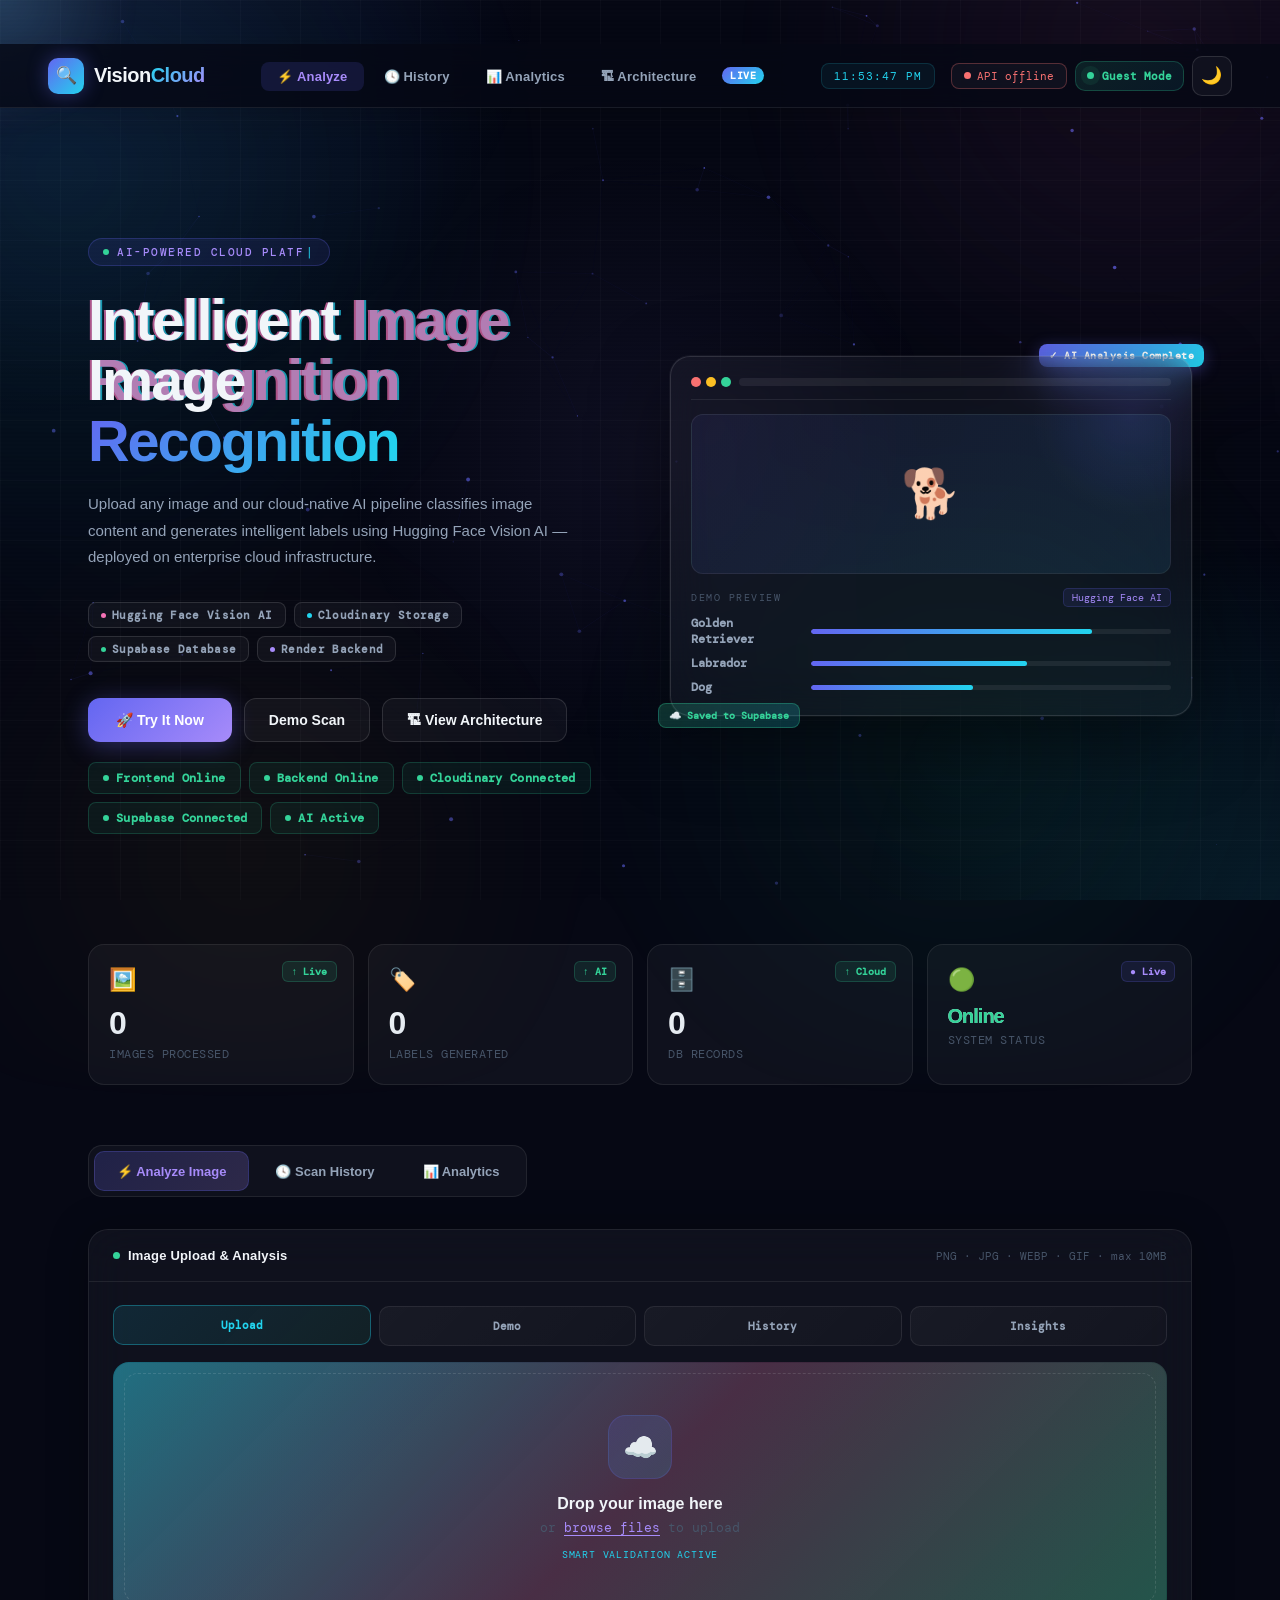
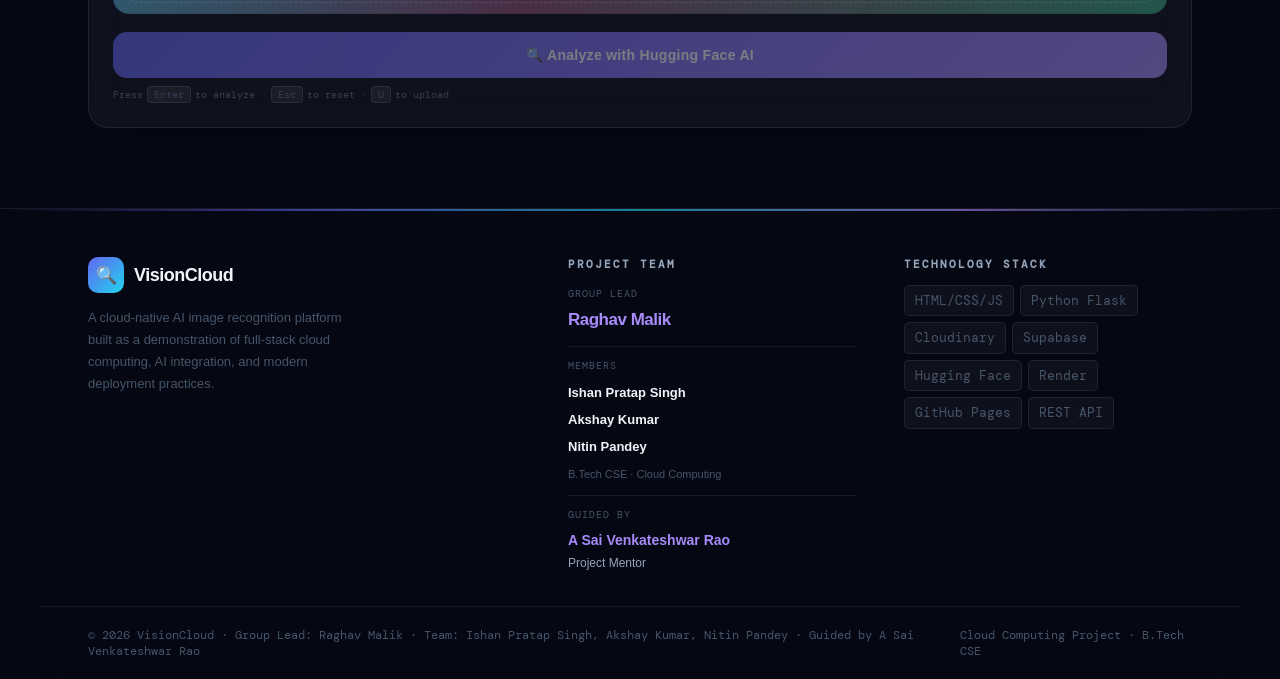
==== commit 455208a7: "Add files via upload" ====
--- a/index.html
+++ b/index.html
@@ -319,13 +319,26 @@
     </div>
     <div class="footer-col">
       <div class="footer-col-title">Project Team</div>
-      <span class="accent" style="font-size:18px;font-weight:800;letter-spacing:-0.5px;">Raghav Malik</span>
-      <span style="margin-top:4px;">B.Tech Computer Science</span>
-      <span>Cloud Computing Specialization</span>
-      <div style="margin-top:12px;padding-top:12px;border-top:1px solid var(--border);">
-        <span style="font-size:11px;color:var(--text3);font-family:'DM Mono',monospace;letter-spacing:1px;text-transform:uppercase;">Guided By</span>
-        <span class="accent" style="font-size:15px;font-weight:700;margin-top:4px;">A Sai Venkateshwar Rao</span>
-        <span>Project Mentor</span>
+
+      <div style="margin-bottom:10px;">
+        <span style="font-size:10px;color:var(--text3);font-family:'DM Mono',monospace;letter-spacing:1px;text-transform:uppercase;">Group Lead</span>
+        <span class="accent" style="font-size:17px;font-weight:800;letter-spacing:-0.5px;display:block;margin-top:2px;">Raghav Malik</span>
+      </div>
+
+      <div style="border-top:1px solid var(--border);padding-top:10px;margin-bottom:10px;">
+        <span style="font-size:10px;color:var(--text3);font-family:'DM Mono',monospace;letter-spacing:1px;text-transform:uppercase;">Members</span>
+        <div style="display:flex;flex-direction:column;gap:4px;margin-top:6px;">
+          <span style="font-size:13px;font-weight:600;color:var(--text);">Ishan Pratap Singh</span>
+          <span style="font-size:13px;font-weight:600;color:var(--text);">Akshay Kumar</span>
+          <span style="font-size:13px;font-weight:600;color:var(--text);">Nitin Pandey</span>
+        </div>
+        <span style="font-size:11px;color:var(--text3);margin-top:6px;display:block;">B.Tech CSE · Cloud Computing</span>
+      </div>
+
+      <div style="border-top:1px solid var(--border);padding-top:10px;">
+        <span style="font-size:10px;color:var(--text3);font-family:'DM Mono',monospace;letter-spacing:1px;text-transform:uppercase;">Guided By</span>
+        <span class="accent" style="font-size:14px;font-weight:700;margin-top:4px;display:block;">A Sai Venkateshwar Rao</span>
+        <span style="font-size:12px;color:var(--text2);">Project Mentor</span>
       </div>
     </div>
     <div class="footer-col">
@@ -343,7 +356,7 @@
     </div>
   </div>
   <div class="footer-bottom">
-    <span>© 2026 VisionCloud · Built by Raghav Malik · Guided by A Sai Venkateshwar Rao</span>
+    <span>© 2026 VisionCloud · Group Lead: Raghav Malik · Team: Ishan Pratap Singh, Akshay Kumar, Nitin Pandey · Guided by A Sai Venkateshwar Rao</span>
     <span>Cloud Computing Project · B.Tech CSE</span>
   </div>
 </footer>
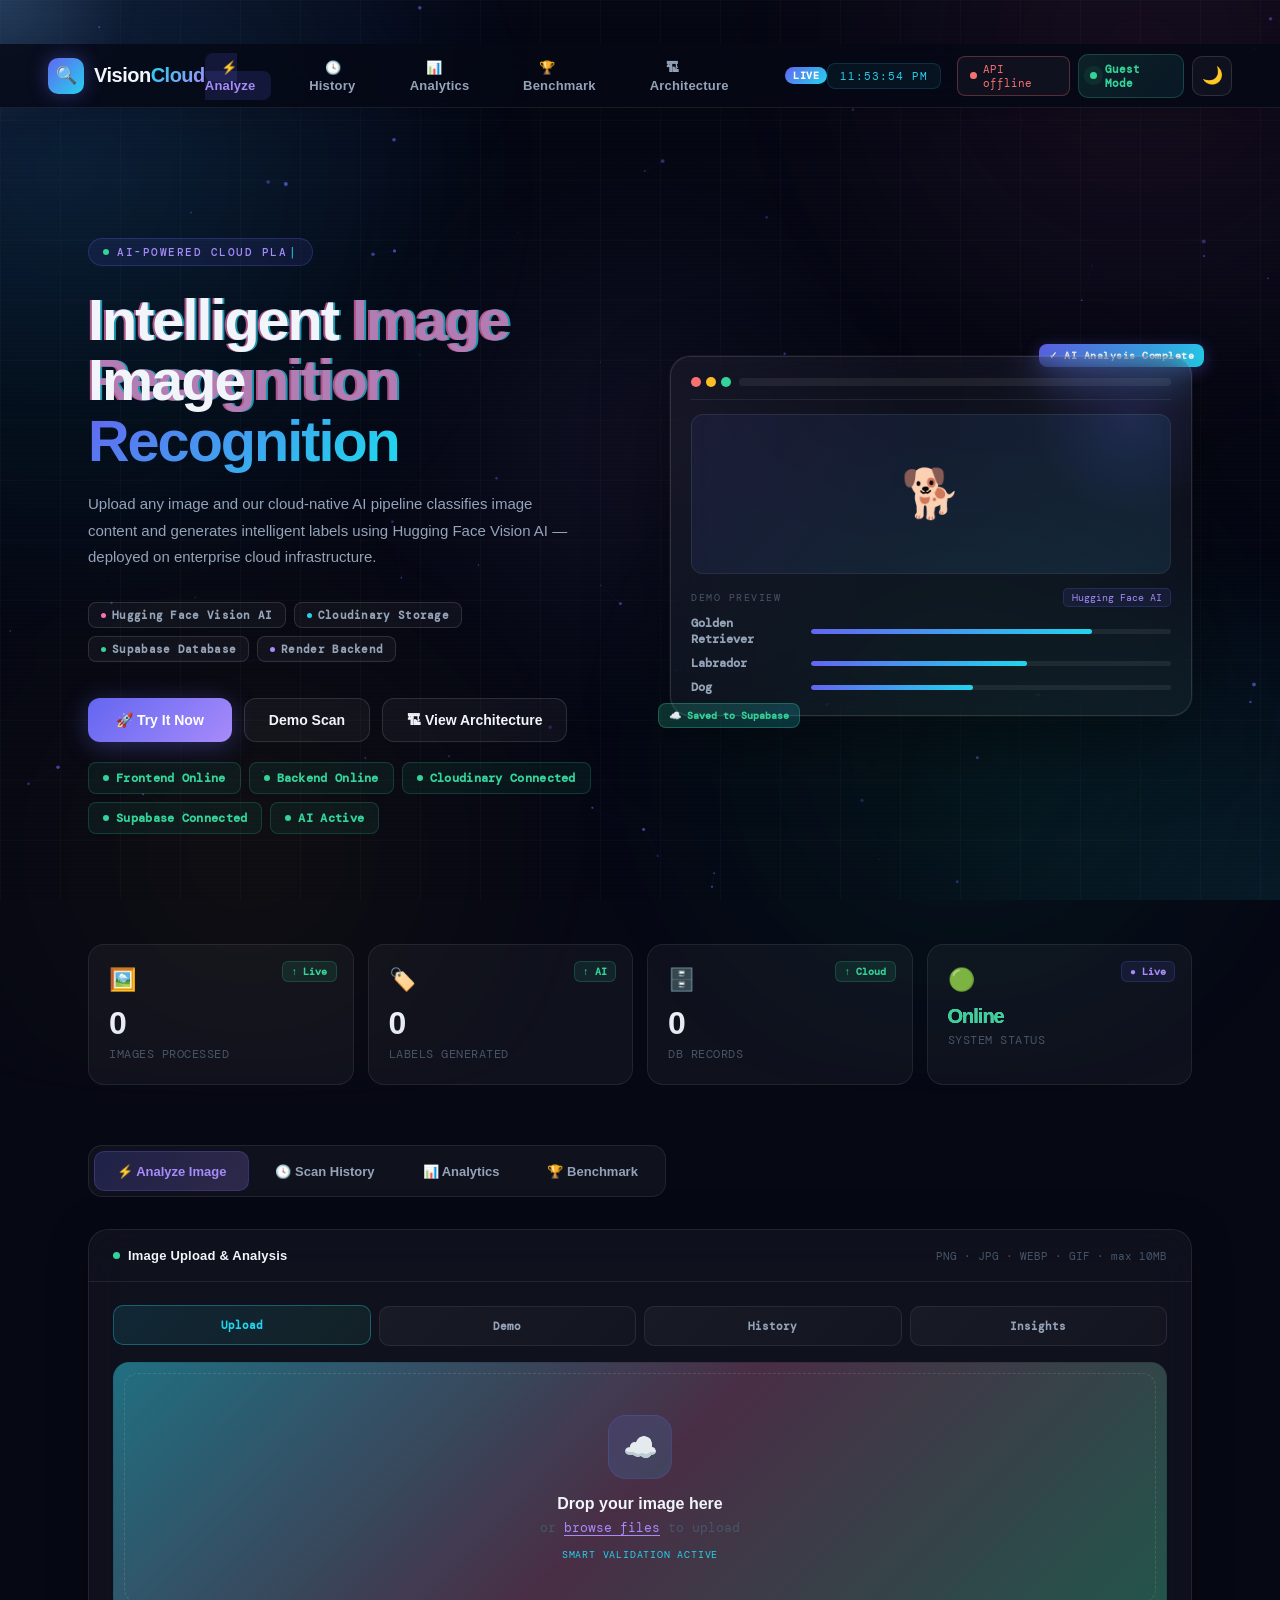
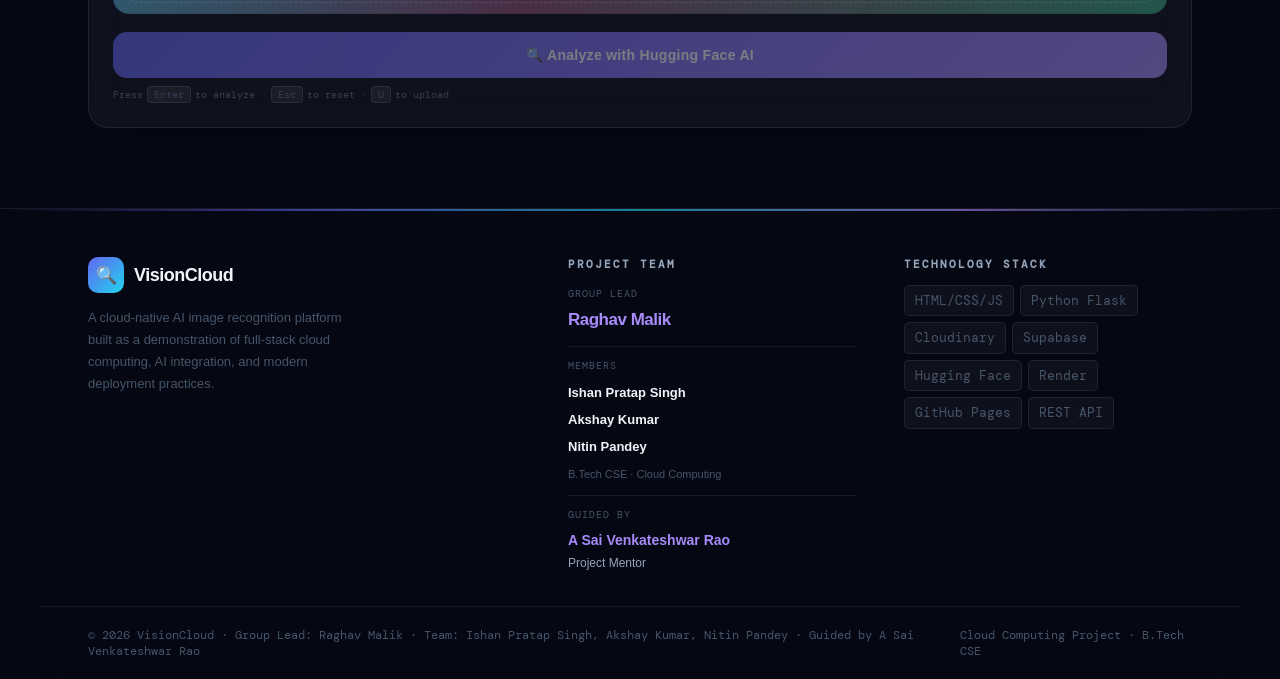
==== commit b2b97c3f: "Add Benchmark tab and functionality to index.html" ====
--- a/index.html
+++ b/index.html
@@ -33,6 +33,7 @@
     <li><a href="#" class="active" onclick="showTab('analyze',this);return false;">⚡ Analyze</a></li>
     <li><a href="#" onclick="showTab('history',this);return false;">🕓 History</a></li>
     <li><a href="#" onclick="showTab('analytics',this);return false;">📊 Analytics</a></li>
+    <li><a href="#" onclick="showTab('benchmark',this);return false;">🏆 Benchmark</a></li>
     <li><a href="architecture.html">🏗 Architecture</a></li>
     <span class="nav-badge">LIVE</span>
   </ul>
@@ -146,6 +147,7 @@
     <button class="tab active" id="tab-btn-analyze" onclick="showTab('analyze',this)">⚡ Analyze Image</button>
     <button class="tab" id="tab-btn-history" onclick="showTab('history',this)">🕓 Scan History</button>
     <button class="tab" id="tab-btn-analytics" onclick="showTab('analytics',this)">📊 Analytics</button>
+    <button class="tab" id="tab-btn-benchmark" onclick="showTab('benchmark',this)">🏆 Benchmark</button>
   </div>
 </div>
 
@@ -300,6 +302,59 @@
         </div>
       </div>
 
+    </div>
+  </div>
+
+  <!-- BENCHMARK TAB -->
+  <div id="tab-benchmark" class="tab-content">
+    <div class="card" id="benchmark-card">
+      <div class="card-header">
+        <div class="card-title"><div class="dot"></div>Multi-Model Benchmark</div>
+        <span style="font-family:'DM Mono',monospace;font-size:11px;color:var(--text3)">5 models · parallel inference</span>
+      </div>
+      <div class="card-body">
+
+        <!-- Step 1: Upload or use existing -->
+        <div id="benchmark-upload-section">
+          <div style="text-align:center;padding:20px 0 12px;">
+            <div style="font-size:14px;font-weight:700;color:var(--text);margin-bottom:6px;">Upload an image to benchmark across all 5 AI models</div>
+            <div style="font-size:12px;color:var(--text3);font-family:'DM Mono',monospace;margin-bottom:20px;">All models run simultaneously — results appear in seconds</div>
+          </div>
+
+          <div class="drop-zone" id="benchmarkDropZone" onclick="document.getElementById('benchmarkFileInput').click()">
+            <div class="drop-icon">🏆</div>
+            <div class="drop-title">Drop image to benchmark</div>
+            <div class="drop-sub">or <span>browse files</span></div>
+          </div>
+          <input type="file" id="benchmarkFileInput" accept="image/*" onchange="handleBenchmarkFile(this.files[0])"/>
+
+          <div class="benchmark-preview-wrap" id="benchmarkPreviewWrap" style="display:none;">
+            <img id="benchmark-preview-img" src="" alt="Preview" style="width:100%;max-height:220px;object-fit:cover;border-radius:12px;margin-bottom:12px;"/>
+            <button class="btn-analyze" id="benchmarkRunBtn" onclick="runBenchmark()" style="background:linear-gradient(135deg,#f472b6,#6366f1,#22d3ee);">
+              <span>🏆 Run Benchmark — 5 Models</span>
+            </button>
+            <div style="text-align:center;margin-top:8px;font-size:11px;color:var(--text3);font-family:'DM Mono',monospace;">All 5 models run in parallel · ~5-10 seconds</div>
+          </div>
+        </div>
+
+        <!-- Loading -->
+        <div id="benchmark-loading" style="display:none;text-align:center;padding:32px 0;">
+          <div class="spinner-ring" style="margin:0 auto 16px;"></div>
+          <div style="font-size:15px;font-weight:700;color:var(--text);margin-bottom:6px;">Running 5 models simultaneously...</div>
+          <div style="font-size:12px;color:var(--text3);font-family:'DM Mono',monospace;">ViT · ResNet · EfficientNet · ConvNeXt · BEiT</div>
+          <div class="benchmark-progress" id="benchmarkProgress">
+            <div class="bm-prog-item" id="bm-prog-0">⏳ ViT-Base</div>
+            <div class="bm-prog-item" id="bm-prog-1">⏳ ResNet-50</div>
+            <div class="bm-prog-item" id="bm-prog-2">⏳ EfficientNet</div>
+            <div class="bm-prog-item" id="bm-prog-3">⏳ ConvNeXt</div>
+            <div class="bm-prog-item" id="bm-prog-4">⏳ BEiT-Base</div>
+          </div>
+        </div>
+
+        <!-- Results -->
+        <div id="benchmark-results" style="display:none;"></div>
+
+      </div>
     </div>
   </div>
 
--- a/style.css
+++ b/style.css
@@ -2610,3 +2610,22 @@
   .cmd-input { font-size: 14px; padding: 16px 18px; }
   .cmd-item { padding: 10px 14px; font-size: 13px; }
 }
+
+/* ══ HISTORY DELETE BUTTON ══ */
+.history-delete-btn {
+  background: rgba(248,113,113,0.08);
+  border: 1px solid rgba(248,113,113,0.2);
+  color: #f87171;
+  font-size: 13px;
+  width: 28px; height: 28px;
+  border-radius: 7px;
+  cursor: pointer;
+  display: flex; align-items: center; justify-content: center;
+  transition: all 0.2s;
+  flex-shrink: 0;
+}
+.history-delete-btn:hover {
+  background: rgba(248,113,113,0.18);
+  border-color: rgba(248,113,113,0.4);
+  transform: scale(1.1);
+}
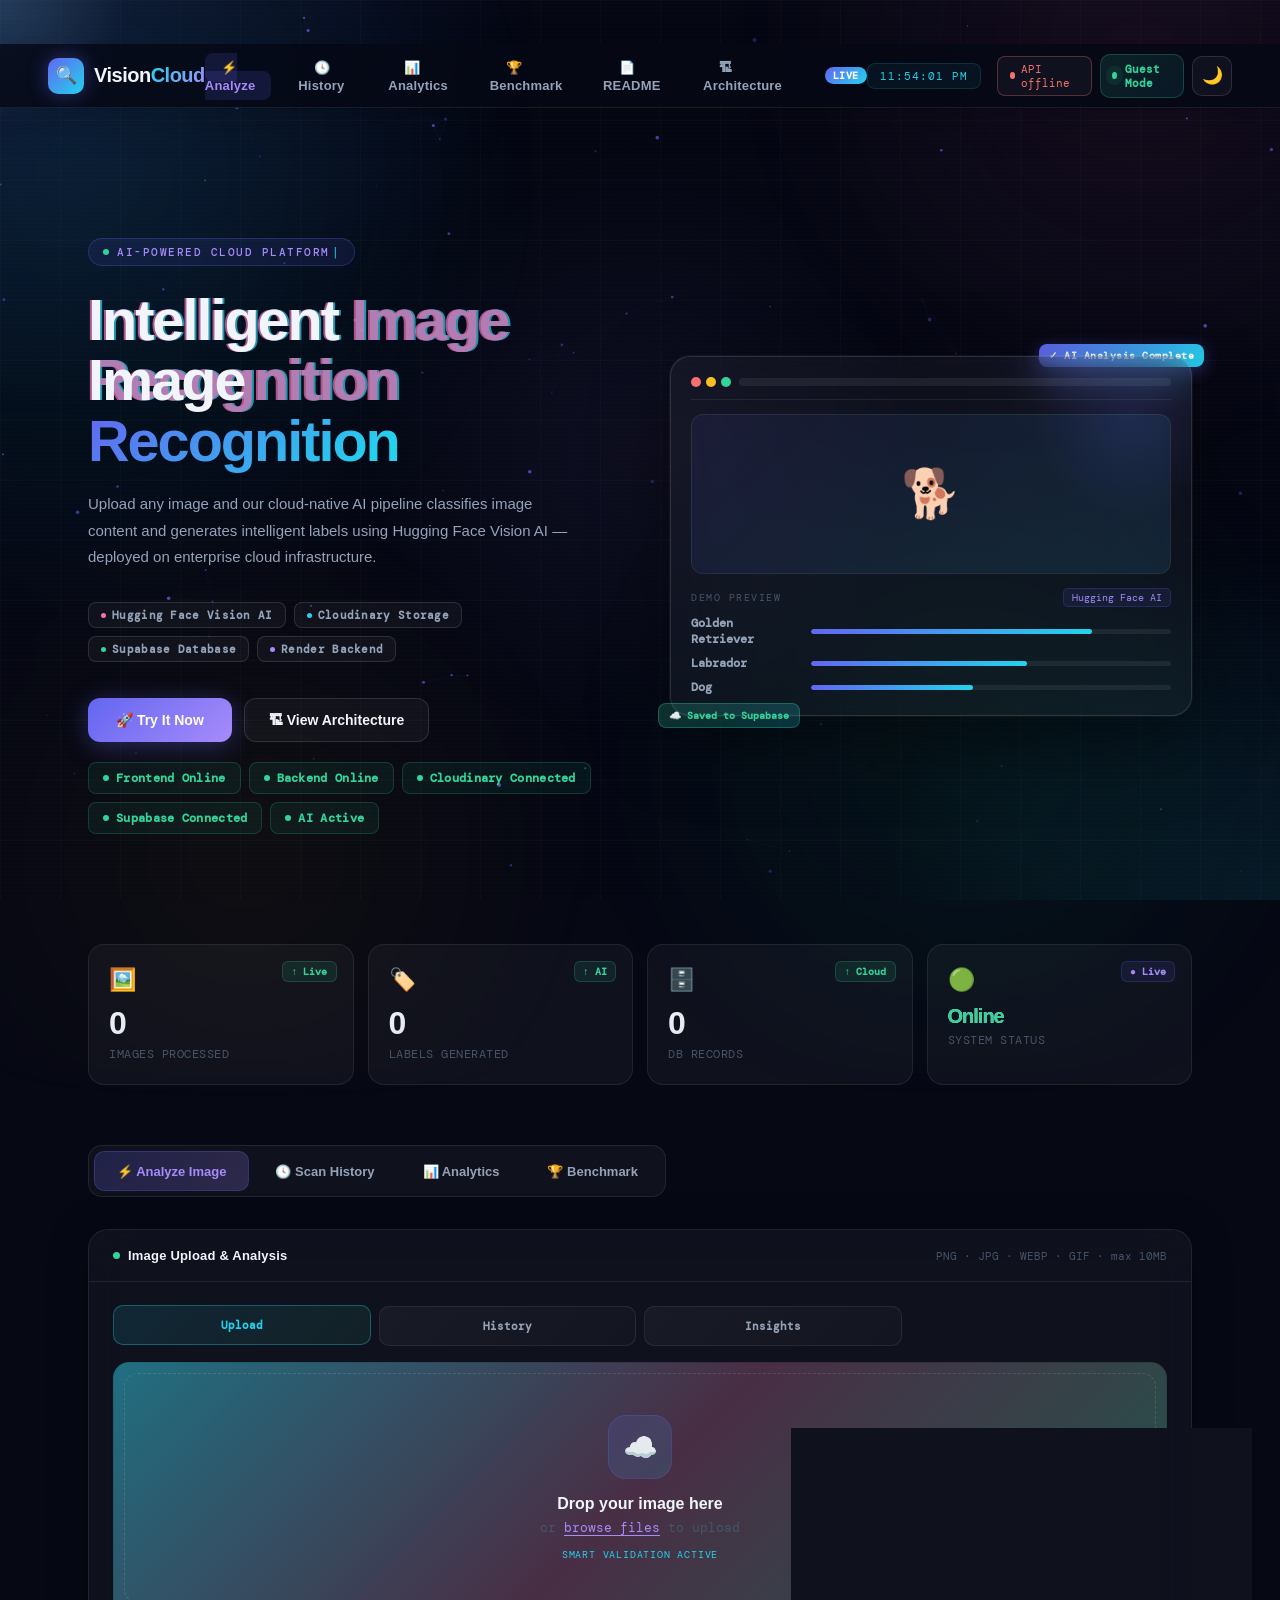
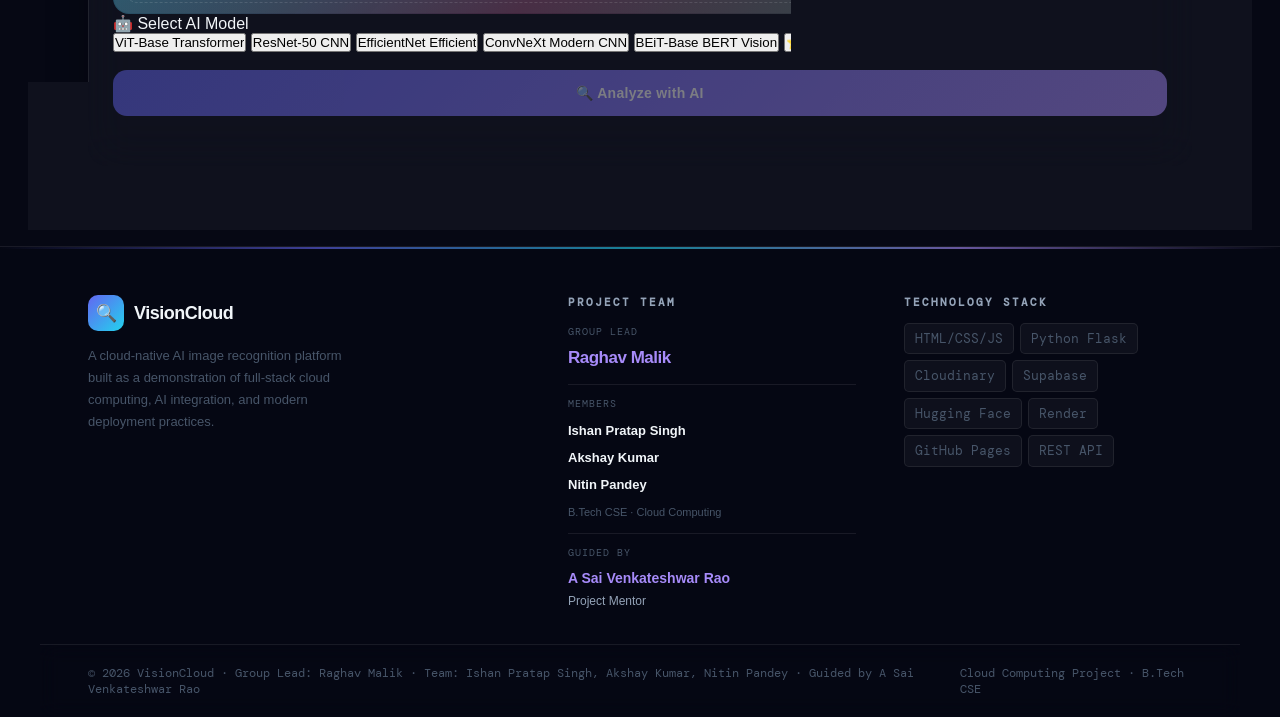
==== commit c7797470: "Add README link and AI model selector to index.html" ====
--- a/index.html
+++ b/index.html
@@ -34,6 +34,7 @@
     <li><a href="#" onclick="showTab('history',this);return false;">🕓 History</a></li>
     <li><a href="#" onclick="showTab('analytics',this);return false;">📊 Analytics</a></li>
     <li><a href="#" onclick="showTab('benchmark',this);return false;">🏆 Benchmark</a></li>
+    <li><a href="readme.html" target="_blank">📄 README</a></li>
     <li><a href="architecture.html">🏗 Architecture</a></li>
     <span class="nav-badge">LIVE</span>
   </ul>
@@ -63,7 +64,6 @@
     </div>
     <div class="hero-cta">
       <button class="btn-primary" onclick="scrollToAnalyze()"><span>🚀 Try It Now</span></button>
-      <button class="btn-secondary" onclick="runDemoScan()">Demo Scan</button>
       <button class="btn-secondary" onclick="window.location.href='architecture.html'">🏗 View Architecture</button>
     </div>
     <div class="deploy-badges">
@@ -164,7 +164,6 @@
       <div class="card-body">
         <div class="smart-actions" aria-label="Quick actions">
           <button class="smart-action active" type="button" onclick="scrollToAnalyze()">Upload</button>
-          <button class="smart-action" type="button" onclick="runDemoScan()">Demo</button>
           <button class="smart-action" type="button" onclick="showTab('history', document.getElementById('tab-btn-history'))">History</button>
           <button class="smart-action" type="button" onclick="showTab('analytics', document.getElementById('tab-btn-analytics'))">Insights</button>
         </div>
@@ -182,8 +181,39 @@
             <button class="btn-remove" onclick="resetUpload()">✕ Remove</button>
           </div>
         </div>
+        <!-- Model Selector -->
+        <div class="model-selector-wrap" id="modelSelectorWrap">
+          <div class="model-selector-label">🤖 Select AI Model</div>
+          <div class="model-pills" id="modelPills">
+            <button class="model-pill active" data-model="google/vit-base-patch16-224" onclick="selectModel(this)">
+              <span class="model-pill-name">ViT-Base</span>
+              <span class="model-pill-arch">Transformer</span>
+            </button>
+            <button class="model-pill" data-model="microsoft/resnet-50" onclick="selectModel(this)">
+              <span class="model-pill-name">ResNet-50</span>
+              <span class="model-pill-arch">CNN</span>
+            </button>
+            <button class="model-pill" data-model="google/efficientnet-b0" onclick="selectModel(this)">
+              <span class="model-pill-name">EfficientNet</span>
+              <span class="model-pill-arch">Efficient</span>
+            </button>
+            <button class="model-pill" data-model="facebook/convnext-tiny-224" onclick="selectModel(this)">
+              <span class="model-pill-name">ConvNeXt</span>
+              <span class="model-pill-arch">Modern CNN</span>
+            </button>
+            <button class="model-pill" data-model="microsoft/beit-base-patch16-224" onclick="selectModel(this)">
+              <span class="model-pill-name">BEiT-Base</span>
+              <span class="model-pill-arch">BERT Vision</span>
+            </button>
+            <button class="model-pill best-pill" data-model="best" onclick="selectModel(this)">
+              <span class="model-pill-name">⭐ Best</span>
+              <span class="model-pill-arch">All 5 Models</span>
+            </button>
+          </div>
+        </div>
+
         <button class="btn-analyze" id="analyzeBtn" onclick="analyzeImage()" disabled>
-          <span>🔍 Analyze with Hugging Face AI</span>
+          <span>🔍 Analyze with AI</span>
         </button>
         <div style="text-align:center;margin-top:8px;" class="kbd-hint">Press <kbd class="kbd">Enter</kbd> to analyze · <kbd class="kbd">Esc</kbd> to reset · <kbd class="kbd">U</kbd> to upload</div>
         <div class="error-box" id="errorBox"></div>
--- a/style.css
+++ b/style.css
@@ -2629,3 +2629,178 @@
   border-color: rgba(248,113,113,0.4);
   transform: scale(1.1);
 }
+
+/* ══════════════════════════════════════
+   BENCHMARK
+══════════════════════════════════════ */
+.benchmark-preview-wrap { margin-top: 16px; }
+
+/* Progress indicators */
+.benchmark-progress {
+  display: flex; flex-wrap: wrap;
+  gap: 8px; justify-content: center;
+  margin-top: 20px;
+}
+.bm-prog-item {
+  background: var(--surface);
+  border: 1px solid var(--border2);
+  border-radius: 8px;
+  padding: 6px 14px;
+  font-size: 11px; font-weight: 600;
+  font-family: 'DM Mono', monospace;
+  color: var(--text3);
+  transition: all 0.3s;
+}
+.bm-prog-item.running {
+  border-color: var(--warning);
+  color: var(--warning);
+  background: rgba(251,191,36,0.08);
+}
+.bm-prog-item.done {
+  border-color: var(--success);
+  color: var(--success);
+  background: rgba(52,211,153,0.08);
+}
+.bm-prog-item.error {
+  border-color: var(--danger);
+  color: var(--danger);
+  background: rgba(248,113,113,0.08);
+}
+
+/* Summary bar */
+.bm-summary {
+  display: grid;
+  grid-template-columns: repeat(3, 1fr);
+  gap: 12px;
+  margin-bottom: 20px;
+}
+.bm-summary-card {
+  background: var(--surface);
+  border: 1px solid var(--border2);
+  border-radius: 12px;
+  padding: 14px 16px;
+  text-align: center;
+}
+.bm-summary-icon { font-size: 18px; margin-bottom: 4px; }
+.bm-summary-val {
+  font-size: 14px; font-weight: 800;
+  color: var(--accent3); margin-bottom: 2px;
+  white-space: nowrap; overflow: hidden;
+  text-overflow: ellipsis;
+}
+.bm-summary-lbl {
+  font-size: 10px; color: var(--text3);
+  font-family: 'DM Mono', monospace;
+  text-transform: uppercase; letter-spacing: 0.5px;
+}
+
+/* Results table */
+.bm-table {
+  width: 100%;
+  border-collapse: collapse;
+  margin-bottom: 16px;
+}
+.bm-table th {
+  font-size: 10px; font-weight: 700;
+  color: var(--text3); text-transform: uppercase;
+  letter-spacing: 0.8px; font-family: 'DM Mono', monospace;
+  padding: 8px 12px; text-align: left;
+  border-bottom: 1px solid var(--border2);
+}
+.bm-table td {
+  padding: 12px 12px;
+  border-bottom: 1px solid rgba(255,255,255,0.04);
+  font-size: 13px; color: var(--text);
+  vertical-align: middle;
+}
+.bm-table tr:last-child td { border-bottom: none; }
+.bm-table tr { transition: background 0.15s; }
+.bm-table tr:hover td { background: rgba(255,255,255,0.02); }
+.bm-table tr.bm-best td { background: rgba(99,102,241,0.06); }
+.bm-table tr.bm-best td:first-child {
+  border-left: 3px solid var(--accent);
+}
+
+/* Model name cell */
+.bm-model-name {
+  font-weight: 700; font-size: 13px;
+  display: flex; align-items: center; gap: 8px;
+}
+.bm-model-dot {
+  width: 8px; height: 8px;
+  border-radius: 50%; flex-shrink: 0;
+}
+.bm-arch-badge {
+  font-size: 10px; font-family: 'DM Mono', monospace;
+  background: rgba(255,255,255,0.05);
+  border: 1px solid var(--border);
+  border-radius: 4px; padding: 2px 6px;
+  color: var(--text3);
+}
+
+/* Confidence bar in table */
+.bm-conf-wrap {
+  display: flex; align-items: center; gap: 8px;
+}
+.bm-conf-bar-track {
+  flex: 1; height: 6px;
+  background: rgba(255,255,255,0.05);
+  border-radius: 99px; overflow: hidden;
+  min-width: 60px;
+}
+.bm-conf-bar-fill {
+  height: 100%; border-radius: 99px;
+  width: 0%; transition: width 1s cubic-bezier(0.4,0,0.2,1);
+}
+.bm-conf-pct {
+  font-size: 12px; font-weight: 700;
+  font-family: 'DM Mono', monospace;
+  min-width: 42px; text-align: right;
+  color: var(--accent3);
+}
+
+/* Badge chips */
+.bm-badge {
+  font-size: 10px; font-weight: 700;
+  padding: 2px 7px; border-radius: 5px;
+  font-family: 'DM Mono', monospace;
+  white-space: nowrap;
+}
+.bm-badge.best {
+  background: rgba(99,102,241,0.15);
+  border: 1px solid rgba(99,102,241,0.3);
+  color: var(--accent3);
+}
+.bm-badge.fast {
+  background: rgba(52,211,153,0.1);
+  border: 1px solid rgba(52,211,153,0.25);
+  color: var(--success);
+}
+.bm-badge.error {
+  background: rgba(248,113,113,0.1);
+  border: 1px solid rgba(248,113,113,0.2);
+  color: var(--danger);
+}
+
+/* Reset btn */
+.bm-reset-btn {
+  background: var(--surface); border: 1px solid var(--border2);
+  color: var(--text2); font-size: 12px; font-weight: 600;
+  padding: 9px 18px; border-radius: 9px; cursor: pointer;
+  font-family: 'Bricolage Grotesque', sans-serif;
+  transition: all 0.2s; margin-top: 12px;
+}
+.bm-reset-btn:hover {
+  border-color: var(--accent); color: var(--accent3);
+}
+
+/* Responsive */
+@media (max-width: 768px) {
+  .bm-summary { grid-template-columns: 1fr 1fr; }
+  .bm-table th:nth-child(2),
+  .bm-table td:nth-child(2) { display: none; }
+}
+@media (max-width: 480px) {
+  .bm-summary { grid-template-columns: 1fr; }
+  .bm-conf-bar-track { display: none; }
+}
